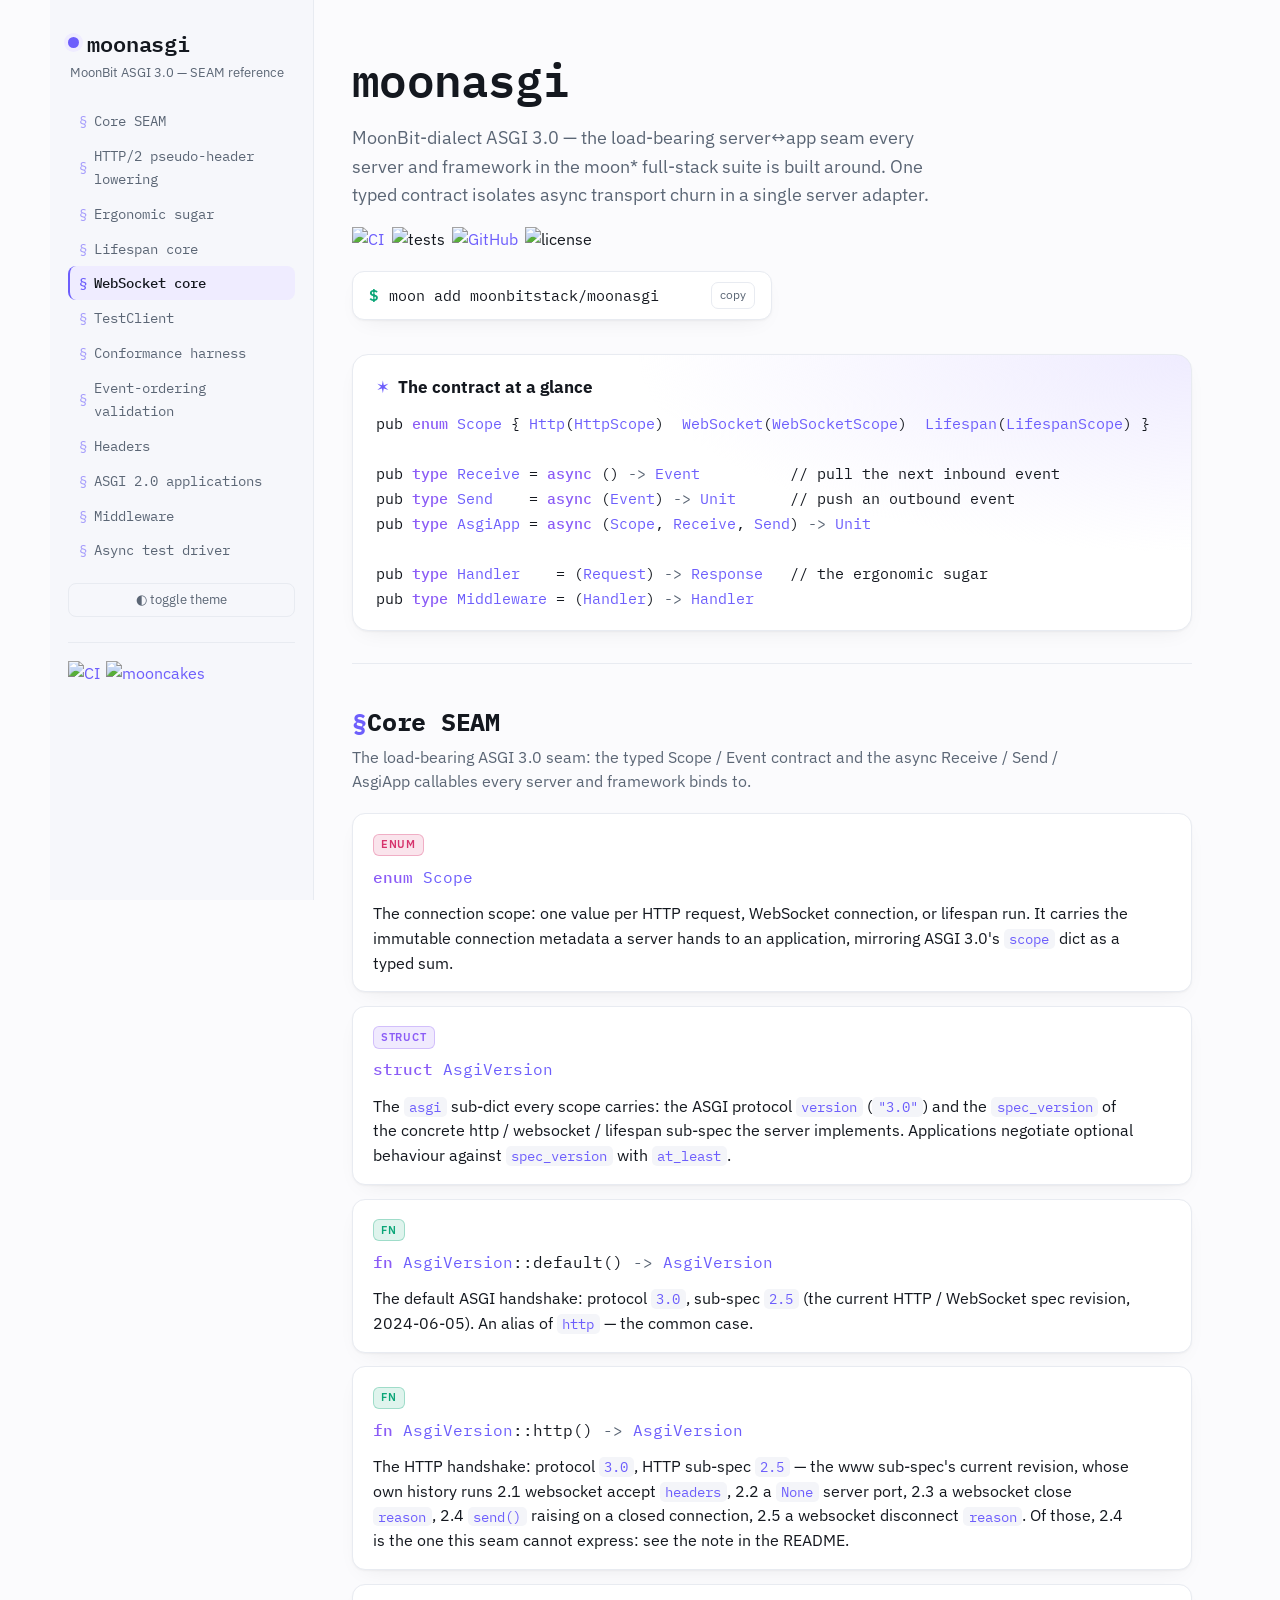
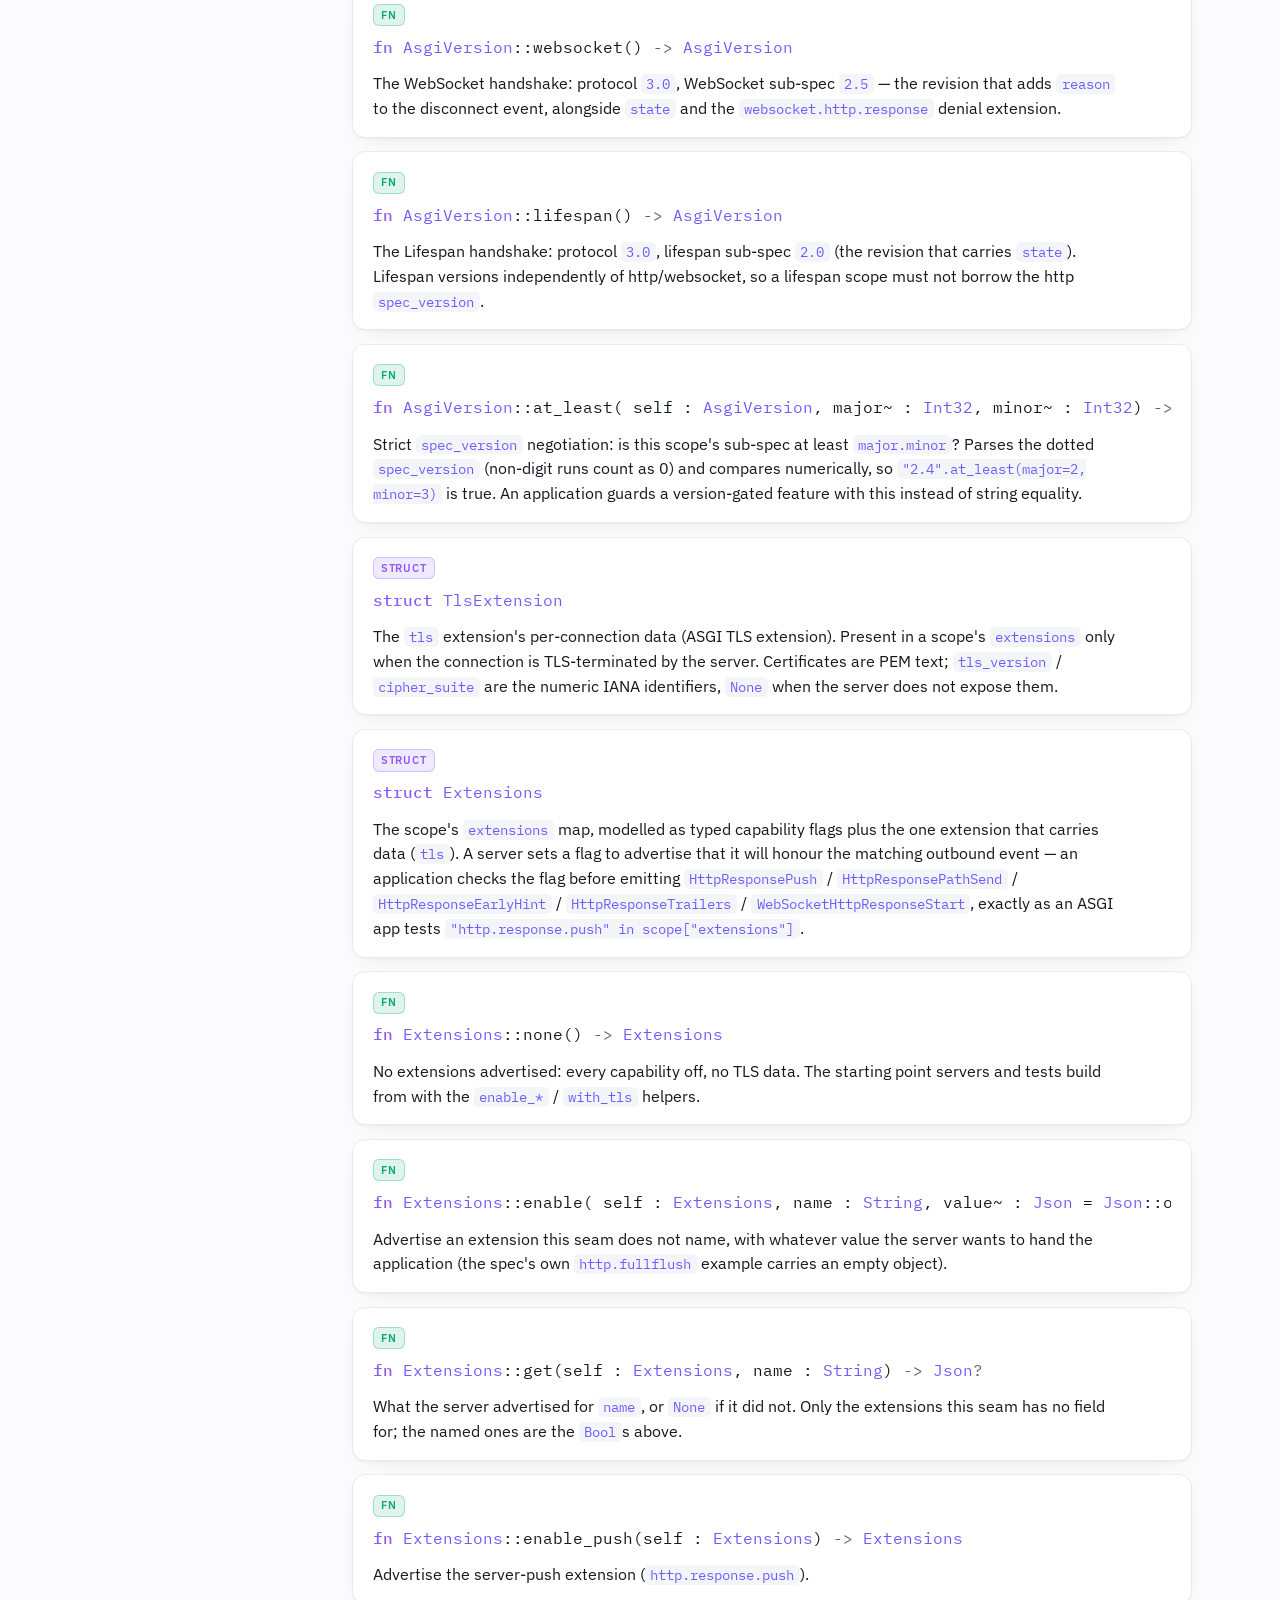
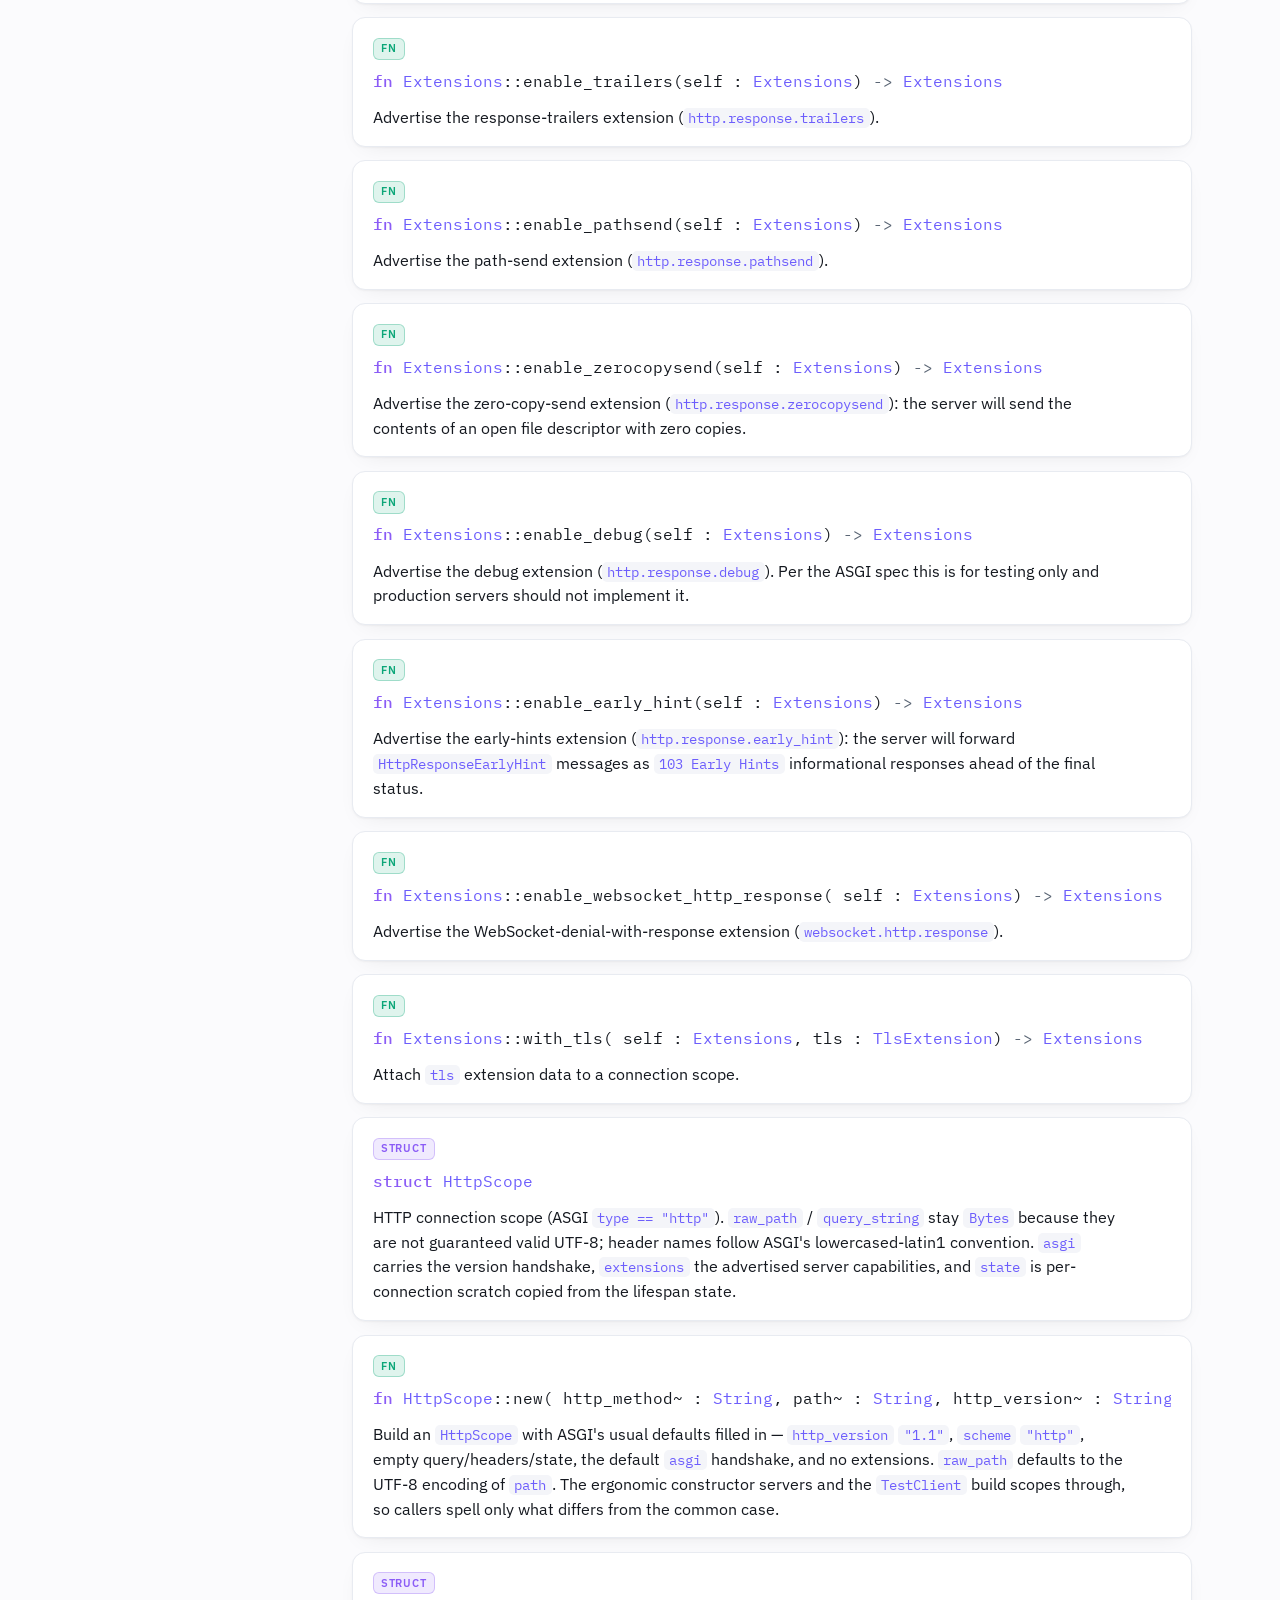
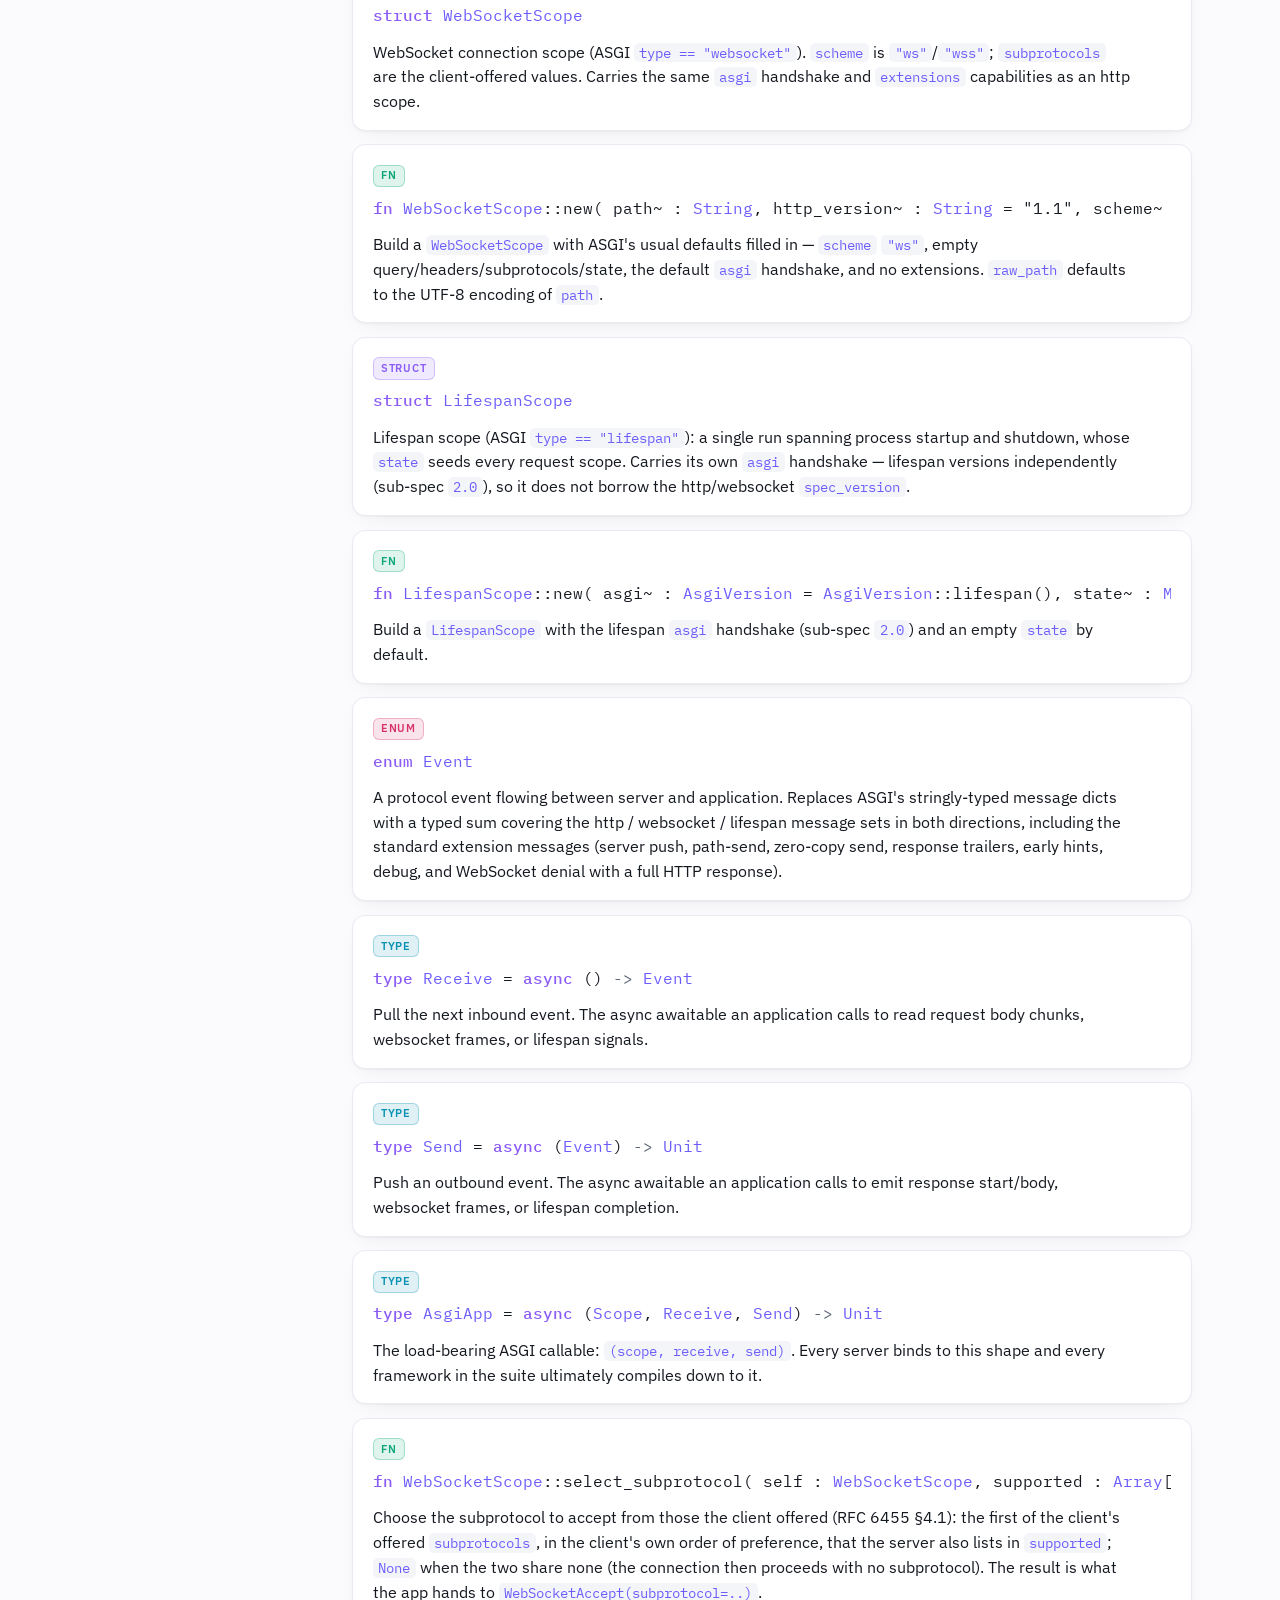
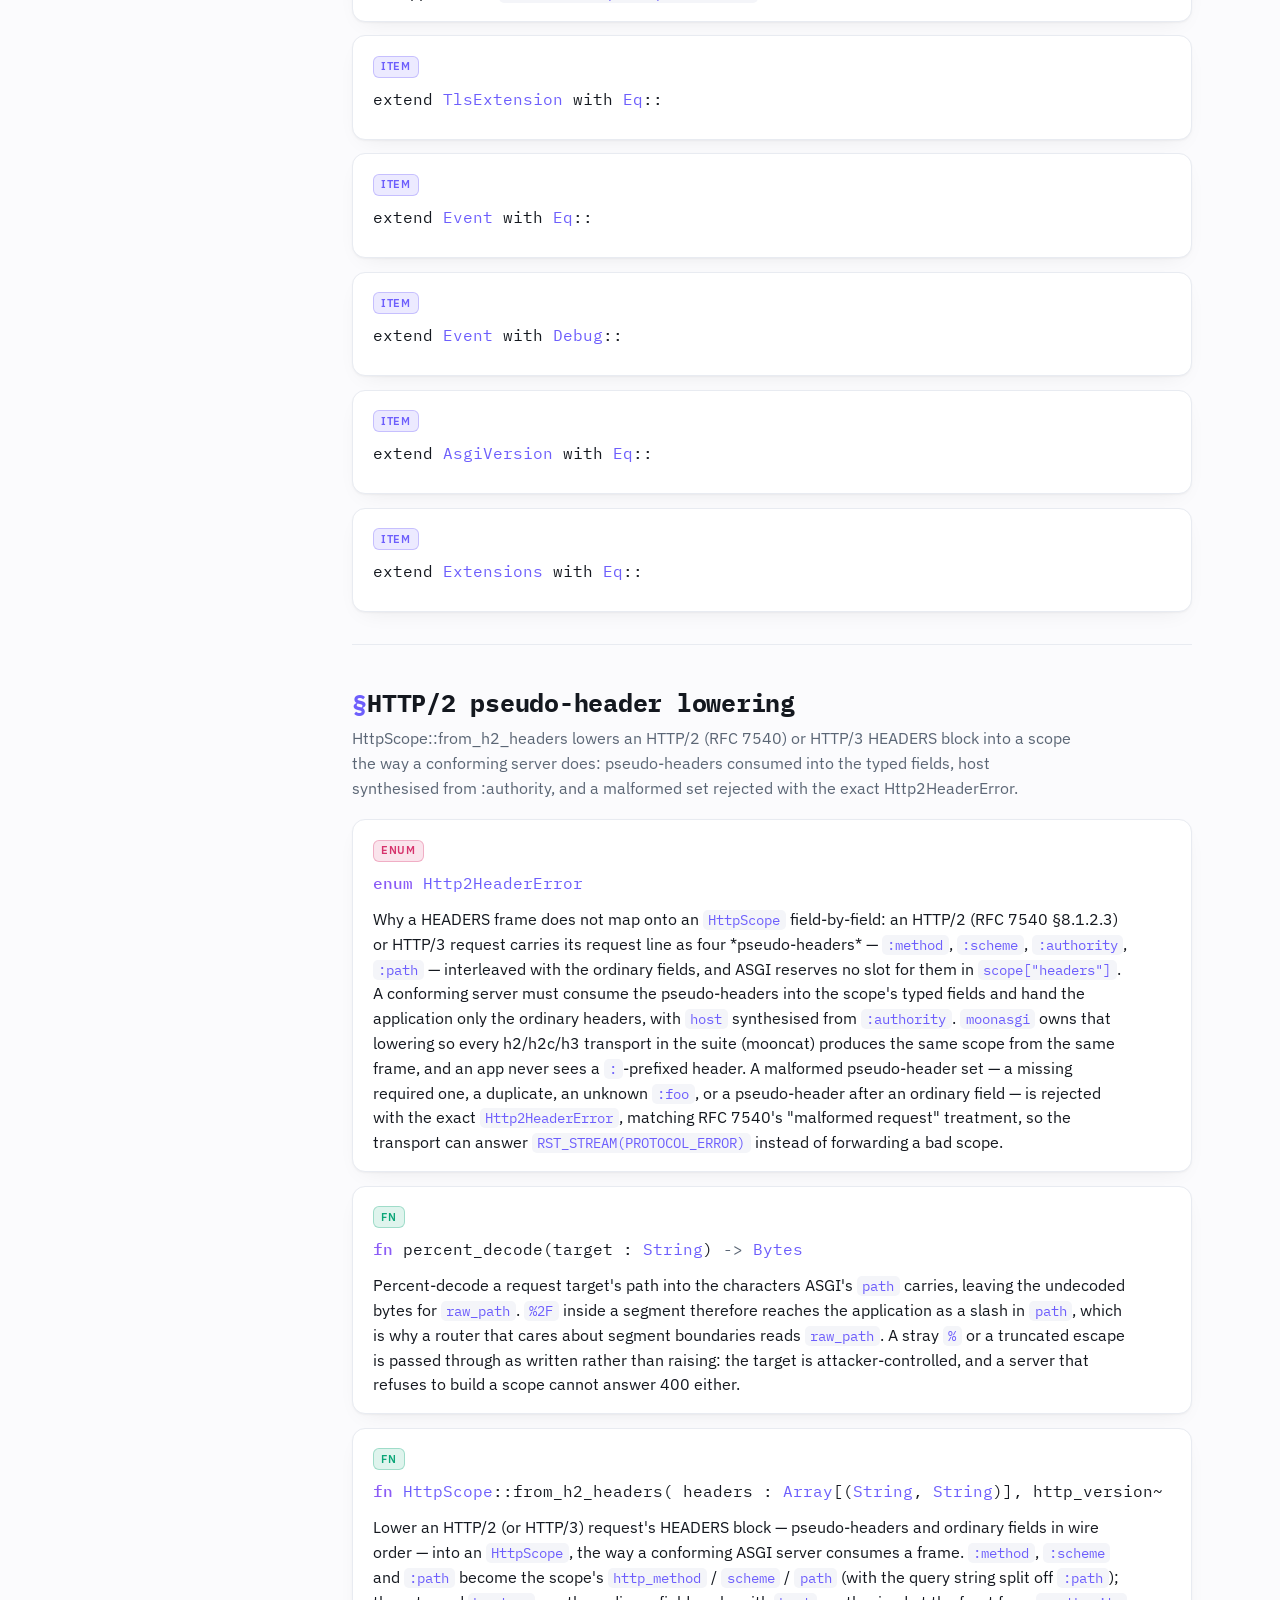
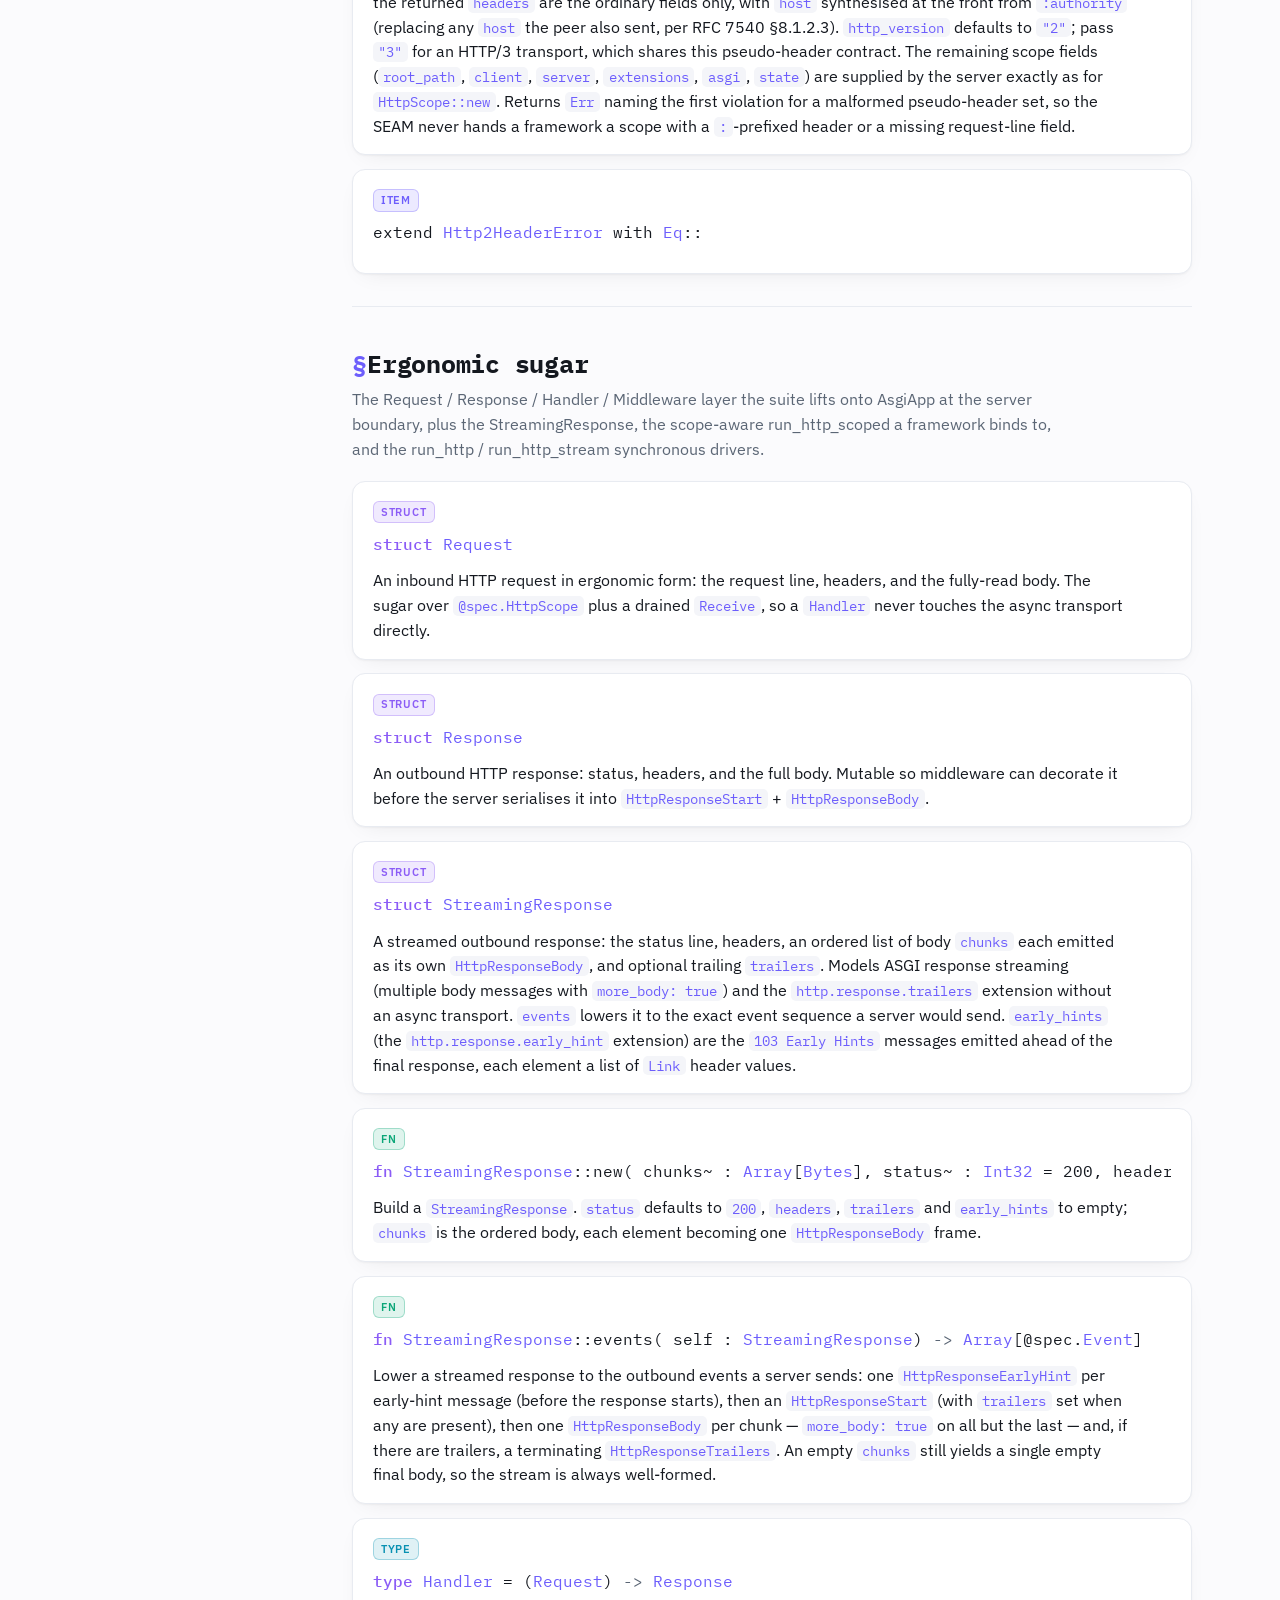
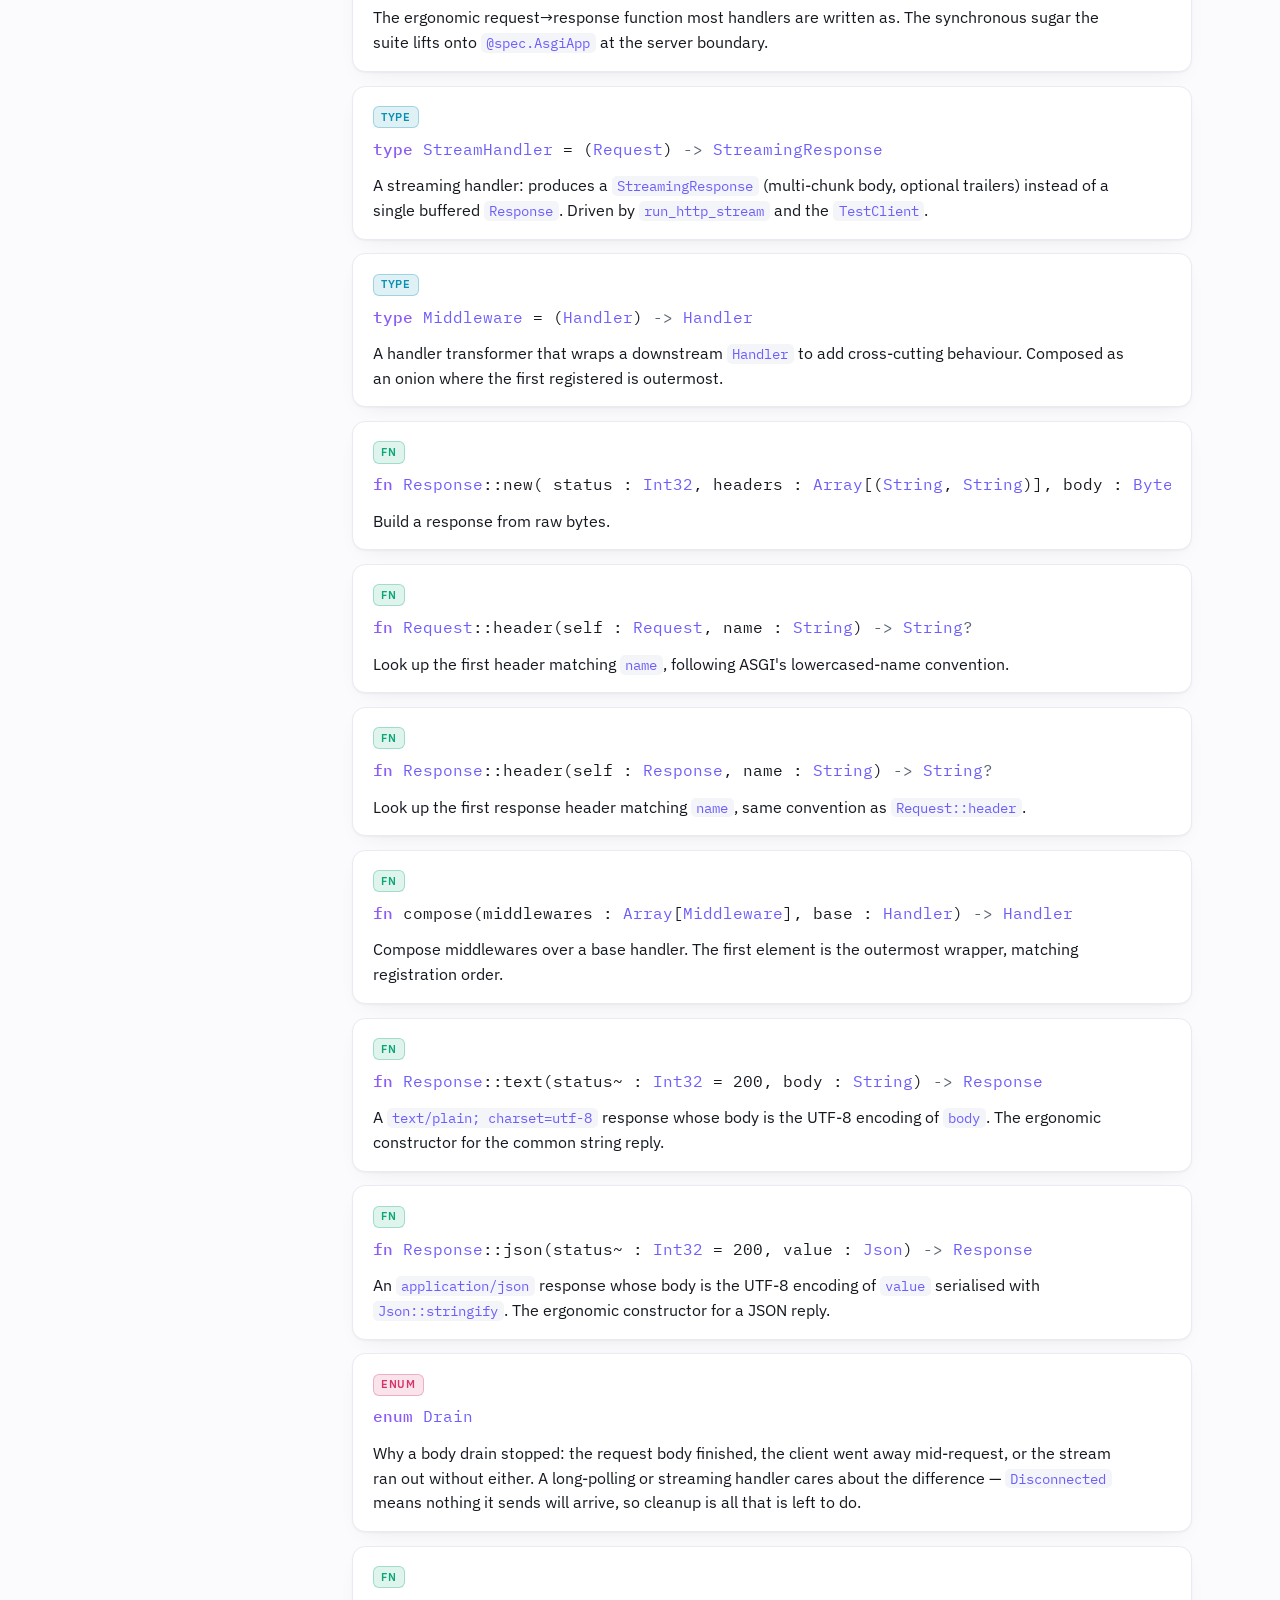
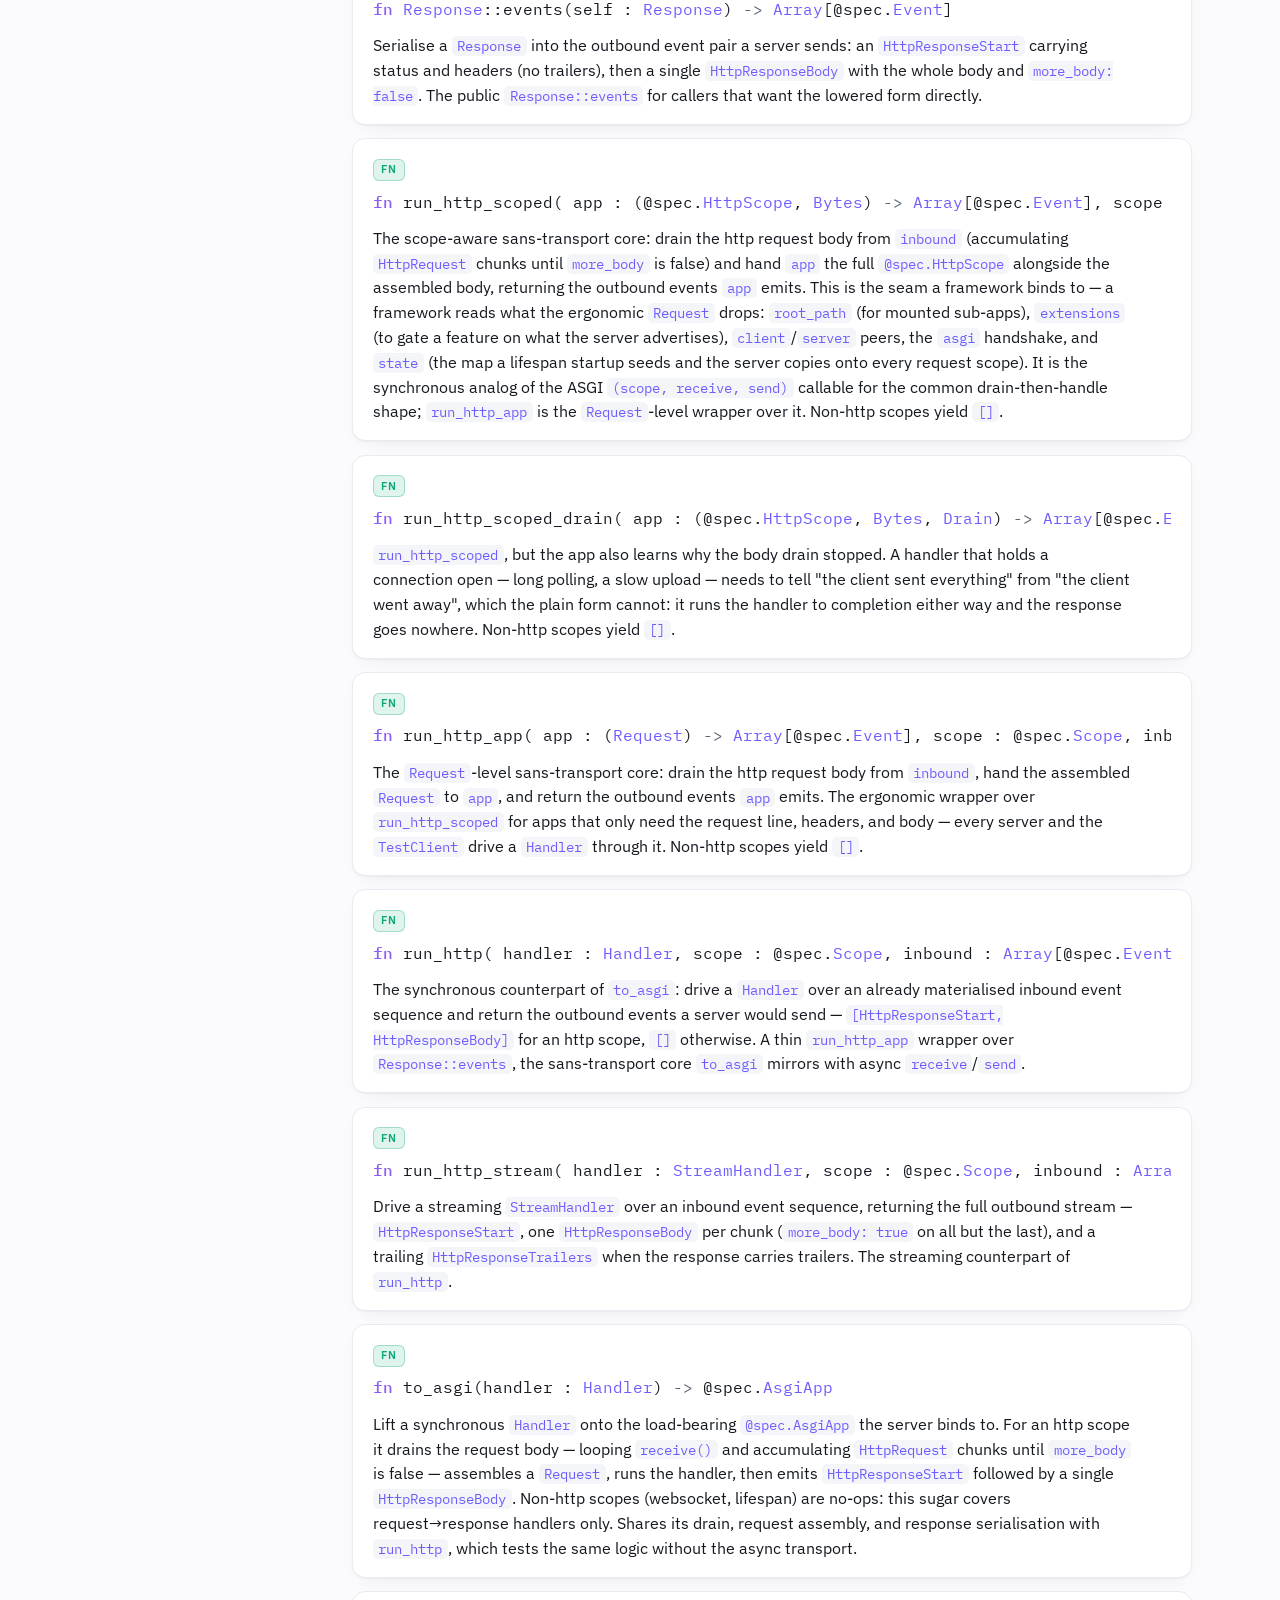
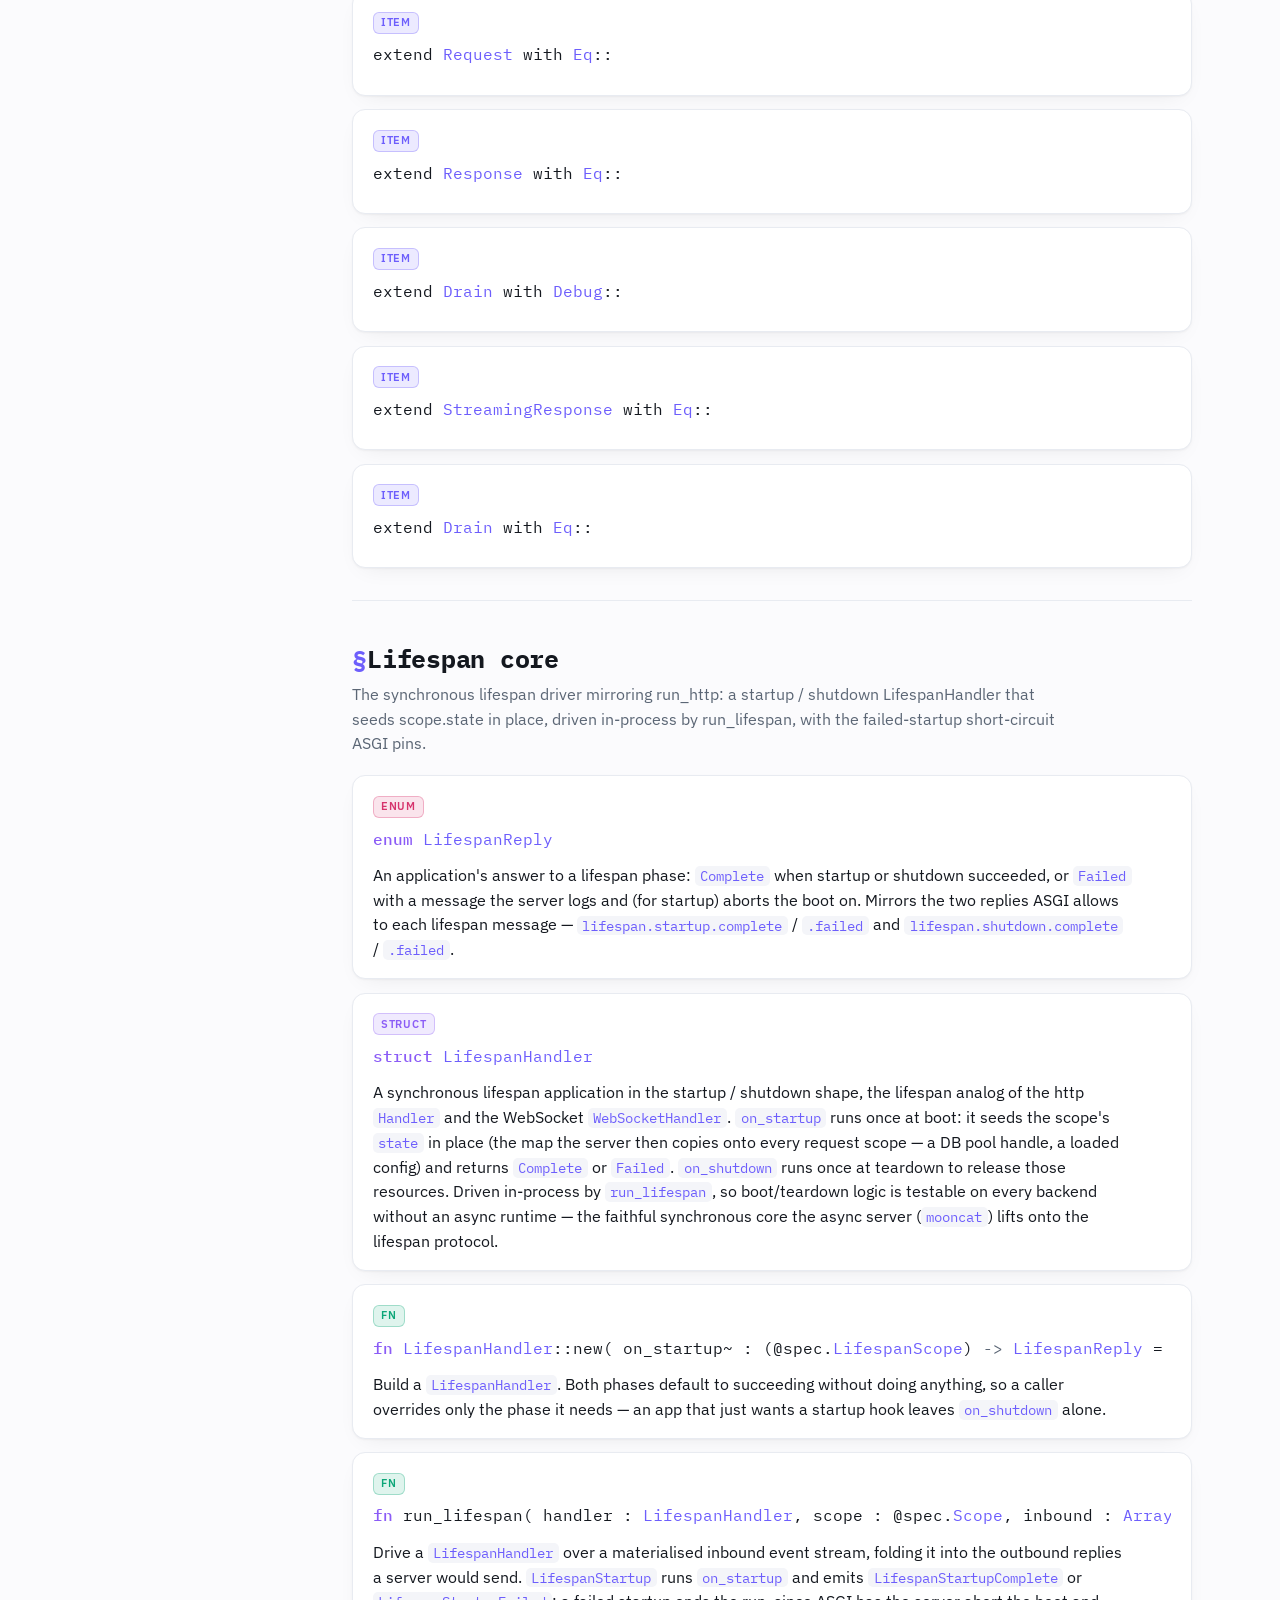
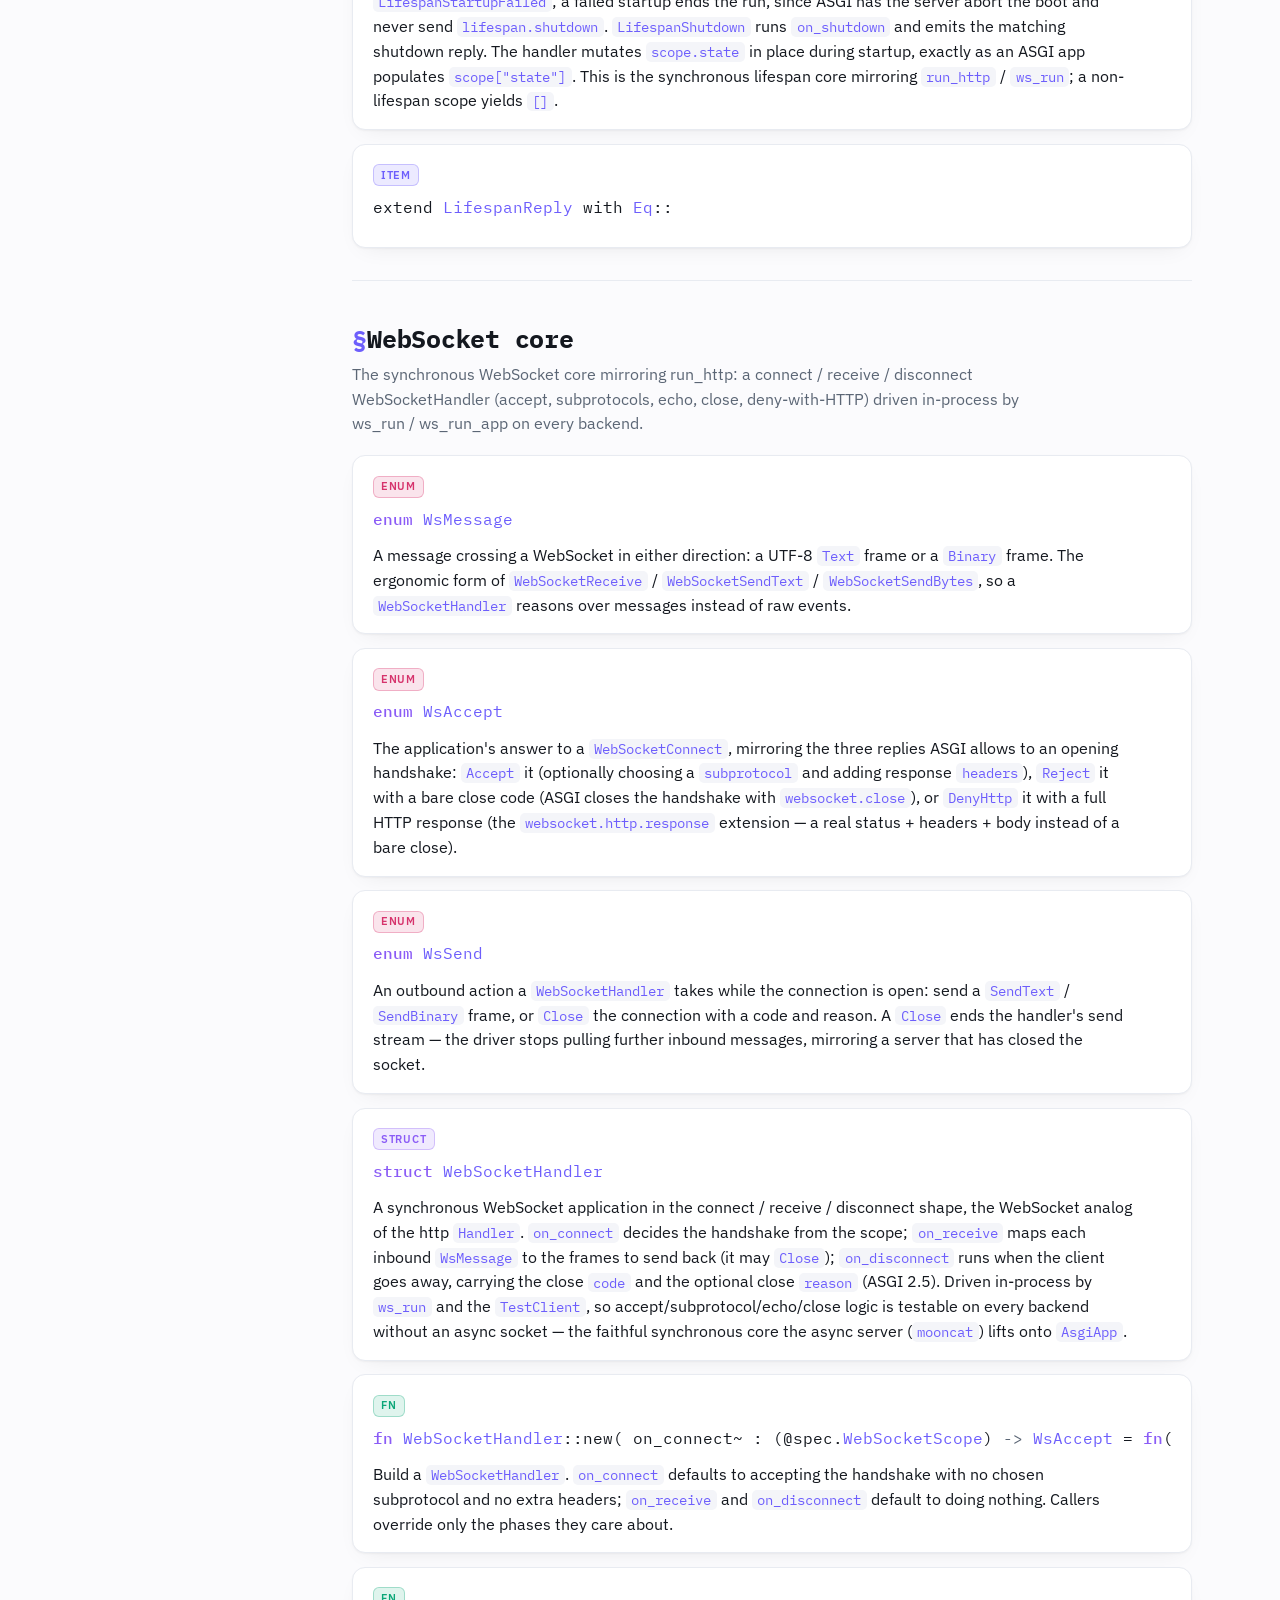
==== docs/index.html @ cf1d1ecd "feat(moonasgi): several applications behind one with a shared lifespan, synchronous WSGI application" ====
<!doctype html><html lang="en"><head><meta charset="utf-8"><meta name="viewport" content="width=device-width,initial-scale=1"><title>moonasgi — MoonBit ASGI 3.0 API</title><link rel="preconnect" href="https://fonts.googleapis.com"><link rel="preconnect" href="https://fonts.gstatic.com" crossorigin><link href="https://fonts.googleapis.com/css2?family=IBM+Plex+Mono:wght@400;500;600&family=IBM+Plex+Sans:wght@400;500;600&display=swap" rel="stylesheet"><style>
:root{
  --bg:#fbfbfd; --panel:#ffffff; --panel-2:#f6f7fb; --ink:#14181f;
  --muted:#5b6675; --line:#e8ebf1; --accent:#6d5efc; --accent-soft:#efecff; --out:#0ca678;
  --code-bg:#f4f5f9; --shadow:0 1px 2px rgba(20,24,31,.04),0 8px 24px -12px rgba(20,24,31,.10);
}
@media (prefers-color-scheme:dark){:root{
  --bg:#0b0e14; --panel:#131722; --panel-2:#0f131c; --ink:#e9edf6; --muted:#96a1b5;
  --line:#212736; --accent:#9d8bff; --accent-soft:#1c1b3a; --out:#2dd4a7;
  --code-bg:#161b26; --shadow:0 1px 2px rgba(0,0,0,.3),0 12px 30px -14px rgba(0,0,0,.5);
}}
:root[data-theme=light]{--bg:#fbfbfd;--panel:#fff;--panel-2:#f6f7fb;--ink:#14181f;--muted:#5b6675;--line:#e8ebf1;--accent:#6d5efc;--accent-soft:#efecff;--out:#0ca678;--code-bg:#f4f5f9;--shadow:0 1px 2px rgba(20,24,31,.04),0 8px 24px -12px rgba(20,24,31,.10)}
:root[data-theme=dark]{--bg:#0b0e14;--panel:#131722;--panel-2:#0f131c;--ink:#e9edf6;--muted:#96a1b5;--line:#212736;--accent:#9d8bff;--accent-soft:#1c1b3a;--out:#2dd4a7;--code-bg:#161b26;--shadow:0 1px 2px rgba(0,0,0,.3),0 12px 30px -14px rgba(0,0,0,.5)}
*{box-sizing:border-box}
html{scroll-behavior:smooth}
@media (prefers-reduced-motion:reduce){html{scroll-behavior:auto}*{animation:none!important;transition:none!important}}
body{margin:0;background:var(--bg);color:var(--ink);
  font-family:"IBM Plex Sans",system-ui,-apple-system,Segoe UI,Roboto,sans-serif;
  font-size:15.5px;line-height:1.6;-webkit-font-smoothing:antialiased}
code,pre,.mono{font-family:"IBM Plex Mono",ui-monospace,SFMono-Regular,Menlo,Consolas,monospace}
a{color:var(--accent);text-decoration:none}
a:hover{text-decoration:underline}
.layout{display:grid;grid-template-columns:264px minmax(0,1fr);max-width:1180px;margin:0 auto}
.sidebar{position:sticky;top:0;align-self:start;height:100vh;overflow-y:auto;
  border-right:1px solid var(--line);padding:1.6rem 1.1rem 2rem;background:var(--panel-2)}
.brand{display:flex;align-items:center;gap:.55rem;font-family:"IBM Plex Mono";font-weight:600;
  font-size:1.35rem;letter-spacing:-.01em;color:var(--ink);margin-bottom:.15rem}
.brand .dot{width:11px;height:11px;border-radius:50%;background:var(--accent);box-shadow:0 0 0 4px var(--accent-soft)}
.brand-sub{color:var(--muted);font-size:.8rem;margin:0 0 1.3rem;padding-left:.15rem}
.side-nav{display:flex;flex-direction:column;gap:.1rem}
.side-nav a{color:var(--muted);font-size:.9rem;padding:.32rem .6rem;border-radius:8px;
  font-family:"IBM Plex Mono";display:flex;align-items:center;gap:.4rem;border-left:2px solid transparent}
.side-nav a .at{color:var(--accent);opacity:.6}
.side-nav a:hover{background:var(--accent-soft);color:var(--ink);text-decoration:none}
.side-nav a.active{color:var(--ink);background:var(--accent-soft);border-left-color:var(--accent);font-weight:500}
.side-nav a.active .at{opacity:1}
.side-foot{margin-top:1.6rem;padding-top:1.1rem;border-top:1px solid var(--line);display:flex;flex-wrap:wrap;gap:.4rem}
.side-foot img{height:20px;display:block}
.theme-btn{margin-top:1rem;background:none;border:1px solid var(--line);color:var(--muted);
  border-radius:8px;padding:.35rem .6rem;font:inherit;font-size:.82rem;cursor:pointer;width:100%}
.theme-btn:hover{border-color:var(--accent);color:var(--ink)}
main{padding:2.6rem 2.4rem 5rem;min-width:0}
.hero h1{font-family:"IBM Plex Mono";font-weight:600;font-size:2.9rem;letter-spacing:-.02em;margin:0}
.hero .tag{color:var(--muted);font-size:1.12rem;max-width:62ch;margin:.5rem 0 1.1rem;text-wrap:balance}
.badges{display:flex;flex-wrap:wrap;gap:.45rem;margin:0 0 1.4rem}
.badges img{height:21px;display:block}
.install{display:flex;align-items:center;gap:.6rem;background:var(--panel);border:1px solid var(--line);
  border-radius:12px;padding:.65rem 1rem;box-shadow:var(--shadow);max-width:420px}
.install .prompt{color:var(--out);user-select:none;font-weight:600}
.install code{flex:1;font-size:.95rem}
.copy{background:none;border:1px solid var(--line);border-radius:7px;color:var(--muted);
  cursor:pointer;font:inherit;font-size:.72rem;padding:.2rem .5rem}
.copy:hover{border-color:var(--accent);color:var(--accent)}
.copy.ok{color:var(--out);border-color:var(--out)}
.contract{margin:2.1rem 0 .5rem;background:
   radial-gradient(120% 130% at 100% 0%, var(--accent-soft) 0%, transparent 55%), var(--panel);
  border:1px solid var(--line);border-radius:16px;padding:1.2rem 1.4rem;box-shadow:var(--shadow)}
.contract h2{margin:0 0 .6rem;font-size:1.06rem;display:flex;align-items:center;gap:.5rem}
.contract h2 .spark{color:var(--accent)}
.contract pre{margin:0;overflow-x:auto;font-size:.92rem;line-height:1.7}
.contract .k{color:#8b5cf6;font-weight:500}.contract .ty{color:var(--accent)}.contract .op{color:var(--muted)}
section.pkg{scroll-margin-top:1.2rem;padding-top:2.4rem;margin-top:2rem;border-top:1px solid var(--line)}
section.pkg > h2{font-family:"IBM Plex Mono";font-size:1.55rem;margin:0 0 .15rem;letter-spacing:-.01em}
section.pkg > h2 .at{color:var(--accent)}
.pdesc{color:var(--muted);margin:.15rem 0 1.2rem;max-width:72ch}
.item{background:var(--panel);border:1px solid var(--line);border-radius:13px;
  padding:1rem 1.2rem;margin:.85rem 0;box-shadow:var(--shadow);transition:border-color .15s,transform .15s}
.item:hover{border-color:color-mix(in oklab,var(--accent) 40%,var(--line))}
.kind{display:inline-block;font-size:.66rem;font-weight:600;text-transform:uppercase;letter-spacing:.08em;
  border-radius:6px;padding:.1rem .45rem;margin-bottom:.55rem;
  color:var(--accent);background:var(--accent-soft);border:1px solid color-mix(in oklab,var(--accent) 26%,transparent)}
.item[data-k=struct] .kind{--c:#8b5cf6}.item[data-k=fn] .kind{--c:#0ca678}.item[data-k=let] .kind{--c:#2563eb}
.item[data-k=enum] .kind{--c:#d6336c}.item[data-k=type] .kind{--c:#0891b2}
.item .kind{color:var(--c,var(--accent));background:color-mix(in oklab,var(--c,var(--accent)) 13%,transparent);
  border-color:color-mix(in oklab,var(--c,var(--accent)) 30%,transparent)}
.sig{font-size:.98rem;margin:0 0 .55rem;overflow-x:auto;white-space:pre;color:var(--ink);padding-bottom:.15rem}
.sig .k{color:#8b5cf6;font-weight:500}.sig .ty{color:var(--accent)}.sig .op{color:var(--muted)}
@media (prefers-color-scheme:dark){.sig .k,.contract .k{color:#b794ff}}
.doc{margin:0;color:var(--ink);max-width:76ch}
.doc code{background:var(--code-bg);padding:.06rem .35rem;border-radius:5px;font-size:.9em;color:var(--accent)}
footer{margin-top:3rem;padding-top:1.3rem;border-top:1px solid var(--line);color:var(--muted);font-size:.9rem}
@media (max-width:820px){
  .layout{grid-template-columns:1fr}
  .sidebar{position:static;height:auto;border-right:none;border-bottom:1px solid var(--line)}
  .side-nav{flex-flow:row wrap}.side-nav a{border-left:none}.side-nav a.active{border-left:none}
  main{padding:1.8rem 1.2rem 4rem}.hero h1{font-size:2.2rem}
}
</style></head><body>
<div class="layout">
<aside class="sidebar"><div class="brand"><span class="dot"></span>moonasgi</div><p class="brand-sub">MoonBit ASGI 3.0 — SEAM reference</p><nav class="side-nav">
<a href="#core"><span class="at">§</span>Core SEAM</a>
<a href="#http2"><span class="at">§</span>HTTP/2 pseudo-header lowering</a>
<a href="#sugar"><span class="at">§</span>Ergonomic sugar</a>
<a href="#lifespan"><span class="at">§</span>Lifespan core</a>
<a href="#websocket"><span class="at">§</span>WebSocket core</a>
<a href="#client"><span class="at">§</span>TestClient</a>
<a href="#conformance"><span class="at">§</span>Conformance harness</a>
<a href="#validate"><span class="at">§</span>Event-ordering validation</a>
<a href="#headers"><span class="at">§</span>Headers</a>
<a href="#legacy"><span class="at">§</span>ASGI 2.0 applications</a>
<a href="#middleware"><span class="at">§</span>Middleware</a>
<a href="#testing"><span class="at">§</span>Async test driver</a>
</nav><button class="theme-btn" id="theme">◐ toggle theme</button><div class="side-foot"><a href="https://github.com/moonbitstack/moonasgi/actions"><img alt="CI" src="https://img.shields.io/github/actions/workflow/status/moonbitstack/moonasgi/ci.yml?branch=master&label=CI&logo=github"></a><a href="https://mooncakes.io/docs/moonbitstack/moonasgi"><img alt="mooncakes" src="https://img.shields.io/badge/mooncakes-Lfan--ke%2Fmoonasgi-1f6feb"></a></div></aside>
<main><header class="hero"><h1>moonasgi</h1><p class="tag">MoonBit-dialect ASGI 3.0 — the load-bearing server&#8596;app seam every server and framework in the moon* full-stack suite is built around. One typed contract isolates async transport churn in a single server adapter.</p><div class="badges"><a href="https://github.com/moonbitstack/moonasgi/actions"><img alt="CI" src="https://img.shields.io/github/actions/workflow/status/moonbitstack/moonasgi/ci.yml?branch=master&label=CI&logo=github"></a><img alt="tests" src="https://img.shields.io/badge/tests-40%20passing%20%C3%974%20backends-0ca678"><a href="https://github.com/moonbitstack/moonasgi"><img alt="GitHub" src="https://img.shields.io/badge/GitHub-source-24292f?logo=github"></a><img alt="license" src="https://img.shields.io/badge/license-Apache--2.0-6d5efc"></div><div class="install"><span class="prompt">$</span><code>moon add moonbitstack/moonasgi</code><button class="copy" data-copy="moon add moonbitstack/moonasgi">copy</button></div><div class="contract"><h2><span class="spark">&#10038;</span> The contract at a glance</h2><pre>pub <span class="k">enum</span> <span class="ty">Scope</span> { <span class="ty">Http</span>(<span class="ty">HttpScope</span>)  <span class="ty">WebSocket</span>(<span class="ty">WebSocketScope</span>)  <span class="ty">Lifespan</span>(<span class="ty">LifespanScope</span>) }

pub <span class="k">type</span> <span class="ty">Receive</span> = <span class="k">async</span> () <span class="op">-&gt;</span> <span class="ty">Event</span>          // pull the next inbound event
pub <span class="k">type</span> <span class="ty">Send</span>    = <span class="k">async</span> (<span class="ty">Event</span>) <span class="op">-&gt;</span> <span class="ty">Unit</span>      // push an outbound event
pub <span class="k">type</span> <span class="ty">AsgiApp</span> = <span class="k">async</span> (<span class="ty">Scope</span>, <span class="ty">Receive</span>, <span class="ty">Send</span>) <span class="op">-&gt;</span> <span class="ty">Unit</span>

pub <span class="k">type</span> <span class="ty">Handler</span>    = (<span class="ty">Request</span>) <span class="op">-&gt;</span> <span class="ty">Response</span>   // the ergonomic sugar
pub <span class="k">type</span> <span class="ty">Middleware</span> = (<span class="ty">Handler</span>) <span class="op">-&gt;</span> <span class="ty">Handler</span></pre></div></header>
<section class="pkg" id="core"><h2><span class="at">§</span>Core SEAM</h2><p class="pdesc">The load-bearing ASGI 3.0 seam: the typed Scope / Event contract and the async Receive / Send / AsgiApp callables every server and framework binds to.</p>
<div class="item" data-k="enum"><span class="kind">enum</span><pre class="sig"><span class="k">enum</span> <span class="ty">Scope</span></pre><p class="doc">The connection scope: one value per HTTP request, WebSocket connection, or lifespan run. It carries the immutable connection metadata a server hands to an application, mirroring ASGI 3.0&#x27;s <code>scope</code> dict as a typed sum.</p></div>
<div class="item" data-k="struct"><span class="kind">struct</span><pre class="sig"><span class="k">struct</span> <span class="ty">AsgiVersion</span></pre><p class="doc">The <code>asgi</code> sub-dict every scope carries: the ASGI protocol <code>version</code> (<code>&quot;3.0&quot;</code>) and the <code>spec_version</code> of the concrete http / websocket / lifespan sub-spec the server implements. Applications negotiate optional behaviour against <code>spec_version</code> with <code>at_least</code>.</p></div>
<div class="item" data-k="fn"><span class="kind">fn</span><pre class="sig"><span class="k">fn</span> <span class="ty">AsgiVersion</span>::default() <span class="op">-&gt;</span> <span class="ty">AsgiVersion</span></pre><p class="doc">The default ASGI handshake: protocol <code>3.0</code>, sub-spec <code>2.5</code> (the current HTTP / WebSocket spec revision, 2024-06-05). An alias of <code>http</code> — the common case.</p></div>
<div class="item" data-k="fn"><span class="kind">fn</span><pre class="sig"><span class="k">fn</span> <span class="ty">AsgiVersion</span>::http() <span class="op">-&gt;</span> <span class="ty">AsgiVersion</span></pre><p class="doc">The HTTP handshake: protocol <code>3.0</code>, HTTP sub-spec <code>2.5</code> — the www sub-spec&#x27;s current revision, whose own history runs 2.1 websocket accept <code>headers</code>, 2.2 a <code>None</code> server port, 2.3 a websocket close <code>reason</code>, 2.4 <code>send()</code> raising on a closed connection, 2.5 a websocket disconnect <code>reason</code>. Of those, 2.4 is the one this seam cannot express: see the note in the README.</p></div>
<div class="item" data-k="fn"><span class="kind">fn</span><pre class="sig"><span class="k">fn</span> <span class="ty">AsgiVersion</span>::websocket() <span class="op">-&gt;</span> <span class="ty">AsgiVersion</span></pre><p class="doc">The WebSocket handshake: protocol <code>3.0</code>, WebSocket sub-spec <code>2.5</code> — the revision that adds <code>reason</code> to the disconnect event, alongside <code>state</code> and the <code>websocket.http.response</code> denial extension.</p></div>
<div class="item" data-k="fn"><span class="kind">fn</span><pre class="sig"><span class="k">fn</span> <span class="ty">AsgiVersion</span>::lifespan() <span class="op">-&gt;</span> <span class="ty">AsgiVersion</span></pre><p class="doc">The Lifespan handshake: protocol <code>3.0</code>, lifespan sub-spec <code>2.0</code> (the revision that carries <code>state</code>). Lifespan versions independently of http/websocket, so a lifespan scope must not borrow the http <code>spec_version</code>.</p></div>
<div class="item" data-k="fn"><span class="kind">fn</span><pre class="sig"><span class="k">fn</span> <span class="ty">AsgiVersion</span>::at_least( self : <span class="ty">AsgiVersion</span>, major~ : <span class="ty">Int32</span>, minor~ : <span class="ty">Int32</span>) <span class="op">-&gt;</span> <span class="ty">Bool</span></pre><p class="doc">Strict <code>spec_version</code> negotiation: is this scope&#x27;s sub-spec at least <code>major.minor</code>? Parses the dotted <code>spec_version</code> (non-digit runs count as 0) and compares numerically, so <code>&quot;2.4&quot;.at_least(major=2, minor=3)</code> is true. An application guards a version-gated feature with this instead of string equality.</p></div>
<div class="item" data-k="struct"><span class="kind">struct</span><pre class="sig"><span class="k">struct</span> <span class="ty">TlsExtension</span></pre><p class="doc">The <code>tls</code> extension&#x27;s per-connection data (ASGI TLS extension). Present in a scope&#x27;s <code>extensions</code> only when the connection is TLS-terminated by the server. Certificates are PEM text; <code>tls_version</code> / <code>cipher_suite</code> are the numeric IANA identifiers, <code>None</code> when the server does not expose them.</p></div>
<div class="item" data-k="struct"><span class="kind">struct</span><pre class="sig"><span class="k">struct</span> <span class="ty">Extensions</span></pre><p class="doc">The scope&#x27;s <code>extensions</code> map, modelled as typed capability flags plus the one extension that carries data (<code>tls</code>). A server sets a flag to advertise that it will honour the matching outbound event — an application checks the flag before emitting <code>HttpResponsePush</code> / <code>HttpResponsePathSend</code> / <code>HttpResponseEarlyHint</code> / <code>HttpResponseTrailers</code> / <code>WebSocketHttpResponseStart</code>, exactly as an ASGI app tests <code>&quot;http.response.push&quot; in scope[&quot;extensions&quot;]</code>.</p></div>
<div class="item" data-k="fn"><span class="kind">fn</span><pre class="sig"><span class="k">fn</span> <span class="ty">Extensions</span>::none() <span class="op">-&gt;</span> <span class="ty">Extensions</span></pre><p class="doc">No extensions advertised: every capability off, no TLS data. The starting point servers and tests build from with the <code>enable_*</code> / <code>with_tls</code> helpers.</p></div>
<div class="item" data-k="fn"><span class="kind">fn</span><pre class="sig"><span class="k">fn</span> <span class="ty">Extensions</span>::enable( self : <span class="ty">Extensions</span>, name : <span class="ty">String</span>, value~ : <span class="ty">Json</span> = <span class="ty">Json</span>::object(<span class="ty">Map</span>([]))) <span class="op">-&gt;</span> <span class="ty">Extensions</span></pre><p class="doc">Advertise an extension this seam does not name, with whatever value the server wants to hand the application (the spec&#x27;s own <code>http.fullflush</code> example carries an empty object).</p></div>
<div class="item" data-k="fn"><span class="kind">fn</span><pre class="sig"><span class="k">fn</span> <span class="ty">Extensions</span>::get(self : <span class="ty">Extensions</span>, name : <span class="ty">String</span>) <span class="op">-&gt;</span> <span class="ty">Json</span><span class="op">?</span></pre><p class="doc">What the server advertised for <code>name</code>, or <code>None</code> if it did not. Only the extensions this seam has no field for; the named ones are the <code>Bool</code>s above.</p></div>
<div class="item" data-k="fn"><span class="kind">fn</span><pre class="sig"><span class="k">fn</span> <span class="ty">Extensions</span>::enable_push(self : <span class="ty">Extensions</span>) <span class="op">-&gt;</span> <span class="ty">Extensions</span></pre><p class="doc">Advertise the server-push extension (<code>http.response.push</code>).</p></div>
<div class="item" data-k="fn"><span class="kind">fn</span><pre class="sig"><span class="k">fn</span> <span class="ty">Extensions</span>::enable_trailers(self : <span class="ty">Extensions</span>) <span class="op">-&gt;</span> <span class="ty">Extensions</span></pre><p class="doc">Advertise the response-trailers extension (<code>http.response.trailers</code>).</p></div>
<div class="item" data-k="fn"><span class="kind">fn</span><pre class="sig"><span class="k">fn</span> <span class="ty">Extensions</span>::enable_pathsend(self : <span class="ty">Extensions</span>) <span class="op">-&gt;</span> <span class="ty">Extensions</span></pre><p class="doc">Advertise the path-send extension (<code>http.response.pathsend</code>).</p></div>
<div class="item" data-k="fn"><span class="kind">fn</span><pre class="sig"><span class="k">fn</span> <span class="ty">Extensions</span>::enable_zerocopysend(self : <span class="ty">Extensions</span>) <span class="op">-&gt;</span> <span class="ty">Extensions</span></pre><p class="doc">Advertise the zero-copy-send extension (<code>http.response.zerocopysend</code>): the server will send the contents of an open file descriptor with zero copies.</p></div>
<div class="item" data-k="fn"><span class="kind">fn</span><pre class="sig"><span class="k">fn</span> <span class="ty">Extensions</span>::enable_debug(self : <span class="ty">Extensions</span>) <span class="op">-&gt;</span> <span class="ty">Extensions</span></pre><p class="doc">Advertise the debug extension (<code>http.response.debug</code>). Per the ASGI spec this is for testing only and production servers should not implement it.</p></div>
<div class="item" data-k="fn"><span class="kind">fn</span><pre class="sig"><span class="k">fn</span> <span class="ty">Extensions</span>::enable_early_hint(self : <span class="ty">Extensions</span>) <span class="op">-&gt;</span> <span class="ty">Extensions</span></pre><p class="doc">Advertise the early-hints extension (<code>http.response.early_hint</code>): the server will forward <code>HttpResponseEarlyHint</code> messages as <code>103 Early Hints</code> informational responses ahead of the final status.</p></div>
<div class="item" data-k="fn"><span class="kind">fn</span><pre class="sig"><span class="k">fn</span> <span class="ty">Extensions</span>::enable_websocket_http_response( self : <span class="ty">Extensions</span>) <span class="op">-&gt;</span> <span class="ty">Extensions</span></pre><p class="doc">Advertise the WebSocket-denial-with-response extension (<code>websocket.http.response</code>).</p></div>
<div class="item" data-k="fn"><span class="kind">fn</span><pre class="sig"><span class="k">fn</span> <span class="ty">Extensions</span>::with_tls( self : <span class="ty">Extensions</span>, tls : <span class="ty">TlsExtension</span>) <span class="op">-&gt;</span> <span class="ty">Extensions</span></pre><p class="doc">Attach <code>tls</code> extension data to a connection scope.</p></div>
<div class="item" data-k="struct"><span class="kind">struct</span><pre class="sig"><span class="k">struct</span> <span class="ty">HttpScope</span></pre><p class="doc">HTTP connection scope (ASGI <code>type == &quot;http&quot;</code>). <code>raw_path</code> / <code>query_string</code> stay <code>Bytes</code> because they are not guaranteed valid UTF-8; header names follow ASGI&#x27;s lowercased-latin1 convention. <code>asgi</code> carries the version handshake, <code>extensions</code> the advertised server capabilities, and <code>state</code> is per-connection scratch copied from the lifespan state.</p></div>
<div class="item" data-k="fn"><span class="kind">fn</span><pre class="sig"><span class="k">fn</span> <span class="ty">HttpScope</span>::new( http_method~ : <span class="ty">String</span>, path~ : <span class="ty">String</span>, http_version~ : <span class="ty">String</span> = &quot;1.1&quot;, scheme~ : <span class="ty">String</span> = &quot;http&quot;, raw_path<span class="op">?</span> : <span class="ty">Bytes</span>, query_string~ : <span class="ty">Bytes</span> = b&quot;&quot;, root_path~ : <span class="ty">String</span> = &quot;&quot;, headers~ : <span class="ty">Array</span>[(<span class="ty">String</span>, <span class="ty">String</span>)] = [], client<span class="op">?</span> : (<span class="ty">String</span>, <span class="ty">Int32</span>), server<span class="op">?</span> : (<span class="ty">String</span>, <span class="ty">Int32</span><span class="op">?</span>), asgi~ : <span class="ty">AsgiVersion</span> = <span class="ty">AsgiVersion</span>::default(), extensions~ : <span class="ty">Extensions</span> = <span class="ty">Extensions</span>::none(), state~ : <span class="ty">Map</span>[<span class="ty">String</span>, <span class="ty">Json</span>] = <span class="ty">Map</span>([])) <span class="op">-&gt;</span> <span class="ty">HttpScope</span></pre><p class="doc">Build an <code>HttpScope</code> with ASGI&#x27;s usual defaults filled in — <code>http_version</code> <code>&quot;1.1&quot;</code>, <code>scheme</code> <code>&quot;http&quot;</code>, empty query/headers/state, the default <code>asgi</code> handshake, and no extensions. <code>raw_path</code> defaults to the UTF-8 encoding of <code>path</code>. The ergonomic constructor servers and the <code>TestClient</code> build scopes through, so callers spell only what differs from the common case.</p></div>
<div class="item" data-k="struct"><span class="kind">struct</span><pre class="sig"><span class="k">struct</span> <span class="ty">WebSocketScope</span></pre><p class="doc">WebSocket connection scope (ASGI <code>type == &quot;websocket&quot;</code>). <code>scheme</code> is <code>&quot;ws&quot;</code>/<code>&quot;wss&quot;</code>; <code>subprotocols</code> are the client-offered values. Carries the same <code>asgi</code> handshake and <code>extensions</code> capabilities as an http scope.</p></div>
<div class="item" data-k="fn"><span class="kind">fn</span><pre class="sig"><span class="k">fn</span> <span class="ty">WebSocketScope</span>::new( path~ : <span class="ty">String</span>, http_version~ : <span class="ty">String</span> = &quot;1.1&quot;, scheme~ : <span class="ty">String</span> = &quot;ws&quot;, raw_path<span class="op">?</span> : <span class="ty">Bytes</span>, query_string~ : <span class="ty">Bytes</span> = b&quot;&quot;, root_path~ : <span class="ty">String</span> = &quot;&quot;, headers~ : <span class="ty">Array</span>[(<span class="ty">String</span>, <span class="ty">String</span>)] = [], client<span class="op">?</span> : (<span class="ty">String</span>, <span class="ty">Int32</span>), server<span class="op">?</span> : (<span class="ty">String</span>, <span class="ty">Int32</span><span class="op">?</span>), subprotocols~ : <span class="ty">Array</span>[<span class="ty">String</span>] = [], asgi~ : <span class="ty">AsgiVersion</span> = <span class="ty">AsgiVersion</span>::default(), extensions~ : <span class="ty">Extensions</span> = <span class="ty">Extensions</span>::none(), state~ : <span class="ty">Map</span>[<span class="ty">String</span>, <span class="ty">Json</span>] = <span class="ty">Map</span>([])) <span class="op">-&gt;</span> <span class="ty">WebSocketScope</span></pre><p class="doc">Build a <code>WebSocketScope</code> with ASGI&#x27;s usual defaults filled in — <code>scheme</code> <code>&quot;ws&quot;</code>, empty query/headers/subprotocols/state, the default <code>asgi</code> handshake, and no extensions. <code>raw_path</code> defaults to the UTF-8 encoding of <code>path</code>.</p></div>
<div class="item" data-k="struct"><span class="kind">struct</span><pre class="sig"><span class="k">struct</span> <span class="ty">LifespanScope</span></pre><p class="doc">Lifespan scope (ASGI <code>type == &quot;lifespan&quot;</code>): a single run spanning process startup and shutdown, whose <code>state</code> seeds every request scope. Carries its own <code>asgi</code> handshake — lifespan versions independently (sub-spec <code>2.0</code>), so it does not borrow the http/websocket <code>spec_version</code>.</p></div>
<div class="item" data-k="fn"><span class="kind">fn</span><pre class="sig"><span class="k">fn</span> <span class="ty">LifespanScope</span>::new( asgi~ : <span class="ty">AsgiVersion</span> = <span class="ty">AsgiVersion</span>::lifespan(), state~ : <span class="ty">Map</span>[<span class="ty">String</span>, <span class="ty">Json</span>] = <span class="ty">Map</span>([])) <span class="op">-&gt;</span> <span class="ty">LifespanScope</span></pre><p class="doc">Build a <code>LifespanScope</code> with the lifespan <code>asgi</code> handshake (sub-spec <code>2.0</code>) and an empty <code>state</code> by default.</p></div>
<div class="item" data-k="enum"><span class="kind">enum</span><pre class="sig"><span class="k">enum</span> <span class="ty">Event</span></pre><p class="doc">A protocol event flowing between server and application. Replaces ASGI&#x27;s stringly-typed message dicts with a typed sum covering the http / websocket / lifespan message sets in both directions, including the standard extension messages (server push, path-send, zero-copy send, response trailers, early hints, debug, and WebSocket denial with a full HTTP response).</p></div>
<div class="item" data-k="type"><span class="kind">type</span><pre class="sig"><span class="k">type</span> <span class="ty">Receive</span> = <span class="k">async</span> () <span class="op">-&gt;</span> <span class="ty">Event</span></pre><p class="doc">Pull the next inbound event. The async awaitable an application calls to read request body chunks, websocket frames, or lifespan signals.</p></div>
<div class="item" data-k="type"><span class="kind">type</span><pre class="sig"><span class="k">type</span> <span class="ty">Send</span> = <span class="k">async</span> (<span class="ty">Event</span>) <span class="op">-&gt;</span> <span class="ty">Unit</span></pre><p class="doc">Push an outbound event. The async awaitable an application calls to emit response start/body, websocket frames, or lifespan completion.</p></div>
<div class="item" data-k="type"><span class="kind">type</span><pre class="sig"><span class="k">type</span> <span class="ty">AsgiApp</span> = <span class="k">async</span> (<span class="ty">Scope</span>, <span class="ty">Receive</span>, <span class="ty">Send</span>) <span class="op">-&gt;</span> <span class="ty">Unit</span></pre><p class="doc">The load-bearing ASGI callable: <code>(scope, receive, send)</code>. Every server binds to this shape and every framework in the suite ultimately compiles down to it.</p></div>
<div class="item" data-k="fn"><span class="kind">fn</span><pre class="sig"><span class="k">fn</span> <span class="ty">WebSocketScope</span>::select_subprotocol( self : <span class="ty">WebSocketScope</span>, supported : <span class="ty">Array</span>[<span class="ty">String</span>]) <span class="op">-&gt;</span> <span class="ty">String</span><span class="op">?</span></pre><p class="doc">Choose the subprotocol to accept from those the client offered (RFC 6455 §4.1): the first of the client&#x27;s offered <code>subprotocols</code>, in the client&#x27;s own order of preference, that the server also lists in <code>supported</code>; <code>None</code> when the two share none (the connection then proceeds with no subprotocol). The result is what the app hands to <code>WebSocketAccept(subprotocol=..)</code>.</p></div>
<div class="item" data-k="item"><span class="kind">item</span><pre class="sig">extend <span class="ty">TlsExtension</span> with <span class="ty">Eq</span>::</pre></div>
<div class="item" data-k="item"><span class="kind">item</span><pre class="sig">extend <span class="ty">Event</span> with <span class="ty">Eq</span>::</pre></div>
<div class="item" data-k="item"><span class="kind">item</span><pre class="sig">extend <span class="ty">Event</span> with <span class="ty">Debug</span>::</pre></div>
<div class="item" data-k="item"><span class="kind">item</span><pre class="sig">extend <span class="ty">AsgiVersion</span> with <span class="ty">Eq</span>::</pre></div>
<div class="item" data-k="item"><span class="kind">item</span><pre class="sig">extend <span class="ty">Extensions</span> with <span class="ty">Eq</span>::</pre></div>
</section>
<section class="pkg" id="http2"><h2><span class="at">§</span>HTTP/2 pseudo-header lowering</h2><p class="pdesc">HttpScope::from_h2_headers lowers an HTTP/2 (RFC 7540) or HTTP/3 HEADERS block into a scope the way a conforming server does: pseudo-headers consumed into the typed fields, host synthesised from :authority, and a malformed set rejected with the exact Http2HeaderError.</p>
<div class="item" data-k="enum"><span class="kind">enum</span><pre class="sig"><span class="k">enum</span> <span class="ty">Http2HeaderError</span></pre><p class="doc">Why a HEADERS frame does not map onto an <code>HttpScope</code> field-by-field: an HTTP/2 (RFC 7540 §8.1.2.3) or HTTP/3 request carries its request line as four *pseudo-headers* — <code>:method</code>, <code>:scheme</code>, <code>:authority</code>, <code>:path</code> — interleaved with the ordinary fields, and ASGI reserves no slot for them in <code>scope[&quot;headers&quot;]</code>. A conforming server must consume the pseudo-headers into the scope&#x27;s typed fields and hand the application only the ordinary headers, with <code>host</code> synthesised from <code>:authority</code>. <code>moonasgi</code> owns that lowering so every h2/h2c/h3 transport in the suite (mooncat) produces the same scope from the same frame, and an app never sees a <code>:</code>-prefixed header.  A malformed pseudo-header set — a missing required one, a duplicate, an unknown <code>:foo</code>, or a pseudo-header after an ordinary field — is rejected with the exact <code>Http2HeaderError</code>, matching RFC 7540&#x27;s &quot;malformed request&quot; treatment, so the transport can answer <code>RST_STREAM(PROTOCOL_ERROR)</code> instead of forwarding a bad scope.</p></div>
<div class="item" data-k="fn"><span class="kind">fn</span><pre class="sig"><span class="k">fn</span> percent_decode(target : <span class="ty">String</span>) <span class="op">-&gt;</span> <span class="ty">Bytes</span></pre><p class="doc">Percent-decode a request target&#x27;s path into the characters ASGI&#x27;s <code>path</code> carries, leaving the undecoded bytes for <code>raw_path</code>. <code>%2F</code> inside a segment therefore reaches the application as a slash in <code>path</code>, which is why a router that cares about segment boundaries reads <code>raw_path</code>.  A stray <code>%</code> or a truncated escape is passed through as written rather than raising: the target is attacker-controlled, and a server that refuses to build a scope cannot answer 400 either.</p></div>
<div class="item" data-k="fn"><span class="kind">fn</span><pre class="sig"><span class="k">fn</span> <span class="ty">HttpScope</span>::from_h2_headers( headers : <span class="ty">Array</span>[(<span class="ty">String</span>, <span class="ty">String</span>)], http_version~ : <span class="ty">String</span> = &quot;2&quot;, root_path~ : <span class="ty">String</span> = &quot;&quot;, client<span class="op">?</span> : (<span class="ty">String</span>, <span class="ty">Int32</span>), server<span class="op">?</span> : (<span class="ty">String</span>, <span class="ty">Int32</span><span class="op">?</span>), extensions~ : <span class="ty">Extensions</span> = <span class="ty">Extensions</span>::none(), asgi~ : <span class="ty">AsgiVersion</span> = <span class="ty">AsgiVersion</span>::http(), state~ : <span class="ty">Map</span>[<span class="ty">String</span>, <span class="ty">Json</span>] = <span class="ty">Map</span>([])) <span class="op">-&gt;</span> <span class="ty">Result</span>[<span class="ty">HttpScope</span>, <span class="ty">Http2HeaderError</span>]</pre><p class="doc">Lower an HTTP/2 (or HTTP/3) request&#x27;s HEADERS block — pseudo-headers and ordinary fields in wire order — into an <code>HttpScope</code>, the way a conforming ASGI server consumes a frame. <code>:method</code>, <code>:scheme</code> and <code>:path</code> become the scope&#x27;s <code>http_method</code> / <code>scheme</code> / <code>path</code> (with the query string split off <code>:path</code>); the returned <code>headers</code> are the ordinary fields only, with <code>host</code> synthesised at the front from <code>:authority</code> (replacing any <code>host</code> the peer also sent, per RFC 7540 §8.1.2.3). <code>http_version</code> defaults to <code>&quot;2&quot;</code>; pass <code>&quot;3&quot;</code> for an HTTP/3 transport, which shares this pseudo-header contract.  The remaining scope fields (<code>root_path</code>, <code>client</code>, <code>server</code>, <code>extensions</code>, <code>asgi</code>, <code>state</code>) are supplied by the server exactly as for <code>HttpScope::new</code>. Returns <code>Err</code> naming the first violation for a malformed pseudo-header set, so the SEAM never hands a framework a scope with a <code>:</code>-prefixed header or a missing request-line field.</p></div>
<div class="item" data-k="item"><span class="kind">item</span><pre class="sig">extend <span class="ty">Http2HeaderError</span> with <span class="ty">Eq</span>::</pre></div>
</section>
<section class="pkg" id="sugar"><h2><span class="at">§</span>Ergonomic sugar</h2><p class="pdesc">The Request / Response / Handler / Middleware layer the suite lifts onto AsgiApp at the server boundary, plus the StreamingResponse, the scope-aware run_http_scoped a framework binds to, and the run_http / run_http_stream synchronous drivers.</p>
<div class="item" data-k="struct"><span class="kind">struct</span><pre class="sig"><span class="k">struct</span> <span class="ty">Request</span></pre><p class="doc">An inbound HTTP request in ergonomic form: the request line, headers, and the fully-read body. The sugar over <code>@spec.HttpScope</code> plus a drained <code>Receive</code>, so a <code>Handler</code> never touches the async transport directly.</p></div>
<div class="item" data-k="struct"><span class="kind">struct</span><pre class="sig"><span class="k">struct</span> <span class="ty">Response</span></pre><p class="doc">An outbound HTTP response: status, headers, and the full body. Mutable so middleware can decorate it before the server serialises it into <code>HttpResponseStart</code> + <code>HttpResponseBody</code>.</p></div>
<div class="item" data-k="struct"><span class="kind">struct</span><pre class="sig"><span class="k">struct</span> <span class="ty">StreamingResponse</span></pre><p class="doc">A streamed outbound response: the status line, headers, an ordered list of body <code>chunks</code> each emitted as its own <code>HttpResponseBody</code>, and optional trailing <code>trailers</code>. Models ASGI response streaming (multiple body messages with <code>more_body: true</code>) and the <code>http.response.trailers</code> extension without an async transport. <code>events</code> lowers it to the exact event sequence a server would send. <code>early_hints</code> (the <code>http.response.early_hint</code> extension) are the <code>103 Early Hints</code> messages emitted ahead of the final response, each element a list of <code>Link</code> header values.</p></div>
<div class="item" data-k="fn"><span class="kind">fn</span><pre class="sig"><span class="k">fn</span> <span class="ty">StreamingResponse</span>::new( chunks~ : <span class="ty">Array</span>[<span class="ty">Bytes</span>], status~ : <span class="ty">Int32</span> = 200, headers~ : <span class="ty">Array</span>[(<span class="ty">String</span>, <span class="ty">String</span>)] = [], trailers~ : <span class="ty">Array</span>[(<span class="ty">String</span>, <span class="ty">String</span>)] = [], early_hints~ : <span class="ty">Array</span>[<span class="ty">Array</span>[<span class="ty">String</span>]] = []) <span class="op">-&gt;</span> <span class="ty">StreamingResponse</span></pre><p class="doc">Build a <code>StreamingResponse</code>. <code>status</code> defaults to <code>200</code>, <code>headers</code>, <code>trailers</code> and <code>early_hints</code> to empty; <code>chunks</code> is the ordered body, each element becoming one <code>HttpResponseBody</code> frame.</p></div>
<div class="item" data-k="fn"><span class="kind">fn</span><pre class="sig"><span class="k">fn</span> <span class="ty">StreamingResponse</span>::events( self : <span class="ty">StreamingResponse</span>) <span class="op">-&gt;</span> <span class="ty">Array</span>[@spec.<span class="ty">Event</span>]</pre><p class="doc">Lower a streamed response to the outbound events a server sends: one <code>HttpResponseEarlyHint</code> per early-hint message (before the response starts), then an <code>HttpResponseStart</code> (with <code>trailers</code> set when any are present), then one <code>HttpResponseBody</code> per chunk — <code>more_body: true</code> on all but the last — and, if there are trailers, a terminating <code>HttpResponseTrailers</code>. An empty <code>chunks</code> still yields a single empty final body, so the stream is always well-formed.</p></div>
<div class="item" data-k="type"><span class="kind">type</span><pre class="sig"><span class="k">type</span> <span class="ty">Handler</span> = (<span class="ty">Request</span>) <span class="op">-&gt;</span> <span class="ty">Response</span></pre><p class="doc">The ergonomic request→response function most handlers are written as. The synchronous sugar the suite lifts onto <code>@spec.AsgiApp</code> at the server boundary.</p></div>
<div class="item" data-k="type"><span class="kind">type</span><pre class="sig"><span class="k">type</span> <span class="ty">StreamHandler</span> = (<span class="ty">Request</span>) <span class="op">-&gt;</span> <span class="ty">StreamingResponse</span></pre><p class="doc">A streaming handler: produces a <code>StreamingResponse</code> (multi-chunk body, optional trailers) instead of a single buffered <code>Response</code>. Driven by <code>run_http_stream</code> and the <code>TestClient</code>.</p></div>
<div class="item" data-k="type"><span class="kind">type</span><pre class="sig"><span class="k">type</span> <span class="ty">Middleware</span> = (<span class="ty">Handler</span>) <span class="op">-&gt;</span> <span class="ty">Handler</span></pre><p class="doc">A handler transformer that wraps a downstream <code>Handler</code> to add cross-cutting behaviour. Composed as an onion where the first registered is outermost.</p></div>
<div class="item" data-k="fn"><span class="kind">fn</span><pre class="sig"><span class="k">fn</span> <span class="ty">Response</span>::new( status : <span class="ty">Int32</span>, headers : <span class="ty">Array</span>[(<span class="ty">String</span>, <span class="ty">String</span>)], body : <span class="ty">Bytes</span>) <span class="op">-&gt;</span> <span class="ty">Response</span></pre><p class="doc">Build a response from raw bytes.</p></div>
<div class="item" data-k="fn"><span class="kind">fn</span><pre class="sig"><span class="k">fn</span> <span class="ty">Request</span>::header(self : <span class="ty">Request</span>, name : <span class="ty">String</span>) <span class="op">-&gt;</span> <span class="ty">String</span><span class="op">?</span></pre><p class="doc">Look up the first header matching <code>name</code>, following ASGI&#x27;s lowercased-name convention.</p></div>
<div class="item" data-k="fn"><span class="kind">fn</span><pre class="sig"><span class="k">fn</span> <span class="ty">Response</span>::header(self : <span class="ty">Response</span>, name : <span class="ty">String</span>) <span class="op">-&gt;</span> <span class="ty">String</span><span class="op">?</span></pre><p class="doc">Look up the first response header matching <code>name</code>, same convention as <code>Request::header</code>.</p></div>
<div class="item" data-k="fn"><span class="kind">fn</span><pre class="sig"><span class="k">fn</span> compose(middlewares : <span class="ty">Array</span>[<span class="ty">Middleware</span>], base : <span class="ty">Handler</span>) <span class="op">-&gt;</span> <span class="ty">Handler</span></pre><p class="doc">Compose middlewares over a base handler. The first element is the outermost wrapper, matching registration order.</p></div>
<div class="item" data-k="fn"><span class="kind">fn</span><pre class="sig"><span class="k">fn</span> <span class="ty">Response</span>::text(status~ : <span class="ty">Int32</span> = 200, body : <span class="ty">String</span>) <span class="op">-&gt;</span> <span class="ty">Response</span></pre><p class="doc">A <code>text/plain; charset=utf-8</code> response whose body is the UTF-8 encoding of <code>body</code>. The ergonomic constructor for the common string reply.</p></div>
<div class="item" data-k="fn"><span class="kind">fn</span><pre class="sig"><span class="k">fn</span> <span class="ty">Response</span>::json(status~ : <span class="ty">Int32</span> = 200, value : <span class="ty">Json</span>) <span class="op">-&gt;</span> <span class="ty">Response</span></pre><p class="doc">An <code>application/json</code> response whose body is the UTF-8 encoding of <code>value</code> serialised with <code>Json::stringify</code>. The ergonomic constructor for a JSON reply.</p></div>
<div class="item" data-k="enum"><span class="kind">enum</span><pre class="sig"><span class="k">enum</span> <span class="ty">Drain</span></pre><p class="doc">Why a body drain stopped: the request body finished, the client went away mid-request, or the stream ran out without either. A long-polling or streaming handler cares about the difference — <code>Disconnected</code> means nothing it sends will arrive, so cleanup is all that is left to do.</p></div>
<div class="item" data-k="fn"><span class="kind">fn</span><pre class="sig"><span class="k">fn</span> <span class="ty">Response</span>::events(self : <span class="ty">Response</span>) <span class="op">-&gt;</span> <span class="ty">Array</span>[@spec.<span class="ty">Event</span>]</pre><p class="doc">Serialise a <code>Response</code> into the outbound event pair a server sends: an <code>HttpResponseStart</code> carrying status and headers (no trailers), then a single <code>HttpResponseBody</code> with the whole body and <code>more_body: false</code>. The public <code>Response::events</code> for callers that want the lowered form directly.</p></div>
<div class="item" data-k="fn"><span class="kind">fn</span><pre class="sig"><span class="k">fn</span> run_http_scoped( app : (@spec.<span class="ty">HttpScope</span>, <span class="ty">Bytes</span>) <span class="op">-&gt;</span> <span class="ty">Array</span>[@spec.<span class="ty">Event</span>], scope : @spec.<span class="ty">Scope</span>, inbound : <span class="ty">Array</span>[@spec.<span class="ty">Event</span>]) <span class="op">-&gt;</span> <span class="ty">Array</span>[@spec.<span class="ty">Event</span>]</pre><p class="doc">The scope-aware sans-transport core: drain the http request body from <code>inbound</code> (accumulating <code>HttpRequest</code> chunks until <code>more_body</code> is false) and hand <code>app</code> the full <code>@spec.HttpScope</code> alongside the assembled body, returning the outbound events <code>app</code> emits. This is the seam a framework binds to — a framework reads what the ergonomic <code>Request</code> drops: <code>root_path</code> (for mounted sub-apps), <code>extensions</code> (to gate a feature on what the server advertises), <code>client</code>/<code>server</code> peers, the <code>asgi</code> handshake, and <code>state</code> (the map a lifespan startup seeds and the server copies onto every request scope). It is the synchronous analog of the ASGI <code>(scope, receive, send)</code> callable for the common drain-then-handle shape; <code>run_http_app</code> is the <code>Request</code>-level wrapper over it. Non-http scopes yield <code>[]</code>.</p></div>
<div class="item" data-k="fn"><span class="kind">fn</span><pre class="sig"><span class="k">fn</span> run_http_scoped_drain( app : (@spec.<span class="ty">HttpScope</span>, <span class="ty">Bytes</span>, <span class="ty">Drain</span>) <span class="op">-&gt;</span> <span class="ty">Array</span>[@spec.<span class="ty">Event</span>], scope : @spec.<span class="ty">Scope</span>, inbound : <span class="ty">Array</span>[@spec.<span class="ty">Event</span>]) <span class="op">-&gt;</span> <span class="ty">Array</span>[@spec.<span class="ty">Event</span>]</pre><p class="doc"><code>run_http_scoped</code>, but the app also learns why the body drain stopped. A handler that holds a connection open — long polling, a slow upload — needs to tell &quot;the client sent everything&quot; from &quot;the client went away&quot;, which the plain form cannot: it runs the handler to completion either way and the response goes nowhere. Non-http scopes yield <code>[]</code>.</p></div>
<div class="item" data-k="fn"><span class="kind">fn</span><pre class="sig"><span class="k">fn</span> run_http_app( app : (<span class="ty">Request</span>) <span class="op">-&gt;</span> <span class="ty">Array</span>[@spec.<span class="ty">Event</span>], scope : @spec.<span class="ty">Scope</span>, inbound : <span class="ty">Array</span>[@spec.<span class="ty">Event</span>]) <span class="op">-&gt;</span> <span class="ty">Array</span>[@spec.<span class="ty">Event</span>]</pre><p class="doc">The <code>Request</code>-level sans-transport core: drain the http request body from <code>inbound</code>, hand the assembled <code>Request</code> to <code>app</code>, and return the outbound events <code>app</code> emits. The ergonomic wrapper over <code>run_http_scoped</code> for apps that only need the request line, headers, and body — every server and the <code>TestClient</code> drive a <code>Handler</code> through it. Non-http scopes yield <code>[]</code>.</p></div>
<div class="item" data-k="fn"><span class="kind">fn</span><pre class="sig"><span class="k">fn</span> run_http( handler : <span class="ty">Handler</span>, scope : @spec.<span class="ty">Scope</span>, inbound : <span class="ty">Array</span>[@spec.<span class="ty">Event</span>]) <span class="op">-&gt;</span> <span class="ty">Array</span>[@spec.<span class="ty">Event</span>]</pre><p class="doc">The synchronous counterpart of <code>to_asgi</code>: drive a <code>Handler</code> over an already materialised inbound event sequence and return the outbound events a server would send — <code>[HttpResponseStart, HttpResponseBody]</code> for an http scope, <code>[]</code> otherwise. A thin <code>run_http_app</code> wrapper over <code>Response::events</code>, the sans-transport core <code>to_asgi</code> mirrors with async <code>receive</code>/<code>send</code>.</p></div>
<div class="item" data-k="fn"><span class="kind">fn</span><pre class="sig"><span class="k">fn</span> run_http_stream( handler : <span class="ty">StreamHandler</span>, scope : @spec.<span class="ty">Scope</span>, inbound : <span class="ty">Array</span>[@spec.<span class="ty">Event</span>]) <span class="op">-&gt;</span> <span class="ty">Array</span>[@spec.<span class="ty">Event</span>]</pre><p class="doc">Drive a streaming <code>StreamHandler</code> over an inbound event sequence, returning the full outbound stream — <code>HttpResponseStart</code>, one <code>HttpResponseBody</code> per chunk (<code>more_body: true</code> on all but the last), and a trailing <code>HttpResponseTrailers</code> when the response carries trailers. The streaming counterpart of <code>run_http</code>.</p></div>
<div class="item" data-k="fn"><span class="kind">fn</span><pre class="sig"><span class="k">fn</span> to_asgi(handler : <span class="ty">Handler</span>) <span class="op">-&gt;</span> @spec.<span class="ty">AsgiApp</span></pre><p class="doc">Lift a synchronous <code>Handler</code> onto the load-bearing <code>@spec.AsgiApp</code> the server binds to. For an http scope it drains the request body — looping <code>receive()</code> and accumulating <code>HttpRequest</code> chunks until <code>more_body</code> is false — assembles a <code>Request</code>, runs the handler, then emits <code>HttpResponseStart</code> followed by a single <code>HttpResponseBody</code>. Non-http scopes (websocket, lifespan) are no-ops: this sugar covers request→response handlers only. Shares its drain, request assembly, and response serialisation with <code>run_http</code>, which tests the same logic without the async transport.</p></div>
<div class="item" data-k="item"><span class="kind">item</span><pre class="sig">extend <span class="ty">Request</span> with <span class="ty">Eq</span>::</pre></div>
<div class="item" data-k="item"><span class="kind">item</span><pre class="sig">extend <span class="ty">Response</span> with <span class="ty">Eq</span>::</pre></div>
<div class="item" data-k="item"><span class="kind">item</span><pre class="sig">extend <span class="ty">Drain</span> with <span class="ty">Debug</span>::</pre></div>
<div class="item" data-k="item"><span class="kind">item</span><pre class="sig">extend <span class="ty">StreamingResponse</span> with <span class="ty">Eq</span>::</pre></div>
<div class="item" data-k="item"><span class="kind">item</span><pre class="sig">extend <span class="ty">Drain</span> with <span class="ty">Eq</span>::</pre></div>
</section>
<section class="pkg" id="lifespan"><h2><span class="at">§</span>Lifespan core</h2><p class="pdesc">The synchronous lifespan driver mirroring run_http: a startup / shutdown LifespanHandler that seeds scope.state in place, driven in-process by run_lifespan, with the failed-startup short-circuit ASGI pins.</p>
<div class="item" data-k="enum"><span class="kind">enum</span><pre class="sig"><span class="k">enum</span> <span class="ty">LifespanReply</span></pre><p class="doc">An application&#x27;s answer to a lifespan phase: <code>Complete</code> when startup or shutdown succeeded, or <code>Failed</code> with a message the server logs and (for startup) aborts the boot on. Mirrors the two replies ASGI allows to each lifespan message — <code>lifespan.startup.complete</code> / <code>.failed</code> and <code>lifespan.shutdown.complete</code> / <code>.failed</code>.</p></div>
<div class="item" data-k="struct"><span class="kind">struct</span><pre class="sig"><span class="k">struct</span> <span class="ty">LifespanHandler</span></pre><p class="doc">A synchronous lifespan application in the startup / shutdown shape, the lifespan analog of the http <code>Handler</code> and the WebSocket <code>WebSocketHandler</code>. <code>on_startup</code> runs once at boot: it seeds the scope&#x27;s <code>state</code> in place (the map the server then copies onto every request scope — a DB pool handle, a loaded config) and returns <code>Complete</code> or <code>Failed</code>. <code>on_shutdown</code> runs once at teardown to release those resources. Driven in-process by <code>run_lifespan</code>, so boot/teardown logic is testable on every backend without an async runtime — the faithful synchronous core the async server (<code>mooncat</code>) lifts onto the lifespan protocol.</p></div>
<div class="item" data-k="fn"><span class="kind">fn</span><pre class="sig"><span class="k">fn</span> <span class="ty">LifespanHandler</span>::new( on_startup~ : (@spec.<span class="ty">LifespanScope</span>) <span class="op">-&gt;</span> <span class="ty">LifespanReply</span> = <span class="k">fn</span>(_s)</pre><p class="doc">Build a <code>LifespanHandler</code>. Both phases default to succeeding without doing anything, so a caller overrides only the phase it needs — an app that just wants a startup hook leaves <code>on_shutdown</code> alone.</p></div>
<div class="item" data-k="fn"><span class="kind">fn</span><pre class="sig"><span class="k">fn</span> run_lifespan( handler : <span class="ty">LifespanHandler</span>, scope : @spec.<span class="ty">Scope</span>, inbound : <span class="ty">Array</span>[@spec.<span class="ty">Event</span>]) <span class="op">-&gt;</span> <span class="ty">Array</span>[@spec.<span class="ty">Event</span>]</pre><p class="doc">Drive a <code>LifespanHandler</code> over a materialised inbound event stream, folding it into the outbound replies a server would send. <code>LifespanStartup</code> runs <code>on_startup</code> and emits <code>LifespanStartupComplete</code> or <code>LifespanStartupFailed</code>; a failed startup ends the run, since ASGI has the server abort the boot and never send <code>lifespan.shutdown</code>. <code>LifespanShutdown</code> runs <code>on_shutdown</code> and emits the matching shutdown reply. The handler mutates <code>scope.state</code> in place during startup, exactly as an ASGI app populates <code>scope[&quot;state&quot;]</code>. This is the synchronous lifespan core mirroring <code>run_http</code> / <code>ws_run</code>; a non-lifespan scope yields <code>[]</code>.</p></div>
<div class="item" data-k="item"><span class="kind">item</span><pre class="sig">extend <span class="ty">LifespanReply</span> with <span class="ty">Eq</span>::</pre></div>
</section>
<section class="pkg" id="websocket"><h2><span class="at">§</span>WebSocket core</h2><p class="pdesc">The synchronous WebSocket core mirroring run_http: a connect / receive / disconnect WebSocketHandler (accept, subprotocols, echo, close, deny-with-HTTP) driven in-process by ws_run / ws_run_app on every backend.</p>
<div class="item" data-k="enum"><span class="kind">enum</span><pre class="sig"><span class="k">enum</span> <span class="ty">WsMessage</span></pre><p class="doc">A message crossing a WebSocket in either direction: a UTF-8 <code>Text</code> frame or a <code>Binary</code> frame. The ergonomic form of <code>WebSocketReceive</code> / <code>WebSocketSendText</code> / <code>WebSocketSendBytes</code>, so a <code>WebSocketHandler</code> reasons over messages instead of raw events.</p></div>
<div class="item" data-k="enum"><span class="kind">enum</span><pre class="sig"><span class="k">enum</span> <span class="ty">WsAccept</span></pre><p class="doc">The application&#x27;s answer to a <code>WebSocketConnect</code>, mirroring the three replies ASGI allows to an opening handshake: <code>Accept</code> it (optionally choosing a <code>subprotocol</code> and adding response <code>headers</code>), <code>Reject</code> it with a bare close code (ASGI closes the handshake with <code>websocket.close</code>), or <code>DenyHttp</code> it with a full HTTP response (the <code>websocket.http.response</code> extension — a real status + headers + body instead of a bare close).</p></div>
<div class="item" data-k="enum"><span class="kind">enum</span><pre class="sig"><span class="k">enum</span> <span class="ty">WsSend</span></pre><p class="doc">An outbound action a <code>WebSocketHandler</code> takes while the connection is open: send a <code>SendText</code> / <code>SendBinary</code> frame, or <code>Close</code> the connection with a code and reason. A <code>Close</code> ends the handler&#x27;s send stream — the driver stops pulling further inbound messages, mirroring a server that has closed the socket.</p></div>
<div class="item" data-k="struct"><span class="kind">struct</span><pre class="sig"><span class="k">struct</span> <span class="ty">WebSocketHandler</span></pre><p class="doc">A synchronous WebSocket application in the connect / receive / disconnect shape, the WebSocket analog of the http <code>Handler</code>. <code>on_connect</code> decides the handshake from the scope; <code>on_receive</code> maps each inbound <code>WsMessage</code> to the frames to send back (it may <code>Close</code>); <code>on_disconnect</code> runs when the client goes away, carrying the close <code>code</code> and the optional close <code>reason</code> (ASGI 2.5). Driven in-process by <code>ws_run</code> and the <code>TestClient</code>, so accept/subprotocol/echo/close logic is testable on every backend without an async socket — the faithful synchronous core the async server (<code>mooncat</code>) lifts onto <code>AsgiApp</code>.</p></div>
<div class="item" data-k="fn"><span class="kind">fn</span><pre class="sig"><span class="k">fn</span> <span class="ty">WebSocketHandler</span>::new( on_connect~ : (@spec.<span class="ty">WebSocketScope</span>) <span class="op">-&gt;</span> <span class="ty">WsAccept</span> = <span class="k">fn</span>(_s)</pre><p class="doc">Build a <code>WebSocketHandler</code>. <code>on_connect</code> defaults to accepting the handshake with no chosen subprotocol and no extra headers; <code>on_receive</code> and <code>on_disconnect</code> default to doing nothing. Callers override only the phases they care about.</p></div>
<div class="item" data-k="fn"><span class="kind">fn</span><pre class="sig"><span class="k">fn</span> <span class="ty">WebSocketHandler</span>::echo(subprotocol<span class="op">?</span> : <span class="ty">String</span>) <span class="op">-&gt;</span> <span class="ty">WebSocketHandler</span></pre><p class="doc">An echo handler: accept the handshake (optionally negotiating <code>subprotocol</code>), then send every received message straight back — text as text, binary as binary. The canonical WebSocket smoke test.</p></div>
<div class="item" data-k="fn"><span class="kind">fn</span><pre class="sig"><span class="k">fn</span> ws_run( handler : <span class="ty">WebSocketHandler</span>, scope : @spec.<span class="ty">Scope</span>, inbound : <span class="ty">Array</span>[@spec.<span class="ty">Event</span>]) <span class="op">-&gt;</span> <span class="ty">Array</span>[@spec.<span class="ty">Event</span>]</pre><p class="doc">Drive a <code>WebSocketHandler</code> over an inbound event sequence, returning the outbound events a server would send. The WebSocket counterpart of <code>run_http</code>: a <code>WebSocket</code> scope is driven through <code>drive_ws</code>; any other scope yields <code>[]</code>, since this sugar covers websocket connections only.</p></div>
<div class="item" data-k="fn"><span class="kind">fn</span><pre class="sig"><span class="k">fn</span> ws_run_app( app : (@spec.<span class="ty">WebSocketScope</span>, <span class="ty">Array</span>[@spec.<span class="ty">Event</span>]) <span class="op">-&gt;</span> <span class="ty">Array</span>[@spec.<span class="ty">Event</span>], scope : @spec.<span class="ty">Scope</span>, inbound : <span class="ty">Array</span>[@spec.<span class="ty">Event</span>]) <span class="op">-&gt;</span> <span class="ty">Array</span>[@spec.<span class="ty">Event</span>]</pre><p class="doc">The general sans-transport WebSocket core: hand the whole inbound event stream and the <code>@spec.WebSocketScope</code> to <code>app</code> and return the outbound events it emits. The escape hatch under <code>ws_run</code> for applications whose control flow is not the connect/receive/disconnect fold — an app is free to inspect every scope field (subprotocols, headers, extensions, state) and emit any sequence. Non-websocket scopes yield <code>[]</code>. The WebSocket analog of <code>run_http_app</code>.</p></div>
<div class="item" data-k="item"><span class="kind">item</span><pre class="sig">extend <span class="ty">WsAccept</span> with <span class="ty">Eq</span>::</pre></div>
<div class="item" data-k="item"><span class="kind">item</span><pre class="sig">extend <span class="ty">WsMessage</span> with <span class="ty">Eq</span>::</pre></div>
<div class="item" data-k="item"><span class="kind">item</span><pre class="sig">extend <span class="ty">WsMessage</span> with <span class="ty">Debug</span>::</pre></div>
<div class="item" data-k="item"><span class="kind">item</span><pre class="sig">extend <span class="ty">WsSend</span> with <span class="ty">Eq</span>::</pre></div>
</section>
<section class="pkg" id="client"><h2><span class="at">§</span>TestClient</h2><p class="pdesc">The in-process application driver built on the synchronous core: send a synthetic request (or drive a WebSocket connection), capture the reassembled response (body, trailers, pushes, pathsend, early hints) or WsTestSession — no socket, testable on every backend.</p>
<div class="item" data-k="struct"><span class="kind">struct</span><pre class="sig"><span class="k">struct</span> <span class="ty">PushPromise</span></pre><p class="doc">A server-side push promise captured by the <code>TestClient</code>: the pushed <code>path</code> and the request headers the server would send for it (<code>http.response.push</code>).</p></div>
<div class="item" data-k="fn"><span class="kind">fn</span><pre class="sig"><span class="k">fn</span> <span class="ty">PushPromise</span>::header(self : <span class="ty">PushPromise</span>, name : <span class="ty">String</span>) <span class="op">-&gt;</span> <span class="ty">String</span><span class="op">?</span></pre><p class="doc">First push-request header matching <code>name</code>.</p></div>
<div class="item" data-k="struct"><span class="kind">struct</span><pre class="sig"><span class="k">struct</span> <span class="ty">ZeroCopySend</span></pre><p class="doc">A <code>http.response.zerocopysend</code> message captured by the <code>TestClient</code>: the open file descriptor the app handed off, and the optional byte <code>offset</code> / <code>count</code>. The sans-transport analog of the server performing the zero-copy send.</p></div>
<div class="item" data-k="struct"><span class="kind">struct</span><pre class="sig"><span class="k">struct</span> <span class="ty">TestResponse</span></pre><p class="doc">The materialised result of driving an application in-process: the response status and headers, the body reassembled from every <code>HttpResponseBody</code> chunk, the trailing headers gathered from <code>HttpResponseTrailers</code>, any push promises, the <code>pathsend</code> path if the app used the path-send extension, the last <code>zerocopysend</code> handoff, every <code>debug</code> info payload, and the <code>early_hints</code> (each a <code>103</code> message&#x27;s <code>Link</code> values). The captured, sans-transport analog of what a real client would observe.</p></div>
<div class="item" data-k="fn"><span class="kind">fn</span><pre class="sig"><span class="k">fn</span> <span class="ty">TestResponse</span>::header(self : <span class="ty">TestResponse</span>, name : <span class="ty">String</span>) <span class="op">-&gt;</span> <span class="ty">String</span><span class="op">?</span></pre><p class="doc">First response header matching <code>name</code> (ASGI lowercased-name convention).</p></div>
<div class="item" data-k="fn"><span class="kind">fn</span><pre class="sig"><span class="k">fn</span> <span class="ty">TestResponse</span>::trailer(self : <span class="ty">TestResponse</span>, name : <span class="ty">String</span>) <span class="op">-&gt;</span> <span class="ty">String</span><span class="op">?</span></pre><p class="doc">First trailing header matching <code>name</code>.</p></div>
<div class="item" data-k="fn"><span class="kind">fn</span><pre class="sig"><span class="k">fn</span> <span class="ty">TestResponse</span>::text(self : <span class="ty">TestResponse</span>) <span class="op">-&gt;</span> <span class="ty">String</span></pre><p class="doc">The response body decoded as UTF-8 (lossy: invalid sequences become the replacement character), for asserting on text responses.</p></div>
<div class="item" data-k="fn"><span class="kind">fn</span><pre class="sig"><span class="k">fn</span> <span class="ty">TestResponse</span>::json(self : <span class="ty">TestResponse</span>) <span class="op">-&gt;</span> <span class="ty">Json</span> raise</pre><p class="doc">The response body parsed as JSON. Raises <code>@json.ParseError</code> if the body is not valid JSON, mirroring a real client&#x27;s <code>.json()</code>.</p></div>
<div class="item" data-k="fn"><span class="kind">fn</span><pre class="sig"><span class="k">fn</span> reassemble(events : <span class="ty">Array</span>[@spec.<span class="ty">Event</span>]) <span class="op">-&gt;</span> <span class="ty">TestResponse</span></pre><p class="doc">Fold an outbound event stream into a <code>TestResponse</code>: <code>HttpResponseStart</code> sets status/headers, every <code>HttpResponseBody</code> appends to the body, every <code>HttpResponseTrailers</code> appends to the trailers, each <code>HttpResponsePush</code> records a promise, <code>HttpResponsePathSend</code> records the served path, and every <code>HttpResponseEarlyHint</code> records one <code>103</code> message&#x27;s <code>Link</code> values. Other events (websocket, lifespan) are ignored — the http response is what a client observes. 把一串事件拼回一个响应，一致性套件与测试客户端共用。</p></div>
<div class="item" data-k="struct"><span class="kind">struct</span><pre class="sig"><span class="k">struct</span> <span class="ty">TestClient</span></pre><p class="doc">An in-process application driver — the ASGI <code>TestClient</code> — built on the synchronous <code>@http.run_http_app</code> core, so it needs no socket and runs on every backend. It builds a synthetic http scope, feeds the request body in as <code>HttpRequest</code> events, runs the application, and reassembles the outbound stream into a <code>TestResponse</code>. <code>app</code> is the event-emitting application; the <code>new</code> / <code>from_stream</code> constructors adapt a <code>@http.Handler</code> / <code>@http.StreamHandler</code>.</p></div>
<div class="item" data-k="fn"><span class="kind">fn</span><pre class="sig"><span class="k">fn</span> <span class="ty">TestClient</span>::from_app( app : (@http.<span class="ty">Request</span>) <span class="op">-&gt;</span> <span class="ty">Array</span>[@spec.<span class="ty">Event</span>], root_path~ : <span class="ty">String</span> = &quot;&quot;, base_headers~ : <span class="ty">Array</span>[(<span class="ty">String</span>, <span class="ty">String</span>)] = [], client~ : (<span class="ty">String</span>, <span class="ty">Int32</span>)<span class="op">?</span> = <span class="ty">Some</span>((&quot;testclient&quot;, 50000)), server~ : (<span class="ty">String</span>, <span class="ty">Int32</span><span class="op">?</span>)<span class="op">?</span> = <span class="ty">Some</span>((&quot;testserver&quot;, <span class="ty">Some</span>(80))), extensions~ : @spec.<span class="ty">Extensions</span> = @spec.<span class="ty">Extensions</span>::none()) <span class="op">-&gt;</span> <span class="ty">TestClient</span></pre><p class="doc">Build a <code>TestClient</code> from a raw event-emitting application (the shape <code>@http.run_http_app</code> drives). Defaults mirror a typical test harness: empty <code>root_path</code>, no base headers, a <code>(&quot;testclient&quot;, 50000)</code> client peer, a <code>(&quot;testserver&quot;, 80)</code> server, and no advertised extensions.</p></div>
<div class="item" data-k="fn"><span class="kind">fn</span><pre class="sig"><span class="k">fn</span> <span class="ty">TestClient</span>::new( handler : @http.<span class="ty">Handler</span>, root_path~ : <span class="ty">String</span> = &quot;&quot;, base_headers~ : <span class="ty">Array</span>[(<span class="ty">String</span>, <span class="ty">String</span>)] = [], client~ : (<span class="ty">String</span>, <span class="ty">Int32</span>)<span class="op">?</span> = <span class="ty">Some</span>((&quot;testclient&quot;, 50000)), server~ : (<span class="ty">String</span>, <span class="ty">Int32</span><span class="op">?</span>)<span class="op">?</span> = <span class="ty">Some</span>((&quot;testserver&quot;, <span class="ty">Some</span>(80))), extensions~ : @spec.<span class="ty">Extensions</span> = @spec.<span class="ty">Extensions</span>::none()) <span class="op">-&gt;</span> <span class="ty">TestClient</span></pre><p class="doc">Build a <code>TestClient</code> from a unary <code>@http.Handler</code>.</p></div>
<div class="item" data-k="fn"><span class="kind">fn</span><pre class="sig"><span class="k">fn</span> <span class="ty">TestClient</span>::from_stream( handler : @http.<span class="ty">StreamHandler</span>, root_path~ : <span class="ty">String</span> = &quot;&quot;, base_headers~ : <span class="ty">Array</span>[(<span class="ty">String</span>, <span class="ty">String</span>)] = [], client~ : (<span class="ty">String</span>, <span class="ty">Int32</span>)<span class="op">?</span> = <span class="ty">Some</span>((&quot;testclient&quot;, 50000)), server~ : (<span class="ty">String</span>, <span class="ty">Int32</span><span class="op">?</span>)<span class="op">?</span> = <span class="ty">Some</span>((&quot;testserver&quot;, <span class="ty">Some</span>(80))), extensions~ : @spec.<span class="ty">Extensions</span> = @spec.<span class="ty">Extensions</span>::none()) <span class="op">-&gt;</span> <span class="ty">TestClient</span></pre><p class="doc">Build a <code>TestClient</code> from a streaming <code>@http.StreamHandler</code> (multi-chunk body, optional trailers).</p></div>
<div class="item" data-k="fn"><span class="kind">fn</span><pre class="sig"><span class="k">fn</span> request_events( body : <span class="ty">Bytes</span>, chunks<span class="op">?</span> : <span class="ty">Array</span>[<span class="ty">Bytes</span>]) <span class="op">-&gt;</span> <span class="ty">Array</span>[@spec.<span class="ty">Event</span>]</pre><p class="doc">Materialise a request body into inbound <code>HttpRequest</code> events. When <code>chunks</code> is given each element becomes its own event (<code>more_body: true</code> on all but the last), exercising a streamed request; otherwise <code>body</code> is a single event.</p></div>
<div class="item" data-k="fn"><span class="kind">fn</span><pre class="sig"><span class="k">fn</span> <span class="ty">TestClient</span>::request( self : <span class="ty">TestClient</span>, http_method~ : <span class="ty">String</span>, path~ : <span class="ty">String</span>, headers~ : <span class="ty">Array</span>[(<span class="ty">String</span>, <span class="ty">String</span>)] = [], body~ : <span class="ty">Bytes</span> = b&quot;&quot;, http_version~ : <span class="ty">String</span> = &quot;1.1&quot;, chunks<span class="op">?</span> : <span class="ty">Array</span>[<span class="ty">Bytes</span>]) <span class="op">-&gt;</span> <span class="ty">TestResponse</span></pre><p class="doc">Drive one request through the application and capture the response. Splits <code>path</code> into path + query string, merges the client&#x27;s <code>base_headers</code> before the per-request <code>headers</code>, builds an http scope (carrying the client&#x27;s <code>root_path</code> / peers / advertised <code>extensions</code>), feeds the body in, runs the app, and reassembles the outbound stream. Pass <code>chunks</code> to stream the request body as several <code>HttpRequest</code> events.</p></div>
<div class="item" data-k="fn"><span class="kind">fn</span><pre class="sig"><span class="k">fn</span> <span class="ty">TestClient</span>::get( self : <span class="ty">TestClient</span>, path : <span class="ty">String</span>, headers~ : <span class="ty">Array</span>[(<span class="ty">String</span>, <span class="ty">String</span>)] = []) <span class="op">-&gt;</span> <span class="ty">TestResponse</span></pre><p class="doc"><code>GET path</code>.</p></div>
<div class="item" data-k="fn"><span class="kind">fn</span><pre class="sig"><span class="k">fn</span> <span class="ty">TestClient</span>::head( self : <span class="ty">TestClient</span>, path : <span class="ty">String</span>, headers~ : <span class="ty">Array</span>[(<span class="ty">String</span>, <span class="ty">String</span>)] = []) <span class="op">-&gt;</span> <span class="ty">TestResponse</span></pre><p class="doc"><code>HEAD path</code>.</p></div>
<div class="item" data-k="fn"><span class="kind">fn</span><pre class="sig"><span class="k">fn</span> <span class="ty">TestClient</span>::delete( self : <span class="ty">TestClient</span>, path : <span class="ty">String</span>, headers~ : <span class="ty">Array</span>[(<span class="ty">String</span>, <span class="ty">String</span>)] = []) <span class="op">-&gt;</span> <span class="ty">TestResponse</span></pre><p class="doc"><code>DELETE path</code>.</p></div>
<div class="item" data-k="fn"><span class="kind">fn</span><pre class="sig"><span class="k">fn</span> <span class="ty">TestClient</span>::post( self : <span class="ty">TestClient</span>, path : <span class="ty">String</span>, body~ : <span class="ty">Bytes</span> = b&quot;&quot;, headers~ : <span class="ty">Array</span>[(<span class="ty">String</span>, <span class="ty">String</span>)] = []) <span class="op">-&gt;</span> <span class="ty">TestResponse</span></pre><p class="doc"><code>POST path</code> with <code>body</code>.</p></div>
<div class="item" data-k="fn"><span class="kind">fn</span><pre class="sig"><span class="k">fn</span> <span class="ty">TestClient</span>::put( self : <span class="ty">TestClient</span>, path : <span class="ty">String</span>, body~ : <span class="ty">Bytes</span> = b&quot;&quot;, headers~ : <span class="ty">Array</span>[(<span class="ty">String</span>, <span class="ty">String</span>)] = []) <span class="op">-&gt;</span> <span class="ty">TestResponse</span></pre><p class="doc"><code>PUT path</code> with <code>body</code>.</p></div>
<div class="item" data-k="fn"><span class="kind">fn</span><pre class="sig"><span class="k">fn</span> <span class="ty">TestClient</span>::patch( self : <span class="ty">TestClient</span>, path : <span class="ty">String</span>, body~ : <span class="ty">Bytes</span> = b&quot;&quot;, headers~ : <span class="ty">Array</span>[(<span class="ty">String</span>, <span class="ty">String</span>)] = []) <span class="op">-&gt;</span> <span class="ty">TestResponse</span></pre><p class="doc"><code>PATCH path</code> with <code>body</code>.</p></div>
<div class="item" data-k="struct"><span class="kind">struct</span><pre class="sig"><span class="k">struct</span> <span class="ty">WsTestSession</span></pre><p class="doc">The materialised result of driving a WebSocket connection in-process: whether the handshake was <code>accepted</code>, the negotiated <code>subprotocol</code> and <code>accept_headers</code>, every server→client message (<code>messages</code>), whether the server <code>closed</code> and with what <code>close_code</code> / <code>close_reason</code>, and — when the handshake was denied with the <code>websocket.http.response</code> extension — the captured HTTP <code>denial</code> response. The WebSocket analog of <code>TestResponse</code>.</p></div>
<div class="item" data-k="fn"><span class="kind">fn</span><pre class="sig"><span class="k">fn</span> <span class="ty">WsTestSession</span>::header(self : <span class="ty">WsTestSession</span>, name : <span class="ty">String</span>) <span class="op">-&gt;</span> <span class="ty">String</span><span class="op">?</span></pre><p class="doc">First accept-response header matching <code>name</code>.</p></div>
<div class="item" data-k="fn"><span class="kind">fn</span><pre class="sig"><span class="k">fn</span> <span class="ty">WsTestSession</span>::texts(self : <span class="ty">WsTestSession</span>) <span class="op">-&gt;</span> <span class="ty">Array</span>[<span class="ty">String</span>]</pre><p class="doc">The server→client messages that were text frames, decoded to their strings (binary frames are skipped). The ergonomic assertion target for an echo/chat exchange.</p></div>
<div class="item" data-k="fn"><span class="kind">fn</span><pre class="sig"><span class="k">fn</span> <span class="ty">TestClient</span>::websocket( self : <span class="ty">TestClient</span>, path~ : <span class="ty">String</span>, handler~ : @ws.<span class="ty">WebSocketHandler</span>, send~ : <span class="ty">Array</span>[@ws.<span class="ty">WsMessage</span>] = [], headers~ : <span class="ty">Array</span>[(<span class="ty">String</span>, <span class="ty">String</span>)] = [], subprotocols~ : <span class="ty">Array</span>[<span class="ty">String</span>] = [], disconnect~ : <span class="ty">Int32</span><span class="op">?</span> = <span class="ty">Some</span>(1000)) <span class="op">-&gt;</span> <span class="ty">WsTestSession</span></pre><p class="doc">Drive a <code>@ws.WebSocketHandler</code> through a full connection in-process and capture the result. Opens a <code>WebSocketConnect</code>, feeds each <code>send</code> message in as a <code>WebSocketReceive</code>, then (unless <code>disconnect</code> is <code>None</code>) a <code>WebSocketDisconnect</code> with the given close code, runs the handler through the synchronous <code>@ws.ws_run</code> core, and reassembles the server&#x27;s outbound frames into a <code>WsTestSession</code>. No socket — testable on every backend, the WebSocket counterpart of <code>request</code>.</p></div>
<div class="item" data-k="fn"><span class="kind">fn</span><pre class="sig"><span class="k">fn</span> <span class="ty">TestClient</span>::websocket_app( self : <span class="ty">TestClient</span>, path~ : <span class="ty">String</span>, app~ : (@spec.<span class="ty">WebSocketScope</span>, <span class="ty">Array</span>[@spec.<span class="ty">Event</span>]) <span class="op">-&gt;</span> <span class="ty">Array</span>[@spec.<span class="ty">Event</span>], send~ : <span class="ty">Array</span>[@ws.<span class="ty">WsMessage</span>] = [], headers~ : <span class="ty">Array</span>[(<span class="ty">String</span>, <span class="ty">String</span>)] = [], subprotocols~ : <span class="ty">Array</span>[<span class="ty">String</span>] = [], disconnect~ : <span class="ty">Int32</span><span class="op">?</span> = <span class="ty">Some</span>(1000)) <span class="op">-&gt;</span> <span class="ty">WsTestSession</span></pre><p class="doc">Drive a general <code>(@spec.WebSocketScope, Array[@spec.Event]) -&gt; Array[@spec.Event]</code> application through a full connection in-process. Like <code>websocket</code>, but for an app that consumes the whole inbound stream directly (the <code>@ws.ws_run_app</code> escape hatch) rather than the connect/receive/disconnect fold.</p></div>
<div class="item" data-k="item"><span class="kind">item</span><pre class="sig">extend <span class="ty">PushPromise</span> with <span class="ty">Eq</span>::</pre></div>
<div class="item" data-k="item"><span class="kind">item</span><pre class="sig">extend <span class="ty">PushPromise</span> with <span class="ty">Debug</span>::</pre></div>
<div class="item" data-k="item"><span class="kind">item</span><pre class="sig">extend <span class="ty">ZeroCopySend</span> with <span class="ty">Eq</span>::</pre></div>
<div class="item" data-k="item"><span class="kind">item</span><pre class="sig">extend <span class="ty">ZeroCopySend</span> with <span class="ty">Debug</span>::</pre></div>
<div class="item" data-k="item"><span class="kind">item</span><pre class="sig">extend <span class="ty">TestResponse</span> with <span class="ty">Eq</span>::</pre></div>
<div class="item" data-k="item"><span class="kind">item</span><pre class="sig">extend <span class="ty">TestResponse</span> with <span class="ty">Debug</span>::</pre></div>
<div class="item" data-k="item"><span class="kind">item</span><pre class="sig">extend <span class="ty">WsTestSession</span> with <span class="ty">Eq</span>::</pre></div>
<div class="item" data-k="item"><span class="kind">item</span><pre class="sig">extend <span class="ty">WsTestSession</span> with <span class="ty">Debug</span>::</pre></div>
</section>
<section class="pkg" id="conformance"><h2><span class="at">§</span>Conformance harness</h2><p class="pdesc">A table-driven self-test that drives every Event variant and every Scope field through run_http / ws_run / TestClient and asserts round-trip fidelity — reusable as run_conformance() to self-verify the seam wiring.</p>
<div class="item" data-k="struct"><span class="kind">struct</span><pre class="sig"><span class="k">struct</span> <span class="ty">ConformanceReport</span></pre><p class="doc">The outcome of the ASGI 3.0 conformance harness: how many round-trip checks ran, how many <code>passed</code>, and the names of any that <code>failures</code>. A clean run has an empty <code>failures</code>. Reusable beyond the test suite — a server or framework built on the seam can call <code>run_conformance</code> to self-verify the wiring.</p></div>
<div class="item" data-k="fn"><span class="kind">fn</span><pre class="sig"><span class="k">fn</span> <span class="ty">ConformanceReport</span>::ok(self : <span class="ty">ConformanceReport</span>) <span class="op">-&gt;</span> <span class="ty">Bool</span></pre><p class="doc">Whether every conformance check passed (no failures recorded).</p></div>
<div class="item" data-k="fn"><span class="kind">fn</span><pre class="sig"><span class="k">fn</span> run_conformance() <span class="op">-&gt;</span> <span class="ty">ConformanceReport</span></pre><p class="doc">Run the ASGI 3.0 conformance harness: a table-driven battery that drives every <code>@spec.Event</code> variant and every <code>Scope</code> field through <code>@http.run_http</code>, <code>ws_run</code>, and the <code>@client.TestClient</code>, asserting round-trip fidelity — a value put in comes back unchanged, and no two distinct events or scope shapes are confused — and a negative table that asserts <code>validate_events</code> rejects every malformed ordering (a body before the response starts, a websocket frame before the handshake, a lifespan shutdown reply before startup, and the rest) with the exact violation. Returns a <code>ConformanceReport</code> naming any check that failed, so the suite (and any downstream server) can assert <code>ok()</code>.</p></div>
<div class="item" data-k="item"><span class="kind">item</span><pre class="sig">extend <span class="ty">ConformanceReport</span> with <span class="ty">Eq</span>::</pre></div>
</section>
<section class="pkg" id="validate"><h2><span class="at">§</span>Event-ordering validation</h2><p class="pdesc">The ASGI ordering rules as code: validate_events walks an outbound stream and names the first violation (a body before the response starts, a frame before the handshake, and the rest), so a server can reject a buggy app.</p>
<div class="item" data-k="enum"><span class="kind">enum</span><pre class="sig"><span class="k">enum</span> <span class="ty">EventOrderError</span></pre><p class="doc">Why an outbound event stream is malformed. ASGI pins the order an application may emit messages in — a body before the response starts, a second start, a websocket frame before the handshake is accepted, and so on are all protocol violations. <code>validate_events</code> walks a stream and names the first violation it finds; a well-formed stream returns <code>None</code>. A server can run this over its own emissions to catch a buggy app early, and the conformance harness drives a negative table through it.</p></div>
<div class="item" data-k="fn"><span class="kind">fn</span><pre class="sig"><span class="k">fn</span> <span class="ty">EventOrderError</span>::describe(self : <span class="ty">EventOrderError</span>) <span class="op">-&gt;</span> <span class="ty">String</span></pre><p class="doc">A one-line human description of the violation, used in conformance failure names and server logs.</p></div>
<div class="item" data-k="fn"><span class="kind">fn</span><pre class="sig"><span class="k">fn</span> validate_http_response(events : <span class="ty">Array</span>[@spec.<span class="ty">Event</span>]) <span class="op">-&gt;</span> <span class="ty">EventOrderError</span><span class="op">?</span></pre><p class="doc">Validate the outbound event stream an application emits for an http request, against ASGI&#x27;s http response ordering: at most one <code>HttpResponseStart</code>, no body or pathsend/zerocopysend before it, early hints only ahead of it, a body stream that terminates once (<code>more_body: false</code>), trailers only when the start promised them and only after the body completes, and nothing after the response is fully sent. <code>HttpResponseDebug</code> must come once and before the start; <code>HttpResponsePush</code> only after it; <code>HttpResponsePathSend</code> cannot be mixed with a body. Returns the first violation, or <code>None</code> for a well-formed complete response.</p></div>
<div class="item" data-k="fn"><span class="kind">fn</span><pre class="sig"><span class="k">fn</span> validate_ws_response(events : <span class="ty">Array</span>[@spec.<span class="ty">Event</span>]) <span class="op">-&gt;</span> <span class="ty">EventOrderError</span><span class="op">?</span></pre><p class="doc">Validate the outbound event stream an application emits for a websocket connection, against ASGI&#x27;s handshake ordering: the connect must be answered with an <code>WebSocketAccept</code>, a <code>WebSocketClose</code>, or a denial (<code>WebSocketHttpResponseStart</code> + body); frames are only legal once accepted; nothing follows a close or a completed denial; a denial cannot mix with an accept. Returns the first violation, or <code>None</code> for a well-formed stream.</p></div>
<div class="item" data-k="fn"><span class="kind">fn</span><pre class="sig"><span class="k">fn</span> validate_lifespan_replies( events : <span class="ty">Array</span>[@spec.<span class="ty">Event</span>]) <span class="op">-&gt;</span> <span class="ty">EventOrderError</span><span class="op">?</span></pre><p class="doc">Validate the outbound replies an application emits for a lifespan run: a startup reply (<code>LifespanStartupComplete</code> / <code>LifespanStartupFailed</code>) before a shutdown reply (<code>LifespanShutdownComplete</code> / <code>LifespanShutdownFailed</code>), each phase answered at most once. Returns the first violation, or <code>None</code>.</p></div>
<div class="item" data-k="fn"><span class="kind">fn</span><pre class="sig"><span class="k">fn</span> validate_events( scope : @spec.<span class="ty">Scope</span>, events : <span class="ty">Array</span>[@spec.<span class="ty">Event</span>]) <span class="op">-&gt;</span> <span class="ty">EventOrderError</span><span class="op">?</span></pre><p class="doc">Validate an outbound event stream against the ordering rules for its scope, dispatching to the http / websocket / lifespan validator. The public entry a server calls to check an application&#x27;s emissions before writing them to the wire.</p></div>
<div class="item" data-k="fn"><span class="kind">fn</span><pre class="sig"><span class="k">fn</span> validate_inbound(event : @spec.<span class="ty">Event</span>) <span class="op">-&gt;</span> <span class="ty">EventOrderError</span><span class="op">?</span></pre><p class="doc">Check an inbound event an application is about to act on. ASGI requires exactly one of <code>bytes</code> or <code>text</code> to be set on a <code>websocket.receive</code>, and a frame that sets neither, or both, is a server bug the application should not have to guess about. Returns <code>None</code> for a well-formed event.</p></div>
<div class="item" data-k="item"><span class="kind">item</span><pre class="sig">extend <span class="ty">EventOrderError</span> with <span class="ty">Eq</span>::</pre></div>
</section>
<section class="pkg" id="headers"><h2><span class="at">§</span>Headers</h2><p class="pdesc">The header representation both sides of the seam share: case-insensitive lookup over the raw byte pairs ASGI carries, without copying them into a map that would lose duplicates.</p>
<div class="item" data-k="fn"><span class="kind">fn</span><pre class="sig"><span class="k">fn</span> latin1_decode(bytes : <span class="ty">Bytes</span>) <span class="op">-&gt;</span> <span class="ty">String</span></pre><p class="doc">Decode a raw byte string to a latin-1 String: each byte becomes the character with that code point. Total — every byte 0x00..0xFF is a valid code point.</p></div>
<div class="item" data-k="fn"><span class="kind">fn</span><pre class="sig"><span class="k">fn</span> latin1_encode(s : <span class="ty">String</span>) <span class="op">-&gt;</span> <span class="ty">Bytes</span></pre><p class="doc">Encode a String back to a header byte string. The inverse of <code>latin1_decode</code> for anything that came from the wire, since HTTP header values are latin-1 by the protocol&#x27;s own rules.  A character above U+00FF never came off a wire — it was put there by a framework setting, say, a <code>content-disposition</code> filename — and truncating it to its low byte would silently corrupt it. Those are written as their UTF-8 bytes instead, which is what real servers emit and what RFC 6266 §4.3 expects a recipient to decode.</p></div>
<div class="item" data-k="fn"><span class="kind">fn</span><pre class="sig"><span class="k">fn</span> headers_from_wire( wire : <span class="ty">Array</span>[(<span class="ty">Bytes</span>, <span class="ty">Bytes</span>)]) <span class="op">-&gt;</span> <span class="ty">Array</span>[(<span class="ty">String</span>, <span class="ty">String</span>)]</pre><p class="doc">Decode a wire header list (raw ASGI byte-string pairs, as they arrive off an HTTP/1.1 or HPACK frame) into the <code>(String, String)</code> pairs the seam uses.</p></div>
<div class="item" data-k="fn"><span class="kind">fn</span><pre class="sig"><span class="k">fn</span> headers_to_wire( headers : <span class="ty">Array</span>[(<span class="ty">String</span>, <span class="ty">String</span>)]) <span class="op">-&gt;</span> <span class="ty">Array</span>[(<span class="ty">Bytes</span>, <span class="ty">Bytes</span>)]</pre><p class="doc">Encode the seam&#x27;s header list back to raw ASGI byte-string pairs for the wire. The exact inverse of <code>headers_from_wire</code>, byte for byte.</p></div>
<div class="item" data-k="fn"><span class="kind">fn</span><pre class="sig"><span class="k">fn</span> split_target(target : <span class="ty">String</span>) <span class="op">-&gt;</span> (<span class="ty">String</span>, <span class="ty">String</span>)</pre><p class="doc">Split a request target into its path and raw query string on the first <code>?</code>; <code>&quot;/a/b?x=1&amp;y=2&quot;</code> → <code>(&quot;/a/b&quot;, &quot;x=1&amp;y=2&quot;)</code>, <code>&quot;/a/b&quot;</code> → <code>(&quot;/a/b&quot;, &quot;&quot;)</code>.</p></div>
</section>
<section class="pkg" id="legacy"><h2><span class="at">§</span>ASGI 2.0 applications</h2><p class="pdesc">The legacy double-callable convention a 3.0 server is encouraged to keep running. MoonBit has no signature reflection, so guarantee_single_callable takes the convention as an explicit constructor, AsgiApplication, instead of detecting it.</p>
<div class="item" data-k="type"><span class="kind">type</span><pre class="sig"><span class="k">type</span> <span class="ty">AsgiAppInstance</span> = <span class="k">async</span> (<span class="ty">Receive</span>, <span class="ty">Send</span>) <span class="op">-&gt;</span> <span class="ty">Unit</span></pre><p class="doc">The asynchronous instance a legacy app&#x27;s first callable returns: already bound to the scope, it drives the connection with <code>receive</code> / <code>send</code>.</p></div>
<div class="item" data-k="type"><span class="kind">type</span><pre class="sig"><span class="k">type</span> <span class="ty">LegacyAsgiApp</span> = (<span class="ty">Scope</span>) <span class="op">-&gt;</span> <span class="ty">AsgiAppInstance</span></pre><p class="doc">A legacy ASGI 2.0 double-callable application: a synchronous <code>application(scope)</code> that returns the <code>AsgiAppInstance</code>.</p></div>
<div class="item" data-k="enum"><span class="kind">enum</span><pre class="sig"><span class="k">enum</span> <span class="ty">AsgiApplication</span></pre><p class="doc">An application in either calling convention — the current 3.0 single-callable form or the legacy 2.0 double-callable form. A server holds one of these and normalizes it with <code>guarantee_single_callable</code>; the enum is the typed, reflection-free stand-in for asgiref detecting the convention at runtime.</p></div>
<div class="item" data-k="fn"><span class="kind">fn</span><pre class="sig"><span class="k">fn</span> double_to_single_callable(app : <span class="ty">LegacyAsgiApp</span>) <span class="op">-&gt;</span> <span class="ty">AsgiApp</span></pre><p class="doc">Wrap a legacy 2.0 double-callable app as a 3.0 single-callable <code>AsgiApp</code> (asgiref&#x27;s <code>double_to_single_callable</code>): call the first callable with the scope to get the instance, then drive it with <code>receive</code> / <code>send</code>.</p></div>
<div class="item" data-k="fn"><span class="kind">fn</span><pre class="sig"><span class="k">fn</span> guarantee_single_callable(app : <span class="ty">AsgiApplication</span>) <span class="op">-&gt;</span> <span class="ty">AsgiApp</span></pre><p class="doc">Normalize any application to a single-callable <code>AsgiApp</code> (asgiref&#x27;s <code>guarantee_single_callable</code>): a 3.0 app passes straight through, a legacy 2.0 app is wrapped. A server calls this once and then only ever drives single-callables.</p></div>
<div class="item" data-k="fn"><span class="kind">fn</span><pre class="sig"><span class="k">fn</span> run_legacy( app : (<span class="ty">Scope</span>) <span class="op">-&gt;</span> (<span class="ty">Array</span>[<span class="ty">Event</span>]) <span class="op">-&gt;</span> <span class="ty">Array</span>[<span class="ty">Event</span>], scope : <span class="ty">Scope</span>, inbound : <span class="ty">Array</span>[<span class="ty">Event</span>]) <span class="op">-&gt;</span> <span class="ty">Array</span>[<span class="ty">Event</span>]</pre><p class="doc">The synchronous core of the legacy two-call convention, testable without an async runtime the way <code>run_http</code> is for <code>to_asgi</code>: the first callable takes the scope and returns an instance that folds the inbound event stream into the outbound one. <code>double_to_single_callable</code> is the async lift of exactly this two-step shape, so a green <code>run_legacy</code> covers the convention&#x27;s semantics that the async wrapper relies on.</p></div>
</section>
<section class="pkg" id="middleware"><h2><span class="at">§</span>Middleware</h2><p class="pdesc">Application-level middleware any framework&#x27;s ASGI app can be wrapped in, as Starlette&#x27;s: CORS, gzip, trusted hosts, the HTTPS redirect and the 500 for a failure. Each is a record implementing Layer; a caller&#x27;s own middleware implements it too and stacks with them.</p>
<div class="item" data-k="item"><span class="kind">item</span><pre class="sig">pub(open) trait <span class="ty">Layer</span></pre><p class="doc">Something that wraps one ASGI application in another: CORS, compression, a host check, or the caller&#x27;s own. Every middleware here is a record that implements it, so a caller&#x27;s middleware stacks with them on equal terms.</p></div>
<div class="item" data-k="struct"><span class="kind">struct</span><pre class="sig"><span class="k">struct</span> <span class="ty">Wrap</span>((@spec.<span class="ty">AsgiApp</span>) <span class="op">-&gt;</span> @spec.<span class="ty">AsgiApp</span>) ///| pub impl <span class="ty">Layer</span> for <span class="ty">Wrap</span> with <span class="k">fn</span> wrap(self, app)</pre><p class="doc">A middleware written as a plain function from application to application.</p></div>
<div class="item" data-k="fn"><span class="kind">fn</span><pre class="sig"><span class="k">fn</span> stack(layers : <span class="ty">Array</span>[&amp;<span class="ty">Layer</span>], app : @spec.<span class="ty">AsgiApp</span>) <span class="op">-&gt;</span> @spec.<span class="ty">AsgiApp</span></pre><p class="doc"><code>app</code> inside <code>layers</code>, the first outermost: it sees the request first and the response last, the order Starlette&#x27;s <code>middleware=[...]</code> gives.</p></div>
<div class="item" data-k="item"><span class="kind">item</span><pre class="sig">extend <span class="ty">Wrap</span> with <span class="ty">Layer</span>::</pre></div>
<div class="item" data-k="struct"><span class="kind">struct</span><pre class="sig"><span class="k">struct</span> <span class="ty">Cors</span></pre><p class="doc">Cross-origin resource sharing, as Starlette&#x27;s <code>CORSMiddleware</code> does it (Fetch standard §3.2).  <code>origins</code>, <code>methods</code> and <code>headers</code> are allow-lists, and <code>&quot;*&quot;</code> in one allows anything. A preflight is answered here: 200 with the negotiated headers, or 400 naming what was refused. Other cross-origin responses get <code>access-control-allow-origin</code> when the origin is allowed. With <code>credentials</code> the origin is echoed rather than <code>*</code>, as the standard requires.</p></div>
<div class="item" data-k="item"><span class="kind">item</span><pre class="sig">extend <span class="ty">Cors</span> with <span class="ty">Eq</span>::</pre></div>
<div class="item" data-k="item"><span class="kind">item</span><pre class="sig">extend <span class="ty">Cors</span> with <span class="ty">Debug</span>::</pre></div>
<div class="item" data-k="let"><span class="kind">let</span><pre class="sig"><span class="k">let</span> cors : <span class="ty">Cors</span> =</pre><p class="doc">Starlette&#x27;s defaults: no origin, <code>GET</code> only, the safelisted headers only, no credentials, preflights cached for ten minutes.</p></div>
<div class="item" data-k="fn"><span class="kind">fn</span><pre class="sig"><span class="k">fn</span> <span class="ty">Cors</span>::new( origins~ : <span class="ty">Array</span>[<span class="ty">String</span>] = cors.origins, methods~ : <span class="ty">Array</span>[<span class="ty">String</span>] = cors.methods, headers~ : <span class="ty">Array</span>[<span class="ty">String</span>] = cors.headers, credentials~ : <span class="ty">Bool</span> = cors.credentials, expose~ : <span class="ty">Array</span>[<span class="ty">String</span>] = cors.expose, max_age~ : <span class="ty">Int32</span> = cors.max_age) <span class="op">-&gt;</span> <span class="ty">Cors</span></pre></div>
<div class="item" data-k="item"><span class="kind">item</span><pre class="sig">impl <span class="ty">Layer</span> for <span class="ty">Cors</span> with <span class="k">fn</span> wrap(self, app)</pre></div>
<div class="item" data-k="item"><span class="kind">item</span><pre class="sig">extend <span class="ty">Cors</span> with <span class="ty">Layer</span>::</pre></div>
<div class="item" data-k="struct"><span class="kind">struct</span><pre class="sig"><span class="k">struct</span> <span class="ty">Gzip</span></pre><p class="doc">Gzip for responses a client accepts it for, as Starlette&#x27;s <code>GZipMiddleware</code>: a body of at least <code>minimum</code> octets, sent in one message, not already content-encoded. <code>level</code> is the zlib effort, 0 to 9.  A body sent in several messages is passed through as it comes: compressing it would hold it back until the end, and a stream is sent in pieces so that it is not held back. An event stream is never compressed, for the same reason.</p></div>
<div class="item" data-k="item"><span class="kind">item</span><pre class="sig">extend <span class="ty">Gzip</span> with <span class="ty">Eq</span>::</pre></div>
<div class="item" data-k="item"><span class="kind">item</span><pre class="sig">extend <span class="ty">Gzip</span> with <span class="ty">Debug</span>::</pre></div>
<div class="item" data-k="let"><span class="kind">let</span><pre class="sig"><span class="k">let</span> gzip : <span class="ty">Gzip</span> =</pre><p class="doc">Starlette&#x27;s defaults: 500 octets and up, the most effort.</p></div>
<div class="item" data-k="fn"><span class="kind">fn</span><pre class="sig"><span class="k">fn</span> <span class="ty">Gzip</span>::new( minimum~ : <span class="ty">Int32</span> = gzip.minimum, level~ : <span class="ty">Int32</span> = gzip.level) <span class="op">-&gt;</span> <span class="ty">Gzip</span></pre></div>
<div class="item" data-k="item"><span class="kind">item</span><pre class="sig">impl <span class="ty">Layer</span> for <span class="ty">Gzip</span> with <span class="k">fn</span> wrap(self, app)</pre></div>
<div class="item" data-k="item"><span class="kind">item</span><pre class="sig">extend <span class="ty">Gzip</span> with <span class="ty">Layer</span>::</pre></div>
<div class="item" data-k="struct"><span class="kind">struct</span><pre class="sig"><span class="k">struct</span> <span class="ty">TrustedHosts</span></pre><p class="doc">Only the hosts listed may be asked for, as Starlette&#x27;s <code>TrustedHostMiddleware</code>: a <code>host</code> header naming another answers 400. <code>*.example.com</code> allows any subdomain, <code>*</code> alone allows any host. With <code>www_redirect</code>, a request for <code>example.com</code> where only <code>www.example.com</code> is listed is sent there.</p></div>
<div class="item" data-k="item"><span class="kind">item</span><pre class="sig">extend <span class="ty">TrustedHosts</span> with <span class="ty">Eq</span>::</pre></div>
<div class="item" data-k="item"><span class="kind">item</span><pre class="sig">extend <span class="ty">TrustedHosts</span> with <span class="ty">Debug</span>::</pre></div>
<div class="item" data-k="let"><span class="kind">let</span><pre class="sig"><span class="k">let</span> trusted_hosts : <span class="ty">TrustedHosts</span> =</pre><p class="doc">Starlette&#x27;s defaults: any host, and the redirect to <code>www.</code> on.</p></div>
<div class="item" data-k="fn"><span class="kind">fn</span><pre class="sig"><span class="k">fn</span> <span class="ty">TrustedHosts</span>::new( hosts~ : <span class="ty">Array</span>[<span class="ty">String</span>] = trusted_hosts.hosts, www_redirect~ : <span class="ty">Bool</span> = trusted_hosts.www_redirect) <span class="op">-&gt;</span> <span class="ty">TrustedHosts</span></pre></div>
<div class="item" data-k="item"><span class="kind">item</span><pre class="sig">impl <span class="ty">Layer</span> for <span class="ty">TrustedHosts</span> with <span class="k">fn</span> wrap(self, app)</pre></div>
<div class="item" data-k="struct"><span class="kind">struct</span><pre class="sig"><span class="k">struct</span> <span class="ty">HttpsRedirect</span></pre><p class="doc">Send every plain request to its secure equivalent, as Starlette&#x27;s <code>HTTPSRedirectMiddleware</code>: <code>http</code> to <code>https</code> and <code>ws</code> to <code>wss</code>, with a 307 so the method and body are kept. Port 80 or 443 in the host is dropped; any other port stays.</p></div>
<div class="item" data-k="item"><span class="kind">item</span><pre class="sig">extend <span class="ty">HttpsRedirect</span> with <span class="ty">Eq</span>::</pre></div>
<div class="item" data-k="item"><span class="kind">item</span><pre class="sig">extend <span class="ty">HttpsRedirect</span> with <span class="ty">Debug</span>::</pre></div>
<div class="item" data-k="let"><span class="kind">let</span><pre class="sig"><span class="k">let</span> https_redirect : <span class="ty">HttpsRedirect</span> = <span class="ty">HttpsRedirect</span>::</pre></div>
<div class="item" data-k="fn"><span class="kind">fn</span><pre class="sig"><span class="k">fn</span> <span class="ty">HttpsRedirect</span>::new() <span class="op">-&gt;</span> <span class="ty">HttpsRedirect</span></pre></div>
<div class="item" data-k="item"><span class="kind">item</span><pre class="sig">impl <span class="ty">Layer</span> for <span class="ty">HttpsRedirect</span> with <span class="k">fn</span> wrap(_self, app)</pre></div>
<div class="item" data-k="item"><span class="kind">item</span><pre class="sig">extend <span class="ty">TrustedHosts</span> with <span class="ty">Layer</span>::</pre></div>
<div class="item" data-k="item"><span class="kind">item</span><pre class="sig">extend <span class="ty">HttpsRedirect</span> with <span class="ty">Layer</span>::</pre></div>
<div class="item" data-k="struct"><span class="kind">struct</span><pre class="sig"><span class="k">struct</span> <span class="ty">ServerErrors</span></pre><p class="doc">What an application&#x27;s failure becomes, as Starlette&#x27;s <code>ServerErrorMiddleware</code>: a 500 when the response has not started, then the error raised on to the server, which logs it. <code>debug</code> puts the error in the body. <code>handler</code> writes the answer instead: <code>(status, headers, body)</code> for the error.</p></div>
<div class="item" data-k="let"><span class="kind">let</span><pre class="sig"><span class="k">let</span> server_errors : <span class="ty">ServerErrors</span> =</pre><p class="doc">Starlette&#x27;s defaults: no detail in the body, the plain 500.</p></div>
<div class="item" data-k="fn"><span class="kind">fn</span><pre class="sig"><span class="k">fn</span> <span class="ty">ServerErrors</span>::new( debug~ : <span class="ty">Bool</span> = server_errors.debug, handler<span class="op">?</span> : (<span class="ty">Error</span>) <span class="op">-&gt;</span> (<span class="ty">Int32</span>, <span class="ty">Array</span>[(<span class="ty">String</span>, <span class="ty">String</span>)], <span class="ty">String</span>)) <span class="op">-&gt;</span> <span class="ty">ServerErrors</span></pre></div>
<div class="item" data-k="item"><span class="kind">item</span><pre class="sig">impl <span class="ty">Layer</span> for <span class="ty">ServerErrors</span> with <span class="k">fn</span> wrap(self, app)</pre></div>
<div class="item" data-k="item"><span class="kind">item</span><pre class="sig">extend <span class="ty">ServerErrors</span> with <span class="ty">Layer</span>::</pre></div>
</section>
<section class="pkg" id="testing"><h2><span class="at">§</span>Async test driver</h2><p class="pdesc">A real AsgiApp run in-process on moonbitlang/async, as asgiref&#x27;s testing and Starlette&#x27;s TestClient: communicate steps through events one at a time, Client sends requests, opens WebSocket sessions and runs the lifespan around a test, and an error the application raises reaches the test.</p>
<div class="item" data-k="let"><span class="kind">let</span><pre class="sig"><span class="k">let</span> timeout : <span class="ty">Int32</span> = 1000</pre><p class="doc">How long <code>receive</code> and <code>wait</code> wait by default, in milliseconds: asgiref&#x27;s one second.</p></div>
<div class="item" data-k="let"><span class="kind">let</span><pre class="sig"><span class="k">let</span> quiet : <span class="ty">Int32</span> = 100</pre><p class="doc">How long <code>receive_nothing</code> listens before it concludes nothing is coming, in milliseconds: asgiref&#x27;s 100 ms.</p></div>
<div class="item" data-k="item"><span class="kind">item</span><pre class="sig">suberror <span class="ty">Refused</span></pre><p class="doc">What a test driver could not get from the application under test.</p></div>
<div class="item" data-k="item"><span class="kind">item</span><pre class="sig">extend <span class="ty">Refused</span> with <span class="ty">Eq</span>::</pre></div>
<div class="item" data-k="struct"><span class="kind">struct</span><pre class="sig"><span class="k">struct</span> <span class="ty">Communicator</span></pre><p class="doc">A running application under test, as asgiref&#x27;s <code>ApplicationCommunicator</code>: events go in with <code>send</code>, come out with <code>receive</code>, and <code>wait</code> waits for the application to return. An error the application raises comes out of the next <code>send</code>, <code>receive</code> or <code>wait</code>, after the events it sent before failing. Made by <code>communicate</code>, which owns the application&#x27;s task.</p></div>
<div class="item" data-k="item"><span class="kind">item</span><pre class="sig"><span class="k">async</span> <span class="k">fn</span>[<span class="ty">X</span>] communicate( app : @spec.<span class="ty">AsgiApp</span>, scope : @spec.<span class="ty">Scope</span>, body : <span class="k">async</span> (<span class="ty">Communicator</span>) <span class="op">-&gt;</span> <span class="ty">X</span>, timeout~ : <span class="ty">Int32</span> = timeout) <span class="op">-&gt;</span> <span class="ty">X</span></pre><p class="doc">Start <code>app</code> on <code>scope</code>, hand <code>body</code> a <code>Communicator</code> to talk to it, and return what <code>body</code> returns. The application runs as a task of its own and is cancelled if it is still running when <code>body</code> returns, as asgiref cancels an application its test is done with.  <code>timeout</code> is the default wait of <code>receive</code> and <code>wait</code>; each call can override it.</p></div>
<div class="item" data-k="item"><span class="kind">item</span><pre class="sig"><span class="k">async</span> <span class="k">fn</span> <span class="ty">Communicator</span>::send( self : <span class="ty">Communicator</span>, event : @spec.<span class="ty">Event</span>) <span class="op">-&gt;</span> <span class="ty">Unit</span></pre><p class="doc">Hand <code>event</code> to the application&#x27;s <code>receive</code> (asgiref&#x27;s <code>send_input</code>). Raises the application&#x27;s error if it has already failed.</p></div>
<div class="item" data-k="item"><span class="kind">item</span><pre class="sig"><span class="k">async</span> <span class="k">fn</span> <span class="ty">Communicator</span>::receive( self : <span class="ty">Communicator</span>, timeout<span class="op">?</span> : <span class="ty">Int32</span>) <span class="op">-&gt;</span> @spec.<span class="ty">Event</span></pre><p class="doc">The next event the application sent (asgiref&#x27;s <code>receive_output</code>). Raises <code>Timeout</code> if none arrives within <code>timeout</code> milliseconds, <code>Finished</code> once the application has returned and everything it sent has been taken, and the application&#x27;s own error if it failed.</p></div>
<div class="item" data-k="item"><span class="kind">item</span><pre class="sig"><span class="k">async</span> <span class="k">fn</span> <span class="ty">Communicator</span>::receive_nothing( self : <span class="ty">Communicator</span>, timeout<span class="op">?</span> : <span class="ty">Int32</span>) <span class="op">-&gt;</span> <span class="ty">Bool</span></pre><p class="doc">Whether the application stays silent for <code>timeout</code> milliseconds (asgiref&#x27;s <code>receive_nothing</code>). An event that does arrive is left for the next <code>receive</code>. An application that returned is silent; one that failed raises its error.</p></div>
<div class="item" data-k="item"><span class="kind">item</span><pre class="sig"><span class="k">async</span> <span class="k">fn</span> <span class="ty">Communicator</span>::wait(self : <span class="ty">Communicator</span>, timeout<span class="op">?</span> : <span class="ty">Int32</span>) <span class="op">-&gt;</span> <span class="ty">Unit</span></pre><p class="doc">Wait for the application to return. Raises <code>Timeout</code> if it is still running after <code>timeout</code> milliseconds, and the application&#x27;s error if it failed.</p></div>
<div class="item" data-k="struct"><span class="kind">struct</span><pre class="sig"><span class="k">struct</span> <span class="ty">Client</span></pre><p class="doc">An in-process client for a real <code>AsgiApp</code>, as Starlette&#x27;s <code>TestClient</code>. Each request runs the application on a fresh scope, feeds it the body, sends <code>http.disconnect</code> once the response is complete, and waits for the application to return, so an error it raises fails the test. <code>@client.TestClient</code> is the synchronous counterpart for event-folding handlers.  <code>state</code> is the lifespan state: <code>lifespan</code> hands it to the application&#x27;s startup, and every request and WebSocket scope gets a shallow copy, as the lifespan sub-specification asks.</p></div>
<div class="item" data-k="fn"><span class="kind">fn</span><pre class="sig"><span class="k">fn</span> <span class="ty">Client</span>::new( app : @spec.<span class="ty">AsgiApp</span>, root_path~ : <span class="ty">String</span> = &quot;&quot;, base_headers~ : <span class="ty">Array</span>[(<span class="ty">String</span>, <span class="ty">String</span>)] = [], client~ : (<span class="ty">String</span>, <span class="ty">Int32</span>)<span class="op">?</span> = <span class="ty">Some</span>((&quot;testclient&quot;, 50000)), server~ : (<span class="ty">String</span>, <span class="ty">Int32</span><span class="op">?</span>)<span class="op">?</span> = <span class="ty">Some</span>((&quot;testserver&quot;, <span class="ty">Some</span>(80))), extensions~ : @spec.<span class="ty">Extensions</span> = @spec.<span class="ty">Extensions</span>::none(), state~ : <span class="ty">Map</span>[<span class="ty">String</span>, <span class="ty">Json</span>] =</pre><p class="doc">Build a <code>Client</code> for <code>app</code>. The peers default to Starlette&#x27;s <code>(&quot;testclient&quot;, 50000)</code> and <code>(&quot;testserver&quot;, 80)</code>; <code>timeout</code> is how long each wait for the application lasts.</p></div>
<div class="item" data-k="item"><span class="kind">item</span><pre class="sig"><span class="k">async</span> <span class="k">fn</span> <span class="ty">Client</span>::request( self : <span class="ty">Client</span>, http_method~ : <span class="ty">String</span>, path~ : <span class="ty">String</span>, headers~ : <span class="ty">Array</span>[(<span class="ty">String</span>, <span class="ty">String</span>)] = [], body~ : <span class="ty">Bytes</span> = b&quot;&quot;, http_version~ : <span class="ty">String</span> = &quot;1.1&quot;, chunks<span class="op">?</span> : <span class="ty">Array</span>[<span class="ty">Bytes</span>]) <span class="op">-&gt;</span> @client.<span class="ty">TestResponse</span></pre><p class="doc">Drive one request through the application and capture the response. <code>path</code> may carry a query string; the client&#x27;s <code>base_headers</code> go before <code>headers</code>; <code>chunks</code> streams the body as several <code>http.request</code> events. A body goes with its <code>content-length</code>, as a client sends it, unless the headers already frame it.  Raises <code>Finished</code> if the application returns before completing the response, <code>Timeout</code> if it stalls, and the application&#x27;s own error if it fails, before or after responding. An application that streams without end never completes; drive it with <code>communicate</code>.</p></div>
<div class="item" data-k="item"><span class="kind">item</span><pre class="sig"><span class="k">async</span> <span class="k">fn</span> <span class="ty">Client</span>::get( self : <span class="ty">Client</span>, path : <span class="ty">String</span>, headers~ : <span class="ty">Array</span>[(<span class="ty">String</span>, <span class="ty">String</span>)] = []) <span class="op">-&gt;</span> @client.<span class="ty">TestResponse</span></pre><p class="doc"><code>GET path</code>.</p></div>
<div class="item" data-k="item"><span class="kind">item</span><pre class="sig"><span class="k">async</span> <span class="k">fn</span> <span class="ty">Client</span>::head( self : <span class="ty">Client</span>, path : <span class="ty">String</span>, headers~ : <span class="ty">Array</span>[(<span class="ty">String</span>, <span class="ty">String</span>)] = []) <span class="op">-&gt;</span> @client.<span class="ty">TestResponse</span></pre><p class="doc"><code>HEAD path</code>.</p></div>
<div class="item" data-k="item"><span class="kind">item</span><pre class="sig"><span class="k">async</span> <span class="k">fn</span> <span class="ty">Client</span>::delete( self : <span class="ty">Client</span>, path : <span class="ty">String</span>, headers~ : <span class="ty">Array</span>[(<span class="ty">String</span>, <span class="ty">String</span>)] = []) <span class="op">-&gt;</span> @client.<span class="ty">TestResponse</span></pre><p class="doc"><code>DELETE path</code>.</p></div>
<div class="item" data-k="item"><span class="kind">item</span><pre class="sig"><span class="k">async</span> <span class="k">fn</span> <span class="ty">Client</span>::post( self : <span class="ty">Client</span>, path : <span class="ty">String</span>, body~ : <span class="ty">Bytes</span> = b&quot;&quot;, headers~ : <span class="ty">Array</span>[(<span class="ty">String</span>, <span class="ty">String</span>)] = []) <span class="op">-&gt;</span> @client.<span class="ty">TestResponse</span></pre><p class="doc"><code>POST path</code> with <code>body</code>.</p></div>
<div class="item" data-k="item"><span class="kind">item</span><pre class="sig"><span class="k">async</span> <span class="k">fn</span> <span class="ty">Client</span>::put( self : <span class="ty">Client</span>, path : <span class="ty">String</span>, body~ : <span class="ty">Bytes</span> = b&quot;&quot;, headers~ : <span class="ty">Array</span>[(<span class="ty">String</span>, <span class="ty">String</span>)] = []) <span class="op">-&gt;</span> @client.<span class="ty">TestResponse</span></pre><p class="doc"><code>PUT path</code> with <code>body</code>.</p></div>
<div class="item" data-k="item"><span class="kind">item</span><pre class="sig"><span class="k">async</span> <span class="k">fn</span> <span class="ty">Client</span>::patch( self : <span class="ty">Client</span>, path : <span class="ty">String</span>, body~ : <span class="ty">Bytes</span> = b&quot;&quot;, headers~ : <span class="ty">Array</span>[(<span class="ty">String</span>, <span class="ty">String</span>)] = []) <span class="op">-&gt;</span> @client.<span class="ty">TestResponse</span></pre><p class="doc"><code>PATCH path</code> with <code>body</code>.</p></div>
<div class="item" data-k="item"><span class="kind">item</span><pre class="sig"><span class="k">async</span> <span class="k">fn</span>[<span class="ty">X</span>] <span class="ty">Client</span>::websocket( self : <span class="ty">Client</span>, path~ : <span class="ty">String</span>, body : <span class="k">async</span> (<span class="ty">Session</span>) <span class="op">-&gt;</span> <span class="ty">X</span>, headers~ : <span class="ty">Array</span>[(<span class="ty">String</span>, <span class="ty">String</span>)] = [], subprotocols~ : <span class="ty">Array</span>[<span class="ty">String</span>] = []) <span class="op">-&gt;</span> <span class="ty">X</span></pre><p class="doc">Open a WebSocket to <code>path</code>, run <code>body</code> with the accepted <code>Session</code>, then close the connection with <code>1000</code> unless <code>body</code> already did, and wait for the application to return.  Raises <code>Closed</code> if the application closes before accepting, <code>Denied</code> with the response if it declines with <code>websocket.http.response</code>, and <code>Unexpected</code> for any other first reply.</p></div>
<div class="item" data-k="item"><span class="kind">item</span><pre class="sig"><span class="k">async</span> <span class="k">fn</span>[<span class="ty">X</span>] <span class="ty">Client</span>::lifespan(self : <span class="ty">Client</span>, body : <span class="k">async</span> () <span class="op">-&gt;</span> <span class="ty">X</span>) <span class="op">-&gt;</span> <span class="ty">X</span></pre><p class="doc">Run the application&#x27;s lifespan startup, then <code>body</code>, then its shutdown, as entering and leaving Starlette&#x27;s <code>with TestClient(app)</code>. Startup sees this client&#x27;s <code>state</code>, so what it stores there is in every scope <code>body</code> opens. Shutdown runs even if <code>body</code> fails.  Raises <code>Startup</code> or <code>Shutdown</code> with the application&#x27;s message when it reports a failure, and <code>Unexpected</code> for any other reply.</p></div>
<div class="item" data-k="struct"><span class="kind">struct</span><pre class="sig"><span class="k">struct</span> <span class="ty">Session</span></pre><p class="doc">An accepted WebSocket under test, as the session Starlette&#x27;s <code>websocket_connect</code> yields: the negotiated <code>subprotocol</code> and accept <code>headers</code>, plus methods that talk to the application.</p></div>
<div class="item" data-k="item"><span class="kind">item</span><pre class="sig"><span class="k">async</span> <span class="k">fn</span> <span class="ty">Session</span>::send(self : <span class="ty">Session</span>, message : @ws.<span class="ty">WsMessage</span>) <span class="op">-&gt;</span> <span class="ty">Unit</span></pre><p class="doc">Send <code>message</code> to the application as <code>websocket.receive</code>.</p></div>
<div class="item" data-k="item"><span class="kind">item</span><pre class="sig"><span class="k">async</span> <span class="k">fn</span> <span class="ty">Session</span>::send_text(self : <span class="ty">Session</span>, text : <span class="ty">String</span>) <span class="op">-&gt;</span> <span class="ty">Unit</span></pre><p class="doc">Send a text message.</p></div>
<div class="item" data-k="item"><span class="kind">item</span><pre class="sig"><span class="k">async</span> <span class="k">fn</span> <span class="ty">Session</span>::send_bytes(self : <span class="ty">Session</span>, bytes : <span class="ty">Bytes</span>) <span class="op">-&gt;</span> <span class="ty">Unit</span></pre><p class="doc">Send a binary message.</p></div>
<div class="item" data-k="item"><span class="kind">item</span><pre class="sig"><span class="k">async</span> <span class="k">fn</span> <span class="ty">Session</span>::send_json(self : <span class="ty">Session</span>, value : <span class="ty">Json</span>) <span class="op">-&gt;</span> <span class="ty">Unit</span></pre><p class="doc">Send <code>value</code> serialised as a text message.</p></div>
<div class="item" data-k="item"><span class="kind">item</span><pre class="sig"><span class="k">async</span> <span class="k">fn</span> <span class="ty">Session</span>::receive( self : <span class="ty">Session</span>, timeout<span class="op">?</span> : <span class="ty">Int32</span>) <span class="op">-&gt;</span> @ws.<span class="ty">WsMessage</span></pre><p class="doc">The next message the application sent. Raises <code>Closed</code> when the application closes the connection, and <code>Timeout</code>, <code>Finished</code> or the application&#x27;s error as <code>Communicator::receive</code>.</p></div>
<div class="item" data-k="item"><span class="kind">item</span><pre class="sig"><span class="k">async</span> <span class="k">fn</span> <span class="ty">Session</span>::receive_text(self : <span class="ty">Session</span>, timeout<span class="op">?</span> : <span class="ty">Int32</span>) <span class="op">-&gt;</span> <span class="ty">String</span></pre><p class="doc">The next message, which must be text.</p></div>
<div class="item" data-k="item"><span class="kind">item</span><pre class="sig"><span class="k">async</span> <span class="k">fn</span> <span class="ty">Session</span>::receive_bytes(self : <span class="ty">Session</span>, timeout<span class="op">?</span> : <span class="ty">Int32</span>) <span class="op">-&gt;</span> <span class="ty">Bytes</span></pre><p class="doc">The next message, which must be binary.</p></div>
<div class="item" data-k="item"><span class="kind">item</span><pre class="sig"><span class="k">async</span> <span class="k">fn</span> <span class="ty">Session</span>::receive_json(self : <span class="ty">Session</span>, timeout<span class="op">?</span> : <span class="ty">Int32</span>) <span class="op">-&gt;</span> <span class="ty">Json</span></pre><p class="doc">The next message parsed as JSON; text or binary, as Starlette&#x27;s <code>receive_json</code>.</p></div>
<div class="item" data-k="item"><span class="kind">item</span><pre class="sig"><span class="k">async</span> <span class="k">fn</span> <span class="ty">Session</span>::close( self : <span class="ty">Session</span>, status~ : <span class="ty">Int32</span> = 1000, reason<span class="op">?</span> : <span class="ty">String</span>) <span class="op">-&gt;</span> <span class="ty">Unit</span></pre><p class="doc">Tell the application the client went away with <code>status</code> (<code>websocket.disconnect</code>).</p></div>
</section>
<footer>Generated from source <code>///</code> doc-comments · <a href="https://mooncakes.io/docs/moonbitstack/moonasgi">mooncakes</a> · <a href="https://github.com/moonbitstack/moonasgi">GitHub</a> · Apache-2.0 &#169; Leo Cheng</footer>
</main></div><script>
document.addEventListener("DOMContentLoaded",()=>{
  document.querySelectorAll("[data-copy]").forEach(btn=>btn.addEventListener("click",()=>{
    navigator.clipboard.writeText(btn.getAttribute("data-copy")).then(()=>{
      const t=btn.textContent;btn.textContent="copied";btn.classList.add("ok");
      setTimeout(()=>{btn.textContent=t;btn.classList.remove("ok");},1100);});}));
  const links=[...document.querySelectorAll(".side-nav a")];
  const map=Object.fromEntries(links.map(a=>[a.getAttribute("href").slice(1),a]));
  const spy=new IntersectionObserver(es=>{es.forEach(e=>{if(e.isIntersecting){
    links.forEach(a=>a.classList.remove("active"));const a=map[e.target.id];if(a)a.classList.add("active");}});},
    {rootMargin:"-10% 0px -80% 0px"});
  document.querySelectorAll("section.pkg").forEach(s=>spy.observe(s));
  const tb=document.getElementById("theme");if(tb)tb.addEventListener("click",()=>{
    const cur=document.documentElement.getAttribute("data-theme")
      ||(matchMedia("(prefers-color-scheme:dark)").matches?"dark":"light");
    document.documentElement.setAttribute("data-theme",cur==="dark"?"light":"dark");});
});
</script></body></html>
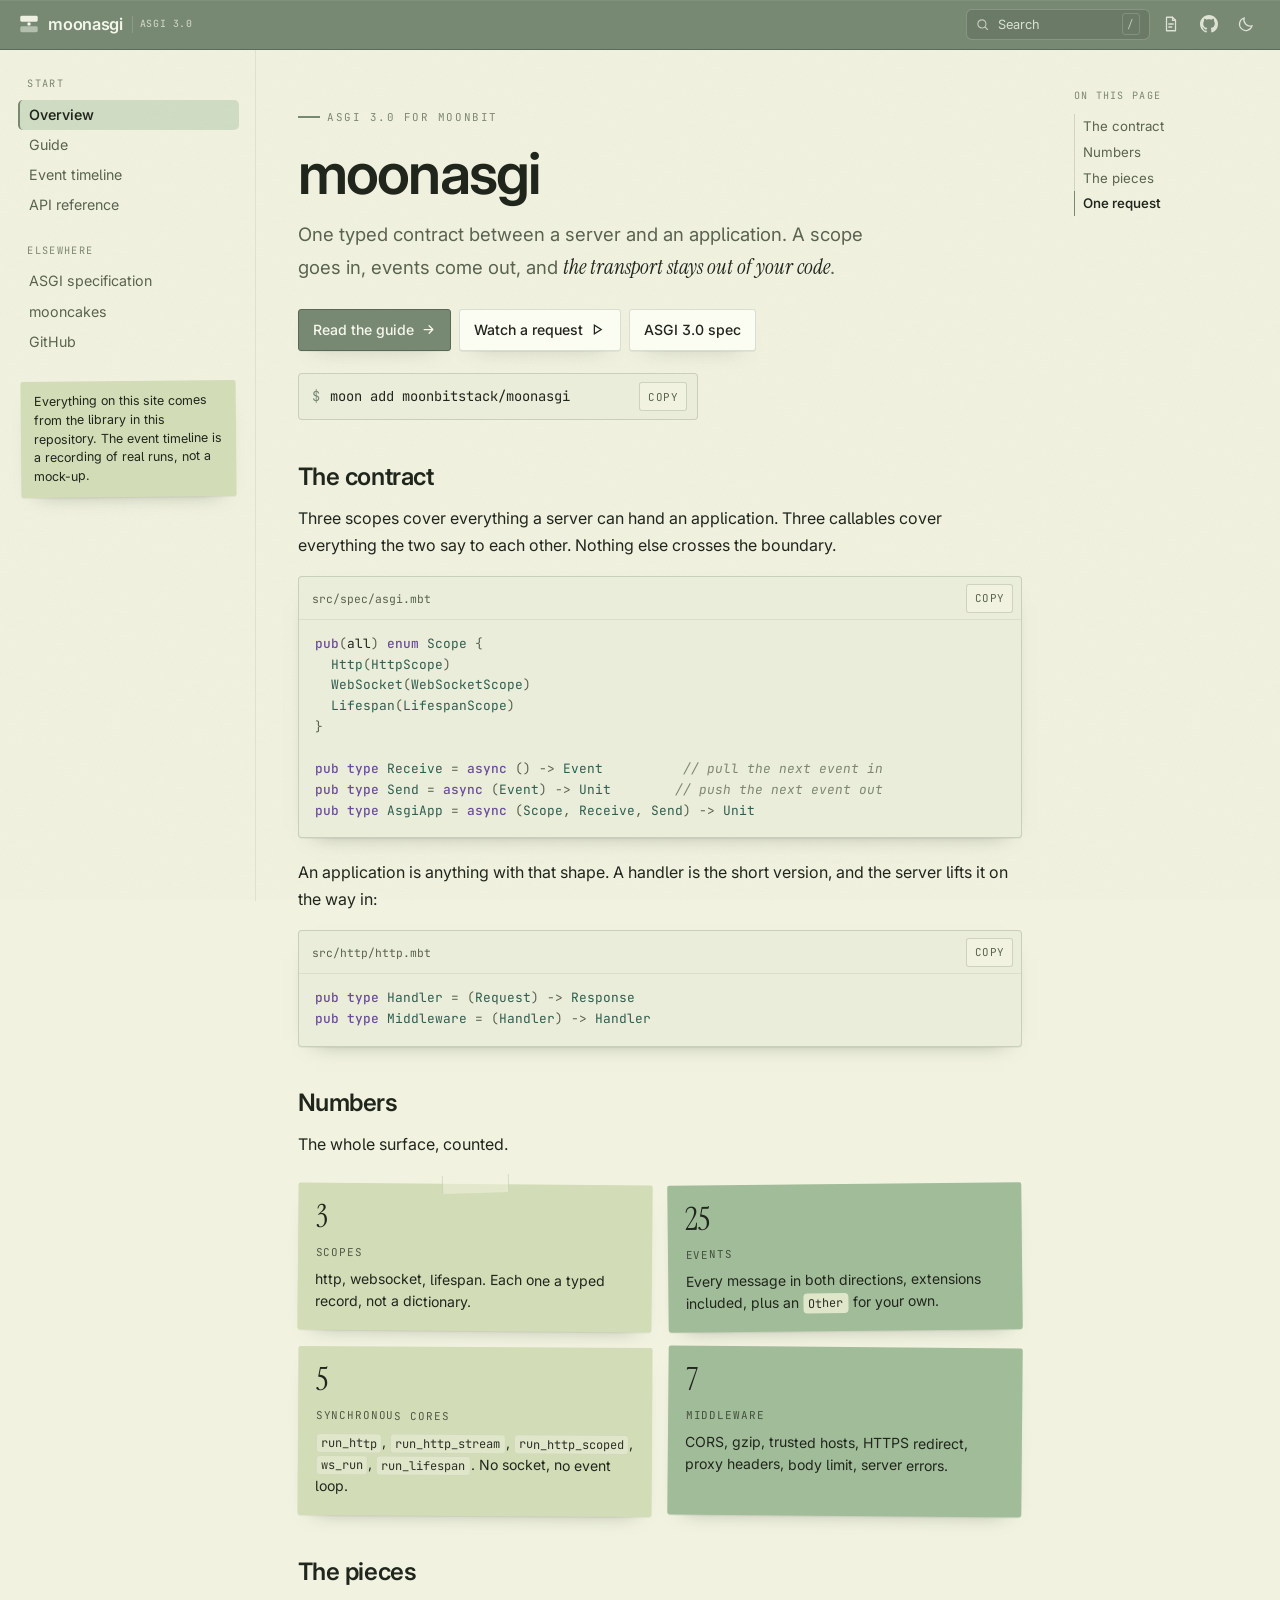
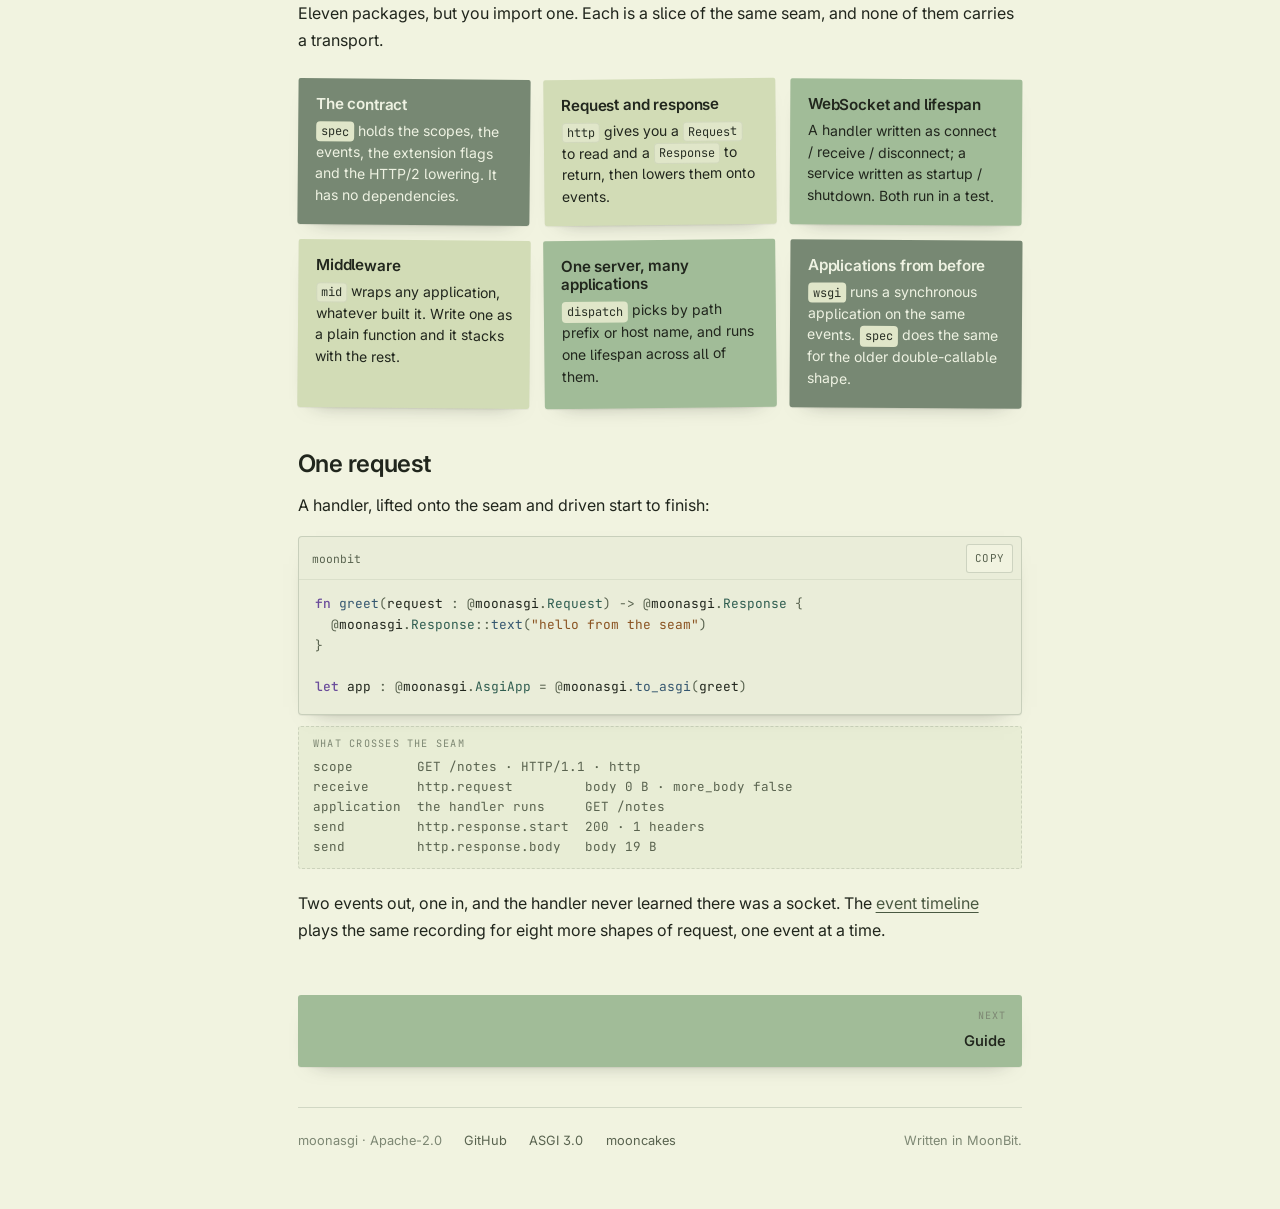
==== commit ea5bad22: "docs(moonasgi): rebuild the documentation and the site around the seam The old page was one generate" ====
--- a/docs/index.html
+++ b/docs/index.html
@@ -1,363 +1,204 @@
-<!doctype html><html lang="en"><head><meta charset="utf-8"><meta name="viewport" content="width=device-width,initial-scale=1"><title>moonasgi — MoonBit ASGI 3.0 API</title><link rel="preconnect" href="https://fonts.googleapis.com"><link rel="preconnect" href="https://fonts.gstatic.com" crossorigin><link href="https://fonts.googleapis.com/css2?family=IBM+Plex+Mono:wght@400;500;600&family=IBM+Plex+Sans:wght@400;500;600&display=swap" rel="stylesheet"><style>
-:root{
-  --bg:#fbfbfd; --panel:#ffffff; --panel-2:#f6f7fb; --ink:#14181f;
-  --muted:#5b6675; --line:#e8ebf1; --accent:#6d5efc; --accent-soft:#efecff; --out:#0ca678;
-  --code-bg:#f4f5f9; --shadow:0 1px 2px rgba(20,24,31,.04),0 8px 24px -12px rgba(20,24,31,.10);
+<!doctype html>
+<html lang="en">
+<head>
+<meta charset="utf-8">
+<meta name="viewport" content="width=device-width,initial-scale=1">
+<title>moonasgi — the seam between a server and an application</title>
+<meta name="description" content="moonasgi is ASGI 3.0 for MoonBit: three scopes, a typed event set, and the synchronous cores that run a whole request without a socket.">
+<link rel="icon" href="assets/mark.svg" type="image/svg+xml">
+<link rel="preconnect" href="https://fonts.googleapis.com">
+<link rel="preconnect" href="https://fonts.gstatic.com" crossorigin>
+<link href="https://fonts.googleapis.com/css2?family=Inter:wght@400;500;600&family=Instrument+Serif:ital@0;1&family=JetBrains+Mono:wght@400;500&display=swap" rel="stylesheet">
+<link rel="stylesheet" href="assets/style.css">
+<script>try{var t=localStorage.getItem("moonasgi-theme");if(t)document.documentElement.dataset.theme=t}catch(e){}</script>
+</head>
+<body>
+<header class="topbar">
+  <div class="topbar-inner">
+    <button class="icon-btn menu-btn" id="menu-toggle" aria-label="Sections" aria-expanded="false"><svg viewBox="0 0 24 24" fill="none" stroke="currentColor" stroke-width="1.8" stroke-linecap="round"><path d="M4 7h16M4 12h16M4 17h16"/></svg></button>
+    <a class="brand" href="index.html">
+      <svg class="brand-mark" viewBox="0 0 24 24" aria-hidden="true" fill="none"><rect x="2.5" y="3" width="19" height="6.6" rx="1.6" fill="currentColor" opacity=".95"/><rect x="2.5" y="14.4" width="19" height="6.6" rx="1.6" fill="currentColor" opacity=".5"/><circle cx="12" cy="12" r="1.9" fill="currentColor"/></svg>
+      moonasgi<small>ASGI 3.0</small>
+    </a>
+    <div class="top-actions">
+      <button class="search-open" data-open-search aria-label="Search the documentation">
+        <svg viewBox="0 0 24 24" fill="none" stroke="currentColor" stroke-width="1.8" stroke-linecap="round"><circle cx="11" cy="11" r="6.5"/><path d="m16 16 4 4"/></svg>
+        <span>Search</span><kbd>/</kbd>
+      </button>
+      <a class="icon-btn" href="https://asgi.readthedocs.io/" title="ASGI specification" aria-label="ASGI specification" target="_blank" rel="noreferrer"><svg viewBox="0 0 24 24" fill="none" stroke="currentColor" stroke-width="1.7" stroke-linecap="round" stroke-linejoin="round"><path d="M6 3h8l4 4v14H6z"/><path d="M14 3v4h4"/><path d="M9 12h6M9 16h4"/></svg></a>
+      <a class="icon-btn" href="https://github.com/moonbitstack/moonasgi" title="Source on GitHub" aria-label="Source on GitHub" target="_blank" rel="noreferrer"><svg viewBox="0 0 16 16" fill="currentColor"><path d="M8 0C3.58 0 0 3.58 0 8c0 3.54 2.29 6.53 5.47 7.59.4.07.55-.17.55-.38 0-.19-.01-.82-.01-1.49-2.01.37-2.53-.49-2.69-.94-.09-.23-.48-.94-.82-1.13-.28-.15-.68-.52-.01-.53.63-.01 1.08.58 1.23.82.72 1.21 1.87.87 2.33.66.07-.52.28-.87.51-1.07-1.78-.2-3.64-.89-3.64-3.95 0-.87.31-1.59.82-2.15-.08-.2-.36-1.02.08-2.12 0 0 .67-.21 2.2.82.64-.18 1.32-.27 2-.27s1.36.09 2 .27c1.53-1.04 2.2-.82 2.2-.82.44 1.1.16 1.92.08 2.12.51.56.82 1.27.82 2.15 0 3.07-1.87 3.75-3.65 3.95.29.25.54.73.54 1.48 0 1.07-.01 1.93-.01 2.2 0 .21.15.46.55.38A8.01 8.01 0 0 0 16 8c0-4.42-3.58-8-8-8Z"/></svg></a>
+      <button class="icon-btn" id="theme-toggle" aria-label="Switch theme"></button>
+    </div>
+  </div>
+</header>
+
+<div class="shell">
+  <aside class="sidebar">
+    <div class="side-group">
+      <span class="side-label">Start</span>
+      <a class="side-link" href="index.html" aria-current="page">Overview</a>
+      <a class="side-link" href="guide.html">Guide</a>
+      <a class="side-link" href="events.html">Event timeline</a>
+      <a class="side-link" href="api.html">API reference</a>
+    </div>
+    <div class="side-group">
+      <span class="side-label">Elsewhere</span>
+      <a class="side-link" href="https://asgi.readthedocs.io/" target="_blank" rel="noreferrer">ASGI specification</a>
+      <a class="side-link" href="https://mooncakes.io/docs/moonbitstack/moonasgi" target="_blank" rel="noreferrer">mooncakes</a>
+      <a class="side-link" href="https://github.com/moonbitstack/moonasgi" target="_blank" rel="noreferrer">GitHub</a>
+    </div>
+    <p class="side-note">Everything on this site comes from the library in this repository. The event timeline is a recording of real runs, not a mock-up.</p>
+  </aside>
+
+  <main class="content">
+    <article class="page">
+      <section class="hero">
+        <p class="eyebrow">ASGI 3.0 for MoonBit</p>
+        <h1>moonasgi</h1>
+        <p class="tagline">One typed contract between a server and an application. A scope goes in, events come out, and <em>the transport stays out of your code</em>.</p>
+
+        <div class="hero-actions">
+          <a class="btn primary" href="guide.html">Read the guide
+            <svg viewBox="0 0 24 24" fill="none" stroke="currentColor" stroke-width="2" stroke-linecap="round" stroke-linejoin="round"><path d="M5 12h13M13 6l6 6-6 6"/></svg></a>
+          <a class="btn" href="events.html">Watch a request
+            <svg viewBox="0 0 24 24" fill="none" stroke="currentColor" stroke-width="2" stroke-linecap="round"><path d="M7 5v14l11-7z"/></svg></a>
+          <a class="btn" href="https://asgi.readthedocs.io/" target="_blank" rel="noreferrer">ASGI 3.0 spec</a>
+        </div>
+
+        <div class="install">
+          <span class="prompt">$</span>
+          <code>moon add moonbitstack/moonasgi</code>
+          <button class="copy" data-copy="moon add moonbitstack/moonasgi">copy</button>
+        </div>
+      </section>
+
+      <h2 id="contract">The contract</h2>
+      <p>Three scopes cover everything a server can hand an application. Three callables cover everything the two say to each other. Nothing else crosses the boundary.</p>
+
+      <div class="code">
+        <div class="code-head"><span class="file">src/spec/asgi.mbt</span><button class="copy" data-copy="">copy</button></div>
+        <pre data-lang="moonbit"><code>pub(all) enum Scope {
+  Http(HttpScope)
+  WebSocket(WebSocketScope)
+  Lifespan(LifespanScope)
 }
-@media (prefers-color-scheme:dark){:root{
-  --bg:#0b0e14; --panel:#131722; --panel-2:#0f131c; --ink:#e9edf6; --muted:#96a1b5;
-  --line:#212736; --accent:#9d8bff; --accent-soft:#1c1b3a; --out:#2dd4a7;
-  --code-bg:#161b26; --shadow:0 1px 2px rgba(0,0,0,.3),0 12px 30px -14px rgba(0,0,0,.5);
-}}
-:root[data-theme=light]{--bg:#fbfbfd;--panel:#fff;--panel-2:#f6f7fb;--ink:#14181f;--muted:#5b6675;--line:#e8ebf1;--accent:#6d5efc;--accent-soft:#efecff;--out:#0ca678;--code-bg:#f4f5f9;--shadow:0 1px 2px rgba(20,24,31,.04),0 8px 24px -12px rgba(20,24,31,.10)}
-:root[data-theme=dark]{--bg:#0b0e14;--panel:#131722;--panel-2:#0f131c;--ink:#e9edf6;--muted:#96a1b5;--line:#212736;--accent:#9d8bff;--accent-soft:#1c1b3a;--out:#2dd4a7;--code-bg:#161b26;--shadow:0 1px 2px rgba(0,0,0,.3),0 12px 30px -14px rgba(0,0,0,.5)}
-*{box-sizing:border-box}
-html{scroll-behavior:smooth}
-@media (prefers-reduced-motion:reduce){html{scroll-behavior:auto}*{animation:none!important;transition:none!important}}
-body{margin:0;background:var(--bg);color:var(--ink);
-  font-family:"IBM Plex Sans",system-ui,-apple-system,Segoe UI,Roboto,sans-serif;
-  font-size:15.5px;line-height:1.6;-webkit-font-smoothing:antialiased}
-code,pre,.mono{font-family:"IBM Plex Mono",ui-monospace,SFMono-Regular,Menlo,Consolas,monospace}
-a{color:var(--accent);text-decoration:none}
-a:hover{text-decoration:underline}
-.layout{display:grid;grid-template-columns:264px minmax(0,1fr);max-width:1180px;margin:0 auto}
-.sidebar{position:sticky;top:0;align-self:start;height:100vh;overflow-y:auto;
-  border-right:1px solid var(--line);padding:1.6rem 1.1rem 2rem;background:var(--panel-2)}
-.brand{display:flex;align-items:center;gap:.55rem;font-family:"IBM Plex Mono";font-weight:600;
-  font-size:1.35rem;letter-spacing:-.01em;color:var(--ink);margin-bottom:.15rem}
-.brand .dot{width:11px;height:11px;border-radius:50%;background:var(--accent);box-shadow:0 0 0 4px var(--accent-soft)}
-.brand-sub{color:var(--muted);font-size:.8rem;margin:0 0 1.3rem;padding-left:.15rem}
-.side-nav{display:flex;flex-direction:column;gap:.1rem}
-.side-nav a{color:var(--muted);font-size:.9rem;padding:.32rem .6rem;border-radius:8px;
-  font-family:"IBM Plex Mono";display:flex;align-items:center;gap:.4rem;border-left:2px solid transparent}
-.side-nav a .at{color:var(--accent);opacity:.6}
-.side-nav a:hover{background:var(--accent-soft);color:var(--ink);text-decoration:none}
-.side-nav a.active{color:var(--ink);background:var(--accent-soft);border-left-color:var(--accent);font-weight:500}
-.side-nav a.active .at{opacity:1}
-.side-foot{margin-top:1.6rem;padding-top:1.1rem;border-top:1px solid var(--line);display:flex;flex-wrap:wrap;gap:.4rem}
-.side-foot img{height:20px;display:block}
-.theme-btn{margin-top:1rem;background:none;border:1px solid var(--line);color:var(--muted);
-  border-radius:8px;padding:.35rem .6rem;font:inherit;font-size:.82rem;cursor:pointer;width:100%}
-.theme-btn:hover{border-color:var(--accent);color:var(--ink)}
-main{padding:2.6rem 2.4rem 5rem;min-width:0}
-.hero h1{font-family:"IBM Plex Mono";font-weight:600;font-size:2.9rem;letter-spacing:-.02em;margin:0}
-.hero .tag{color:var(--muted);font-size:1.12rem;max-width:62ch;margin:.5rem 0 1.1rem;text-wrap:balance}
-.badges{display:flex;flex-wrap:wrap;gap:.45rem;margin:0 0 1.4rem}
-.badges img{height:21px;display:block}
-.install{display:flex;align-items:center;gap:.6rem;background:var(--panel);border:1px solid var(--line);
-  border-radius:12px;padding:.65rem 1rem;box-shadow:var(--shadow);max-width:420px}
-.install .prompt{color:var(--out);user-select:none;font-weight:600}
-.install code{flex:1;font-size:.95rem}
-.copy{background:none;border:1px solid var(--line);border-radius:7px;color:var(--muted);
-  cursor:pointer;font:inherit;font-size:.72rem;padding:.2rem .5rem}
-.copy:hover{border-color:var(--accent);color:var(--accent)}
-.copy.ok{color:var(--out);border-color:var(--out)}
-.contract{margin:2.1rem 0 .5rem;background:
-   radial-gradient(120% 130% at 100% 0%, var(--accent-soft) 0%, transparent 55%), var(--panel);
-  border:1px solid var(--line);border-radius:16px;padding:1.2rem 1.4rem;box-shadow:var(--shadow)}
-.contract h2{margin:0 0 .6rem;font-size:1.06rem;display:flex;align-items:center;gap:.5rem}
-.contract h2 .spark{color:var(--accent)}
-.contract pre{margin:0;overflow-x:auto;font-size:.92rem;line-height:1.7}
-.contract .k{color:#8b5cf6;font-weight:500}.contract .ty{color:var(--accent)}.contract .op{color:var(--muted)}
-section.pkg{scroll-margin-top:1.2rem;padding-top:2.4rem;margin-top:2rem;border-top:1px solid var(--line)}
-section.pkg > h2{font-family:"IBM Plex Mono";font-size:1.55rem;margin:0 0 .15rem;letter-spacing:-.01em}
-section.pkg > h2 .at{color:var(--accent)}
-.pdesc{color:var(--muted);margin:.15rem 0 1.2rem;max-width:72ch}
-.item{background:var(--panel);border:1px solid var(--line);border-radius:13px;
-  padding:1rem 1.2rem;margin:.85rem 0;box-shadow:var(--shadow);transition:border-color .15s,transform .15s}
-.item:hover{border-color:color-mix(in oklab,var(--accent) 40%,var(--line))}
-.kind{display:inline-block;font-size:.66rem;font-weight:600;text-transform:uppercase;letter-spacing:.08em;
-  border-radius:6px;padding:.1rem .45rem;margin-bottom:.55rem;
-  color:var(--accent);background:var(--accent-soft);border:1px solid color-mix(in oklab,var(--accent) 26%,transparent)}
-.item[data-k=struct] .kind{--c:#8b5cf6}.item[data-k=fn] .kind{--c:#0ca678}.item[data-k=let] .kind{--c:#2563eb}
-.item[data-k=enum] .kind{--c:#d6336c}.item[data-k=type] .kind{--c:#0891b2}
-.item .kind{color:var(--c,var(--accent));background:color-mix(in oklab,var(--c,var(--accent)) 13%,transparent);
-  border-color:color-mix(in oklab,var(--c,var(--accent)) 30%,transparent)}
-.sig{font-size:.98rem;margin:0 0 .55rem;overflow-x:auto;white-space:pre;color:var(--ink);padding-bottom:.15rem}
-.sig .k{color:#8b5cf6;font-weight:500}.sig .ty{color:var(--accent)}.sig .op{color:var(--muted)}
-@media (prefers-color-scheme:dark){.sig .k,.contract .k{color:#b794ff}}
-.doc{margin:0;color:var(--ink);max-width:76ch}
-.doc code{background:var(--code-bg);padding:.06rem .35rem;border-radius:5px;font-size:.9em;color:var(--accent)}
-footer{margin-top:3rem;padding-top:1.3rem;border-top:1px solid var(--line);color:var(--muted);font-size:.9rem}
-@media (max-width:820px){
-  .layout{grid-template-columns:1fr}
-  .sidebar{position:static;height:auto;border-right:none;border-bottom:1px solid var(--line)}
-  .side-nav{flex-flow:row wrap}.side-nav a{border-left:none}.side-nav a.active{border-left:none}
-  main{padding:1.8rem 1.2rem 4rem}.hero h1{font-size:2.2rem}
+
+pub type Receive = async () -&gt; Event          // pull the next event in
+pub type Send = async (Event) -&gt; Unit        // push the next event out
+pub type AsgiApp = async (Scope, Receive, Send) -&gt; Unit</code></pre>
+      </div>
+
+      <p>An application is anything with that shape. A handler is the short version, and the server lifts it on the way in:</p>
+
+      <div class="code">
+        <div class="code-head"><span class="file">src/http/http.mbt</span><button class="copy" data-copy="">copy</button></div>
+        <pre data-lang="moonbit"><code>pub type Handler = (Request) -&gt; Response
+pub type Middleware = (Handler) -&gt; Handler</code></pre>
+      </div>
+
+      <h2 id="numbers">Numbers</h2>
+      <p>The whole surface, counted.</p>
+
+      <div class="notes two">
+        <div class="note taped">
+          <span class="num">3</span>
+          <span class="cap">scopes</span>
+          <p>http, websocket, lifespan. Each one a typed record, not a dictionary.</p>
+        </div>
+        <div class="note tint-2">
+          <span class="num">25</span>
+          <span class="cap">events</span>
+          <p>Every message in both directions, extensions included, plus an <code>Other</code> for your own.</p>
+        </div>
+        <div class="note">
+          <span class="num">5</span>
+          <span class="cap">synchronous cores</span>
+          <p><code>run_http</code>, <code>run_http_stream</code>, <code>run_http_scoped</code>, <code>ws_run</code>, <code>run_lifespan</code>. No socket, no event loop.</p>
+        </div>
+        <div class="note tint-2">
+          <span class="num">7</span>
+          <span class="cap">middleware</span>
+          <p>CORS, gzip, trusted hosts, HTTPS redirect, proxy headers, body limit, server errors.</p>
+        </div>
+      </div>
+
+      <h2 id="pieces">The pieces</h2>
+      <p>Eleven packages, but you import one. Each is a slice of the same seam, and none of them carries a transport.</p>
+
+      <div class="notes">
+        <div class="note tint-3">
+          <h3>The contract</h3>
+          <p><code>spec</code> holds the scopes, the events, the extension flags and the HTTP/2 lowering. It has no dependencies.</p>
+        </div>
+        <div class="note">
+          <h3>Request and response</h3>
+          <p><code>http</code> gives you a <code>Request</code> to read and a <code>Response</code> to return, then lowers them onto events.</p>
+        </div>
+        <div class="note tint-2">
+          <h3>WebSocket and lifespan</h3>
+          <p>A handler written as connect / receive / disconnect; a service written as startup / shutdown. Both run in a test.</p>
+        </div>
+        <div class="note">
+          <h3>Middleware</h3>
+          <p><code>mid</code> wraps any application, whatever built it. Write one as a plain function and it stacks with the rest.</p>
+        </div>
+        <div class="note tint-2">
+          <h3>One server, many applications</h3>
+          <p><code>dispatch</code> picks by path prefix or host name, and runs one lifespan across all of them.</p>
+        </div>
+        <div class="note tint-3">
+          <h3>Applications from before</h3>
+          <p><code>wsgi</code> runs a synchronous application on the same events. <code>spec</code> does the same for the older double-callable shape.</p>
+        </div>
+      </div>
+
+      <h2 id="request">One request</h2>
+      <p>A handler, lifted onto the seam and driven start to finish:</p>
+
+      <div class="code">
+        <div class="code-head"><span class="file">moonbit</span><button class="copy" data-copy="">copy</button></div>
+        <pre data-lang="moonbit"><code>fn greet(request : @moonasgi.Request) -&gt; @moonasgi.Response {
+  @moonasgi.Response::text("hello from the seam")
 }
-</style></head><body>
-<div class="layout">
-<aside class="sidebar"><div class="brand"><span class="dot"></span>moonasgi</div><p class="brand-sub">MoonBit ASGI 3.0 — SEAM reference</p><nav class="side-nav">
-<a href="#core"><span class="at">§</span>Core SEAM</a>
-<a href="#http2"><span class="at">§</span>HTTP/2 pseudo-header lowering</a>
-<a href="#sugar"><span class="at">§</span>Ergonomic sugar</a>
-<a href="#lifespan"><span class="at">§</span>Lifespan core</a>
-<a href="#websocket"><span class="at">§</span>WebSocket core</a>
-<a href="#client"><span class="at">§</span>TestClient</a>
-<a href="#conformance"><span class="at">§</span>Conformance harness</a>
-<a href="#validate"><span class="at">§</span>Event-ordering validation</a>
-<a href="#headers"><span class="at">§</span>Headers</a>
-<a href="#legacy"><span class="at">§</span>ASGI 2.0 applications</a>
-<a href="#middleware"><span class="at">§</span>Middleware</a>
-<a href="#testing"><span class="at">§</span>Async test driver</a>
-</nav><button class="theme-btn" id="theme">◐ toggle theme</button><div class="side-foot"><a href="https://github.com/moonbitstack/moonasgi/actions"><img alt="CI" src="https://img.shields.io/github/actions/workflow/status/moonbitstack/moonasgi/ci.yml?branch=master&label=CI&logo=github"></a><a href="https://mooncakes.io/docs/moonbitstack/moonasgi"><img alt="mooncakes" src="https://img.shields.io/badge/mooncakes-Lfan--ke%2Fmoonasgi-1f6feb"></a></div></aside>
-<main><header class="hero"><h1>moonasgi</h1><p class="tag">MoonBit-dialect ASGI 3.0 — the load-bearing server&#8596;app seam every server and framework in the moon* full-stack suite is built around. One typed contract isolates async transport churn in a single server adapter.</p><div class="badges"><a href="https://github.com/moonbitstack/moonasgi/actions"><img alt="CI" src="https://img.shields.io/github/actions/workflow/status/moonbitstack/moonasgi/ci.yml?branch=master&label=CI&logo=github"></a><img alt="tests" src="https://img.shields.io/badge/tests-40%20passing%20%C3%974%20backends-0ca678"><a href="https://github.com/moonbitstack/moonasgi"><img alt="GitHub" src="https://img.shields.io/badge/GitHub-source-24292f?logo=github"></a><img alt="license" src="https://img.shields.io/badge/license-Apache--2.0-6d5efc"></div><div class="install"><span class="prompt">$</span><code>moon add moonbitstack/moonasgi</code><button class="copy" data-copy="moon add moonbitstack/moonasgi">copy</button></div><div class="contract"><h2><span class="spark">&#10038;</span> The contract at a glance</h2><pre>pub <span class="k">enum</span> <span class="ty">Scope</span> { <span class="ty">Http</span>(<span class="ty">HttpScope</span>)  <span class="ty">WebSocket</span>(<span class="ty">WebSocketScope</span>)  <span class="ty">Lifespan</span>(<span class="ty">LifespanScope</span>) }
-
-pub <span class="k">type</span> <span class="ty">Receive</span> = <span class="k">async</span> () <span class="op">-&gt;</span> <span class="ty">Event</span>          // pull the next inbound event
-pub <span class="k">type</span> <span class="ty">Send</span>    = <span class="k">async</span> (<span class="ty">Event</span>) <span class="op">-&gt;</span> <span class="ty">Unit</span>      // push an outbound event
-pub <span class="k">type</span> <span class="ty">AsgiApp</span> = <span class="k">async</span> (<span class="ty">Scope</span>, <span class="ty">Receive</span>, <span class="ty">Send</span>) <span class="op">-&gt;</span> <span class="ty">Unit</span>
-
-pub <span class="k">type</span> <span class="ty">Handler</span>    = (<span class="ty">Request</span>) <span class="op">-&gt;</span> <span class="ty">Response</span>   // the ergonomic sugar
-pub <span class="k">type</span> <span class="ty">Middleware</span> = (<span class="ty">Handler</span>) <span class="op">-&gt;</span> <span class="ty">Handler</span></pre></div></header>
-<section class="pkg" id="core"><h2><span class="at">§</span>Core SEAM</h2><p class="pdesc">The load-bearing ASGI 3.0 seam: the typed Scope / Event contract and the async Receive / Send / AsgiApp callables every server and framework binds to.</p>
-<div class="item" data-k="enum"><span class="kind">enum</span><pre class="sig"><span class="k">enum</span> <span class="ty">Scope</span></pre><p class="doc">The connection scope: one value per HTTP request, WebSocket connection, or lifespan run. It carries the immutable connection metadata a server hands to an application, mirroring ASGI 3.0&#x27;s <code>scope</code> dict as a typed sum.</p></div>
-<div class="item" data-k="struct"><span class="kind">struct</span><pre class="sig"><span class="k">struct</span> <span class="ty">AsgiVersion</span></pre><p class="doc">The <code>asgi</code> sub-dict every scope carries: the ASGI protocol <code>version</code> (<code>&quot;3.0&quot;</code>) and the <code>spec_version</code> of the concrete http / websocket / lifespan sub-spec the server implements. Applications negotiate optional behaviour against <code>spec_version</code> with <code>at_least</code>.</p></div>
-<div class="item" data-k="fn"><span class="kind">fn</span><pre class="sig"><span class="k">fn</span> <span class="ty">AsgiVersion</span>::default() <span class="op">-&gt;</span> <span class="ty">AsgiVersion</span></pre><p class="doc">The default ASGI handshake: protocol <code>3.0</code>, sub-spec <code>2.5</code> (the current HTTP / WebSocket spec revision, 2024-06-05). An alias of <code>http</code> — the common case.</p></div>
-<div class="item" data-k="fn"><span class="kind">fn</span><pre class="sig"><span class="k">fn</span> <span class="ty">AsgiVersion</span>::http() <span class="op">-&gt;</span> <span class="ty">AsgiVersion</span></pre><p class="doc">The HTTP handshake: protocol <code>3.0</code>, HTTP sub-spec <code>2.5</code> — the www sub-spec&#x27;s current revision, whose own history runs 2.1 websocket accept <code>headers</code>, 2.2 a <code>None</code> server port, 2.3 a websocket close <code>reason</code>, 2.4 <code>send()</code> raising on a closed connection, 2.5 a websocket disconnect <code>reason</code>. Of those, 2.4 is the one this seam cannot express: see the note in the README.</p></div>
-<div class="item" data-k="fn"><span class="kind">fn</span><pre class="sig"><span class="k">fn</span> <span class="ty">AsgiVersion</span>::websocket() <span class="op">-&gt;</span> <span class="ty">AsgiVersion</span></pre><p class="doc">The WebSocket handshake: protocol <code>3.0</code>, WebSocket sub-spec <code>2.5</code> — the revision that adds <code>reason</code> to the disconnect event, alongside <code>state</code> and the <code>websocket.http.response</code> denial extension.</p></div>
-<div class="item" data-k="fn"><span class="kind">fn</span><pre class="sig"><span class="k">fn</span> <span class="ty">AsgiVersion</span>::lifespan() <span class="op">-&gt;</span> <span class="ty">AsgiVersion</span></pre><p class="doc">The Lifespan handshake: protocol <code>3.0</code>, lifespan sub-spec <code>2.0</code> (the revision that carries <code>state</code>). Lifespan versions independently of http/websocket, so a lifespan scope must not borrow the http <code>spec_version</code>.</p></div>
-<div class="item" data-k="fn"><span class="kind">fn</span><pre class="sig"><span class="k">fn</span> <span class="ty">AsgiVersion</span>::at_least( self : <span class="ty">AsgiVersion</span>, major~ : <span class="ty">Int32</span>, minor~ : <span class="ty">Int32</span>) <span class="op">-&gt;</span> <span class="ty">Bool</span></pre><p class="doc">Strict <code>spec_version</code> negotiation: is this scope&#x27;s sub-spec at least <code>major.minor</code>? Parses the dotted <code>spec_version</code> (non-digit runs count as 0) and compares numerically, so <code>&quot;2.4&quot;.at_least(major=2, minor=3)</code> is true. An application guards a version-gated feature with this instead of string equality.</p></div>
-<div class="item" data-k="struct"><span class="kind">struct</span><pre class="sig"><span class="k">struct</span> <span class="ty">TlsExtension</span></pre><p class="doc">The <code>tls</code> extension&#x27;s per-connection data (ASGI TLS extension). Present in a scope&#x27;s <code>extensions</code> only when the connection is TLS-terminated by the server. Certificates are PEM text; <code>tls_version</code> / <code>cipher_suite</code> are the numeric IANA identifiers, <code>None</code> when the server does not expose them.</p></div>
-<div class="item" data-k="struct"><span class="kind">struct</span><pre class="sig"><span class="k">struct</span> <span class="ty">Extensions</span></pre><p class="doc">The scope&#x27;s <code>extensions</code> map, modelled as typed capability flags plus the one extension that carries data (<code>tls</code>). A server sets a flag to advertise that it will honour the matching outbound event — an application checks the flag before emitting <code>HttpResponsePush</code> / <code>HttpResponsePathSend</code> / <code>HttpResponseEarlyHint</code> / <code>HttpResponseTrailers</code> / <code>WebSocketHttpResponseStart</code>, exactly as an ASGI app tests <code>&quot;http.response.push&quot; in scope[&quot;extensions&quot;]</code>.</p></div>
-<div class="item" data-k="fn"><span class="kind">fn</span><pre class="sig"><span class="k">fn</span> <span class="ty">Extensions</span>::none() <span class="op">-&gt;</span> <span class="ty">Extensions</span></pre><p class="doc">No extensions advertised: every capability off, no TLS data. The starting point servers and tests build from with the <code>enable_*</code> / <code>with_tls</code> helpers.</p></div>
-<div class="item" data-k="fn"><span class="kind">fn</span><pre class="sig"><span class="k">fn</span> <span class="ty">Extensions</span>::enable( self : <span class="ty">Extensions</span>, name : <span class="ty">String</span>, value~ : <span class="ty">Json</span> = <span class="ty">Json</span>::object(<span class="ty">Map</span>([]))) <span class="op">-&gt;</span> <span class="ty">Extensions</span></pre><p class="doc">Advertise an extension this seam does not name, with whatever value the server wants to hand the application (the spec&#x27;s own <code>http.fullflush</code> example carries an empty object).</p></div>
-<div class="item" data-k="fn"><span class="kind">fn</span><pre class="sig"><span class="k">fn</span> <span class="ty">Extensions</span>::get(self : <span class="ty">Extensions</span>, name : <span class="ty">String</span>) <span class="op">-&gt;</span> <span class="ty">Json</span><span class="op">?</span></pre><p class="doc">What the server advertised for <code>name</code>, or <code>None</code> if it did not. Only the extensions this seam has no field for; the named ones are the <code>Bool</code>s above.</p></div>
-<div class="item" data-k="fn"><span class="kind">fn</span><pre class="sig"><span class="k">fn</span> <span class="ty">Extensions</span>::enable_push(self : <span class="ty">Extensions</span>) <span class="op">-&gt;</span> <span class="ty">Extensions</span></pre><p class="doc">Advertise the server-push extension (<code>http.response.push</code>).</p></div>
-<div class="item" data-k="fn"><span class="kind">fn</span><pre class="sig"><span class="k">fn</span> <span class="ty">Extensions</span>::enable_trailers(self : <span class="ty">Extensions</span>) <span class="op">-&gt;</span> <span class="ty">Extensions</span></pre><p class="doc">Advertise the response-trailers extension (<code>http.response.trailers</code>).</p></div>
-<div class="item" data-k="fn"><span class="kind">fn</span><pre class="sig"><span class="k">fn</span> <span class="ty">Extensions</span>::enable_pathsend(self : <span class="ty">Extensions</span>) <span class="op">-&gt;</span> <span class="ty">Extensions</span></pre><p class="doc">Advertise the path-send extension (<code>http.response.pathsend</code>).</p></div>
-<div class="item" data-k="fn"><span class="kind">fn</span><pre class="sig"><span class="k">fn</span> <span class="ty">Extensions</span>::enable_zerocopysend(self : <span class="ty">Extensions</span>) <span class="op">-&gt;</span> <span class="ty">Extensions</span></pre><p class="doc">Advertise the zero-copy-send extension (<code>http.response.zerocopysend</code>): the server will send the contents of an open file descriptor with zero copies.</p></div>
-<div class="item" data-k="fn"><span class="kind">fn</span><pre class="sig"><span class="k">fn</span> <span class="ty">Extensions</span>::enable_debug(self : <span class="ty">Extensions</span>) <span class="op">-&gt;</span> <span class="ty">Extensions</span></pre><p class="doc">Advertise the debug extension (<code>http.response.debug</code>). Per the ASGI spec this is for testing only and production servers should not implement it.</p></div>
-<div class="item" data-k="fn"><span class="kind">fn</span><pre class="sig"><span class="k">fn</span> <span class="ty">Extensions</span>::enable_early_hint(self : <span class="ty">Extensions</span>) <span class="op">-&gt;</span> <span class="ty">Extensions</span></pre><p class="doc">Advertise the early-hints extension (<code>http.response.early_hint</code>): the server will forward <code>HttpResponseEarlyHint</code> messages as <code>103 Early Hints</code> informational responses ahead of the final status.</p></div>
-<div class="item" data-k="fn"><span class="kind">fn</span><pre class="sig"><span class="k">fn</span> <span class="ty">Extensions</span>::enable_websocket_http_response( self : <span class="ty">Extensions</span>) <span class="op">-&gt;</span> <span class="ty">Extensions</span></pre><p class="doc">Advertise the WebSocket-denial-with-response extension (<code>websocket.http.response</code>).</p></div>
-<div class="item" data-k="fn"><span class="kind">fn</span><pre class="sig"><span class="k">fn</span> <span class="ty">Extensions</span>::with_tls( self : <span class="ty">Extensions</span>, tls : <span class="ty">TlsExtension</span>) <span class="op">-&gt;</span> <span class="ty">Extensions</span></pre><p class="doc">Attach <code>tls</code> extension data to a connection scope.</p></div>
-<div class="item" data-k="struct"><span class="kind">struct</span><pre class="sig"><span class="k">struct</span> <span class="ty">HttpScope</span></pre><p class="doc">HTTP connection scope (ASGI <code>type == &quot;http&quot;</code>). <code>raw_path</code> / <code>query_string</code> stay <code>Bytes</code> because they are not guaranteed valid UTF-8; header names follow ASGI&#x27;s lowercased-latin1 convention. <code>asgi</code> carries the version handshake, <code>extensions</code> the advertised server capabilities, and <code>state</code> is per-connection scratch copied from the lifespan state.</p></div>
-<div class="item" data-k="fn"><span class="kind">fn</span><pre class="sig"><span class="k">fn</span> <span class="ty">HttpScope</span>::new( http_method~ : <span class="ty">String</span>, path~ : <span class="ty">String</span>, http_version~ : <span class="ty">String</span> = &quot;1.1&quot;, scheme~ : <span class="ty">String</span> = &quot;http&quot;, raw_path<span class="op">?</span> : <span class="ty">Bytes</span>, query_string~ : <span class="ty">Bytes</span> = b&quot;&quot;, root_path~ : <span class="ty">String</span> = &quot;&quot;, headers~ : <span class="ty">Array</span>[(<span class="ty">String</span>, <span class="ty">String</span>)] = [], client<span class="op">?</span> : (<span class="ty">String</span>, <span class="ty">Int32</span>), server<span class="op">?</span> : (<span class="ty">String</span>, <span class="ty">Int32</span><span class="op">?</span>), asgi~ : <span class="ty">AsgiVersion</span> = <span class="ty">AsgiVersion</span>::default(), extensions~ : <span class="ty">Extensions</span> = <span class="ty">Extensions</span>::none(), state~ : <span class="ty">Map</span>[<span class="ty">String</span>, <span class="ty">Json</span>] = <span class="ty">Map</span>([])) <span class="op">-&gt;</span> <span class="ty">HttpScope</span></pre><p class="doc">Build an <code>HttpScope</code> with ASGI&#x27;s usual defaults filled in — <code>http_version</code> <code>&quot;1.1&quot;</code>, <code>scheme</code> <code>&quot;http&quot;</code>, empty query/headers/state, the default <code>asgi</code> handshake, and no extensions. <code>raw_path</code> defaults to the UTF-8 encoding of <code>path</code>. The ergonomic constructor servers and the <code>TestClient</code> build scopes through, so callers spell only what differs from the common case.</p></div>
-<div class="item" data-k="struct"><span class="kind">struct</span><pre class="sig"><span class="k">struct</span> <span class="ty">WebSocketScope</span></pre><p class="doc">WebSocket connection scope (ASGI <code>type == &quot;websocket&quot;</code>). <code>scheme</code> is <code>&quot;ws&quot;</code>/<code>&quot;wss&quot;</code>; <code>subprotocols</code> are the client-offered values. Carries the same <code>asgi</code> handshake and <code>extensions</code> capabilities as an http scope.</p></div>
-<div class="item" data-k="fn"><span class="kind">fn</span><pre class="sig"><span class="k">fn</span> <span class="ty">WebSocketScope</span>::new( path~ : <span class="ty">String</span>, http_version~ : <span class="ty">String</span> = &quot;1.1&quot;, scheme~ : <span class="ty">String</span> = &quot;ws&quot;, raw_path<span class="op">?</span> : <span class="ty">Bytes</span>, query_string~ : <span class="ty">Bytes</span> = b&quot;&quot;, root_path~ : <span class="ty">String</span> = &quot;&quot;, headers~ : <span class="ty">Array</span>[(<span class="ty">String</span>, <span class="ty">String</span>)] = [], client<span class="op">?</span> : (<span class="ty">String</span>, <span class="ty">Int32</span>), server<span class="op">?</span> : (<span class="ty">String</span>, <span class="ty">Int32</span><span class="op">?</span>), subprotocols~ : <span class="ty">Array</span>[<span class="ty">String</span>] = [], asgi~ : <span class="ty">AsgiVersion</span> = <span class="ty">AsgiVersion</span>::default(), extensions~ : <span class="ty">Extensions</span> = <span class="ty">Extensions</span>::none(), state~ : <span class="ty">Map</span>[<span class="ty">String</span>, <span class="ty">Json</span>] = <span class="ty">Map</span>([])) <span class="op">-&gt;</span> <span class="ty">WebSocketScope</span></pre><p class="doc">Build a <code>WebSocketScope</code> with ASGI&#x27;s usual defaults filled in — <code>scheme</code> <code>&quot;ws&quot;</code>, empty query/headers/subprotocols/state, the default <code>asgi</code> handshake, and no extensions. <code>raw_path</code> defaults to the UTF-8 encoding of <code>path</code>.</p></div>
-<div class="item" data-k="struct"><span class="kind">struct</span><pre class="sig"><span class="k">struct</span> <span class="ty">LifespanScope</span></pre><p class="doc">Lifespan scope (ASGI <code>type == &quot;lifespan&quot;</code>): a single run spanning process startup and shutdown, whose <code>state</code> seeds every request scope. Carries its own <code>asgi</code> handshake — lifespan versions independently (sub-spec <code>2.0</code>), so it does not borrow the http/websocket <code>spec_version</code>.</p></div>
-<div class="item" data-k="fn"><span class="kind">fn</span><pre class="sig"><span class="k">fn</span> <span class="ty">LifespanScope</span>::new( asgi~ : <span class="ty">AsgiVersion</span> = <span class="ty">AsgiVersion</span>::lifespan(), state~ : <span class="ty">Map</span>[<span class="ty">String</span>, <span class="ty">Json</span>] = <span class="ty">Map</span>([])) <span class="op">-&gt;</span> <span class="ty">LifespanScope</span></pre><p class="doc">Build a <code>LifespanScope</code> with the lifespan <code>asgi</code> handshake (sub-spec <code>2.0</code>) and an empty <code>state</code> by default.</p></div>
-<div class="item" data-k="enum"><span class="kind">enum</span><pre class="sig"><span class="k">enum</span> <span class="ty">Event</span></pre><p class="doc">A protocol event flowing between server and application. Replaces ASGI&#x27;s stringly-typed message dicts with a typed sum covering the http / websocket / lifespan message sets in both directions, including the standard extension messages (server push, path-send, zero-copy send, response trailers, early hints, debug, and WebSocket denial with a full HTTP response).</p></div>
-<div class="item" data-k="type"><span class="kind">type</span><pre class="sig"><span class="k">type</span> <span class="ty">Receive</span> = <span class="k">async</span> () <span class="op">-&gt;</span> <span class="ty">Event</span></pre><p class="doc">Pull the next inbound event. The async awaitable an application calls to read request body chunks, websocket frames, or lifespan signals.</p></div>
-<div class="item" data-k="type"><span class="kind">type</span><pre class="sig"><span class="k">type</span> <span class="ty">Send</span> = <span class="k">async</span> (<span class="ty">Event</span>) <span class="op">-&gt;</span> <span class="ty">Unit</span></pre><p class="doc">Push an outbound event. The async awaitable an application calls to emit response start/body, websocket frames, or lifespan completion.</p></div>
-<div class="item" data-k="type"><span class="kind">type</span><pre class="sig"><span class="k">type</span> <span class="ty">AsgiApp</span> = <span class="k">async</span> (<span class="ty">Scope</span>, <span class="ty">Receive</span>, <span class="ty">Send</span>) <span class="op">-&gt;</span> <span class="ty">Unit</span></pre><p class="doc">The load-bearing ASGI callable: <code>(scope, receive, send)</code>. Every server binds to this shape and every framework in the suite ultimately compiles down to it.</p></div>
-<div class="item" data-k="fn"><span class="kind">fn</span><pre class="sig"><span class="k">fn</span> <span class="ty">WebSocketScope</span>::select_subprotocol( self : <span class="ty">WebSocketScope</span>, supported : <span class="ty">Array</span>[<span class="ty">String</span>]) <span class="op">-&gt;</span> <span class="ty">String</span><span class="op">?</span></pre><p class="doc">Choose the subprotocol to accept from those the client offered (RFC 6455 §4.1): the first of the client&#x27;s offered <code>subprotocols</code>, in the client&#x27;s own order of preference, that the server also lists in <code>supported</code>; <code>None</code> when the two share none (the connection then proceeds with no subprotocol). The result is what the app hands to <code>WebSocketAccept(subprotocol=..)</code>.</p></div>
-<div class="item" data-k="item"><span class="kind">item</span><pre class="sig">extend <span class="ty">TlsExtension</span> with <span class="ty">Eq</span>::</pre></div>
-<div class="item" data-k="item"><span class="kind">item</span><pre class="sig">extend <span class="ty">Event</span> with <span class="ty">Eq</span>::</pre></div>
-<div class="item" data-k="item"><span class="kind">item</span><pre class="sig">extend <span class="ty">Event</span> with <span class="ty">Debug</span>::</pre></div>
-<div class="item" data-k="item"><span class="kind">item</span><pre class="sig">extend <span class="ty">AsgiVersion</span> with <span class="ty">Eq</span>::</pre></div>
-<div class="item" data-k="item"><span class="kind">item</span><pre class="sig">extend <span class="ty">Extensions</span> with <span class="ty">Eq</span>::</pre></div>
-</section>
-<section class="pkg" id="http2"><h2><span class="at">§</span>HTTP/2 pseudo-header lowering</h2><p class="pdesc">HttpScope::from_h2_headers lowers an HTTP/2 (RFC 7540) or HTTP/3 HEADERS block into a scope the way a conforming server does: pseudo-headers consumed into the typed fields, host synthesised from :authority, and a malformed set rejected with the exact Http2HeaderError.</p>
-<div class="item" data-k="enum"><span class="kind">enum</span><pre class="sig"><span class="k">enum</span> <span class="ty">Http2HeaderError</span></pre><p class="doc">Why a HEADERS frame does not map onto an <code>HttpScope</code> field-by-field: an HTTP/2 (RFC 7540 §8.1.2.3) or HTTP/3 request carries its request line as four *pseudo-headers* — <code>:method</code>, <code>:scheme</code>, <code>:authority</code>, <code>:path</code> — interleaved with the ordinary fields, and ASGI reserves no slot for them in <code>scope[&quot;headers&quot;]</code>. A conforming server must consume the pseudo-headers into the scope&#x27;s typed fields and hand the application only the ordinary headers, with <code>host</code> synthesised from <code>:authority</code>. <code>moonasgi</code> owns that lowering so every h2/h2c/h3 transport in the suite (mooncat) produces the same scope from the same frame, and an app never sees a <code>:</code>-prefixed header.  A malformed pseudo-header set — a missing required one, a duplicate, an unknown <code>:foo</code>, or a pseudo-header after an ordinary field — is rejected with the exact <code>Http2HeaderError</code>, matching RFC 7540&#x27;s &quot;malformed request&quot; treatment, so the transport can answer <code>RST_STREAM(PROTOCOL_ERROR)</code> instead of forwarding a bad scope.</p></div>
-<div class="item" data-k="fn"><span class="kind">fn</span><pre class="sig"><span class="k">fn</span> percent_decode(target : <span class="ty">String</span>) <span class="op">-&gt;</span> <span class="ty">Bytes</span></pre><p class="doc">Percent-decode a request target&#x27;s path into the characters ASGI&#x27;s <code>path</code> carries, leaving the undecoded bytes for <code>raw_path</code>. <code>%2F</code> inside a segment therefore reaches the application as a slash in <code>path</code>, which is why a router that cares about segment boundaries reads <code>raw_path</code>.  A stray <code>%</code> or a truncated escape is passed through as written rather than raising: the target is attacker-controlled, and a server that refuses to build a scope cannot answer 400 either.</p></div>
-<div class="item" data-k="fn"><span class="kind">fn</span><pre class="sig"><span class="k">fn</span> <span class="ty">HttpScope</span>::from_h2_headers( headers : <span class="ty">Array</span>[(<span class="ty">String</span>, <span class="ty">String</span>)], http_version~ : <span class="ty">String</span> = &quot;2&quot;, root_path~ : <span class="ty">String</span> = &quot;&quot;, client<span class="op">?</span> : (<span class="ty">String</span>, <span class="ty">Int32</span>), server<span class="op">?</span> : (<span class="ty">String</span>, <span class="ty">Int32</span><span class="op">?</span>), extensions~ : <span class="ty">Extensions</span> = <span class="ty">Extensions</span>::none(), asgi~ : <span class="ty">AsgiVersion</span> = <span class="ty">AsgiVersion</span>::http(), state~ : <span class="ty">Map</span>[<span class="ty">String</span>, <span class="ty">Json</span>] = <span class="ty">Map</span>([])) <span class="op">-&gt;</span> <span class="ty">Result</span>[<span class="ty">HttpScope</span>, <span class="ty">Http2HeaderError</span>]</pre><p class="doc">Lower an HTTP/2 (or HTTP/3) request&#x27;s HEADERS block — pseudo-headers and ordinary fields in wire order — into an <code>HttpScope</code>, the way a conforming ASGI server consumes a frame. <code>:method</code>, <code>:scheme</code> and <code>:path</code> become the scope&#x27;s <code>http_method</code> / <code>scheme</code> / <code>path</code> (with the query string split off <code>:path</code>); the returned <code>headers</code> are the ordinary fields only, with <code>host</code> synthesised at the front from <code>:authority</code> (replacing any <code>host</code> the peer also sent, per RFC 7540 §8.1.2.3). <code>http_version</code> defaults to <code>&quot;2&quot;</code>; pass <code>&quot;3&quot;</code> for an HTTP/3 transport, which shares this pseudo-header contract.  The remaining scope fields (<code>root_path</code>, <code>client</code>, <code>server</code>, <code>extensions</code>, <code>asgi</code>, <code>state</code>) are supplied by the server exactly as for <code>HttpScope::new</code>. Returns <code>Err</code> naming the first violation for a malformed pseudo-header set, so the SEAM never hands a framework a scope with a <code>:</code>-prefixed header or a missing request-line field.</p></div>
-<div class="item" data-k="item"><span class="kind">item</span><pre class="sig">extend <span class="ty">Http2HeaderError</span> with <span class="ty">Eq</span>::</pre></div>
-</section>
-<section class="pkg" id="sugar"><h2><span class="at">§</span>Ergonomic sugar</h2><p class="pdesc">The Request / Response / Handler / Middleware layer the suite lifts onto AsgiApp at the server boundary, plus the StreamingResponse, the scope-aware run_http_scoped a framework binds to, and the run_http / run_http_stream synchronous drivers.</p>
-<div class="item" data-k="struct"><span class="kind">struct</span><pre class="sig"><span class="k">struct</span> <span class="ty">Request</span></pre><p class="doc">An inbound HTTP request in ergonomic form: the request line, headers, and the fully-read body. The sugar over <code>@spec.HttpScope</code> plus a drained <code>Receive</code>, so a <code>Handler</code> never touches the async transport directly.</p></div>
-<div class="item" data-k="struct"><span class="kind">struct</span><pre class="sig"><span class="k">struct</span> <span class="ty">Response</span></pre><p class="doc">An outbound HTTP response: status, headers, and the full body. Mutable so middleware can decorate it before the server serialises it into <code>HttpResponseStart</code> + <code>HttpResponseBody</code>.</p></div>
-<div class="item" data-k="struct"><span class="kind">struct</span><pre class="sig"><span class="k">struct</span> <span class="ty">StreamingResponse</span></pre><p class="doc">A streamed outbound response: the status line, headers, an ordered list of body <code>chunks</code> each emitted as its own <code>HttpResponseBody</code>, and optional trailing <code>trailers</code>. Models ASGI response streaming (multiple body messages with <code>more_body: true</code>) and the <code>http.response.trailers</code> extension without an async transport. <code>events</code> lowers it to the exact event sequence a server would send. <code>early_hints</code> (the <code>http.response.early_hint</code> extension) are the <code>103 Early Hints</code> messages emitted ahead of the final response, each element a list of <code>Link</code> header values.</p></div>
-<div class="item" data-k="fn"><span class="kind">fn</span><pre class="sig"><span class="k">fn</span> <span class="ty">StreamingResponse</span>::new( chunks~ : <span class="ty">Array</span>[<span class="ty">Bytes</span>], status~ : <span class="ty">Int32</span> = 200, headers~ : <span class="ty">Array</span>[(<span class="ty">String</span>, <span class="ty">String</span>)] = [], trailers~ : <span class="ty">Array</span>[(<span class="ty">String</span>, <span class="ty">String</span>)] = [], early_hints~ : <span class="ty">Array</span>[<span class="ty">Array</span>[<span class="ty">String</span>]] = []) <span class="op">-&gt;</span> <span class="ty">StreamingResponse</span></pre><p class="doc">Build a <code>StreamingResponse</code>. <code>status</code> defaults to <code>200</code>, <code>headers</code>, <code>trailers</code> and <code>early_hints</code> to empty; <code>chunks</code> is the ordered body, each element becoming one <code>HttpResponseBody</code> frame.</p></div>
-<div class="item" data-k="fn"><span class="kind">fn</span><pre class="sig"><span class="k">fn</span> <span class="ty">StreamingResponse</span>::events( self : <span class="ty">StreamingResponse</span>) <span class="op">-&gt;</span> <span class="ty">Array</span>[@spec.<span class="ty">Event</span>]</pre><p class="doc">Lower a streamed response to the outbound events a server sends: one <code>HttpResponseEarlyHint</code> per early-hint message (before the response starts), then an <code>HttpResponseStart</code> (with <code>trailers</code> set when any are present), then one <code>HttpResponseBody</code> per chunk — <code>more_body: true</code> on all but the last — and, if there are trailers, a terminating <code>HttpResponseTrailers</code>. An empty <code>chunks</code> still yields a single empty final body, so the stream is always well-formed.</p></div>
-<div class="item" data-k="type"><span class="kind">type</span><pre class="sig"><span class="k">type</span> <span class="ty">Handler</span> = (<span class="ty">Request</span>) <span class="op">-&gt;</span> <span class="ty">Response</span></pre><p class="doc">The ergonomic request→response function most handlers are written as. The synchronous sugar the suite lifts onto <code>@spec.AsgiApp</code> at the server boundary.</p></div>
-<div class="item" data-k="type"><span class="kind">type</span><pre class="sig"><span class="k">type</span> <span class="ty">StreamHandler</span> = (<span class="ty">Request</span>) <span class="op">-&gt;</span> <span class="ty">StreamingResponse</span></pre><p class="doc">A streaming handler: produces a <code>StreamingResponse</code> (multi-chunk body, optional trailers) instead of a single buffered <code>Response</code>. Driven by <code>run_http_stream</code> and the <code>TestClient</code>.</p></div>
-<div class="item" data-k="type"><span class="kind">type</span><pre class="sig"><span class="k">type</span> <span class="ty">Middleware</span> = (<span class="ty">Handler</span>) <span class="op">-&gt;</span> <span class="ty">Handler</span></pre><p class="doc">A handler transformer that wraps a downstream <code>Handler</code> to add cross-cutting behaviour. Composed as an onion where the first registered is outermost.</p></div>
-<div class="item" data-k="fn"><span class="kind">fn</span><pre class="sig"><span class="k">fn</span> <span class="ty">Response</span>::new( status : <span class="ty">Int32</span>, headers : <span class="ty">Array</span>[(<span class="ty">String</span>, <span class="ty">String</span>)], body : <span class="ty">Bytes</span>) <span class="op">-&gt;</span> <span class="ty">Response</span></pre><p class="doc">Build a response from raw bytes.</p></div>
-<div class="item" data-k="fn"><span class="kind">fn</span><pre class="sig"><span class="k">fn</span> <span class="ty">Request</span>::header(self : <span class="ty">Request</span>, name : <span class="ty">String</span>) <span class="op">-&gt;</span> <span class="ty">String</span><span class="op">?</span></pre><p class="doc">Look up the first header matching <code>name</code>, following ASGI&#x27;s lowercased-name convention.</p></div>
-<div class="item" data-k="fn"><span class="kind">fn</span><pre class="sig"><span class="k">fn</span> <span class="ty">Response</span>::header(self : <span class="ty">Response</span>, name : <span class="ty">String</span>) <span class="op">-&gt;</span> <span class="ty">String</span><span class="op">?</span></pre><p class="doc">Look up the first response header matching <code>name</code>, same convention as <code>Request::header</code>.</p></div>
-<div class="item" data-k="fn"><span class="kind">fn</span><pre class="sig"><span class="k">fn</span> compose(middlewares : <span class="ty">Array</span>[<span class="ty">Middleware</span>], base : <span class="ty">Handler</span>) <span class="op">-&gt;</span> <span class="ty">Handler</span></pre><p class="doc">Compose middlewares over a base handler. The first element is the outermost wrapper, matching registration order.</p></div>
-<div class="item" data-k="fn"><span class="kind">fn</span><pre class="sig"><span class="k">fn</span> <span class="ty">Response</span>::text(status~ : <span class="ty">Int32</span> = 200, body : <span class="ty">String</span>) <span class="op">-&gt;</span> <span class="ty">Response</span></pre><p class="doc">A <code>text/plain; charset=utf-8</code> response whose body is the UTF-8 encoding of <code>body</code>. The ergonomic constructor for the common string reply.</p></div>
-<div class="item" data-k="fn"><span class="kind">fn</span><pre class="sig"><span class="k">fn</span> <span class="ty">Response</span>::json(status~ : <span class="ty">Int32</span> = 200, value : <span class="ty">Json</span>) <span class="op">-&gt;</span> <span class="ty">Response</span></pre><p class="doc">An <code>application/json</code> response whose body is the UTF-8 encoding of <code>value</code> serialised with <code>Json::stringify</code>. The ergonomic constructor for a JSON reply.</p></div>
-<div class="item" data-k="enum"><span class="kind">enum</span><pre class="sig"><span class="k">enum</span> <span class="ty">Drain</span></pre><p class="doc">Why a body drain stopped: the request body finished, the client went away mid-request, or the stream ran out without either. A long-polling or streaming handler cares about the difference — <code>Disconnected</code> means nothing it sends will arrive, so cleanup is all that is left to do.</p></div>
-<div class="item" data-k="fn"><span class="kind">fn</span><pre class="sig"><span class="k">fn</span> <span class="ty">Response</span>::events(self : <span class="ty">Response</span>) <span class="op">-&gt;</span> <span class="ty">Array</span>[@spec.<span class="ty">Event</span>]</pre><p class="doc">Serialise a <code>Response</code> into the outbound event pair a server sends: an <code>HttpResponseStart</code> carrying status and headers (no trailers), then a single <code>HttpResponseBody</code> with the whole body and <code>more_body: false</code>. The public <code>Response::events</code> for callers that want the lowered form directly.</p></div>
-<div class="item" data-k="fn"><span class="kind">fn</span><pre class="sig"><span class="k">fn</span> run_http_scoped( app : (@spec.<span class="ty">HttpScope</span>, <span class="ty">Bytes</span>) <span class="op">-&gt;</span> <span class="ty">Array</span>[@spec.<span class="ty">Event</span>], scope : @spec.<span class="ty">Scope</span>, inbound : <span class="ty">Array</span>[@spec.<span class="ty">Event</span>]) <span class="op">-&gt;</span> <span class="ty">Array</span>[@spec.<span class="ty">Event</span>]</pre><p class="doc">The scope-aware sans-transport core: drain the http request body from <code>inbound</code> (accumulating <code>HttpRequest</code> chunks until <code>more_body</code> is false) and hand <code>app</code> the full <code>@spec.HttpScope</code> alongside the assembled body, returning the outbound events <code>app</code> emits. This is the seam a framework binds to — a framework reads what the ergonomic <code>Request</code> drops: <code>root_path</code> (for mounted sub-apps), <code>extensions</code> (to gate a feature on what the server advertises), <code>client</code>/<code>server</code> peers, the <code>asgi</code> handshake, and <code>state</code> (the map a lifespan startup seeds and the server copies onto every request scope). It is the synchronous analog of the ASGI <code>(scope, receive, send)</code> callable for the common drain-then-handle shape; <code>run_http_app</code> is the <code>Request</code>-level wrapper over it. Non-http scopes yield <code>[]</code>.</p></div>
-<div class="item" data-k="fn"><span class="kind">fn</span><pre class="sig"><span class="k">fn</span> run_http_scoped_drain( app : (@spec.<span class="ty">HttpScope</span>, <span class="ty">Bytes</span>, <span class="ty">Drain</span>) <span class="op">-&gt;</span> <span class="ty">Array</span>[@spec.<span class="ty">Event</span>], scope : @spec.<span class="ty">Scope</span>, inbound : <span class="ty">Array</span>[@spec.<span class="ty">Event</span>]) <span class="op">-&gt;</span> <span class="ty">Array</span>[@spec.<span class="ty">Event</span>]</pre><p class="doc"><code>run_http_scoped</code>, but the app also learns why the body drain stopped. A handler that holds a connection open — long polling, a slow upload — needs to tell &quot;the client sent everything&quot; from &quot;the client went away&quot;, which the plain form cannot: it runs the handler to completion either way and the response goes nowhere. Non-http scopes yield <code>[]</code>.</p></div>
-<div class="item" data-k="fn"><span class="kind">fn</span><pre class="sig"><span class="k">fn</span> run_http_app( app : (<span class="ty">Request</span>) <span class="op">-&gt;</span> <span class="ty">Array</span>[@spec.<span class="ty">Event</span>], scope : @spec.<span class="ty">Scope</span>, inbound : <span class="ty">Array</span>[@spec.<span class="ty">Event</span>]) <span class="op">-&gt;</span> <span class="ty">Array</span>[@spec.<span class="ty">Event</span>]</pre><p class="doc">The <code>Request</code>-level sans-transport core: drain the http request body from <code>inbound</code>, hand the assembled <code>Request</code> to <code>app</code>, and return the outbound events <code>app</code> emits. The ergonomic wrapper over <code>run_http_scoped</code> for apps that only need the request line, headers, and body — every server and the <code>TestClient</code> drive a <code>Handler</code> through it. Non-http scopes yield <code>[]</code>.</p></div>
-<div class="item" data-k="fn"><span class="kind">fn</span><pre class="sig"><span class="k">fn</span> run_http( handler : <span class="ty">Handler</span>, scope : @spec.<span class="ty">Scope</span>, inbound : <span class="ty">Array</span>[@spec.<span class="ty">Event</span>]) <span class="op">-&gt;</span> <span class="ty">Array</span>[@spec.<span class="ty">Event</span>]</pre><p class="doc">The synchronous counterpart of <code>to_asgi</code>: drive a <code>Handler</code> over an already materialised inbound event sequence and return the outbound events a server would send — <code>[HttpResponseStart, HttpResponseBody]</code> for an http scope, <code>[]</code> otherwise. A thin <code>run_http_app</code> wrapper over <code>Response::events</code>, the sans-transport core <code>to_asgi</code> mirrors with async <code>receive</code>/<code>send</code>.</p></div>
-<div class="item" data-k="fn"><span class="kind">fn</span><pre class="sig"><span class="k">fn</span> run_http_stream( handler : <span class="ty">StreamHandler</span>, scope : @spec.<span class="ty">Scope</span>, inbound : <span class="ty">Array</span>[@spec.<span class="ty">Event</span>]) <span class="op">-&gt;</span> <span class="ty">Array</span>[@spec.<span class="ty">Event</span>]</pre><p class="doc">Drive a streaming <code>StreamHandler</code> over an inbound event sequence, returning the full outbound stream — <code>HttpResponseStart</code>, one <code>HttpResponseBody</code> per chunk (<code>more_body: true</code> on all but the last), and a trailing <code>HttpResponseTrailers</code> when the response carries trailers. The streaming counterpart of <code>run_http</code>.</p></div>
-<div class="item" data-k="fn"><span class="kind">fn</span><pre class="sig"><span class="k">fn</span> to_asgi(handler : <span class="ty">Handler</span>) <span class="op">-&gt;</span> @spec.<span class="ty">AsgiApp</span></pre><p class="doc">Lift a synchronous <code>Handler</code> onto the load-bearing <code>@spec.AsgiApp</code> the server binds to. For an http scope it drains the request body — looping <code>receive()</code> and accumulating <code>HttpRequest</code> chunks until <code>more_body</code> is false — assembles a <code>Request</code>, runs the handler, then emits <code>HttpResponseStart</code> followed by a single <code>HttpResponseBody</code>. Non-http scopes (websocket, lifespan) are no-ops: this sugar covers request→response handlers only. Shares its drain, request assembly, and response serialisation with <code>run_http</code>, which tests the same logic without the async transport.</p></div>
-<div class="item" data-k="item"><span class="kind">item</span><pre class="sig">extend <span class="ty">Request</span> with <span class="ty">Eq</span>::</pre></div>
-<div class="item" data-k="item"><span class="kind">item</span><pre class="sig">extend <span class="ty">Response</span> with <span class="ty">Eq</span>::</pre></div>
-<div class="item" data-k="item"><span class="kind">item</span><pre class="sig">extend <span class="ty">Drain</span> with <span class="ty">Debug</span>::</pre></div>
-<div class="item" data-k="item"><span class="kind">item</span><pre class="sig">extend <span class="ty">StreamingResponse</span> with <span class="ty">Eq</span>::</pre></div>
-<div class="item" data-k="item"><span class="kind">item</span><pre class="sig">extend <span class="ty">Drain</span> with <span class="ty">Eq</span>::</pre></div>
-</section>
-<section class="pkg" id="lifespan"><h2><span class="at">§</span>Lifespan core</h2><p class="pdesc">The synchronous lifespan driver mirroring run_http: a startup / shutdown LifespanHandler that seeds scope.state in place, driven in-process by run_lifespan, with the failed-startup short-circuit ASGI pins.</p>
-<div class="item" data-k="enum"><span class="kind">enum</span><pre class="sig"><span class="k">enum</span> <span class="ty">LifespanReply</span></pre><p class="doc">An application&#x27;s answer to a lifespan phase: <code>Complete</code> when startup or shutdown succeeded, or <code>Failed</code> with a message the server logs and (for startup) aborts the boot on. Mirrors the two replies ASGI allows to each lifespan message — <code>lifespan.startup.complete</code> / <code>.failed</code> and <code>lifespan.shutdown.complete</code> / <code>.failed</code>.</p></div>
-<div class="item" data-k="struct"><span class="kind">struct</span><pre class="sig"><span class="k">struct</span> <span class="ty">LifespanHandler</span></pre><p class="doc">A synchronous lifespan application in the startup / shutdown shape, the lifespan analog of the http <code>Handler</code> and the WebSocket <code>WebSocketHandler</code>. <code>on_startup</code> runs once at boot: it seeds the scope&#x27;s <code>state</code> in place (the map the server then copies onto every request scope — a DB pool handle, a loaded config) and returns <code>Complete</code> or <code>Failed</code>. <code>on_shutdown</code> runs once at teardown to release those resources. Driven in-process by <code>run_lifespan</code>, so boot/teardown logic is testable on every backend without an async runtime — the faithful synchronous core the async server (<code>mooncat</code>) lifts onto the lifespan protocol.</p></div>
-<div class="item" data-k="fn"><span class="kind">fn</span><pre class="sig"><span class="k">fn</span> <span class="ty">LifespanHandler</span>::new( on_startup~ : (@spec.<span class="ty">LifespanScope</span>) <span class="op">-&gt;</span> <span class="ty">LifespanReply</span> = <span class="k">fn</span>(_s)</pre><p class="doc">Build a <code>LifespanHandler</code>. Both phases default to succeeding without doing anything, so a caller overrides only the phase it needs — an app that just wants a startup hook leaves <code>on_shutdown</code> alone.</p></div>
-<div class="item" data-k="fn"><span class="kind">fn</span><pre class="sig"><span class="k">fn</span> run_lifespan( handler : <span class="ty">LifespanHandler</span>, scope : @spec.<span class="ty">Scope</span>, inbound : <span class="ty">Array</span>[@spec.<span class="ty">Event</span>]) <span class="op">-&gt;</span> <span class="ty">Array</span>[@spec.<span class="ty">Event</span>]</pre><p class="doc">Drive a <code>LifespanHandler</code> over a materialised inbound event stream, folding it into the outbound replies a server would send. <code>LifespanStartup</code> runs <code>on_startup</code> and emits <code>LifespanStartupComplete</code> or <code>LifespanStartupFailed</code>; a failed startup ends the run, since ASGI has the server abort the boot and never send <code>lifespan.shutdown</code>. <code>LifespanShutdown</code> runs <code>on_shutdown</code> and emits the matching shutdown reply. The handler mutates <code>scope.state</code> in place during startup, exactly as an ASGI app populates <code>scope[&quot;state&quot;]</code>. This is the synchronous lifespan core mirroring <code>run_http</code> / <code>ws_run</code>; a non-lifespan scope yields <code>[]</code>.</p></div>
-<div class="item" data-k="item"><span class="kind">item</span><pre class="sig">extend <span class="ty">LifespanReply</span> with <span class="ty">Eq</span>::</pre></div>
-</section>
-<section class="pkg" id="websocket"><h2><span class="at">§</span>WebSocket core</h2><p class="pdesc">The synchronous WebSocket core mirroring run_http: a connect / receive / disconnect WebSocketHandler (accept, subprotocols, echo, close, deny-with-HTTP) driven in-process by ws_run / ws_run_app on every backend.</p>
-<div class="item" data-k="enum"><span class="kind">enum</span><pre class="sig"><span class="k">enum</span> <span class="ty">WsMessage</span></pre><p class="doc">A message crossing a WebSocket in either direction: a UTF-8 <code>Text</code> frame or a <code>Binary</code> frame. The ergonomic form of <code>WebSocketReceive</code> / <code>WebSocketSendText</code> / <code>WebSocketSendBytes</code>, so a <code>WebSocketHandler</code> reasons over messages instead of raw events.</p></div>
-<div class="item" data-k="enum"><span class="kind">enum</span><pre class="sig"><span class="k">enum</span> <span class="ty">WsAccept</span></pre><p class="doc">The application&#x27;s answer to a <code>WebSocketConnect</code>, mirroring the three replies ASGI allows to an opening handshake: <code>Accept</code> it (optionally choosing a <code>subprotocol</code> and adding response <code>headers</code>), <code>Reject</code> it with a bare close code (ASGI closes the handshake with <code>websocket.close</code>), or <code>DenyHttp</code> it with a full HTTP response (the <code>websocket.http.response</code> extension — a real status + headers + body instead of a bare close).</p></div>
-<div class="item" data-k="enum"><span class="kind">enum</span><pre class="sig"><span class="k">enum</span> <span class="ty">WsSend</span></pre><p class="doc">An outbound action a <code>WebSocketHandler</code> takes while the connection is open: send a <code>SendText</code> / <code>SendBinary</code> frame, or <code>Close</code> the connection with a code and reason. A <code>Close</code> ends the handler&#x27;s send stream — the driver stops pulling further inbound messages, mirroring a server that has closed the socket.</p></div>
-<div class="item" data-k="struct"><span class="kind">struct</span><pre class="sig"><span class="k">struct</span> <span class="ty">WebSocketHandler</span></pre><p class="doc">A synchronous WebSocket application in the connect / receive / disconnect shape, the WebSocket analog of the http <code>Handler</code>. <code>on_connect</code> decides the handshake from the scope; <code>on_receive</code> maps each inbound <code>WsMessage</code> to the frames to send back (it may <code>Close</code>); <code>on_disconnect</code> runs when the client goes away, carrying the close <code>code</code> and the optional close <code>reason</code> (ASGI 2.5). Driven in-process by <code>ws_run</code> and the <code>TestClient</code>, so accept/subprotocol/echo/close logic is testable on every backend without an async socket — the faithful synchronous core the async server (<code>mooncat</code>) lifts onto <code>AsgiApp</code>.</p></div>
-<div class="item" data-k="fn"><span class="kind">fn</span><pre class="sig"><span class="k">fn</span> <span class="ty">WebSocketHandler</span>::new( on_connect~ : (@spec.<span class="ty">WebSocketScope</span>) <span class="op">-&gt;</span> <span class="ty">WsAccept</span> = <span class="k">fn</span>(_s)</pre><p class="doc">Build a <code>WebSocketHandler</code>. <code>on_connect</code> defaults to accepting the handshake with no chosen subprotocol and no extra headers; <code>on_receive</code> and <code>on_disconnect</code> default to doing nothing. Callers override only the phases they care about.</p></div>
-<div class="item" data-k="fn"><span class="kind">fn</span><pre class="sig"><span class="k">fn</span> <span class="ty">WebSocketHandler</span>::echo(subprotocol<span class="op">?</span> : <span class="ty">String</span>) <span class="op">-&gt;</span> <span class="ty">WebSocketHandler</span></pre><p class="doc">An echo handler: accept the handshake (optionally negotiating <code>subprotocol</code>), then send every received message straight back — text as text, binary as binary. The canonical WebSocket smoke test.</p></div>
-<div class="item" data-k="fn"><span class="kind">fn</span><pre class="sig"><span class="k">fn</span> ws_run( handler : <span class="ty">WebSocketHandler</span>, scope : @spec.<span class="ty">Scope</span>, inbound : <span class="ty">Array</span>[@spec.<span class="ty">Event</span>]) <span class="op">-&gt;</span> <span class="ty">Array</span>[@spec.<span class="ty">Event</span>]</pre><p class="doc">Drive a <code>WebSocketHandler</code> over an inbound event sequence, returning the outbound events a server would send. The WebSocket counterpart of <code>run_http</code>: a <code>WebSocket</code> scope is driven through <code>drive_ws</code>; any other scope yields <code>[]</code>, since this sugar covers websocket connections only.</p></div>
-<div class="item" data-k="fn"><span class="kind">fn</span><pre class="sig"><span class="k">fn</span> ws_run_app( app : (@spec.<span class="ty">WebSocketScope</span>, <span class="ty">Array</span>[@spec.<span class="ty">Event</span>]) <span class="op">-&gt;</span> <span class="ty">Array</span>[@spec.<span class="ty">Event</span>], scope : @spec.<span class="ty">Scope</span>, inbound : <span class="ty">Array</span>[@spec.<span class="ty">Event</span>]) <span class="op">-&gt;</span> <span class="ty">Array</span>[@spec.<span class="ty">Event</span>]</pre><p class="doc">The general sans-transport WebSocket core: hand the whole inbound event stream and the <code>@spec.WebSocketScope</code> to <code>app</code> and return the outbound events it emits. The escape hatch under <code>ws_run</code> for applications whose control flow is not the connect/receive/disconnect fold — an app is free to inspect every scope field (subprotocols, headers, extensions, state) and emit any sequence. Non-websocket scopes yield <code>[]</code>. The WebSocket analog of <code>run_http_app</code>.</p></div>
-<div class="item" data-k="item"><span class="kind">item</span><pre class="sig">extend <span class="ty">WsAccept</span> with <span class="ty">Eq</span>::</pre></div>
-<div class="item" data-k="item"><span class="kind">item</span><pre class="sig">extend <span class="ty">WsMessage</span> with <span class="ty">Eq</span>::</pre></div>
-<div class="item" data-k="item"><span class="kind">item</span><pre class="sig">extend <span class="ty">WsMessage</span> with <span class="ty">Debug</span>::</pre></div>
-<div class="item" data-k="item"><span class="kind">item</span><pre class="sig">extend <span class="ty">WsSend</span> with <span class="ty">Eq</span>::</pre></div>
-</section>
-<section class="pkg" id="client"><h2><span class="at">§</span>TestClient</h2><p class="pdesc">The in-process application driver built on the synchronous core: send a synthetic request (or drive a WebSocket connection), capture the reassembled response (body, trailers, pushes, pathsend, early hints) or WsTestSession — no socket, testable on every backend.</p>
-<div class="item" data-k="struct"><span class="kind">struct</span><pre class="sig"><span class="k">struct</span> <span class="ty">PushPromise</span></pre><p class="doc">A server-side push promise captured by the <code>TestClient</code>: the pushed <code>path</code> and the request headers the server would send for it (<code>http.response.push</code>).</p></div>
-<div class="item" data-k="fn"><span class="kind">fn</span><pre class="sig"><span class="k">fn</span> <span class="ty">PushPromise</span>::header(self : <span class="ty">PushPromise</span>, name : <span class="ty">String</span>) <span class="op">-&gt;</span> <span class="ty">String</span><span class="op">?</span></pre><p class="doc">First push-request header matching <code>name</code>.</p></div>
-<div class="item" data-k="struct"><span class="kind">struct</span><pre class="sig"><span class="k">struct</span> <span class="ty">ZeroCopySend</span></pre><p class="doc">A <code>http.response.zerocopysend</code> message captured by the <code>TestClient</code>: the open file descriptor the app handed off, and the optional byte <code>offset</code> / <code>count</code>. The sans-transport analog of the server performing the zero-copy send.</p></div>
-<div class="item" data-k="struct"><span class="kind">struct</span><pre class="sig"><span class="k">struct</span> <span class="ty">TestResponse</span></pre><p class="doc">The materialised result of driving an application in-process: the response status and headers, the body reassembled from every <code>HttpResponseBody</code> chunk, the trailing headers gathered from <code>HttpResponseTrailers</code>, any push promises, the <code>pathsend</code> path if the app used the path-send extension, the last <code>zerocopysend</code> handoff, every <code>debug</code> info payload, and the <code>early_hints</code> (each a <code>103</code> message&#x27;s <code>Link</code> values). The captured, sans-transport analog of what a real client would observe.</p></div>
-<div class="item" data-k="fn"><span class="kind">fn</span><pre class="sig"><span class="k">fn</span> <span class="ty">TestResponse</span>::header(self : <span class="ty">TestResponse</span>, name : <span class="ty">String</span>) <span class="op">-&gt;</span> <span class="ty">String</span><span class="op">?</span></pre><p class="doc">First response header matching <code>name</code> (ASGI lowercased-name convention).</p></div>
-<div class="item" data-k="fn"><span class="kind">fn</span><pre class="sig"><span class="k">fn</span> <span class="ty">TestResponse</span>::trailer(self : <span class="ty">TestResponse</span>, name : <span class="ty">String</span>) <span class="op">-&gt;</span> <span class="ty">String</span><span class="op">?</span></pre><p class="doc">First trailing header matching <code>name</code>.</p></div>
-<div class="item" data-k="fn"><span class="kind">fn</span><pre class="sig"><span class="k">fn</span> <span class="ty">TestResponse</span>::text(self : <span class="ty">TestResponse</span>) <span class="op">-&gt;</span> <span class="ty">String</span></pre><p class="doc">The response body decoded as UTF-8 (lossy: invalid sequences become the replacement character), for asserting on text responses.</p></div>
-<div class="item" data-k="fn"><span class="kind">fn</span><pre class="sig"><span class="k">fn</span> <span class="ty">TestResponse</span>::json(self : <span class="ty">TestResponse</span>) <span class="op">-&gt;</span> <span class="ty">Json</span> raise</pre><p class="doc">The response body parsed as JSON. Raises <code>@json.ParseError</code> if the body is not valid JSON, mirroring a real client&#x27;s <code>.json()</code>.</p></div>
-<div class="item" data-k="fn"><span class="kind">fn</span><pre class="sig"><span class="k">fn</span> reassemble(events : <span class="ty">Array</span>[@spec.<span class="ty">Event</span>]) <span class="op">-&gt;</span> <span class="ty">TestResponse</span></pre><p class="doc">Fold an outbound event stream into a <code>TestResponse</code>: <code>HttpResponseStart</code> sets status/headers, every <code>HttpResponseBody</code> appends to the body, every <code>HttpResponseTrailers</code> appends to the trailers, each <code>HttpResponsePush</code> records a promise, <code>HttpResponsePathSend</code> records the served path, and every <code>HttpResponseEarlyHint</code> records one <code>103</code> message&#x27;s <code>Link</code> values. Other events (websocket, lifespan) are ignored — the http response is what a client observes. 把一串事件拼回一个响应，一致性套件与测试客户端共用。</p></div>
-<div class="item" data-k="struct"><span class="kind">struct</span><pre class="sig"><span class="k">struct</span> <span class="ty">TestClient</span></pre><p class="doc">An in-process application driver — the ASGI <code>TestClient</code> — built on the synchronous <code>@http.run_http_app</code> core, so it needs no socket and runs on every backend. It builds a synthetic http scope, feeds the request body in as <code>HttpRequest</code> events, runs the application, and reassembles the outbound stream into a <code>TestResponse</code>. <code>app</code> is the event-emitting application; the <code>new</code> / <code>from_stream</code> constructors adapt a <code>@http.Handler</code> / <code>@http.StreamHandler</code>.</p></div>
-<div class="item" data-k="fn"><span class="kind">fn</span><pre class="sig"><span class="k">fn</span> <span class="ty">TestClient</span>::from_app( app : (@http.<span class="ty">Request</span>) <span class="op">-&gt;</span> <span class="ty">Array</span>[@spec.<span class="ty">Event</span>], root_path~ : <span class="ty">String</span> = &quot;&quot;, base_headers~ : <span class="ty">Array</span>[(<span class="ty">String</span>, <span class="ty">String</span>)] = [], client~ : (<span class="ty">String</span>, <span class="ty">Int32</span>)<span class="op">?</span> = <span class="ty">Some</span>((&quot;testclient&quot;, 50000)), server~ : (<span class="ty">String</span>, <span class="ty">Int32</span><span class="op">?</span>)<span class="op">?</span> = <span class="ty">Some</span>((&quot;testserver&quot;, <span class="ty">Some</span>(80))), extensions~ : @spec.<span class="ty">Extensions</span> = @spec.<span class="ty">Extensions</span>::none()) <span class="op">-&gt;</span> <span class="ty">TestClient</span></pre><p class="doc">Build a <code>TestClient</code> from a raw event-emitting application (the shape <code>@http.run_http_app</code> drives). Defaults mirror a typical test harness: empty <code>root_path</code>, no base headers, a <code>(&quot;testclient&quot;, 50000)</code> client peer, a <code>(&quot;testserver&quot;, 80)</code> server, and no advertised extensions.</p></div>
-<div class="item" data-k="fn"><span class="kind">fn</span><pre class="sig"><span class="k">fn</span> <span class="ty">TestClient</span>::new( handler : @http.<span class="ty">Handler</span>, root_path~ : <span class="ty">String</span> = &quot;&quot;, base_headers~ : <span class="ty">Array</span>[(<span class="ty">String</span>, <span class="ty">String</span>)] = [], client~ : (<span class="ty">String</span>, <span class="ty">Int32</span>)<span class="op">?</span> = <span class="ty">Some</span>((&quot;testclient&quot;, 50000)), server~ : (<span class="ty">String</span>, <span class="ty">Int32</span><span class="op">?</span>)<span class="op">?</span> = <span class="ty">Some</span>((&quot;testserver&quot;, <span class="ty">Some</span>(80))), extensions~ : @spec.<span class="ty">Extensions</span> = @spec.<span class="ty">Extensions</span>::none()) <span class="op">-&gt;</span> <span class="ty">TestClient</span></pre><p class="doc">Build a <code>TestClient</code> from a unary <code>@http.Handler</code>.</p></div>
-<div class="item" data-k="fn"><span class="kind">fn</span><pre class="sig"><span class="k">fn</span> <span class="ty">TestClient</span>::from_stream( handler : @http.<span class="ty">StreamHandler</span>, root_path~ : <span class="ty">String</span> = &quot;&quot;, base_headers~ : <span class="ty">Array</span>[(<span class="ty">String</span>, <span class="ty">String</span>)] = [], client~ : (<span class="ty">String</span>, <span class="ty">Int32</span>)<span class="op">?</span> = <span class="ty">Some</span>((&quot;testclient&quot;, 50000)), server~ : (<span class="ty">String</span>, <span class="ty">Int32</span><span class="op">?</span>)<span class="op">?</span> = <span class="ty">Some</span>((&quot;testserver&quot;, <span class="ty">Some</span>(80))), extensions~ : @spec.<span class="ty">Extensions</span> = @spec.<span class="ty">Extensions</span>::none()) <span class="op">-&gt;</span> <span class="ty">TestClient</span></pre><p class="doc">Build a <code>TestClient</code> from a streaming <code>@http.StreamHandler</code> (multi-chunk body, optional trailers).</p></div>
-<div class="item" data-k="fn"><span class="kind">fn</span><pre class="sig"><span class="k">fn</span> request_events( body : <span class="ty">Bytes</span>, chunks<span class="op">?</span> : <span class="ty">Array</span>[<span class="ty">Bytes</span>]) <span class="op">-&gt;</span> <span class="ty">Array</span>[@spec.<span class="ty">Event</span>]</pre><p class="doc">Materialise a request body into inbound <code>HttpRequest</code> events. When <code>chunks</code> is given each element becomes its own event (<code>more_body: true</code> on all but the last), exercising a streamed request; otherwise <code>body</code> is a single event.</p></div>
-<div class="item" data-k="fn"><span class="kind">fn</span><pre class="sig"><span class="k">fn</span> <span class="ty">TestClient</span>::request( self : <span class="ty">TestClient</span>, http_method~ : <span class="ty">String</span>, path~ : <span class="ty">String</span>, headers~ : <span class="ty">Array</span>[(<span class="ty">String</span>, <span class="ty">String</span>)] = [], body~ : <span class="ty">Bytes</span> = b&quot;&quot;, http_version~ : <span class="ty">String</span> = &quot;1.1&quot;, chunks<span class="op">?</span> : <span class="ty">Array</span>[<span class="ty">Bytes</span>]) <span class="op">-&gt;</span> <span class="ty">TestResponse</span></pre><p class="doc">Drive one request through the application and capture the response. Splits <code>path</code> into path + query string, merges the client&#x27;s <code>base_headers</code> before the per-request <code>headers</code>, builds an http scope (carrying the client&#x27;s <code>root_path</code> / peers / advertised <code>extensions</code>), feeds the body in, runs the app, and reassembles the outbound stream. Pass <code>chunks</code> to stream the request body as several <code>HttpRequest</code> events.</p></div>
-<div class="item" data-k="fn"><span class="kind">fn</span><pre class="sig"><span class="k">fn</span> <span class="ty">TestClient</span>::get( self : <span class="ty">TestClient</span>, path : <span class="ty">String</span>, headers~ : <span class="ty">Array</span>[(<span class="ty">String</span>, <span class="ty">String</span>)] = []) <span class="op">-&gt;</span> <span class="ty">TestResponse</span></pre><p class="doc"><code>GET path</code>.</p></div>
-<div class="item" data-k="fn"><span class="kind">fn</span><pre class="sig"><span class="k">fn</span> <span class="ty">TestClient</span>::head( self : <span class="ty">TestClient</span>, path : <span class="ty">String</span>, headers~ : <span class="ty">Array</span>[(<span class="ty">String</span>, <span class="ty">String</span>)] = []) <span class="op">-&gt;</span> <span class="ty">TestResponse</span></pre><p class="doc"><code>HEAD path</code>.</p></div>
-<div class="item" data-k="fn"><span class="kind">fn</span><pre class="sig"><span class="k">fn</span> <span class="ty">TestClient</span>::delete( self : <span class="ty">TestClient</span>, path : <span class="ty">String</span>, headers~ : <span class="ty">Array</span>[(<span class="ty">String</span>, <span class="ty">String</span>)] = []) <span class="op">-&gt;</span> <span class="ty">TestResponse</span></pre><p class="doc"><code>DELETE path</code>.</p></div>
-<div class="item" data-k="fn"><span class="kind">fn</span><pre class="sig"><span class="k">fn</span> <span class="ty">TestClient</span>::post( self : <span class="ty">TestClient</span>, path : <span class="ty">String</span>, body~ : <span class="ty">Bytes</span> = b&quot;&quot;, headers~ : <span class="ty">Array</span>[(<span class="ty">String</span>, <span class="ty">String</span>)] = []) <span class="op">-&gt;</span> <span class="ty">TestResponse</span></pre><p class="doc"><code>POST path</code> with <code>body</code>.</p></div>
-<div class="item" data-k="fn"><span class="kind">fn</span><pre class="sig"><span class="k">fn</span> <span class="ty">TestClient</span>::put( self : <span class="ty">TestClient</span>, path : <span class="ty">String</span>, body~ : <span class="ty">Bytes</span> = b&quot;&quot;, headers~ : <span class="ty">Array</span>[(<span class="ty">String</span>, <span class="ty">String</span>)] = []) <span class="op">-&gt;</span> <span class="ty">TestResponse</span></pre><p class="doc"><code>PUT path</code> with <code>body</code>.</p></div>
-<div class="item" data-k="fn"><span class="kind">fn</span><pre class="sig"><span class="k">fn</span> <span class="ty">TestClient</span>::patch( self : <span class="ty">TestClient</span>, path : <span class="ty">String</span>, body~ : <span class="ty">Bytes</span> = b&quot;&quot;, headers~ : <span class="ty">Array</span>[(<span class="ty">String</span>, <span class="ty">String</span>)] = []) <span class="op">-&gt;</span> <span class="ty">TestResponse</span></pre><p class="doc"><code>PATCH path</code> with <code>body</code>.</p></div>
-<div class="item" data-k="struct"><span class="kind">struct</span><pre class="sig"><span class="k">struct</span> <span class="ty">WsTestSession</span></pre><p class="doc">The materialised result of driving a WebSocket connection in-process: whether the handshake was <code>accepted</code>, the negotiated <code>subprotocol</code> and <code>accept_headers</code>, every server→client message (<code>messages</code>), whether the server <code>closed</code> and with what <code>close_code</code> / <code>close_reason</code>, and — when the handshake was denied with the <code>websocket.http.response</code> extension — the captured HTTP <code>denial</code> response. The WebSocket analog of <code>TestResponse</code>.</p></div>
-<div class="item" data-k="fn"><span class="kind">fn</span><pre class="sig"><span class="k">fn</span> <span class="ty">WsTestSession</span>::header(self : <span class="ty">WsTestSession</span>, name : <span class="ty">String</span>) <span class="op">-&gt;</span> <span class="ty">String</span><span class="op">?</span></pre><p class="doc">First accept-response header matching <code>name</code>.</p></div>
-<div class="item" data-k="fn"><span class="kind">fn</span><pre class="sig"><span class="k">fn</span> <span class="ty">WsTestSession</span>::texts(self : <span class="ty">WsTestSession</span>) <span class="op">-&gt;</span> <span class="ty">Array</span>[<span class="ty">String</span>]</pre><p class="doc">The server→client messages that were text frames, decoded to their strings (binary frames are skipped). The ergonomic assertion target for an echo/chat exchange.</p></div>
-<div class="item" data-k="fn"><span class="kind">fn</span><pre class="sig"><span class="k">fn</span> <span class="ty">TestClient</span>::websocket( self : <span class="ty">TestClient</span>, path~ : <span class="ty">String</span>, handler~ : @ws.<span class="ty">WebSocketHandler</span>, send~ : <span class="ty">Array</span>[@ws.<span class="ty">WsMessage</span>] = [], headers~ : <span class="ty">Array</span>[(<span class="ty">String</span>, <span class="ty">String</span>)] = [], subprotocols~ : <span class="ty">Array</span>[<span class="ty">String</span>] = [], disconnect~ : <span class="ty">Int32</span><span class="op">?</span> = <span class="ty">Some</span>(1000)) <span class="op">-&gt;</span> <span class="ty">WsTestSession</span></pre><p class="doc">Drive a <code>@ws.WebSocketHandler</code> through a full connection in-process and capture the result. Opens a <code>WebSocketConnect</code>, feeds each <code>send</code> message in as a <code>WebSocketReceive</code>, then (unless <code>disconnect</code> is <code>None</code>) a <code>WebSocketDisconnect</code> with the given close code, runs the handler through the synchronous <code>@ws.ws_run</code> core, and reassembles the server&#x27;s outbound frames into a <code>WsTestSession</code>. No socket — testable on every backend, the WebSocket counterpart of <code>request</code>.</p></div>
-<div class="item" data-k="fn"><span class="kind">fn</span><pre class="sig"><span class="k">fn</span> <span class="ty">TestClient</span>::websocket_app( self : <span class="ty">TestClient</span>, path~ : <span class="ty">String</span>, app~ : (@spec.<span class="ty">WebSocketScope</span>, <span class="ty">Array</span>[@spec.<span class="ty">Event</span>]) <span class="op">-&gt;</span> <span class="ty">Array</span>[@spec.<span class="ty">Event</span>], send~ : <span class="ty">Array</span>[@ws.<span class="ty">WsMessage</span>] = [], headers~ : <span class="ty">Array</span>[(<span class="ty">String</span>, <span class="ty">String</span>)] = [], subprotocols~ : <span class="ty">Array</span>[<span class="ty">String</span>] = [], disconnect~ : <span class="ty">Int32</span><span class="op">?</span> = <span class="ty">Some</span>(1000)) <span class="op">-&gt;</span> <span class="ty">WsTestSession</span></pre><p class="doc">Drive a general <code>(@spec.WebSocketScope, Array[@spec.Event]) -&gt; Array[@spec.Event]</code> application through a full connection in-process. Like <code>websocket</code>, but for an app that consumes the whole inbound stream directly (the <code>@ws.ws_run_app</code> escape hatch) rather than the connect/receive/disconnect fold.</p></div>
-<div class="item" data-k="item"><span class="kind">item</span><pre class="sig">extend <span class="ty">PushPromise</span> with <span class="ty">Eq</span>::</pre></div>
-<div class="item" data-k="item"><span class="kind">item</span><pre class="sig">extend <span class="ty">PushPromise</span> with <span class="ty">Debug</span>::</pre></div>
-<div class="item" data-k="item"><span class="kind">item</span><pre class="sig">extend <span class="ty">ZeroCopySend</span> with <span class="ty">Eq</span>::</pre></div>
-<div class="item" data-k="item"><span class="kind">item</span><pre class="sig">extend <span class="ty">ZeroCopySend</span> with <span class="ty">Debug</span>::</pre></div>
-<div class="item" data-k="item"><span class="kind">item</span><pre class="sig">extend <span class="ty">TestResponse</span> with <span class="ty">Eq</span>::</pre></div>
-<div class="item" data-k="item"><span class="kind">item</span><pre class="sig">extend <span class="ty">TestResponse</span> with <span class="ty">Debug</span>::</pre></div>
-<div class="item" data-k="item"><span class="kind">item</span><pre class="sig">extend <span class="ty">WsTestSession</span> with <span class="ty">Eq</span>::</pre></div>
-<div class="item" data-k="item"><span class="kind">item</span><pre class="sig">extend <span class="ty">WsTestSession</span> with <span class="ty">Debug</span>::</pre></div>
-</section>
-<section class="pkg" id="conformance"><h2><span class="at">§</span>Conformance harness</h2><p class="pdesc">A table-driven self-test that drives every Event variant and every Scope field through run_http / ws_run / TestClient and asserts round-trip fidelity — reusable as run_conformance() to self-verify the seam wiring.</p>
-<div class="item" data-k="struct"><span class="kind">struct</span><pre class="sig"><span class="k">struct</span> <span class="ty">ConformanceReport</span></pre><p class="doc">The outcome of the ASGI 3.0 conformance harness: how many round-trip checks ran, how many <code>passed</code>, and the names of any that <code>failures</code>. A clean run has an empty <code>failures</code>. Reusable beyond the test suite — a server or framework built on the seam can call <code>run_conformance</code> to self-verify the wiring.</p></div>
-<div class="item" data-k="fn"><span class="kind">fn</span><pre class="sig"><span class="k">fn</span> <span class="ty">ConformanceReport</span>::ok(self : <span class="ty">ConformanceReport</span>) <span class="op">-&gt;</span> <span class="ty">Bool</span></pre><p class="doc">Whether every conformance check passed (no failures recorded).</p></div>
-<div class="item" data-k="fn"><span class="kind">fn</span><pre class="sig"><span class="k">fn</span> run_conformance() <span class="op">-&gt;</span> <span class="ty">ConformanceReport</span></pre><p class="doc">Run the ASGI 3.0 conformance harness: a table-driven battery that drives every <code>@spec.Event</code> variant and every <code>Scope</code> field through <code>@http.run_http</code>, <code>ws_run</code>, and the <code>@client.TestClient</code>, asserting round-trip fidelity — a value put in comes back unchanged, and no two distinct events or scope shapes are confused — and a negative table that asserts <code>validate_events</code> rejects every malformed ordering (a body before the response starts, a websocket frame before the handshake, a lifespan shutdown reply before startup, and the rest) with the exact violation. Returns a <code>ConformanceReport</code> naming any check that failed, so the suite (and any downstream server) can assert <code>ok()</code>.</p></div>
-<div class="item" data-k="item"><span class="kind">item</span><pre class="sig">extend <span class="ty">ConformanceReport</span> with <span class="ty">Eq</span>::</pre></div>
-</section>
-<section class="pkg" id="validate"><h2><span class="at">§</span>Event-ordering validation</h2><p class="pdesc">The ASGI ordering rules as code: validate_events walks an outbound stream and names the first violation (a body before the response starts, a frame before the handshake, and the rest), so a server can reject a buggy app.</p>
-<div class="item" data-k="enum"><span class="kind">enum</span><pre class="sig"><span class="k">enum</span> <span class="ty">EventOrderError</span></pre><p class="doc">Why an outbound event stream is malformed. ASGI pins the order an application may emit messages in — a body before the response starts, a second start, a websocket frame before the handshake is accepted, and so on are all protocol violations. <code>validate_events</code> walks a stream and names the first violation it finds; a well-formed stream returns <code>None</code>. A server can run this over its own emissions to catch a buggy app early, and the conformance harness drives a negative table through it.</p></div>
-<div class="item" data-k="fn"><span class="kind">fn</span><pre class="sig"><span class="k">fn</span> <span class="ty">EventOrderError</span>::describe(self : <span class="ty">EventOrderError</span>) <span class="op">-&gt;</span> <span class="ty">String</span></pre><p class="doc">A one-line human description of the violation, used in conformance failure names and server logs.</p></div>
-<div class="item" data-k="fn"><span class="kind">fn</span><pre class="sig"><span class="k">fn</span> validate_http_response(events : <span class="ty">Array</span>[@spec.<span class="ty">Event</span>]) <span class="op">-&gt;</span> <span class="ty">EventOrderError</span><span class="op">?</span></pre><p class="doc">Validate the outbound event stream an application emits for an http request, against ASGI&#x27;s http response ordering: at most one <code>HttpResponseStart</code>, no body or pathsend/zerocopysend before it, early hints only ahead of it, a body stream that terminates once (<code>more_body: false</code>), trailers only when the start promised them and only after the body completes, and nothing after the response is fully sent. <code>HttpResponseDebug</code> must come once and before the start; <code>HttpResponsePush</code> only after it; <code>HttpResponsePathSend</code> cannot be mixed with a body. Returns the first violation, or <code>None</code> for a well-formed complete response.</p></div>
-<div class="item" data-k="fn"><span class="kind">fn</span><pre class="sig"><span class="k">fn</span> validate_ws_response(events : <span class="ty">Array</span>[@spec.<span class="ty">Event</span>]) <span class="op">-&gt;</span> <span class="ty">EventOrderError</span><span class="op">?</span></pre><p class="doc">Validate the outbound event stream an application emits for a websocket connection, against ASGI&#x27;s handshake ordering: the connect must be answered with an <code>WebSocketAccept</code>, a <code>WebSocketClose</code>, or a denial (<code>WebSocketHttpResponseStart</code> + body); frames are only legal once accepted; nothing follows a close or a completed denial; a denial cannot mix with an accept. Returns the first violation, or <code>None</code> for a well-formed stream.</p></div>
-<div class="item" data-k="fn"><span class="kind">fn</span><pre class="sig"><span class="k">fn</span> validate_lifespan_replies( events : <span class="ty">Array</span>[@spec.<span class="ty">Event</span>]) <span class="op">-&gt;</span> <span class="ty">EventOrderError</span><span class="op">?</span></pre><p class="doc">Validate the outbound replies an application emits for a lifespan run: a startup reply (<code>LifespanStartupComplete</code> / <code>LifespanStartupFailed</code>) before a shutdown reply (<code>LifespanShutdownComplete</code> / <code>LifespanShutdownFailed</code>), each phase answered at most once. Returns the first violation, or <code>None</code>.</p></div>
-<div class="item" data-k="fn"><span class="kind">fn</span><pre class="sig"><span class="k">fn</span> validate_events( scope : @spec.<span class="ty">Scope</span>, events : <span class="ty">Array</span>[@spec.<span class="ty">Event</span>]) <span class="op">-&gt;</span> <span class="ty">EventOrderError</span><span class="op">?</span></pre><p class="doc">Validate an outbound event stream against the ordering rules for its scope, dispatching to the http / websocket / lifespan validator. The public entry a server calls to check an application&#x27;s emissions before writing them to the wire.</p></div>
-<div class="item" data-k="fn"><span class="kind">fn</span><pre class="sig"><span class="k">fn</span> validate_inbound(event : @spec.<span class="ty">Event</span>) <span class="op">-&gt;</span> <span class="ty">EventOrderError</span><span class="op">?</span></pre><p class="doc">Check an inbound event an application is about to act on. ASGI requires exactly one of <code>bytes</code> or <code>text</code> to be set on a <code>websocket.receive</code>, and a frame that sets neither, or both, is a server bug the application should not have to guess about. Returns <code>None</code> for a well-formed event.</p></div>
-<div class="item" data-k="item"><span class="kind">item</span><pre class="sig">extend <span class="ty">EventOrderError</span> with <span class="ty">Eq</span>::</pre></div>
-</section>
-<section class="pkg" id="headers"><h2><span class="at">§</span>Headers</h2><p class="pdesc">The header representation both sides of the seam share: case-insensitive lookup over the raw byte pairs ASGI carries, without copying them into a map that would lose duplicates.</p>
-<div class="item" data-k="fn"><span class="kind">fn</span><pre class="sig"><span class="k">fn</span> latin1_decode(bytes : <span class="ty">Bytes</span>) <span class="op">-&gt;</span> <span class="ty">String</span></pre><p class="doc">Decode a raw byte string to a latin-1 String: each byte becomes the character with that code point. Total — every byte 0x00..0xFF is a valid code point.</p></div>
-<div class="item" data-k="fn"><span class="kind">fn</span><pre class="sig"><span class="k">fn</span> latin1_encode(s : <span class="ty">String</span>) <span class="op">-&gt;</span> <span class="ty">Bytes</span></pre><p class="doc">Encode a String back to a header byte string. The inverse of <code>latin1_decode</code> for anything that came from the wire, since HTTP header values are latin-1 by the protocol&#x27;s own rules.  A character above U+00FF never came off a wire — it was put there by a framework setting, say, a <code>content-disposition</code> filename — and truncating it to its low byte would silently corrupt it. Those are written as their UTF-8 bytes instead, which is what real servers emit and what RFC 6266 §4.3 expects a recipient to decode.</p></div>
-<div class="item" data-k="fn"><span class="kind">fn</span><pre class="sig"><span class="k">fn</span> headers_from_wire( wire : <span class="ty">Array</span>[(<span class="ty">Bytes</span>, <span class="ty">Bytes</span>)]) <span class="op">-&gt;</span> <span class="ty">Array</span>[(<span class="ty">String</span>, <span class="ty">String</span>)]</pre><p class="doc">Decode a wire header list (raw ASGI byte-string pairs, as they arrive off an HTTP/1.1 or HPACK frame) into the <code>(String, String)</code> pairs the seam uses.</p></div>
-<div class="item" data-k="fn"><span class="kind">fn</span><pre class="sig"><span class="k">fn</span> headers_to_wire( headers : <span class="ty">Array</span>[(<span class="ty">String</span>, <span class="ty">String</span>)]) <span class="op">-&gt;</span> <span class="ty">Array</span>[(<span class="ty">Bytes</span>, <span class="ty">Bytes</span>)]</pre><p class="doc">Encode the seam&#x27;s header list back to raw ASGI byte-string pairs for the wire. The exact inverse of <code>headers_from_wire</code>, byte for byte.</p></div>
-<div class="item" data-k="fn"><span class="kind">fn</span><pre class="sig"><span class="k">fn</span> split_target(target : <span class="ty">String</span>) <span class="op">-&gt;</span> (<span class="ty">String</span>, <span class="ty">String</span>)</pre><p class="doc">Split a request target into its path and raw query string on the first <code>?</code>; <code>&quot;/a/b?x=1&amp;y=2&quot;</code> → <code>(&quot;/a/b&quot;, &quot;x=1&amp;y=2&quot;)</code>, <code>&quot;/a/b&quot;</code> → <code>(&quot;/a/b&quot;, &quot;&quot;)</code>.</p></div>
-</section>
-<section class="pkg" id="legacy"><h2><span class="at">§</span>ASGI 2.0 applications</h2><p class="pdesc">The legacy double-callable convention a 3.0 server is encouraged to keep running. MoonBit has no signature reflection, so guarantee_single_callable takes the convention as an explicit constructor, AsgiApplication, instead of detecting it.</p>
-<div class="item" data-k="type"><span class="kind">type</span><pre class="sig"><span class="k">type</span> <span class="ty">AsgiAppInstance</span> = <span class="k">async</span> (<span class="ty">Receive</span>, <span class="ty">Send</span>) <span class="op">-&gt;</span> <span class="ty">Unit</span></pre><p class="doc">The asynchronous instance a legacy app&#x27;s first callable returns: already bound to the scope, it drives the connection with <code>receive</code> / <code>send</code>.</p></div>
-<div class="item" data-k="type"><span class="kind">type</span><pre class="sig"><span class="k">type</span> <span class="ty">LegacyAsgiApp</span> = (<span class="ty">Scope</span>) <span class="op">-&gt;</span> <span class="ty">AsgiAppInstance</span></pre><p class="doc">A legacy ASGI 2.0 double-callable application: a synchronous <code>application(scope)</code> that returns the <code>AsgiAppInstance</code>.</p></div>
-<div class="item" data-k="enum"><span class="kind">enum</span><pre class="sig"><span class="k">enum</span> <span class="ty">AsgiApplication</span></pre><p class="doc">An application in either calling convention — the current 3.0 single-callable form or the legacy 2.0 double-callable form. A server holds one of these and normalizes it with <code>guarantee_single_callable</code>; the enum is the typed, reflection-free stand-in for asgiref detecting the convention at runtime.</p></div>
-<div class="item" data-k="fn"><span class="kind">fn</span><pre class="sig"><span class="k">fn</span> double_to_single_callable(app : <span class="ty">LegacyAsgiApp</span>) <span class="op">-&gt;</span> <span class="ty">AsgiApp</span></pre><p class="doc">Wrap a legacy 2.0 double-callable app as a 3.0 single-callable <code>AsgiApp</code> (asgiref&#x27;s <code>double_to_single_callable</code>): call the first callable with the scope to get the instance, then drive it with <code>receive</code> / <code>send</code>.</p></div>
-<div class="item" data-k="fn"><span class="kind">fn</span><pre class="sig"><span class="k">fn</span> guarantee_single_callable(app : <span class="ty">AsgiApplication</span>) <span class="op">-&gt;</span> <span class="ty">AsgiApp</span></pre><p class="doc">Normalize any application to a single-callable <code>AsgiApp</code> (asgiref&#x27;s <code>guarantee_single_callable</code>): a 3.0 app passes straight through, a legacy 2.0 app is wrapped. A server calls this once and then only ever drives single-callables.</p></div>
-<div class="item" data-k="fn"><span class="kind">fn</span><pre class="sig"><span class="k">fn</span> run_legacy( app : (<span class="ty">Scope</span>) <span class="op">-&gt;</span> (<span class="ty">Array</span>[<span class="ty">Event</span>]) <span class="op">-&gt;</span> <span class="ty">Array</span>[<span class="ty">Event</span>], scope : <span class="ty">Scope</span>, inbound : <span class="ty">Array</span>[<span class="ty">Event</span>]) <span class="op">-&gt;</span> <span class="ty">Array</span>[<span class="ty">Event</span>]</pre><p class="doc">The synchronous core of the legacy two-call convention, testable without an async runtime the way <code>run_http</code> is for <code>to_asgi</code>: the first callable takes the scope and returns an instance that folds the inbound event stream into the outbound one. <code>double_to_single_callable</code> is the async lift of exactly this two-step shape, so a green <code>run_legacy</code> covers the convention&#x27;s semantics that the async wrapper relies on.</p></div>
-</section>
-<section class="pkg" id="middleware"><h2><span class="at">§</span>Middleware</h2><p class="pdesc">Application-level middleware any framework&#x27;s ASGI app can be wrapped in, as Starlette&#x27;s: CORS, gzip, trusted hosts, the HTTPS redirect and the 500 for a failure. Each is a record implementing Layer; a caller&#x27;s own middleware implements it too and stacks with them.</p>
-<div class="item" data-k="item"><span class="kind">item</span><pre class="sig">pub(open) trait <span class="ty">Layer</span></pre><p class="doc">Something that wraps one ASGI application in another: CORS, compression, a host check, or the caller&#x27;s own. Every middleware here is a record that implements it, so a caller&#x27;s middleware stacks with them on equal terms.</p></div>
-<div class="item" data-k="struct"><span class="kind">struct</span><pre class="sig"><span class="k">struct</span> <span class="ty">Wrap</span>((@spec.<span class="ty">AsgiApp</span>) <span class="op">-&gt;</span> @spec.<span class="ty">AsgiApp</span>) ///| pub impl <span class="ty">Layer</span> for <span class="ty">Wrap</span> with <span class="k">fn</span> wrap(self, app)</pre><p class="doc">A middleware written as a plain function from application to application.</p></div>
-<div class="item" data-k="fn"><span class="kind">fn</span><pre class="sig"><span class="k">fn</span> stack(layers : <span class="ty">Array</span>[&amp;<span class="ty">Layer</span>], app : @spec.<span class="ty">AsgiApp</span>) <span class="op">-&gt;</span> @spec.<span class="ty">AsgiApp</span></pre><p class="doc"><code>app</code> inside <code>layers</code>, the first outermost: it sees the request first and the response last, the order Starlette&#x27;s <code>middleware=[...]</code> gives.</p></div>
-<div class="item" data-k="item"><span class="kind">item</span><pre class="sig">extend <span class="ty">Wrap</span> with <span class="ty">Layer</span>::</pre></div>
-<div class="item" data-k="struct"><span class="kind">struct</span><pre class="sig"><span class="k">struct</span> <span class="ty">Cors</span></pre><p class="doc">Cross-origin resource sharing, as Starlette&#x27;s <code>CORSMiddleware</code> does it (Fetch standard §3.2).  <code>origins</code>, <code>methods</code> and <code>headers</code> are allow-lists, and <code>&quot;*&quot;</code> in one allows anything. A preflight is answered here: 200 with the negotiated headers, or 400 naming what was refused. Other cross-origin responses get <code>access-control-allow-origin</code> when the origin is allowed. With <code>credentials</code> the origin is echoed rather than <code>*</code>, as the standard requires.</p></div>
-<div class="item" data-k="item"><span class="kind">item</span><pre class="sig">extend <span class="ty">Cors</span> with <span class="ty">Eq</span>::</pre></div>
-<div class="item" data-k="item"><span class="kind">item</span><pre class="sig">extend <span class="ty">Cors</span> with <span class="ty">Debug</span>::</pre></div>
-<div class="item" data-k="let"><span class="kind">let</span><pre class="sig"><span class="k">let</span> cors : <span class="ty">Cors</span> =</pre><p class="doc">Starlette&#x27;s defaults: no origin, <code>GET</code> only, the safelisted headers only, no credentials, preflights cached for ten minutes.</p></div>
-<div class="item" data-k="fn"><span class="kind">fn</span><pre class="sig"><span class="k">fn</span> <span class="ty">Cors</span>::new( origins~ : <span class="ty">Array</span>[<span class="ty">String</span>] = cors.origins, methods~ : <span class="ty">Array</span>[<span class="ty">String</span>] = cors.methods, headers~ : <span class="ty">Array</span>[<span class="ty">String</span>] = cors.headers, credentials~ : <span class="ty">Bool</span> = cors.credentials, expose~ : <span class="ty">Array</span>[<span class="ty">String</span>] = cors.expose, max_age~ : <span class="ty">Int32</span> = cors.max_age) <span class="op">-&gt;</span> <span class="ty">Cors</span></pre></div>
-<div class="item" data-k="item"><span class="kind">item</span><pre class="sig">impl <span class="ty">Layer</span> for <span class="ty">Cors</span> with <span class="k">fn</span> wrap(self, app)</pre></div>
-<div class="item" data-k="item"><span class="kind">item</span><pre class="sig">extend <span class="ty">Cors</span> with <span class="ty">Layer</span>::</pre></div>
-<div class="item" data-k="struct"><span class="kind">struct</span><pre class="sig"><span class="k">struct</span> <span class="ty">Gzip</span></pre><p class="doc">Gzip for responses a client accepts it for, as Starlette&#x27;s <code>GZipMiddleware</code>: a body of at least <code>minimum</code> octets, sent in one message, not already content-encoded. <code>level</code> is the zlib effort, 0 to 9.  A body sent in several messages is passed through as it comes: compressing it would hold it back until the end, and a stream is sent in pieces so that it is not held back. An event stream is never compressed, for the same reason.</p></div>
-<div class="item" data-k="item"><span class="kind">item</span><pre class="sig">extend <span class="ty">Gzip</span> with <span class="ty">Eq</span>::</pre></div>
-<div class="item" data-k="item"><span class="kind">item</span><pre class="sig">extend <span class="ty">Gzip</span> with <span class="ty">Debug</span>::</pre></div>
-<div class="item" data-k="let"><span class="kind">let</span><pre class="sig"><span class="k">let</span> gzip : <span class="ty">Gzip</span> =</pre><p class="doc">Starlette&#x27;s defaults: 500 octets and up, the most effort.</p></div>
-<div class="item" data-k="fn"><span class="kind">fn</span><pre class="sig"><span class="k">fn</span> <span class="ty">Gzip</span>::new( minimum~ : <span class="ty">Int32</span> = gzip.minimum, level~ : <span class="ty">Int32</span> = gzip.level) <span class="op">-&gt;</span> <span class="ty">Gzip</span></pre></div>
-<div class="item" data-k="item"><span class="kind">item</span><pre class="sig">impl <span class="ty">Layer</span> for <span class="ty">Gzip</span> with <span class="k">fn</span> wrap(self, app)</pre></div>
-<div class="item" data-k="item"><span class="kind">item</span><pre class="sig">extend <span class="ty">Gzip</span> with <span class="ty">Layer</span>::</pre></div>
-<div class="item" data-k="struct"><span class="kind">struct</span><pre class="sig"><span class="k">struct</span> <span class="ty">TrustedHosts</span></pre><p class="doc">Only the hosts listed may be asked for, as Starlette&#x27;s <code>TrustedHostMiddleware</code>: a <code>host</code> header naming another answers 400. <code>*.example.com</code> allows any subdomain, <code>*</code> alone allows any host. With <code>www_redirect</code>, a request for <code>example.com</code> where only <code>www.example.com</code> is listed is sent there.</p></div>
-<div class="item" data-k="item"><span class="kind">item</span><pre class="sig">extend <span class="ty">TrustedHosts</span> with <span class="ty">Eq</span>::</pre></div>
-<div class="item" data-k="item"><span class="kind">item</span><pre class="sig">extend <span class="ty">TrustedHosts</span> with <span class="ty">Debug</span>::</pre></div>
-<div class="item" data-k="let"><span class="kind">let</span><pre class="sig"><span class="k">let</span> trusted_hosts : <span class="ty">TrustedHosts</span> =</pre><p class="doc">Starlette&#x27;s defaults: any host, and the redirect to <code>www.</code> on.</p></div>
-<div class="item" data-k="fn"><span class="kind">fn</span><pre class="sig"><span class="k">fn</span> <span class="ty">TrustedHosts</span>::new( hosts~ : <span class="ty">Array</span>[<span class="ty">String</span>] = trusted_hosts.hosts, www_redirect~ : <span class="ty">Bool</span> = trusted_hosts.www_redirect) <span class="op">-&gt;</span> <span class="ty">TrustedHosts</span></pre></div>
-<div class="item" data-k="item"><span class="kind">item</span><pre class="sig">impl <span class="ty">Layer</span> for <span class="ty">TrustedHosts</span> with <span class="k">fn</span> wrap(self, app)</pre></div>
-<div class="item" data-k="struct"><span class="kind">struct</span><pre class="sig"><span class="k">struct</span> <span class="ty">HttpsRedirect</span></pre><p class="doc">Send every plain request to its secure equivalent, as Starlette&#x27;s <code>HTTPSRedirectMiddleware</code>: <code>http</code> to <code>https</code> and <code>ws</code> to <code>wss</code>, with a 307 so the method and body are kept. Port 80 or 443 in the host is dropped; any other port stays.</p></div>
-<div class="item" data-k="item"><span class="kind">item</span><pre class="sig">extend <span class="ty">HttpsRedirect</span> with <span class="ty">Eq</span>::</pre></div>
-<div class="item" data-k="item"><span class="kind">item</span><pre class="sig">extend <span class="ty">HttpsRedirect</span> with <span class="ty">Debug</span>::</pre></div>
-<div class="item" data-k="let"><span class="kind">let</span><pre class="sig"><span class="k">let</span> https_redirect : <span class="ty">HttpsRedirect</span> = <span class="ty">HttpsRedirect</span>::</pre></div>
-<div class="item" data-k="fn"><span class="kind">fn</span><pre class="sig"><span class="k">fn</span> <span class="ty">HttpsRedirect</span>::new() <span class="op">-&gt;</span> <span class="ty">HttpsRedirect</span></pre></div>
-<div class="item" data-k="item"><span class="kind">item</span><pre class="sig">impl <span class="ty">Layer</span> for <span class="ty">HttpsRedirect</span> with <span class="k">fn</span> wrap(_self, app)</pre></div>
-<div class="item" data-k="item"><span class="kind">item</span><pre class="sig">extend <span class="ty">TrustedHosts</span> with <span class="ty">Layer</span>::</pre></div>
-<div class="item" data-k="item"><span class="kind">item</span><pre class="sig">extend <span class="ty">HttpsRedirect</span> with <span class="ty">Layer</span>::</pre></div>
-<div class="item" data-k="struct"><span class="kind">struct</span><pre class="sig"><span class="k">struct</span> <span class="ty">ServerErrors</span></pre><p class="doc">What an application&#x27;s failure becomes, as Starlette&#x27;s <code>ServerErrorMiddleware</code>: a 500 when the response has not started, then the error raised on to the server, which logs it. <code>debug</code> puts the error in the body. <code>handler</code> writes the answer instead: <code>(status, headers, body)</code> for the error.</p></div>
-<div class="item" data-k="let"><span class="kind">let</span><pre class="sig"><span class="k">let</span> server_errors : <span class="ty">ServerErrors</span> =</pre><p class="doc">Starlette&#x27;s defaults: no detail in the body, the plain 500.</p></div>
-<div class="item" data-k="fn"><span class="kind">fn</span><pre class="sig"><span class="k">fn</span> <span class="ty">ServerErrors</span>::new( debug~ : <span class="ty">Bool</span> = server_errors.debug, handler<span class="op">?</span> : (<span class="ty">Error</span>) <span class="op">-&gt;</span> (<span class="ty">Int32</span>, <span class="ty">Array</span>[(<span class="ty">String</span>, <span class="ty">String</span>)], <span class="ty">String</span>)) <span class="op">-&gt;</span> <span class="ty">ServerErrors</span></pre></div>
-<div class="item" data-k="item"><span class="kind">item</span><pre class="sig">impl <span class="ty">Layer</span> for <span class="ty">ServerErrors</span> with <span class="k">fn</span> wrap(self, app)</pre></div>
-<div class="item" data-k="item"><span class="kind">item</span><pre class="sig">extend <span class="ty">ServerErrors</span> with <span class="ty">Layer</span>::</pre></div>
-</section>
-<section class="pkg" id="testing"><h2><span class="at">§</span>Async test driver</h2><p class="pdesc">A real AsgiApp run in-process on moonbitlang/async, as asgiref&#x27;s testing and Starlette&#x27;s TestClient: communicate steps through events one at a time, Client sends requests, opens WebSocket sessions and runs the lifespan around a test, and an error the application raises reaches the test.</p>
-<div class="item" data-k="let"><span class="kind">let</span><pre class="sig"><span class="k">let</span> timeout : <span class="ty">Int32</span> = 1000</pre><p class="doc">How long <code>receive</code> and <code>wait</code> wait by default, in milliseconds: asgiref&#x27;s one second.</p></div>
-<div class="item" data-k="let"><span class="kind">let</span><pre class="sig"><span class="k">let</span> quiet : <span class="ty">Int32</span> = 100</pre><p class="doc">How long <code>receive_nothing</code> listens before it concludes nothing is coming, in milliseconds: asgiref&#x27;s 100 ms.</p></div>
-<div class="item" data-k="item"><span class="kind">item</span><pre class="sig">suberror <span class="ty">Refused</span></pre><p class="doc">What a test driver could not get from the application under test.</p></div>
-<div class="item" data-k="item"><span class="kind">item</span><pre class="sig">extend <span class="ty">Refused</span> with <span class="ty">Eq</span>::</pre></div>
-<div class="item" data-k="struct"><span class="kind">struct</span><pre class="sig"><span class="k">struct</span> <span class="ty">Communicator</span></pre><p class="doc">A running application under test, as asgiref&#x27;s <code>ApplicationCommunicator</code>: events go in with <code>send</code>, come out with <code>receive</code>, and <code>wait</code> waits for the application to return. An error the application raises comes out of the next <code>send</code>, <code>receive</code> or <code>wait</code>, after the events it sent before failing. Made by <code>communicate</code>, which owns the application&#x27;s task.</p></div>
-<div class="item" data-k="item"><span class="kind">item</span><pre class="sig"><span class="k">async</span> <span class="k">fn</span>[<span class="ty">X</span>] communicate( app : @spec.<span class="ty">AsgiApp</span>, scope : @spec.<span class="ty">Scope</span>, body : <span class="k">async</span> (<span class="ty">Communicator</span>) <span class="op">-&gt;</span> <span class="ty">X</span>, timeout~ : <span class="ty">Int32</span> = timeout) <span class="op">-&gt;</span> <span class="ty">X</span></pre><p class="doc">Start <code>app</code> on <code>scope</code>, hand <code>body</code> a <code>Communicator</code> to talk to it, and return what <code>body</code> returns. The application runs as a task of its own and is cancelled if it is still running when <code>body</code> returns, as asgiref cancels an application its test is done with.  <code>timeout</code> is the default wait of <code>receive</code> and <code>wait</code>; each call can override it.</p></div>
-<div class="item" data-k="item"><span class="kind">item</span><pre class="sig"><span class="k">async</span> <span class="k">fn</span> <span class="ty">Communicator</span>::send( self : <span class="ty">Communicator</span>, event : @spec.<span class="ty">Event</span>) <span class="op">-&gt;</span> <span class="ty">Unit</span></pre><p class="doc">Hand <code>event</code> to the application&#x27;s <code>receive</code> (asgiref&#x27;s <code>send_input</code>). Raises the application&#x27;s error if it has already failed.</p></div>
-<div class="item" data-k="item"><span class="kind">item</span><pre class="sig"><span class="k">async</span> <span class="k">fn</span> <span class="ty">Communicator</span>::receive( self : <span class="ty">Communicator</span>, timeout<span class="op">?</span> : <span class="ty">Int32</span>) <span class="op">-&gt;</span> @spec.<span class="ty">Event</span></pre><p class="doc">The next event the application sent (asgiref&#x27;s <code>receive_output</code>). Raises <code>Timeout</code> if none arrives within <code>timeout</code> milliseconds, <code>Finished</code> once the application has returned and everything it sent has been taken, and the application&#x27;s own error if it failed.</p></div>
-<div class="item" data-k="item"><span class="kind">item</span><pre class="sig"><span class="k">async</span> <span class="k">fn</span> <span class="ty">Communicator</span>::receive_nothing( self : <span class="ty">Communicator</span>, timeout<span class="op">?</span> : <span class="ty">Int32</span>) <span class="op">-&gt;</span> <span class="ty">Bool</span></pre><p class="doc">Whether the application stays silent for <code>timeout</code> milliseconds (asgiref&#x27;s <code>receive_nothing</code>). An event that does arrive is left for the next <code>receive</code>. An application that returned is silent; one that failed raises its error.</p></div>
-<div class="item" data-k="item"><span class="kind">item</span><pre class="sig"><span class="k">async</span> <span class="k">fn</span> <span class="ty">Communicator</span>::wait(self : <span class="ty">Communicator</span>, timeout<span class="op">?</span> : <span class="ty">Int32</span>) <span class="op">-&gt;</span> <span class="ty">Unit</span></pre><p class="doc">Wait for the application to return. Raises <code>Timeout</code> if it is still running after <code>timeout</code> milliseconds, and the application&#x27;s error if it failed.</p></div>
-<div class="item" data-k="struct"><span class="kind">struct</span><pre class="sig"><span class="k">struct</span> <span class="ty">Client</span></pre><p class="doc">An in-process client for a real <code>AsgiApp</code>, as Starlette&#x27;s <code>TestClient</code>. Each request runs the application on a fresh scope, feeds it the body, sends <code>http.disconnect</code> once the response is complete, and waits for the application to return, so an error it raises fails the test. <code>@client.TestClient</code> is the synchronous counterpart for event-folding handlers.  <code>state</code> is the lifespan state: <code>lifespan</code> hands it to the application&#x27;s startup, and every request and WebSocket scope gets a shallow copy, as the lifespan sub-specification asks.</p></div>
-<div class="item" data-k="fn"><span class="kind">fn</span><pre class="sig"><span class="k">fn</span> <span class="ty">Client</span>::new( app : @spec.<span class="ty">AsgiApp</span>, root_path~ : <span class="ty">String</span> = &quot;&quot;, base_headers~ : <span class="ty">Array</span>[(<span class="ty">String</span>, <span class="ty">String</span>)] = [], client~ : (<span class="ty">String</span>, <span class="ty">Int32</span>)<span class="op">?</span> = <span class="ty">Some</span>((&quot;testclient&quot;, 50000)), server~ : (<span class="ty">String</span>, <span class="ty">Int32</span><span class="op">?</span>)<span class="op">?</span> = <span class="ty">Some</span>((&quot;testserver&quot;, <span class="ty">Some</span>(80))), extensions~ : @spec.<span class="ty">Extensions</span> = @spec.<span class="ty">Extensions</span>::none(), state~ : <span class="ty">Map</span>[<span class="ty">String</span>, <span class="ty">Json</span>] =</pre><p class="doc">Build a <code>Client</code> for <code>app</code>. The peers default to Starlette&#x27;s <code>(&quot;testclient&quot;, 50000)</code> and <code>(&quot;testserver&quot;, 80)</code>; <code>timeout</code> is how long each wait for the application lasts.</p></div>
-<div class="item" data-k="item"><span class="kind">item</span><pre class="sig"><span class="k">async</span> <span class="k">fn</span> <span class="ty">Client</span>::request( self : <span class="ty">Client</span>, http_method~ : <span class="ty">String</span>, path~ : <span class="ty">String</span>, headers~ : <span class="ty">Array</span>[(<span class="ty">String</span>, <span class="ty">String</span>)] = [], body~ : <span class="ty">Bytes</span> = b&quot;&quot;, http_version~ : <span class="ty">String</span> = &quot;1.1&quot;, chunks<span class="op">?</span> : <span class="ty">Array</span>[<span class="ty">Bytes</span>]) <span class="op">-&gt;</span> @client.<span class="ty">TestResponse</span></pre><p class="doc">Drive one request through the application and capture the response. <code>path</code> may carry a query string; the client&#x27;s <code>base_headers</code> go before <code>headers</code>; <code>chunks</code> streams the body as several <code>http.request</code> events. A body goes with its <code>content-length</code>, as a client sends it, unless the headers already frame it.  Raises <code>Finished</code> if the application returns before completing the response, <code>Timeout</code> if it stalls, and the application&#x27;s own error if it fails, before or after responding. An application that streams without end never completes; drive it with <code>communicate</code>.</p></div>
-<div class="item" data-k="item"><span class="kind">item</span><pre class="sig"><span class="k">async</span> <span class="k">fn</span> <span class="ty">Client</span>::get( self : <span class="ty">Client</span>, path : <span class="ty">String</span>, headers~ : <span class="ty">Array</span>[(<span class="ty">String</span>, <span class="ty">String</span>)] = []) <span class="op">-&gt;</span> @client.<span class="ty">TestResponse</span></pre><p class="doc"><code>GET path</code>.</p></div>
-<div class="item" data-k="item"><span class="kind">item</span><pre class="sig"><span class="k">async</span> <span class="k">fn</span> <span class="ty">Client</span>::head( self : <span class="ty">Client</span>, path : <span class="ty">String</span>, headers~ : <span class="ty">Array</span>[(<span class="ty">String</span>, <span class="ty">String</span>)] = []) <span class="op">-&gt;</span> @client.<span class="ty">TestResponse</span></pre><p class="doc"><code>HEAD path</code>.</p></div>
-<div class="item" data-k="item"><span class="kind">item</span><pre class="sig"><span class="k">async</span> <span class="k">fn</span> <span class="ty">Client</span>::delete( self : <span class="ty">Client</span>, path : <span class="ty">String</span>, headers~ : <span class="ty">Array</span>[(<span class="ty">String</span>, <span class="ty">String</span>)] = []) <span class="op">-&gt;</span> @client.<span class="ty">TestResponse</span></pre><p class="doc"><code>DELETE path</code>.</p></div>
-<div class="item" data-k="item"><span class="kind">item</span><pre class="sig"><span class="k">async</span> <span class="k">fn</span> <span class="ty">Client</span>::post( self : <span class="ty">Client</span>, path : <span class="ty">String</span>, body~ : <span class="ty">Bytes</span> = b&quot;&quot;, headers~ : <span class="ty">Array</span>[(<span class="ty">String</span>, <span class="ty">String</span>)] = []) <span class="op">-&gt;</span> @client.<span class="ty">TestResponse</span></pre><p class="doc"><code>POST path</code> with <code>body</code>.</p></div>
-<div class="item" data-k="item"><span class="kind">item</span><pre class="sig"><span class="k">async</span> <span class="k">fn</span> <span class="ty">Client</span>::put( self : <span class="ty">Client</span>, path : <span class="ty">String</span>, body~ : <span class="ty">Bytes</span> = b&quot;&quot;, headers~ : <span class="ty">Array</span>[(<span class="ty">String</span>, <span class="ty">String</span>)] = []) <span class="op">-&gt;</span> @client.<span class="ty">TestResponse</span></pre><p class="doc"><code>PUT path</code> with <code>body</code>.</p></div>
-<div class="item" data-k="item"><span class="kind">item</span><pre class="sig"><span class="k">async</span> <span class="k">fn</span> <span class="ty">Client</span>::patch( self : <span class="ty">Client</span>, path : <span class="ty">String</span>, body~ : <span class="ty">Bytes</span> = b&quot;&quot;, headers~ : <span class="ty">Array</span>[(<span class="ty">String</span>, <span class="ty">String</span>)] = []) <span class="op">-&gt;</span> @client.<span class="ty">TestResponse</span></pre><p class="doc"><code>PATCH path</code> with <code>body</code>.</p></div>
-<div class="item" data-k="item"><span class="kind">item</span><pre class="sig"><span class="k">async</span> <span class="k">fn</span>[<span class="ty">X</span>] <span class="ty">Client</span>::websocket( self : <span class="ty">Client</span>, path~ : <span class="ty">String</span>, body : <span class="k">async</span> (<span class="ty">Session</span>) <span class="op">-&gt;</span> <span class="ty">X</span>, headers~ : <span class="ty">Array</span>[(<span class="ty">String</span>, <span class="ty">String</span>)] = [], subprotocols~ : <span class="ty">Array</span>[<span class="ty">String</span>] = []) <span class="op">-&gt;</span> <span class="ty">X</span></pre><p class="doc">Open a WebSocket to <code>path</code>, run <code>body</code> with the accepted <code>Session</code>, then close the connection with <code>1000</code> unless <code>body</code> already did, and wait for the application to return.  Raises <code>Closed</code> if the application closes before accepting, <code>Denied</code> with the response if it declines with <code>websocket.http.response</code>, and <code>Unexpected</code> for any other first reply.</p></div>
-<div class="item" data-k="item"><span class="kind">item</span><pre class="sig"><span class="k">async</span> <span class="k">fn</span>[<span class="ty">X</span>] <span class="ty">Client</span>::lifespan(self : <span class="ty">Client</span>, body : <span class="k">async</span> () <span class="op">-&gt;</span> <span class="ty">X</span>) <span class="op">-&gt;</span> <span class="ty">X</span></pre><p class="doc">Run the application&#x27;s lifespan startup, then <code>body</code>, then its shutdown, as entering and leaving Starlette&#x27;s <code>with TestClient(app)</code>. Startup sees this client&#x27;s <code>state</code>, so what it stores there is in every scope <code>body</code> opens. Shutdown runs even if <code>body</code> fails.  Raises <code>Startup</code> or <code>Shutdown</code> with the application&#x27;s message when it reports a failure, and <code>Unexpected</code> for any other reply.</p></div>
-<div class="item" data-k="struct"><span class="kind">struct</span><pre class="sig"><span class="k">struct</span> <span class="ty">Session</span></pre><p class="doc">An accepted WebSocket under test, as the session Starlette&#x27;s <code>websocket_connect</code> yields: the negotiated <code>subprotocol</code> and accept <code>headers</code>, plus methods that talk to the application.</p></div>
-<div class="item" data-k="item"><span class="kind">item</span><pre class="sig"><span class="k">async</span> <span class="k">fn</span> <span class="ty">Session</span>::send(self : <span class="ty">Session</span>, message : @ws.<span class="ty">WsMessage</span>) <span class="op">-&gt;</span> <span class="ty">Unit</span></pre><p class="doc">Send <code>message</code> to the application as <code>websocket.receive</code>.</p></div>
-<div class="item" data-k="item"><span class="kind">item</span><pre class="sig"><span class="k">async</span> <span class="k">fn</span> <span class="ty">Session</span>::send_text(self : <span class="ty">Session</span>, text : <span class="ty">String</span>) <span class="op">-&gt;</span> <span class="ty">Unit</span></pre><p class="doc">Send a text message.</p></div>
-<div class="item" data-k="item"><span class="kind">item</span><pre class="sig"><span class="k">async</span> <span class="k">fn</span> <span class="ty">Session</span>::send_bytes(self : <span class="ty">Session</span>, bytes : <span class="ty">Bytes</span>) <span class="op">-&gt;</span> <span class="ty">Unit</span></pre><p class="doc">Send a binary message.</p></div>
-<div class="item" data-k="item"><span class="kind">item</span><pre class="sig"><span class="k">async</span> <span class="k">fn</span> <span class="ty">Session</span>::send_json(self : <span class="ty">Session</span>, value : <span class="ty">Json</span>) <span class="op">-&gt;</span> <span class="ty">Unit</span></pre><p class="doc">Send <code>value</code> serialised as a text message.</p></div>
-<div class="item" data-k="item"><span class="kind">item</span><pre class="sig"><span class="k">async</span> <span class="k">fn</span> <span class="ty">Session</span>::receive( self : <span class="ty">Session</span>, timeout<span class="op">?</span> : <span class="ty">Int32</span>) <span class="op">-&gt;</span> @ws.<span class="ty">WsMessage</span></pre><p class="doc">The next message the application sent. Raises <code>Closed</code> when the application closes the connection, and <code>Timeout</code>, <code>Finished</code> or the application&#x27;s error as <code>Communicator::receive</code>.</p></div>
-<div class="item" data-k="item"><span class="kind">item</span><pre class="sig"><span class="k">async</span> <span class="k">fn</span> <span class="ty">Session</span>::receive_text(self : <span class="ty">Session</span>, timeout<span class="op">?</span> : <span class="ty">Int32</span>) <span class="op">-&gt;</span> <span class="ty">String</span></pre><p class="doc">The next message, which must be text.</p></div>
-<div class="item" data-k="item"><span class="kind">item</span><pre class="sig"><span class="k">async</span> <span class="k">fn</span> <span class="ty">Session</span>::receive_bytes(self : <span class="ty">Session</span>, timeout<span class="op">?</span> : <span class="ty">Int32</span>) <span class="op">-&gt;</span> <span class="ty">Bytes</span></pre><p class="doc">The next message, which must be binary.</p></div>
-<div class="item" data-k="item"><span class="kind">item</span><pre class="sig"><span class="k">async</span> <span class="k">fn</span> <span class="ty">Session</span>::receive_json(self : <span class="ty">Session</span>, timeout<span class="op">?</span> : <span class="ty">Int32</span>) <span class="op">-&gt;</span> <span class="ty">Json</span></pre><p class="doc">The next message parsed as JSON; text or binary, as Starlette&#x27;s <code>receive_json</code>.</p></div>
-<div class="item" data-k="item"><span class="kind">item</span><pre class="sig"><span class="k">async</span> <span class="k">fn</span> <span class="ty">Session</span>::close( self : <span class="ty">Session</span>, status~ : <span class="ty">Int32</span> = 1000, reason<span class="op">?</span> : <span class="ty">String</span>) <span class="op">-&gt;</span> <span class="ty">Unit</span></pre><p class="doc">Tell the application the client went away with <code>status</code> (<code>websocket.disconnect</code>).</p></div>
-</section>
-<footer>Generated from source <code>///</code> doc-comments · <a href="https://mooncakes.io/docs/moonbitstack/moonasgi">mooncakes</a> · <a href="https://github.com/moonbitstack/moonasgi">GitHub</a> · Apache-2.0 &#169; Leo Cheng</footer>
-</main></div><script>
-document.addEventListener("DOMContentLoaded",()=>{
-  document.querySelectorAll("[data-copy]").forEach(btn=>btn.addEventListener("click",()=>{
-    navigator.clipboard.writeText(btn.getAttribute("data-copy")).then(()=>{
-      const t=btn.textContent;btn.textContent="copied";btn.classList.add("ok");
-      setTimeout(()=>{btn.textContent=t;btn.classList.remove("ok");},1100);});}));
-  const links=[...document.querySelectorAll(".side-nav a")];
-  const map=Object.fromEntries(links.map(a=>[a.getAttribute("href").slice(1),a]));
-  const spy=new IntersectionObserver(es=>{es.forEach(e=>{if(e.isIntersecting){
-    links.forEach(a=>a.classList.remove("active"));const a=map[e.target.id];if(a)a.classList.add("active");}});},
-    {rootMargin:"-10% 0px -80% 0px"});
-  document.querySelectorAll("section.pkg").forEach(s=>spy.observe(s));
-  const tb=document.getElementById("theme");if(tb)tb.addEventListener("click",()=>{
-    const cur=document.documentElement.getAttribute("data-theme")
-      ||(matchMedia("(prefers-color-scheme:dark)").matches?"dark":"light");
-    document.documentElement.setAttribute("data-theme",cur==="dark"?"light":"dark");});
-});
-</script></body></html>+
+let app : @moonasgi.AsgiApp = @moonasgi.to_asgi(greet)</code></pre>
+      </div>
+
+      <div class="out-block"><span class="out-label">what crosses the seam</span>scope        GET /notes · HTTP/1.1 · http
+receive      http.request         body 0 B · more_body false
+application  the handler runs     GET /notes
+send         http.response.start  200 · 1 headers
+send         http.response.body   body 19 B</div>
+
+      <p>Two events out, one in, and the handler never learned there was a socket. The <a href="events.html">event timeline</a> plays the same recording for eight more shapes of request, one event at a time.</p>
+
+      <nav class="prevnext">
+        <a class="next" href="guide.html"><span class="dir">Next</span><span class="what">Guide</span></a>
+      </nav>
+    </article>
+
+    <footer class="site-foot">
+      <span>moonasgi · Apache-2.0</span>
+      <a href="https://github.com/moonbitstack/moonasgi">GitHub</a>
+      <a href="https://asgi.readthedocs.io/">ASGI 3.0</a>
+      <a href="https://mooncakes.io/docs/moonbitstack/moonasgi">mooncakes</a>
+      <span class="spacer">Written in MoonBit.</span>
+    </footer>
+  </main>
+
+  <aside class="toc" id="toc"></aside>
+</div>
+
+<div class="search-dialog" id="search" hidden>
+  <div class="search-panel" role="dialog" aria-modal="true" aria-label="Search">
+    <div class="search-field">
+      <svg viewBox="0 0 24 24" width="16" height="16" fill="none" stroke="currentColor" stroke-width="1.8" stroke-linecap="round"><circle cx="11" cy="11" r="6.5"/><path d="m16 16 4 4"/></svg>
+      <input id="search-input" type="search" placeholder="Search types, functions, sections" autocomplete="off" spellcheck="false">
+    </div>
+    <ul class="search-list" id="search-results"></ul>
+  </div>
+</div>
+
+<script src="assets/site.js" defer></script>
+</body>
+</html>
--- a/docs/assets/style.css
+++ b/docs/assets/style.css
@@ -0,0 +1,1262 @@
+/* moonasgi — sticky-note paper.
+   Solid fills only: #F1F3E0, #D2DCB6, #A1BC98, #778873 and their dark-theme
+   counterparts. No gradient fills; depth comes from hairline rules, a matte
+   grain, and soft shadows. */
+
+:root {
+  --paper: #f1f3e0;
+  --card: #fbfcf2;
+  --note-1: #d2dcb6;
+  --note-2: #a1bc98;
+  --note-3: #778873;
+  --ink: #21261d;
+  --ink-soft: #59634f;
+  --ink-faint: #7d8773;
+  --rule: color-mix(in oklab, #778873 26%, transparent);
+  --rule-soft: color-mix(in oklab, #778873 14%, transparent);
+  --accent: #4a5942;
+  --accent-quiet: color-mix(in oklab, #a1bc98 34%, #f1f3e0);
+  --bar: #778873;
+  --bar-ink: #f4f6e8;
+  --code-bg: #eaedd9;
+  --code-rule: color-mix(in oklab, #778873 30%, transparent);
+  --shadow-card: 0 1px 1px rgb(33 38 29 / 6%), 0 10px 22px -18px rgb(33 38 29 / 55%);
+  --shadow-lift: 0 2px 3px rgb(33 38 29 / 7%), 0 18px 30px -22px rgb(33 38 29 / 60%);
+  --grain: 0.055;
+  --grain-blend: multiply;
+  --mark-1: #778873;
+  --mark-2: #d2dcb6;
+  --sel: color-mix(in oklab, #a1bc98 55%, transparent);
+  --ok: #4f6b3f;
+  --warn: #8a6a2f;
+}
+
+@media (prefers-color-scheme: dark) {
+  :root:not([data-theme="light"]) {
+    --paper: #171b15;
+    --card: #1f241d;
+    --note-1: #2b3226;
+    --note-2: #39432f;
+    --note-3: #55624b;
+    --ink: #e9ecdb;
+    --ink-soft: #a9b49c;
+    --ink-faint: #8a9580;
+    --rule: color-mix(in oklab, #a1bc98 22%, transparent);
+    --rule-soft: color-mix(in oklab, #a1bc98 12%, transparent);
+    --accent: #c3d5ae;
+    --accent-quiet: color-mix(in oklab, #55624b 40%, #171b15);
+    --bar: #10130f;
+    --bar-ink: #dfe6cc;
+    --code-bg: #131711;
+    --code-rule: color-mix(in oklab, #a1bc98 20%, transparent);
+    --shadow-card: 0 1px 1px rgb(0 0 0 / 30%), 0 12px 24px -20px rgb(0 0 0 / 80%);
+    --shadow-lift: 0 2px 4px rgb(0 0 0 / 35%), 0 20px 34px -24px rgb(0 0 0 / 85%);
+    --grain: 0.035;
+    --grain-blend: screen;
+    --mark-1: #a1bc98;
+    --mark-2: #55624b;
+    --sel: color-mix(in oklab, #55624b 70%, transparent);
+    --ok: #a7c68b;
+    --warn: #d8b978;
+  }
+}
+
+:root[data-theme="dark"] {
+  --paper: #171b15;
+  --card: #1f241d;
+  --note-1: #2b3226;
+  --note-2: #39432f;
+  --note-3: #55624b;
+  --ink: #e9ecdb;
+  --ink-soft: #a9b49c;
+  --ink-faint: #8a9580;
+  --rule: color-mix(in oklab, #a1bc98 22%, transparent);
+  --rule-soft: color-mix(in oklab, #a1bc98 12%, transparent);
+  --accent: #c3d5ae;
+  --accent-quiet: color-mix(in oklab, #55624b 40%, #171b15);
+  --bar: #10130f;
+  --bar-ink: #dfe6cc;
+  --code-bg: #131711;
+  --code-rule: color-mix(in oklab, #a1bc98 20%, transparent);
+  --shadow-card: 0 1px 1px rgb(0 0 0 / 30%), 0 12px 24px -20px rgb(0 0 0 / 80%);
+  --shadow-lift: 0 2px 4px rgb(0 0 0 / 35%), 0 20px 34px -24px rgb(0 0 0 / 85%);
+  --grain: 0.035;
+  --grain-blend: screen;
+  --mark-1: #a1bc98;
+  --mark-2: #55624b;
+  --sel: color-mix(in oklab, #55624b 70%, transparent);
+  --ok: #a7c68b;
+  --warn: #d8b978;
+}
+
+*, *::before, *::after { box-sizing: border-box; }
+
+html {
+  scroll-behavior: smooth;
+  scroll-padding-top: 5rem;
+  -webkit-text-size-adjust: 100%;
+}
+
+body {
+  margin: 0;
+  background: var(--paper);
+  color: var(--ink);
+  font: 400 16px/1.68 "Inter", "Segoe UI", Roboto, "Helvetica Neue", Arial, system-ui, sans-serif;
+  font-feature-settings: "cv05" 1, "ss01" 1;
+  -webkit-font-smoothing: antialiased;
+  text-rendering: optimizeLegibility;
+  overflow-wrap: break-word;
+}
+
+/* the matte paper grain */
+body::before {
+  content: "";
+  position: fixed;
+  inset: 0;
+  z-index: 0;
+  pointer-events: none;
+  opacity: var(--grain);
+  mix-blend-mode: var(--grain-blend);
+  background-image: url("data:image/svg+xml;utf8,<svg xmlns='http://www.w3.org/2000/svg' width='180' height='180'><filter id='n'><feTurbulence type='fractalNoise' baseFrequency='0.9' numOctaves='3' stitchTiles='stitch'/><feColorMatrix type='saturate' values='0'/></filter><rect width='180' height='180' filter='url(%23n)'/></svg>");
+}
+
+::selection { background: var(--sel); color: var(--ink); }
+
+/* scrollbars: the standard properties only where the vendor pseudo-elements
+   are absent, so Chrome does not ignore the rest. */
+@supports not selector(::-webkit-scrollbar) {
+  * {
+    scrollbar-width: thin;
+    scrollbar-color: color-mix(in oklab, var(--note-3) 62%, transparent) transparent;
+  }
+}
+
+::-webkit-scrollbar { width: 10px; height: 10px; }
+::-webkit-scrollbar-track { background: transparent; }
+::-webkit-scrollbar-thumb {
+  background: color-mix(in oklab, var(--note-3) 55%, transparent);
+  border: 3px solid transparent;
+  border-radius: 999px;
+  background-clip: padding-box;
+}
+::-webkit-scrollbar-thumb:hover {
+  background: color-mix(in oklab, var(--note-3) 85%, transparent);
+  background-clip: padding-box;
+}
+::-webkit-scrollbar-corner { background: transparent; }
+::-webkit-scrollbar-button { display: none; width: 0; height: 0; }
+
+a { color: var(--accent); text-underline-offset: 0.18em; text-decoration-thickness: 1px; }
+a:hover { text-decoration-color: var(--note-3); }
+:focus-visible {
+  outline: 2px solid var(--note-3);
+  outline-offset: 2px;
+  border-radius: 3px;
+}
+
+h1, h2, h3, h4 { margin: 0; font-weight: 600; letter-spacing: -0.022em; line-height: 1.22; }
+h1 { font-size: clamp(2.1rem, 4.6vw, 2.9rem); }
+h2 { font-size: 1.5rem; margin-top: 2.6rem; letter-spacing: -0.018em; }
+h3 { font-size: 1.12rem; margin-top: 1.9rem; }
+p { margin: 0.85rem 0; }
+ul, ol { margin: 0.8rem 0; padding-inline-start: 1.15rem; }
+li { margin: 0.32rem 0; }
+li::marker { color: var(--note-3); }
+strong { font-weight: 600; }
+hr { border: 0; border-top: 1px solid var(--rule); margin: 2.4rem 0; }
+small { font-size: 0.82rem; }
+
+code, kbd, pre, .mono {
+  font-family: "JetBrains Mono", "Cascadia Mono", ui-monospace, SFMono-Regular, Menlo, Consolas, monospace;
+  font-variant-ligatures: none;
+}
+
+:where(p, li, td, dd) code {
+  font-size: 0.855em;
+  padding: 0.1em 0.36em;
+  border-radius: 4px;
+  background: color-mix(in oklab, var(--note-1) 55%, var(--paper));
+  border: 1px solid var(--rule-soft);
+  color: color-mix(in oklab, var(--ink) 88%, var(--note-3));
+  white-space: nowrap;
+}
+
+/* ---------- top bar ---------- */
+
+.topbar {
+  position: sticky;
+  top: 0;
+  z-index: 40;
+  background: var(--bar);
+  color: var(--bar-ink);
+  border-bottom: 1px solid color-mix(in oklab, #000 22%, transparent);
+  box-shadow: 0 1px 0 color-mix(in oklab, #fff 8%, transparent) inset;
+}
+
+.topbar-inner {
+  display: flex;
+  align-items: center;
+  gap: 0.9rem;
+  height: 3.05rem;
+  max-width: 82rem;
+  margin: 0 auto;
+  padding: 0 1.1rem;
+}
+
+.brand {
+  display: inline-flex;
+  align-items: center;
+  gap: 0.55rem;
+  color: var(--bar-ink);
+  text-decoration: none;
+  font-weight: 600;
+  letter-spacing: -0.02em;
+  font-size: 1.02rem;
+  white-space: nowrap;
+}
+
+.brand:hover { text-decoration: none; }
+
+.brand-mark {
+  width: 22px;
+  height: 22px;
+  display: block;
+  flex: none;
+}
+
+.brand small {
+  font-family: "JetBrains Mono", monospace;
+  font-size: 0.62rem;
+  font-weight: 500;
+  letter-spacing: 0.06em;
+  text-transform: uppercase;
+  opacity: 0.66;
+  padding-inline-start: 0.45rem;
+  border-inline-start: 1px solid color-mix(in oklab, var(--bar-ink) 26%, transparent);
+}
+
+.top-actions {
+  margin-inline-start: auto;
+  display: flex;
+  align-items: center;
+  gap: 0.35rem;
+}
+
+.icon-btn {
+  display: inline-grid;
+  place-items: center;
+  width: 2rem;
+  height: 2rem;
+  padding: 0;
+  border: 1px solid transparent;
+  border-radius: 6px;
+  background: transparent;
+  color: var(--bar-ink);
+  cursor: pointer;
+  opacity: 0.82;
+}
+
+.icon-btn:hover {
+  opacity: 1;
+  background: color-mix(in oklab, #000 14%, transparent);
+  border-color: color-mix(in oklab, var(--bar-ink) 18%, transparent);
+}
+
+.icon-btn svg { width: 18px; height: 18px; display: block; }
+.icon-btn.wide { width: auto; padding: 0 0.5rem; gap: 0.35rem; font-size: 0.78rem; font-family: "JetBrains Mono", monospace; }
+
+.search-open {
+  display: flex;
+  align-items: center;
+  gap: 0.45rem;
+  min-width: 11.5rem;
+  height: 1.95rem;
+  padding: 0 0.55rem;
+  border-radius: 6px;
+  border: 1px solid color-mix(in oklab, var(--bar-ink) 22%, transparent);
+  background: color-mix(in oklab, #000 10%, transparent);
+  color: color-mix(in oklab, var(--bar-ink) 82%, transparent);
+  font: inherit;
+  font-size: 0.8rem;
+  cursor: pointer;
+}
+
+.search-open:hover { background: color-mix(in oklab, #000 18%, transparent); }
+.search-open svg { width: 15px; height: 15px; opacity: 0.8; }
+.search-open kbd {
+  margin-inline-start: auto;
+  font-size: 0.68rem;
+  padding: 0.05rem 0.28rem;
+  border-radius: 3px;
+  border: 1px solid color-mix(in oklab, var(--bar-ink) 24%, transparent);
+  opacity: 0.75;
+}
+
+.menu-btn { display: none; }
+
+/* ---------- shell ---------- */
+
+.shell {
+  position: relative;
+  z-index: 1;
+  max-width: 82rem;
+  margin: 0 auto;
+  display: grid;
+  grid-template-columns: 16rem minmax(0, 1fr) 13.5rem;
+  gap: 0;
+  align-items: start;
+}
+
+.sidebar {
+  position: sticky;
+  top: 3.05rem;
+  align-self: start;
+  height: calc(100vh - 3.05rem);
+  overflow-y: auto;
+  padding: 1.6rem 1rem 3rem 1.1rem;
+  border-inline-end: 1px solid var(--rule-soft);
+  font-size: 0.89rem;
+}
+
+.side-group + .side-group { margin-top: 1.35rem; }
+
+.side-label {
+  display: block;
+  font-family: "JetBrains Mono", monospace;
+  font-size: 0.64rem;
+  letter-spacing: 0.13em;
+  text-transform: uppercase;
+  color: var(--ink-faint);
+  margin: 0 0 0.45rem 0.6rem;
+}
+
+.side-link {
+  display: block;
+  padding: 0.3rem 0.6rem;
+  border-radius: 5px;
+  color: var(--ink-soft);
+  text-decoration: none;
+  border-inline-start: 2px solid transparent;
+  line-height: 1.45;
+}
+
+.side-link:hover {
+  color: var(--ink);
+  background: color-mix(in oklab, var(--note-1) 42%, transparent);
+  text-decoration: none;
+}
+
+.side-link[aria-current="page"],
+.side-link.active {
+  color: var(--ink);
+  font-weight: 550;
+  background: color-mix(in oklab, var(--note-2) 40%, transparent);
+  border-inline-start-color: var(--note-3);
+}
+
+.side-link .n {
+  font-family: "JetBrains Mono", monospace;
+  font-size: 0.7rem;
+  color: var(--ink-faint);
+  margin-inline-end: 0.42rem;
+}
+
+.side-note {
+  margin: 1.5rem 0.2rem 0;
+  padding: 0.7rem 0.8rem;
+  background: var(--note-1);
+  color: color-mix(in oklab, var(--ink) 88%, #000);
+  border-radius: 2px;
+  font-size: 0.78rem;
+  line-height: 1.5;
+  box-shadow: var(--shadow-card);
+  rotate: -0.5deg;
+}
+
+:root[data-theme="dark"] .side-note,
+:root:not([data-theme="light"]) .side-note {
+  color: var(--ink);
+}
+
+.content {
+  min-width: 0;
+  padding: 2.4rem 2.6rem 1rem;
+}
+
+.page { max-width: 47rem; }
+
+/* a page that carries the timeline gets a wider column: the events need room */
+.content:has(.stage) .page { max-width: 56rem; }
+
+.toc {
+  position: sticky;
+  top: 3.05rem;
+  align-self: start;
+  max-height: calc(100vh - 3.05rem);
+  overflow-y: auto;
+  padding: 2.4rem 1.2rem 2rem 0.6rem;
+  font-size: 0.83rem;
+}
+
+.toc-title {
+  font-family: "JetBrains Mono", monospace;
+  font-size: 0.63rem;
+  letter-spacing: 0.13em;
+  text-transform: uppercase;
+  color: var(--ink-faint);
+  margin-bottom: 0.55rem;
+}
+
+.toc a {
+  display: block;
+  padding: 0.22rem 0.5rem;
+  color: var(--ink-soft);
+  text-decoration: none;
+  border-inline-start: 1px solid var(--rule);
+  line-height: 1.4;
+}
+
+.toc a:hover { color: var(--ink); border-inline-start-color: var(--note-3); }
+.toc a.lvl3 { padding-inline-start: 1.1rem; font-size: 0.79rem; }
+.toc a.active { color: var(--ink); font-weight: 550; border-inline-start-color: var(--note-3); }
+
+/* ---------- page furniture ---------- */
+
+.eyebrow {
+  font-family: "JetBrains Mono", monospace;
+  font-size: 0.68rem;
+  letter-spacing: 0.14em;
+  text-transform: uppercase;
+  color: var(--ink-faint);
+  margin-bottom: 0.7rem;
+  display: flex;
+  align-items: center;
+  gap: 0.45rem;
+}
+
+.eyebrow::before {
+  content: "";
+  width: 1.4rem;
+  height: 2px;
+  background: var(--note-3);
+  display: inline-block;
+}
+
+.lede {
+  font-size: 1.12rem;
+  color: var(--ink-soft);
+  max-width: 40rem;
+  margin-top: 0.7rem;
+  text-wrap: pretty;
+}
+
+h2 .anchor {
+  opacity: 0;
+  margin-inline-start: 0.35rem;
+  color: var(--ink-faint);
+  text-decoration: none;
+  font-weight: 400;
+}
+
+h2:hover .anchor, h3:hover .anchor { opacity: 1; }
+
+/* ---------- sticky notes ---------- */
+
+.notes {
+  display: grid;
+  gap: 0.9rem;
+  margin: 1.6rem 0 0.4rem;
+  grid-template-columns: repeat(auto-fit, minmax(13.5rem, 1fr));
+}
+
+.notes.two { grid-template-columns: repeat(2, minmax(0, 1fr)); gap: 1rem; }
+
+.note {
+  position: relative;
+  padding: 1.05rem 1.1rem 1.15rem;
+  background: var(--note-1);
+  color: color-mix(in oklab, var(--ink) 92%, #000);
+  border-radius: 2px 2px 3px 3px;
+  box-shadow: var(--shadow-card);
+  rotate: -0.45deg;
+  transition: rotate 0.18s ease, box-shadow 0.18s ease, translate 0.18s ease;
+}
+
+.note:nth-child(3n + 1) { rotate: 0.5deg; }
+.note:nth-child(3n + 2) { rotate: -0.6deg; }
+.note:nth-child(3n) { rotate: 0.35deg; }
+
+.note:hover { rotate: 0deg; translate: 0 -2px; box-shadow: var(--shadow-lift); }
+
+.note.tint-2 { background: var(--note-2); color: #1e2419; }
+.note.tint-3 {
+  background: var(--note-3);
+  color: #f4f6e8;
+}
+.note.tint-2 code, .note.tint-3 code { border-color: transparent; }
+
+.note.taped::before {
+  content: "";
+  position: absolute;
+  top: -0.55rem;
+  left: 50%;
+  translate: -50% 0;
+  width: 4.2rem;
+  height: 1.15rem;
+  background: color-mix(in oklab, var(--paper) 62%, transparent);
+  border-inline: 1px solid color-mix(in oklab, var(--note-3) 24%, transparent);
+  rotate: -2.2deg;
+  opacity: 0.9;
+}
+
+:root[data-theme="dark"] .note.tint-2,
+:root:not([data-theme="light"]) .note.tint-2 { color: var(--ink); }
+:root[data-theme="dark"] .note,
+:root:not([data-theme="light"]) .note { color: var(--ink); }
+:root[data-theme="dark"] .note.tint-3,
+:root:not([data-theme="light"]) .note.tint-3 { color: #eef2e2; }
+
+.note h3, .note .note-title {
+  font-size: 0.95rem;
+  font-weight: 600;
+  margin: 0 0 0.35rem;
+  letter-spacing: -0.01em;
+  color: inherit;
+}
+
+.note p { margin: 0.3rem 0 0; font-size: 0.875rem; line-height: 1.55; }
+
+.note .num {
+  font-family: "Instrument Serif", Georgia, serif;
+  font-size: 2rem;
+  line-height: 1;
+  letter-spacing: 0;
+  display: block;
+  margin-bottom: 0.3rem;
+}
+
+.note .cap {
+  font-family: "JetBrains Mono", monospace;
+  font-size: 0.68rem;
+  letter-spacing: 0.08em;
+  text-transform: uppercase;
+  opacity: 0.72;
+}
+
+/* ---------- install ---------- */
+
+.install {
+  display: flex;
+  align-items: center;
+  gap: 0.6rem;
+  margin: 1.4rem 0 0.2rem;
+  padding: 0.5rem 0.6rem 0.5rem 0.85rem;
+  background: var(--code-bg);
+  border: 1px solid var(--code-rule);
+  border-radius: 4px;
+  max-width: 25rem;
+  font-family: "JetBrains Mono", monospace;
+  font-size: 0.86rem;
+}
+
+.install .prompt { color: var(--note-3); user-select: none; }
+.install code { flex: 1; background: none; border: 0; padding: 0; white-space: nowrap; overflow-x: auto; }
+
+.copy {
+  flex: none;
+  font: inherit;
+  font-size: 0.68rem;
+  letter-spacing: 0.04em;
+  text-transform: uppercase;
+  padding: 0.28rem 0.5rem;
+  border-radius: 3px;
+  border: 1px solid var(--code-rule);
+  background: var(--paper);
+  color: var(--ink-soft);
+  cursor: pointer;
+}
+
+.copy:hover { color: var(--ink); border-color: var(--note-3); }
+.copy.ok { color: var(--ok); border-color: var(--ok); }
+
+/* ---------- code ---------- */
+
+.code {
+  position: relative;
+  margin: 1.1rem 0 1.3rem;
+  background: var(--code-bg);
+  border: 1px solid var(--code-rule);
+  border-radius: 4px;
+  box-shadow: var(--shadow-card);
+}
+
+.code-head {
+  display: flex;
+  align-items: center;
+  gap: 0.5rem;
+  padding: 0.4rem 0.5rem 0.4rem 0.85rem;
+  border-bottom: 1px solid var(--rule-soft);
+  font-family: "JetBrains Mono", monospace;
+  font-size: 0.71rem;
+  color: var(--ink-faint);
+}
+
+.code-head .file { color: var(--ink-soft); }
+.code-head .copy { margin-inline-start: auto; }
+
+.code pre {
+  margin: 0;
+  padding: 0.85rem 1rem 1rem;
+  overflow-x: auto;
+  font-size: 0.805rem;
+  line-height: 1.62;
+  tab-size: 2;
+}
+
+.code pre code { white-space: pre; background: none; border: 0; padding: 0; font-size: inherit; }
+
+/* tokens painted by assets/site.js */
+.t-k { color: #6b4d9b; font-weight: 500; }
+.t-t { color: #2f5d50; }
+.t-s { color: #8a5321; }
+.t-c { color: #7d8773; font-style: italic; }
+.t-n { color: #8a5321; }
+.t-f { color: #34566f; }
+.t-p { color: #59634f; }
+
+@media (prefers-color-scheme: dark) {
+  :root:not([data-theme="light"]) .t-k { color: #c3a6f0; }
+  :root:not([data-theme="light"]) .t-t { color: #9fd7c2; }
+  :root:not([data-theme="light"]) .t-s { color: #e0b184; }
+  :root:not([data-theme="light"]) .t-c { color: #7f8c76; }
+  :root:not([data-theme="light"]) .t-n { color: #e0b184; }
+  :root:not([data-theme="light"]) .t-f { color: #a3c4dc; }
+  :root:not([data-theme="light"]) .t-p { color: #a9b49c; }
+}
+:root[data-theme="dark"] .t-k { color: #c3a6f0; }
+:root[data-theme="dark"] .t-t { color: #9fd7c2; }
+:root[data-theme="dark"] .t-s { color: #e0b184; }
+:root[data-theme="dark"] .t-c { color: #7f8c76; }
+:root[data-theme="dark"] .t-n { color: #e0b184; }
+:root[data-theme="dark"] .t-f { color: #a3c4dc; }
+:root[data-theme="dark"] .t-p { color: #a9b49c; }
+
+/* output block: what the code above really printed */
+.out-block {
+  margin: -0.6rem 0 1.3rem;
+  border: 1px dashed var(--rule);
+  border-radius: 3px;
+  padding: 0.55rem 0.9rem 0.65rem;
+  background: color-mix(in oklab, var(--note-1) 26%, transparent);
+  font-family: "JetBrains Mono", monospace;
+  font-size: 0.79rem;
+  line-height: 1.6;
+  color: var(--ink-soft);
+  white-space: pre-wrap;
+  overflow-x: auto;
+}
+
+.out-block .out-label {
+  display: block;
+  font-size: 0.64rem;
+  letter-spacing: 0.12em;
+  text-transform: uppercase;
+  color: var(--ink-faint);
+  margin-bottom: 0.25rem;
+}
+
+/* ---------- admonition ---------- */
+
+.calm {
+  margin: 1.4rem 0;
+  padding: 0.85rem 1rem 0.9rem;
+  border-inline-start: 3px solid var(--note-3);
+  background: color-mix(in oklab, var(--note-1) 32%, transparent);
+  border-radius: 0 3px 3px 0;
+  font-size: 0.92rem;
+}
+
+.calm p:first-child { margin-top: 0; }
+.calm p:last-child { margin-bottom: 0; }
+.calm .calm-label {
+  font-family: "JetBrains Mono", monospace;
+  font-size: 0.66rem;
+  letter-spacing: 0.1em;
+  text-transform: uppercase;
+  color: var(--note-3);
+  display: block;
+  margin-bottom: 0.25rem;
+}
+
+/* ---------- tables ---------- */
+
+.table-wrap { overflow-x: auto; margin: 1.2rem 0; }
+
+table {
+  border-collapse: collapse;
+  width: 100%;
+  font-size: 0.875rem;
+}
+
+th, td {
+  text-align: start;
+  vertical-align: top;
+  padding: 0.5rem 0.7rem;
+  border-bottom: 1px solid var(--rule-soft);
+}
+
+th {
+  font-family: "JetBrains Mono", monospace;
+  font-size: 0.7rem;
+  letter-spacing: 0.06em;
+  text-transform: uppercase;
+  color: var(--ink-faint);
+  font-weight: 500;
+  border-bottom: 1px solid var(--rule);
+}
+
+tbody tr:hover { background: color-mix(in oklab, var(--note-1) 22%, transparent); }
+
+/* ---------- hero ---------- */
+
+.hero { padding-top: 0.4rem; }
+
+.hero h1 { font-size: clamp(2.6rem, 6vw, 3.6rem); letter-spacing: -0.03em; }
+
+.hero .wordmark { display: inline-flex; align-items: baseline; gap: 0.6rem; }
+
+.tagline {
+  font-size: 1.16rem;
+  color: var(--ink-soft);
+  max-width: 38rem;
+  margin: 0.7rem 0 0;
+  text-wrap: pretty;
+}
+
+.tagline em {
+  font-family: "Instrument Serif", Georgia, serif;
+  font-style: italic;
+  font-size: 1.12em;
+  color: var(--ink);
+}
+
+.hero-actions { display: flex; flex-wrap: wrap; gap: 0.5rem; margin: 1.5rem 0 0.3rem; }
+
+.btn {
+  display: inline-flex;
+  align-items: center;
+  gap: 0.42rem;
+  padding: 0.5rem 0.9rem;
+  border-radius: 3px;
+  border: 1px solid var(--rule);
+  background: var(--card);
+  color: var(--ink);
+  text-decoration: none;
+  font-size: 0.88rem;
+  font-weight: 500;
+  box-shadow: var(--shadow-card);
+}
+
+.btn:hover { translate: 0 -1px; text-decoration: none; border-color: var(--note-3); }
+.btn.primary {
+  background: var(--note-3);
+  color: #f6f8ea;
+  border-color: color-mix(in oklab, #000 18%, var(--note-3));
+}
+.btn.primary:hover { background: color-mix(in oklab, #000 10%, var(--note-3)); }
+.btn svg { width: 15px; height: 15px; }
+
+/* ---------- prev / next ---------- */
+
+.prevnext {
+  display: grid;
+  gap: 0.8rem;
+  grid-template-columns: 1fr 1fr;
+  margin: 3.2rem 0 1rem;
+}
+
+.prevnext a {
+  display: block;
+  padding: 0.75rem 0.95rem;
+  border-radius: 3px;
+  background: var(--note-1);
+  color: var(--ink);
+  text-decoration: none;
+  box-shadow: var(--shadow-card);
+  border: 1px solid transparent;
+}
+
+.prevnext a:hover { border-color: var(--note-3); text-decoration: none; }
+.prevnext a.next { text-align: end; background: var(--note-2); }
+.prevnext > :only-child { grid-column: 1 / -1; }
+.prevnext .dir {
+  display: block;
+  font-family: "JetBrains Mono", monospace;
+  font-size: 0.63rem;
+  letter-spacing: 0.1em;
+  text-transform: uppercase;
+  color: var(--ink-faint);
+  margin-bottom: 0.15rem;
+}
+.prevnext .what { font-weight: 550; font-size: 0.92rem; }
+
+/* ---------- footer ---------- */
+
+.site-foot {
+  border-top: 1px solid var(--rule);
+  margin-top: 2.5rem;
+  padding: 1.4rem 0 2.6rem;
+  color: var(--ink-faint);
+  font-size: 0.8rem;
+  display: flex;
+  flex-wrap: wrap;
+  gap: 0.8rem 1.4rem;
+  align-items: baseline;
+}
+
+.site-foot a { color: var(--ink-soft); text-decoration: none; }
+.site-foot a:hover { color: var(--ink); text-decoration: underline; }
+.site-foot .spacer { margin-inline-start: auto; }
+
+/* ---------- API page ---------- */
+
+.pkg {
+  margin-top: 2.6rem;
+  padding-top: 1.4rem;
+  border-top: 1px solid var(--rule);
+  scroll-margin-top: 4.5rem;
+}
+
+.pkg-head { display: flex; align-items: baseline; gap: 0.6rem; flex-wrap: wrap; }
+.pkg-head h2 { margin: 0; font-family: "JetBrains Mono", monospace; font-size: 1.14rem; letter-spacing: -0.01em; }
+.pkg-head .count { font-size: 0.72rem; color: var(--ink-faint); font-family: "JetBrains Mono", monospace; }
+.pkg-intro { color: var(--ink-soft); font-size: 0.92rem; margin: 0.35rem 0 0.6rem; max-width: 42rem; }
+
+.item {
+  margin: 0.75rem 0;
+  padding: 0.8rem 0.95rem 0.9rem;
+  background: var(--card);
+  border: 1px solid var(--rule-soft);
+  border-radius: 3px;
+  box-shadow: var(--shadow-card);
+  scroll-margin-top: 4.5rem;
+}
+
+.item:target { border-color: var(--note-3); box-shadow: var(--shadow-lift); }
+
+.kind {
+  display: inline-block;
+  font-family: "JetBrains Mono", monospace;
+  font-size: 0.6rem;
+  letter-spacing: 0.09em;
+  text-transform: uppercase;
+  padding: 0.08rem 0.34rem;
+  border-radius: 2px;
+  background: color-mix(in oklab, var(--note-2) 55%, var(--paper));
+  color: var(--ink-soft);
+  border: 1px solid var(--rule-soft);
+}
+
+.kind.k-struct, .kind.k-enum, .kind.k-trait { background: color-mix(in oklab, var(--note-1) 80%, var(--paper)); }
+.kind.k-fn { background: color-mix(in oklab, var(--note-3) 30%, var(--paper)); }
+.kind.k-type { background: color-mix(in oklab, var(--note-2) 38%, var(--paper)); }
+
+.sig {
+  margin: 0.45rem 0 0;
+  font-family: "JetBrains Mono", monospace;
+  font-size: 0.775rem;
+  line-height: 1.55;
+  white-space: pre;
+  overflow-x: auto;
+  padding-bottom: 0.2rem;
+  color: var(--ink);
+}
+
+.item h3 {
+  margin: 0.15rem 0 0;
+  font-family: "JetBrains Mono", monospace;
+  font-size: 0.93rem;
+  font-weight: 600;
+  display: flex;
+  align-items: center;
+  gap: 0.45rem;
+  flex-wrap: wrap;
+}
+
+.item .doc { margin: 0.45rem 0 0; font-size: 0.875rem; color: var(--ink-soft); max-width: 44rem; }
+.item .doc code { white-space: normal; }
+
+.member { margin-top: 0.7rem; padding-top: 0.6rem; border-top: 1px dashed var(--rule-soft); scroll-margin-top: 4.5rem; }
+.member:target .sig { color: var(--accent); }
+
+.fields { margin: 0.55rem 0 0; font-size: 0.85rem; }
+.fields dt {
+  font-family: "JetBrains Mono", monospace;
+  font-size: 0.78rem;
+  color: var(--ink);
+  margin-top: 0.3rem;
+}
+.fields dd { margin: 0.05rem 0 0 0; color: var(--ink-soft); }
+
+.jump {
+  display: flex;
+  flex-wrap: wrap;
+  gap: 0.3rem;
+  margin: 1rem 0 0;
+}
+
+.jump a {
+  font-family: "JetBrains Mono", monospace;
+  font-size: 0.72rem;
+  padding: 0.16rem 0.42rem;
+  border-radius: 3px;
+  border: 1px solid var(--rule-soft);
+  background: color-mix(in oklab, var(--note-1) 30%, transparent);
+  color: var(--ink-soft);
+  text-decoration: none;
+}
+
+.jump a:hover { border-color: var(--note-3); color: var(--ink); }
+
+/* ---------- search dialog ---------- */
+
+.search-dialog {
+  position: fixed;
+  inset: 0;
+  z-index: 90;
+  display: grid;
+  align-items: start;
+  justify-items: center;
+  padding: 8vh 1rem 1rem;
+  background: color-mix(in oklab, #10130f 42%, transparent);
+  backdrop-filter: blur(3px);
+}
+
+.search-dialog[hidden] { display: none; }
+
+.search-panel {
+  width: min(38rem, 100%);
+  background: var(--paper);
+  border: 1px solid var(--rule);
+  border-radius: 5px;
+  box-shadow: 0 30px 60px -30px rgb(0 0 0 / 55%);
+  overflow: hidden;
+}
+
+.search-field {
+  display: flex;
+  align-items: center;
+  gap: 0.55rem;
+  padding: 0.7rem 0.9rem;
+  border-bottom: 1px solid var(--rule-soft);
+}
+
+.search-field input {
+  flex: 1;
+  border: 0;
+  background: none;
+  font: inherit;
+  font-size: 1rem;
+  color: var(--ink);
+  outline: none;
+}
+
+.search-field input::placeholder { color: var(--ink-faint); }
+
+.search-list {
+  list-style: none;
+  margin: 0;
+  padding: 0.4rem;
+  max-height: 46vh;
+  overflow-y: auto;
+}
+
+.search-list li a {
+  display: flex;
+  align-items: baseline;
+  gap: 0.6rem;
+  padding: 0.45rem 0.55rem;
+  border-radius: 3px;
+  text-decoration: none;
+  color: var(--ink);
+  font-size: 0.9rem;
+}
+
+.search-list li a .where {
+  margin-inline-start: auto;
+  font-family: "JetBrains Mono", monospace;
+  font-size: 0.68rem;
+  color: var(--ink-faint);
+  white-space: nowrap;
+}
+
+.search-list li a[aria-selected="true"], .search-list li a:hover {
+  background: color-mix(in oklab, var(--note-2) 45%, transparent);
+  text-decoration: none;
+}
+
+.search-list .empty { padding: 0.8rem 0.6rem; color: var(--ink-faint); font-size: 0.88rem; }
+
+/* ---------- timeline (events page) ---------- */
+
+.stage {
+  display: grid;
+  min-width: 0;
+  gap: 1rem;
+  grid-template-columns: 13.5rem minmax(0, 1fr);
+  margin: 1.4rem 0 0;
+  align-items: start;
+}
+
+.picker { display: flex; flex-direction: column; gap: 0.35rem; min-width: 0; max-width: 100%; }
+
+.picker button {
+  text-align: start;
+  font: inherit;
+  font-size: 0.86rem;
+  padding: 0.45rem 0.6rem;
+  border-radius: 3px;
+  border: 1px solid transparent;
+  background: transparent;
+  color: var(--ink-soft);
+  cursor: pointer;
+  border-inline-start: 2px solid transparent;
+}
+
+.picker button:hover { background: color-mix(in oklab, var(--note-1) 40%, transparent); color: var(--ink); }
+
+.picker button[aria-pressed="true"] {
+  background: var(--note-1);
+  color: var(--ink);
+  border-color: var(--rule-soft);
+  border-inline-start-color: var(--note-3);
+  font-weight: 550;
+  box-shadow: var(--shadow-card);
+}
+
+.picker .req {
+  display: block;
+  font-family: "JetBrains Mono", monospace;
+  font-size: 0.68rem;
+  color: var(--ink-faint);
+  margin-top: 0.1rem;
+}
+
+.player {
+  min-width: 0;
+  background: var(--card);
+  border: 1px solid var(--rule);
+  border-radius: 4px;
+  padding: 0.9rem 1rem 1rem;
+  box-shadow: var(--shadow-card);
+}
+
+.player-head { display: flex; align-items: baseline; gap: 0.7rem; flex-wrap: wrap; }
+.player-head h3 { margin: 0; font-size: 1.02rem; }
+.player-head .req { font-family: "JetBrains Mono", monospace; font-size: 0.75rem; color: var(--ink-faint); }
+
+.player-blurb { color: var(--ink-soft); font-size: 0.88rem; margin: 0.35rem 0 0.7rem; max-width: 40rem; }
+
+.controls { display: flex; align-items: center; gap: 0.4rem; flex-wrap: wrap; margin-bottom: 0.8rem; }
+
+.ctl {
+  font: inherit;
+  font-size: 0.8rem;
+  padding: 0.3rem 0.6rem;
+  border-radius: 3px;
+  border: 1px solid var(--rule);
+  background: var(--paper);
+  color: var(--ink);
+  cursor: pointer;
+  display: inline-flex;
+  align-items: center;
+  gap: 0.3rem;
+}
+
+.ctl:hover { border-color: var(--note-3); }
+.ctl[disabled] { opacity: 0.45; cursor: default; }
+.ctl svg { width: 13px; height: 13px; }
+
+.counter {
+  font-family: "JetBrains Mono", monospace;
+  font-size: 0.74rem;
+  color: var(--ink-faint);
+  margin-inline-start: auto;
+}
+
+.timeline {
+  position: relative;
+  padding-inline-start: 4.9rem;
+  min-height: 13rem;
+}
+
+.timeline::before {
+  content: "";
+  position: absolute;
+  inset-block: 0.3rem;
+  inset-inline-start: 4.35rem;
+  width: 1px;
+  background: var(--rule);
+}
+
+.ev {
+  position: relative;
+  margin-bottom: 0.55rem;
+  animation: ev-in 0.28s ease both;
+}
+
+@keyframes ev-in {
+  from { opacity: 0; translate: 0 6px; }
+  to { opacity: 1; translate: 0 0; }
+}
+
+.ev::before {
+  content: "";
+  position: absolute;
+  inset-inline-start: -0.95rem;
+  top: 0.75rem;
+  width: 7px;
+  height: 7px;
+  border-radius: 50%;
+  background: var(--note-3);
+  box-shadow: 0 0 0 3px var(--paper);
+}
+
+.ev .when {
+  position: absolute;
+  inset-inline-start: -4.9rem;
+  top: 0.42rem;
+  width: 3.4rem;
+  text-align: end;
+  font-family: "JetBrains Mono", monospace;
+  font-size: 0.63rem;
+  color: var(--ink-faint);
+  letter-spacing: 0.04em;
+}
+
+.ev .what {
+  background: var(--note-1);
+  border-radius: 2px;
+  padding: 0.42rem 0.6rem 0.5rem;
+  box-shadow: var(--shadow-card);
+  rotate: -0.3deg;
+}
+
+.ev:nth-child(even) .what { rotate: 0.35deg; }
+.ev[data-lane="in"] .what { background: var(--note-2); }
+.ev[data-lane="out"] .what { background: color-mix(in oklab, var(--note-3) 82%, var(--paper)); color: #f6f8ea; }
+.ev[data-lane="mw"] .what { background: color-mix(in oklab, var(--note-2) 55%, var(--paper)); }
+.ev[data-lane="app"] .what { background: var(--card); border: 1px solid var(--rule); }
+
+.ev .name {
+  font-family: "JetBrains Mono", monospace;
+  font-size: 0.76rem;
+  font-weight: 500;
+  display: block;
+}
+
+.ev .detail { font-size: 0.79rem; color: inherit; opacity: 0.82; margin-top: 0.1rem; display: block; }
+.ev .why { font-size: 0.78rem; color: var(--ink-soft); margin-top: 0.15rem; display: block; }
+
+.ev[data-lane="out"] .why { color: color-mix(in oklab, #f6f8ea 82%, transparent); }
+
+.lane-badge {
+  font-family: "JetBrains Mono", monospace;
+  font-size: 0.62rem;
+  text-transform: uppercase;
+  letter-spacing: 0.09em;
+  opacity: 0.85;
+  margin-inline-end: 0.45rem;
+  padding: 0.05rem 0.28rem;
+  border-radius: 2px;
+  background: color-mix(in oklab, #000 8%, transparent);
+}
+
+.result-line {
+  margin-top: 0.9rem;
+  padding-top: 0.7rem;
+  border-top: 1px dashed var(--rule);
+  font-family: "JetBrains Mono", monospace;
+  font-size: 0.78rem;
+  color: var(--ink-soft);
+  display: flex;
+  gap: 0.5rem;
+  align-items: baseline;
+  flex-wrap: wrap;
+}
+
+.result-line .ok { color: var(--ok); }
+.result-line[hidden] { display: none; }
+
+.timeline-legend {
+  display: flex;
+  gap: 0.9rem;
+  flex-wrap: wrap;
+  font-size: 0.74rem;
+  color: var(--ink-faint);
+  margin-top: 0.9rem;
+}
+
+.legend-key { display: inline-flex; align-items: center; gap: 0.35rem; }
+.legend-key i { width: 10px; height: 10px; border-radius: 2px; display: inline-block; background: var(--note-1); }
+.legend-key.in i { background: var(--note-2); }
+.legend-key.out i { background: color-mix(in oklab, var(--note-3) 82%, var(--paper)); }
+.legend-key.app i { background: var(--card); border: 1px solid var(--rule); }
+
+/* ---------- responsive ---------- */
+
+@media (width <= 1180px) {
+  .shell { grid-template-columns: 15rem minmax(0, 1fr); }
+  .toc { display: none; }
+}
+
+@media (width <= 860px) {
+  .shell { grid-template-columns: minmax(0, 1fr); }
+  :where(p, li, td, dd, .calm) code { white-space: normal; overflow-wrap: anywhere; }
+  .sidebar {
+    position: fixed;
+    inset-block: 3.05rem 0;
+    inset-inline-start: 0;
+    width: min(19rem, 86vw);
+    height: auto;
+    background: var(--paper);
+    z-index: 60;
+    box-shadow: 0 20px 40px -30px rgb(0 0 0 / 60%);
+    translate: -102% 0;
+    transition: translate 0.22s ease;
+    border-inline-end: 1px solid var(--rule);
+  }
+  .sidebar.open { translate: 0 0; }
+  .content { padding: 1.4rem 1.05rem 0.5rem; }
+  .menu-btn { display: inline-grid; }
+  .search-open { min-width: 0; width: 2rem; padding: 0; justify-content: center; }
+  .search-open span, .search-open kbd { display: none; }
+  .brand small { display: none; }
+  .stage { grid-template-columns: minmax(0, 1fr); }
+  .picker { flex-direction: row; overflow-x: auto; padding-bottom: 0.3rem; }
+  .picker button { white-space: nowrap; border-inline-start: 0; border-bottom: 2px solid transparent; }
+  .picker button[aria-pressed="true"] { border-inline-start-color: transparent; border-bottom-color: var(--note-3); }
+  .timeline { padding-inline-start: 3.4rem; }
+  .timeline::before { inset-inline-start: 2.95rem; }
+  .ev .when { inset-inline-start: -3.35rem; width: 2.4rem; }
+  .prevnext { grid-template-columns: 1fr; }
+  .hero h1 { font-size: 2.4rem; }
+}
+
+@media (width <= 560px) {
+  .notes, .notes.two { grid-template-columns: 1fr; }
+  .topbar-inner { gap: 0.5rem; padding: 0 0.7rem; }
+  .content { padding-inline: 0.9rem; }
+}
+
+@media (prefers-reduced-motion: reduce) {
+  html { scroll-behavior: auto; }
+  *, *::before, *::after { animation: none !important; transition: none !important; }
+  .note, .ev .what { rotate: 0deg !important; }
+}
+
+@media print {
+  .topbar, .sidebar, .toc, .prevnext, .controls, .picker { display: none !important; }
+  .shell { display: block; }
+  body::before { display: none; }
+}
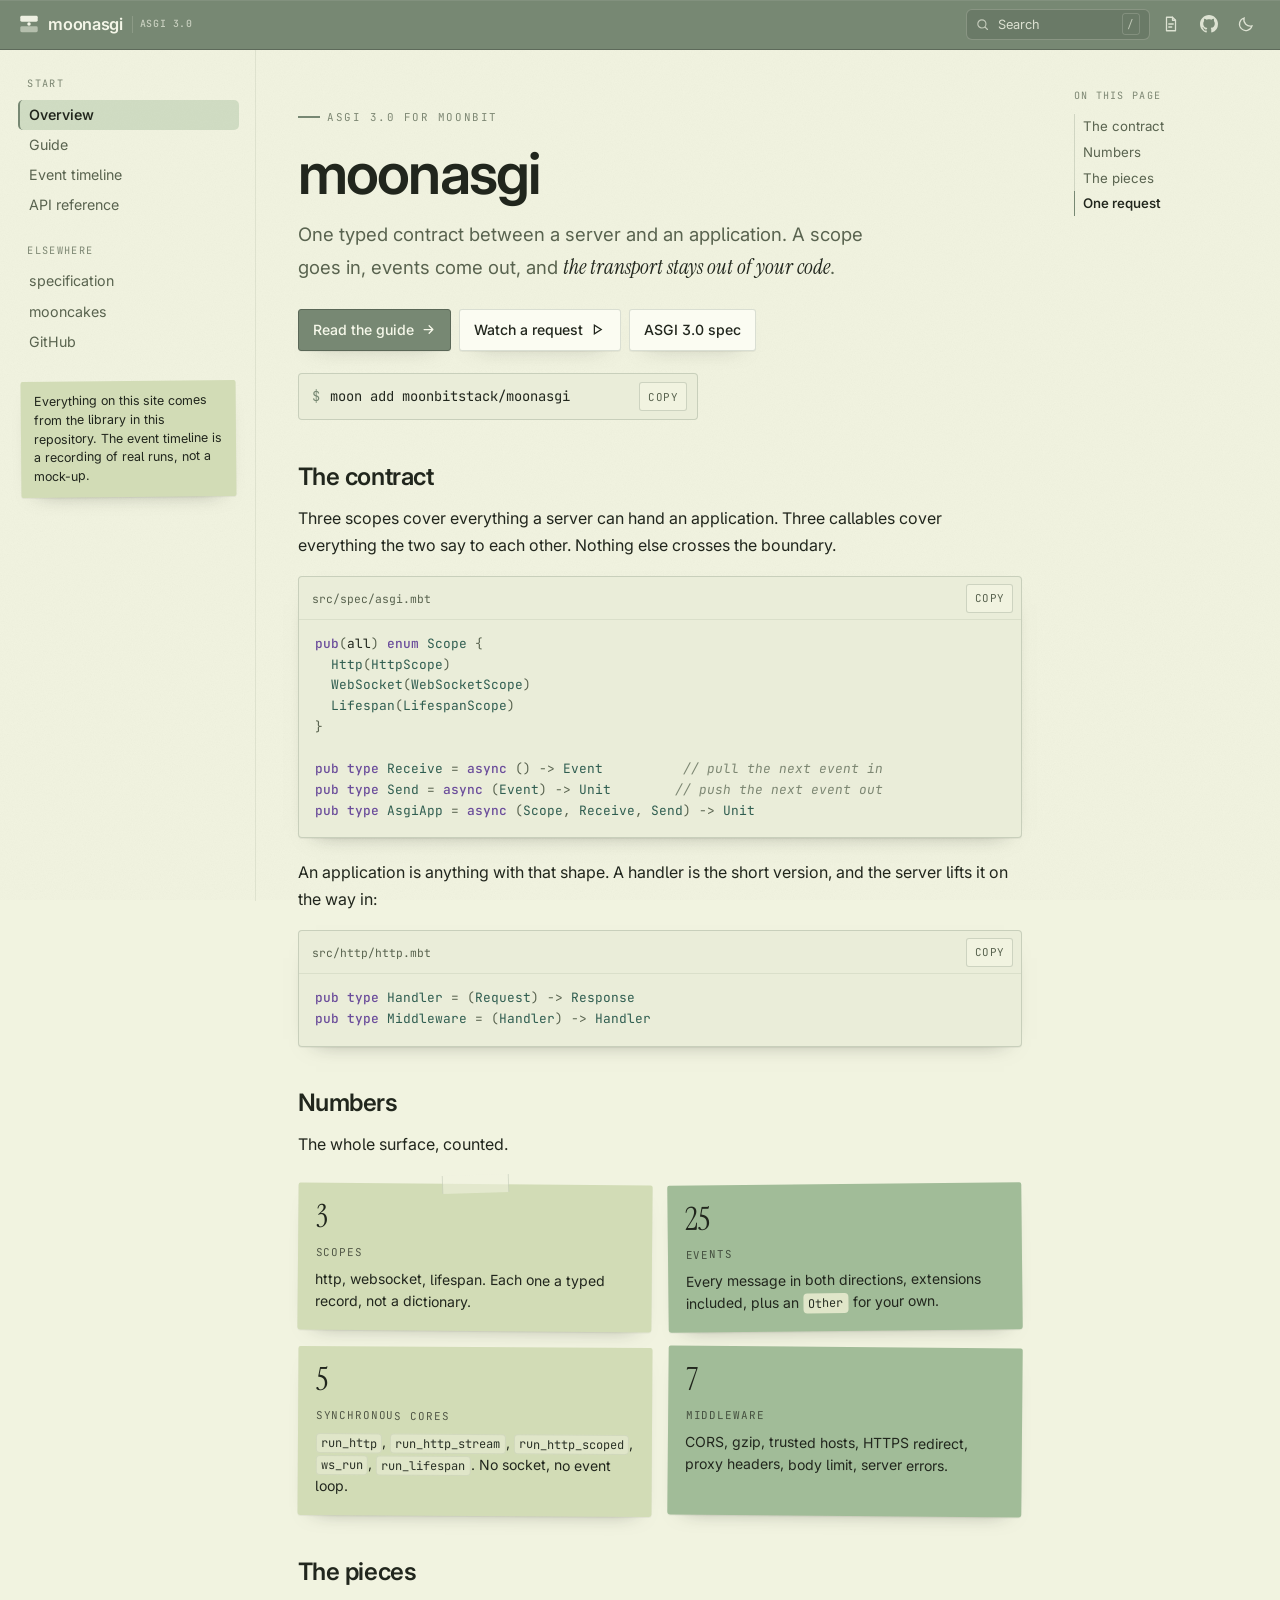
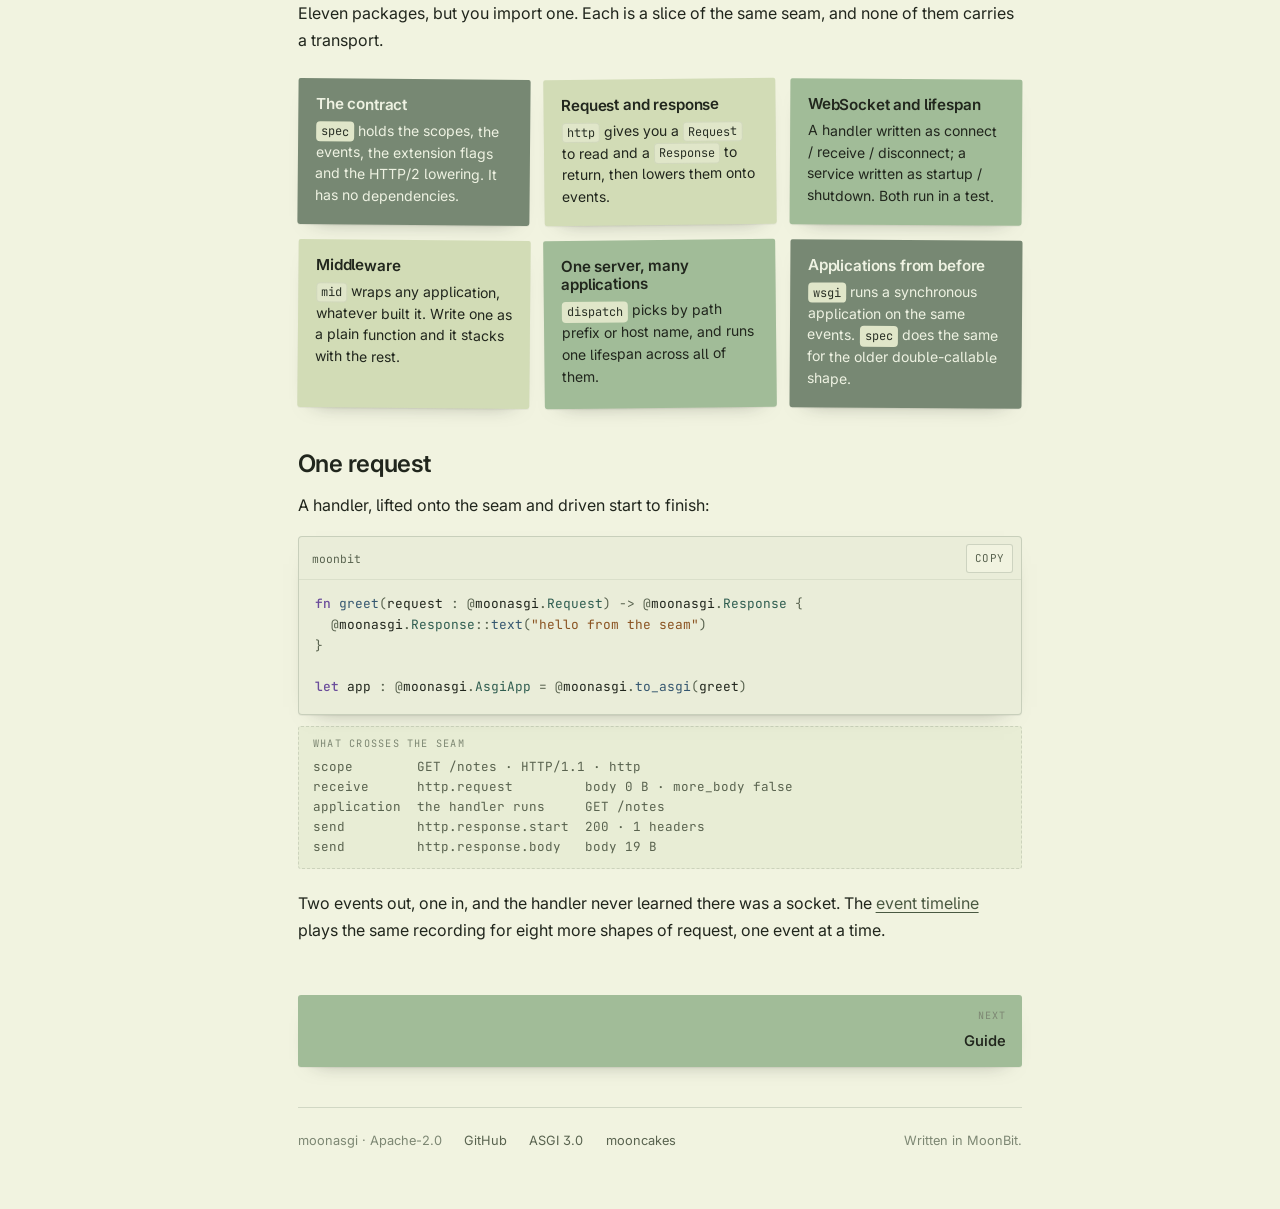
==== commit ebf3dc0f: "docs(moonasgi): call the sidebar link what it is: specification Signed-off-by: Leo Cheng (heke1228) " ====
--- a/docs/index.html
+++ b/docs/index.html
@@ -43,7 +43,7 @@
     </div>
     <div class="side-group">
       <span class="side-label">Elsewhere</span>
-      <a class="side-link" href="https://asgi.readthedocs.io/" target="_blank" rel="noreferrer">ASGI specification</a>
+      <a class="side-link" href="https://asgi.readthedocs.io/" target="_blank" rel="noreferrer">specification</a>
       <a class="side-link" href="https://mooncakes.io/docs/moonbitstack/moonasgi" target="_blank" rel="noreferrer">mooncakes</a>
       <a class="side-link" href="https://github.com/moonbitstack/moonasgi" target="_blank" rel="noreferrer">GitHub</a>
     </div>
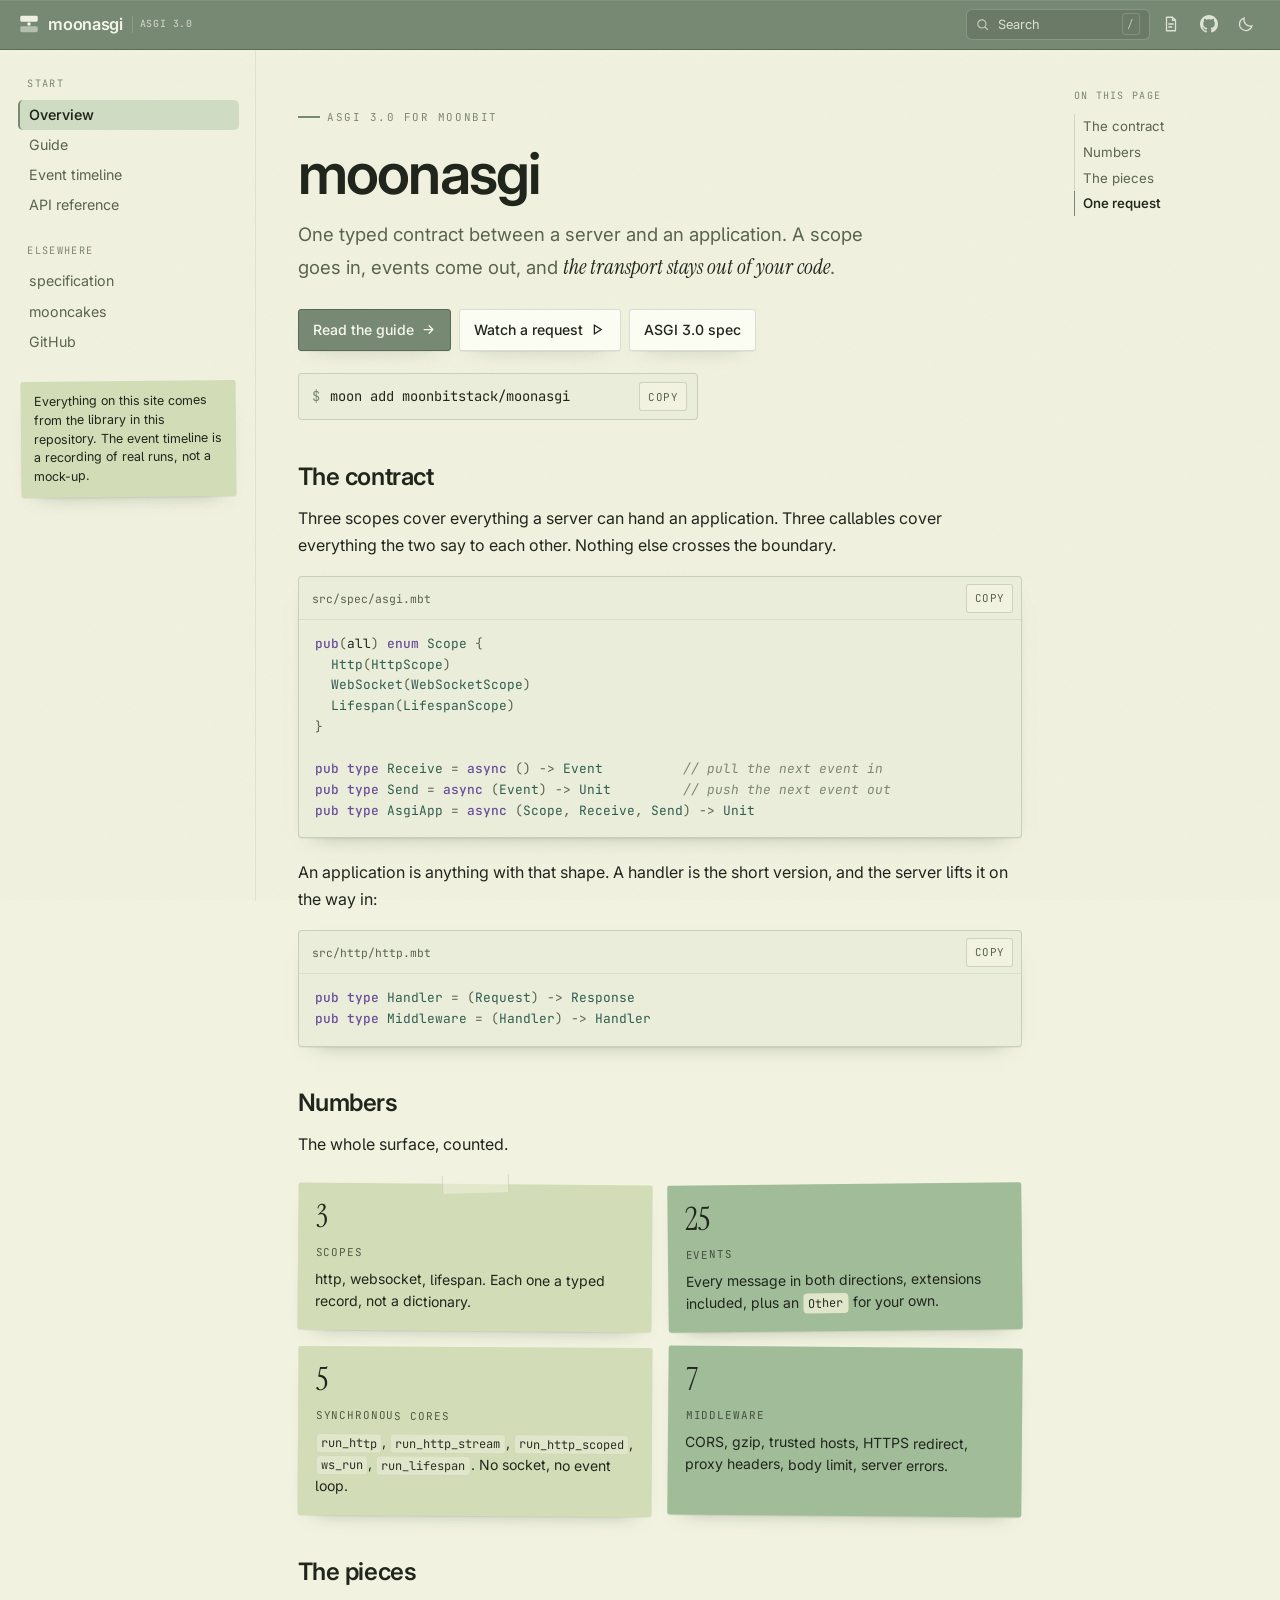
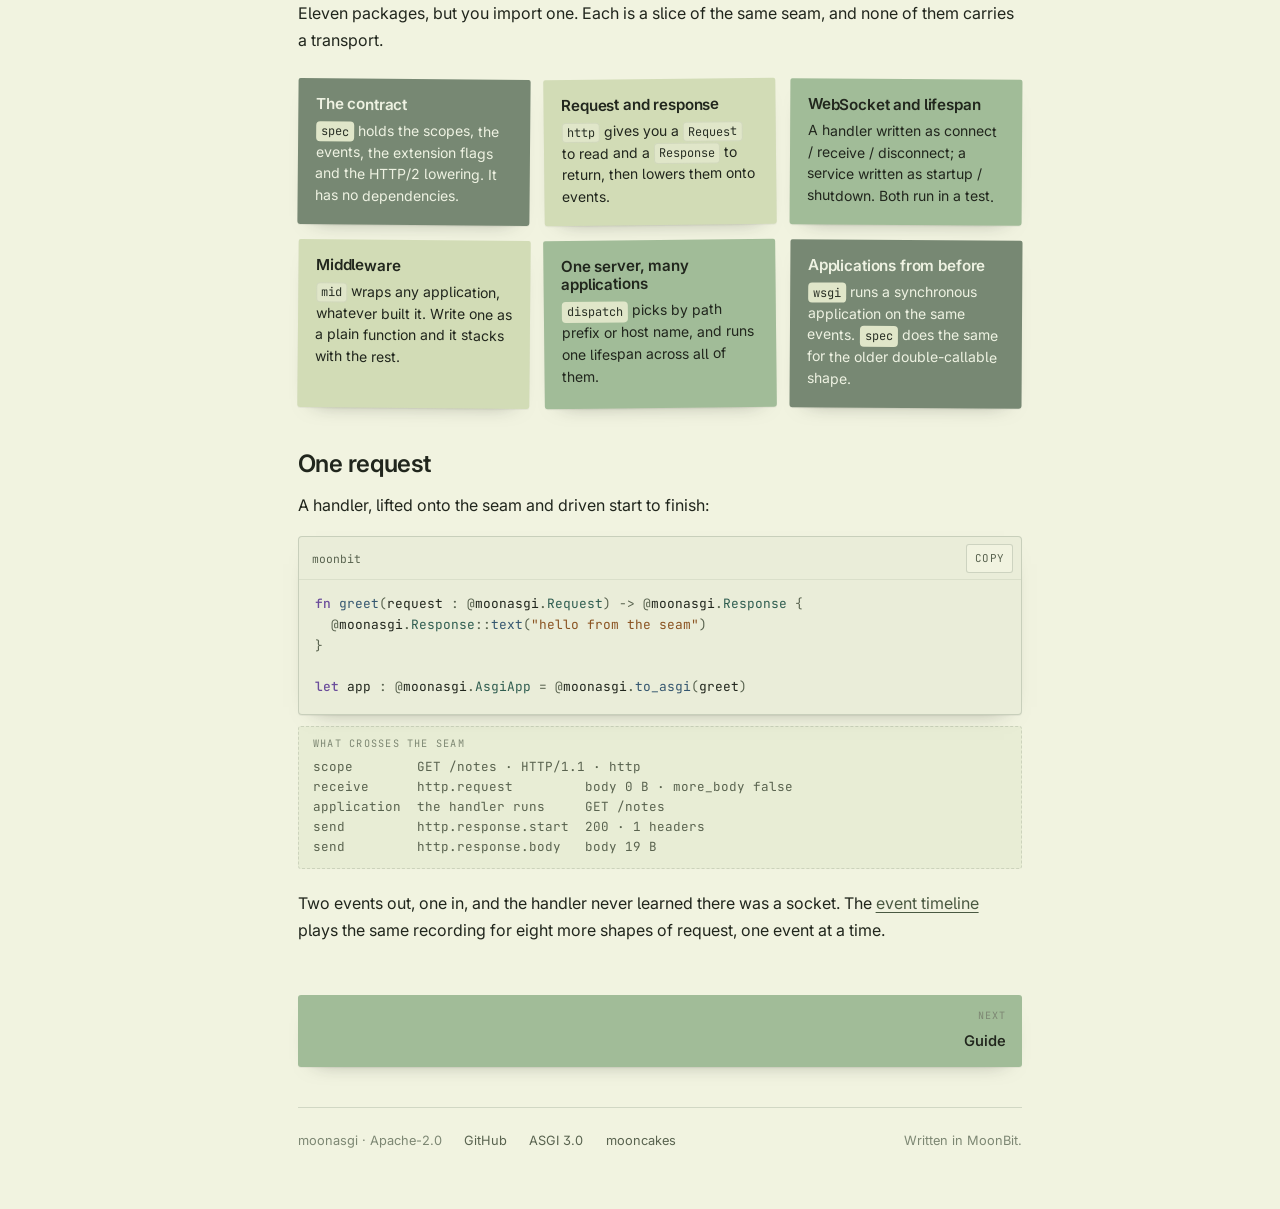
==== commit 3444f4b9: "chore(moonasgi): Actions deploy, examples in CI, aligned comments on the homepage. Signed-off-by: Le" ====
--- a/docs/index.html
+++ b/docs/index.html
@@ -84,7 +84,7 @@
 }
 
 pub type Receive = async () -&gt; Event          // pull the next event in
-pub type Send = async (Event) -&gt; Unit        // push the next event out
+pub type Send = async (Event) -&gt; Unit         // push the next event out
 pub type AsgiApp = async (Scope, Receive, Send) -&gt; Unit</code></pre>
       </div>
 
--- a/docs/assets/style.css
+++ b/docs/assets/style.css
@@ -1260,3 +1260,5 @@
   .shell { display: block; }
   body::before { display: none; }
 }
+
+html, button, input, textarea, select { font-variant-ligatures: no-contextual; }
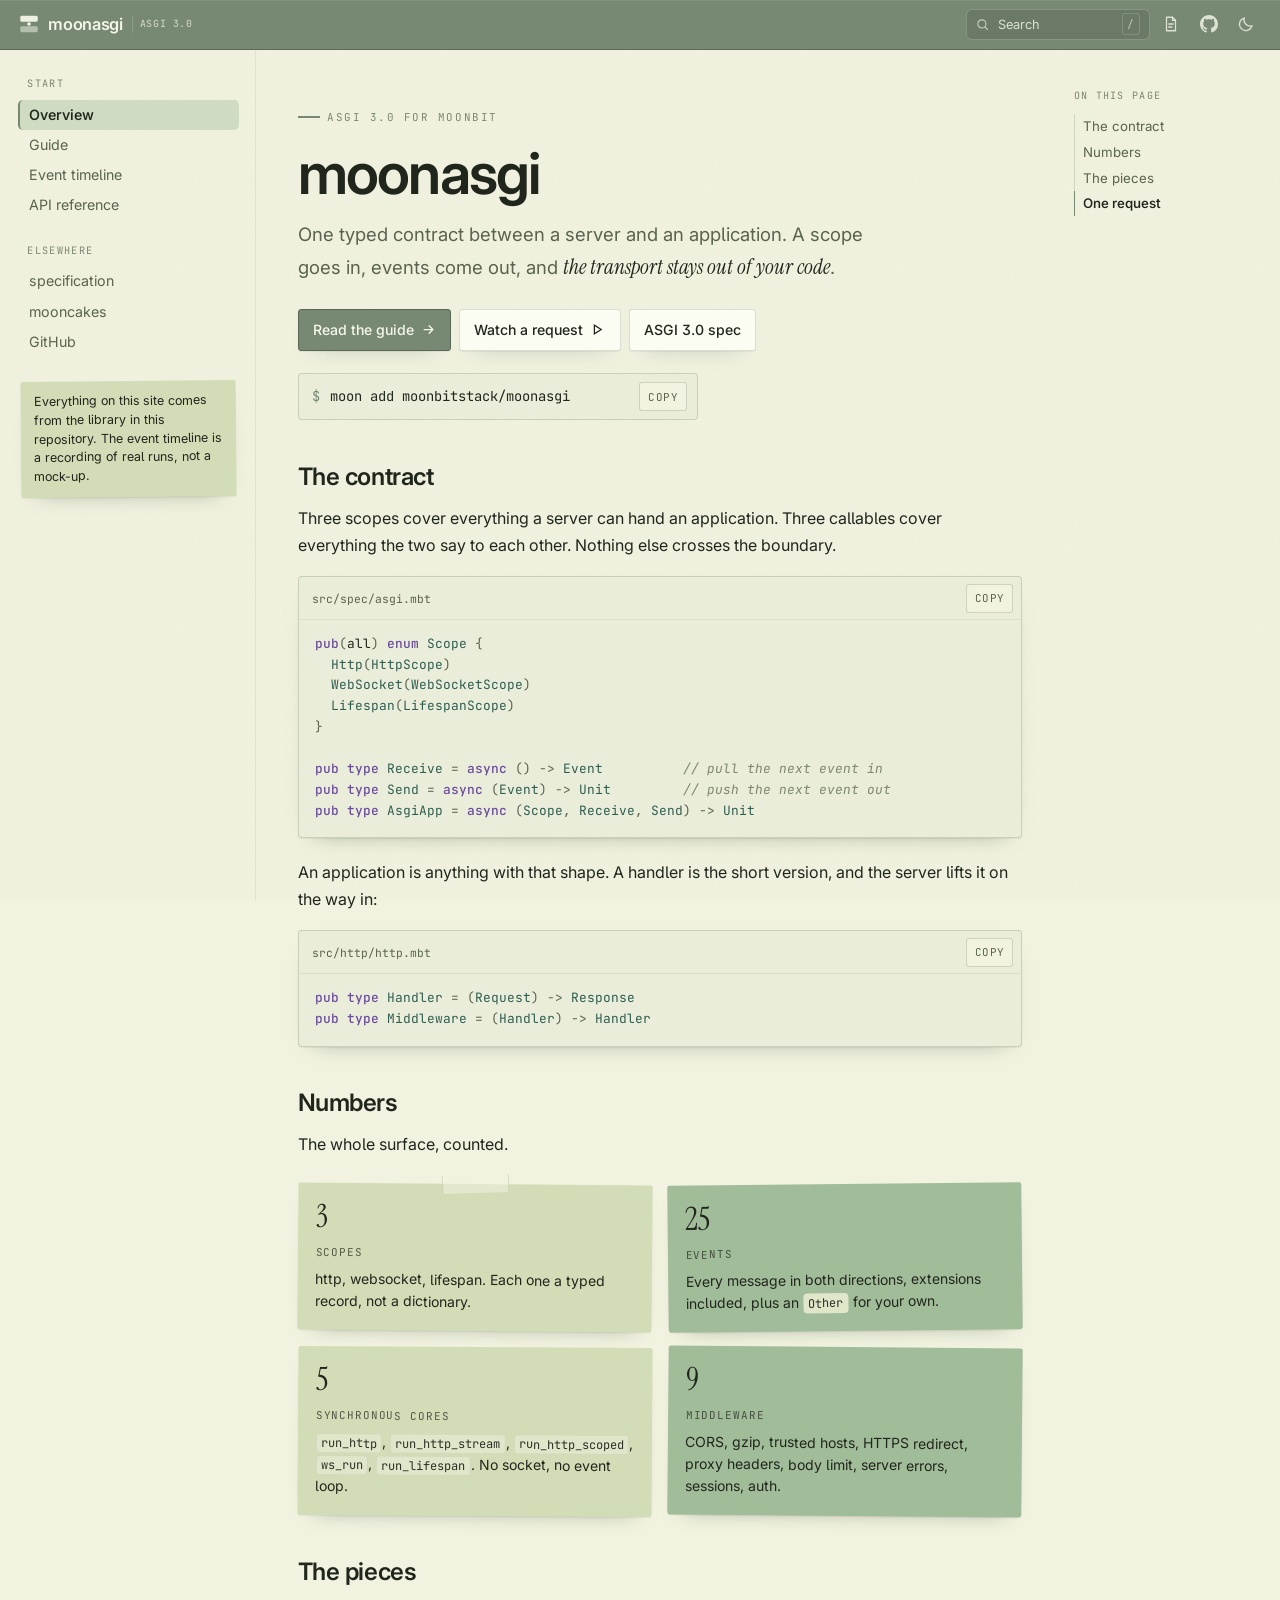
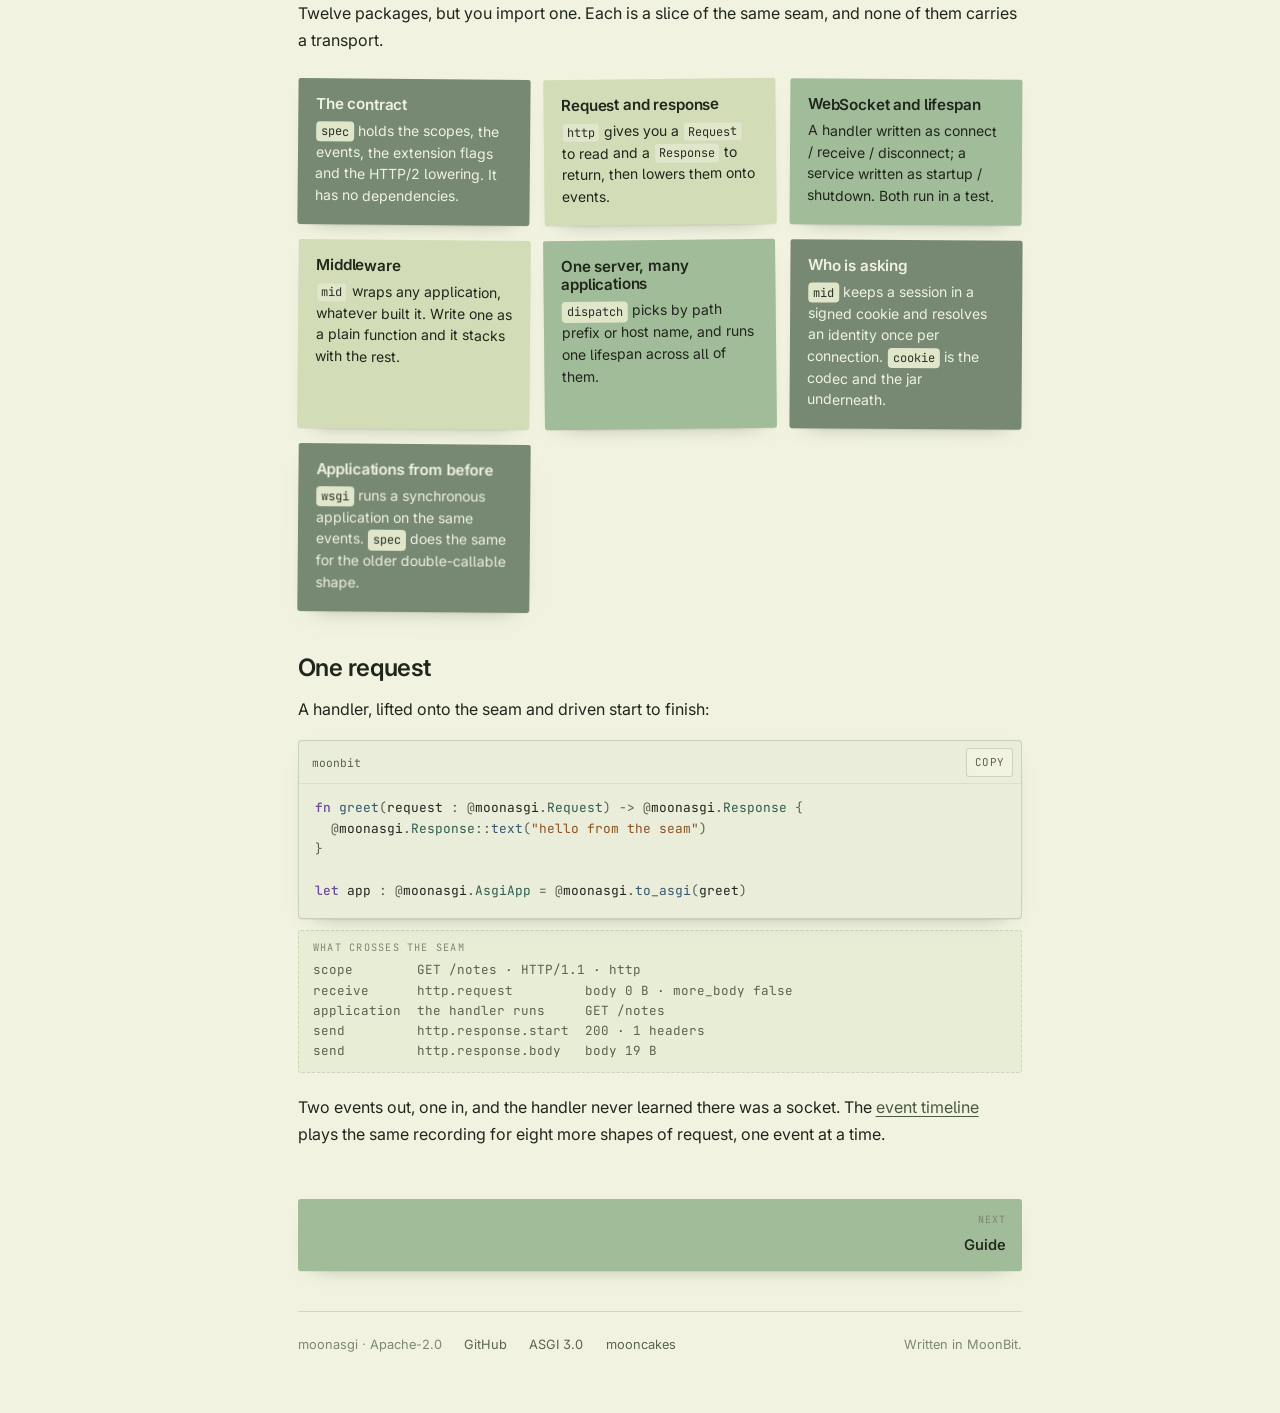
==== commit 055ee39c: "docs(moonasgi): sessions and identity in the README and the guide. Both describe the nine middleware" ====
--- a/docs/index.html
+++ b/docs/index.html
@@ -10,6 +10,7 @@
 <link rel="preconnect" href="https://fonts.gstatic.com" crossorigin>
 <link href="https://fonts.googleapis.com/css2?family=Inter:wght@400;500;600&family=Instrument+Serif:ital@0;1&family=JetBrains+Mono:wght@400;500&display=swap" rel="stylesheet">
 <link rel="stylesheet" href="assets/style.css">
+<script type="module" src="assets/scrollbar.js"></script>
 <script>try{var t=localStorage.getItem("moonasgi-theme");if(t)document.documentElement.dataset.theme=t}catch(e){}</script>
 </head>
 <body>
@@ -116,14 +117,14 @@
           <p><code>run_http</code>, <code>run_http_stream</code>, <code>run_http_scoped</code>, <code>ws_run</code>, <code>run_lifespan</code>. No socket, no event loop.</p>
         </div>
         <div class="note tint-2">
-          <span class="num">7</span>
+          <span class="num">9</span>
           <span class="cap">middleware</span>
-          <p>CORS, gzip, trusted hosts, HTTPS redirect, proxy headers, body limit, server errors.</p>
+          <p>CORS, gzip, trusted hosts, HTTPS redirect, proxy headers, body limit, server errors, sessions, auth.</p>
         </div>
       </div>
 
       <h2 id="pieces">The pieces</h2>
-      <p>Eleven packages, but you import one. Each is a slice of the same seam, and none of them carries a transport.</p>
+      <p>Twelve packages, but you import one. Each is a slice of the same seam, and none of them carries a transport.</p>
 
       <div class="notes">
         <div class="note tint-3">
@@ -145,6 +146,10 @@
         <div class="note tint-2">
           <h3>One server, many applications</h3>
           <p><code>dispatch</code> picks by path prefix or host name, and runs one lifespan across all of them.</p>
+        </div>
+        <div class="note tint-3">
+          <h3>Who is asking</h3>
+          <p><code>mid</code> keeps a session in a signed cookie and resolves an identity once per connection. <code>cookie</code> is the codec and the jar underneath.</p>
         </div>
         <div class="note tint-3">
           <h3>Applications from before</h3>
--- a/docs/assets/style.css
+++ b/docs/assets/style.css
@@ -1262,3 +1262,12 @@
 }
 
 html, button, input, textarea, select { font-variant-ligatures: no-contextual; }
+
+/* The page scroll bar shows while the page moves or under the pointer and
+   hides a moment after; it keeps its place, so nothing shifts. */
+@supports selector(::-webkit-scrollbar) {
+  html:not(.scrolling)::-webkit-scrollbar-thumb { background: transparent; border-color: transparent; box-shadow: none; }
+}
+@supports not selector(::-webkit-scrollbar) {
+  html:not(.scrolling) { scrollbar-color: transparent transparent; }
+}
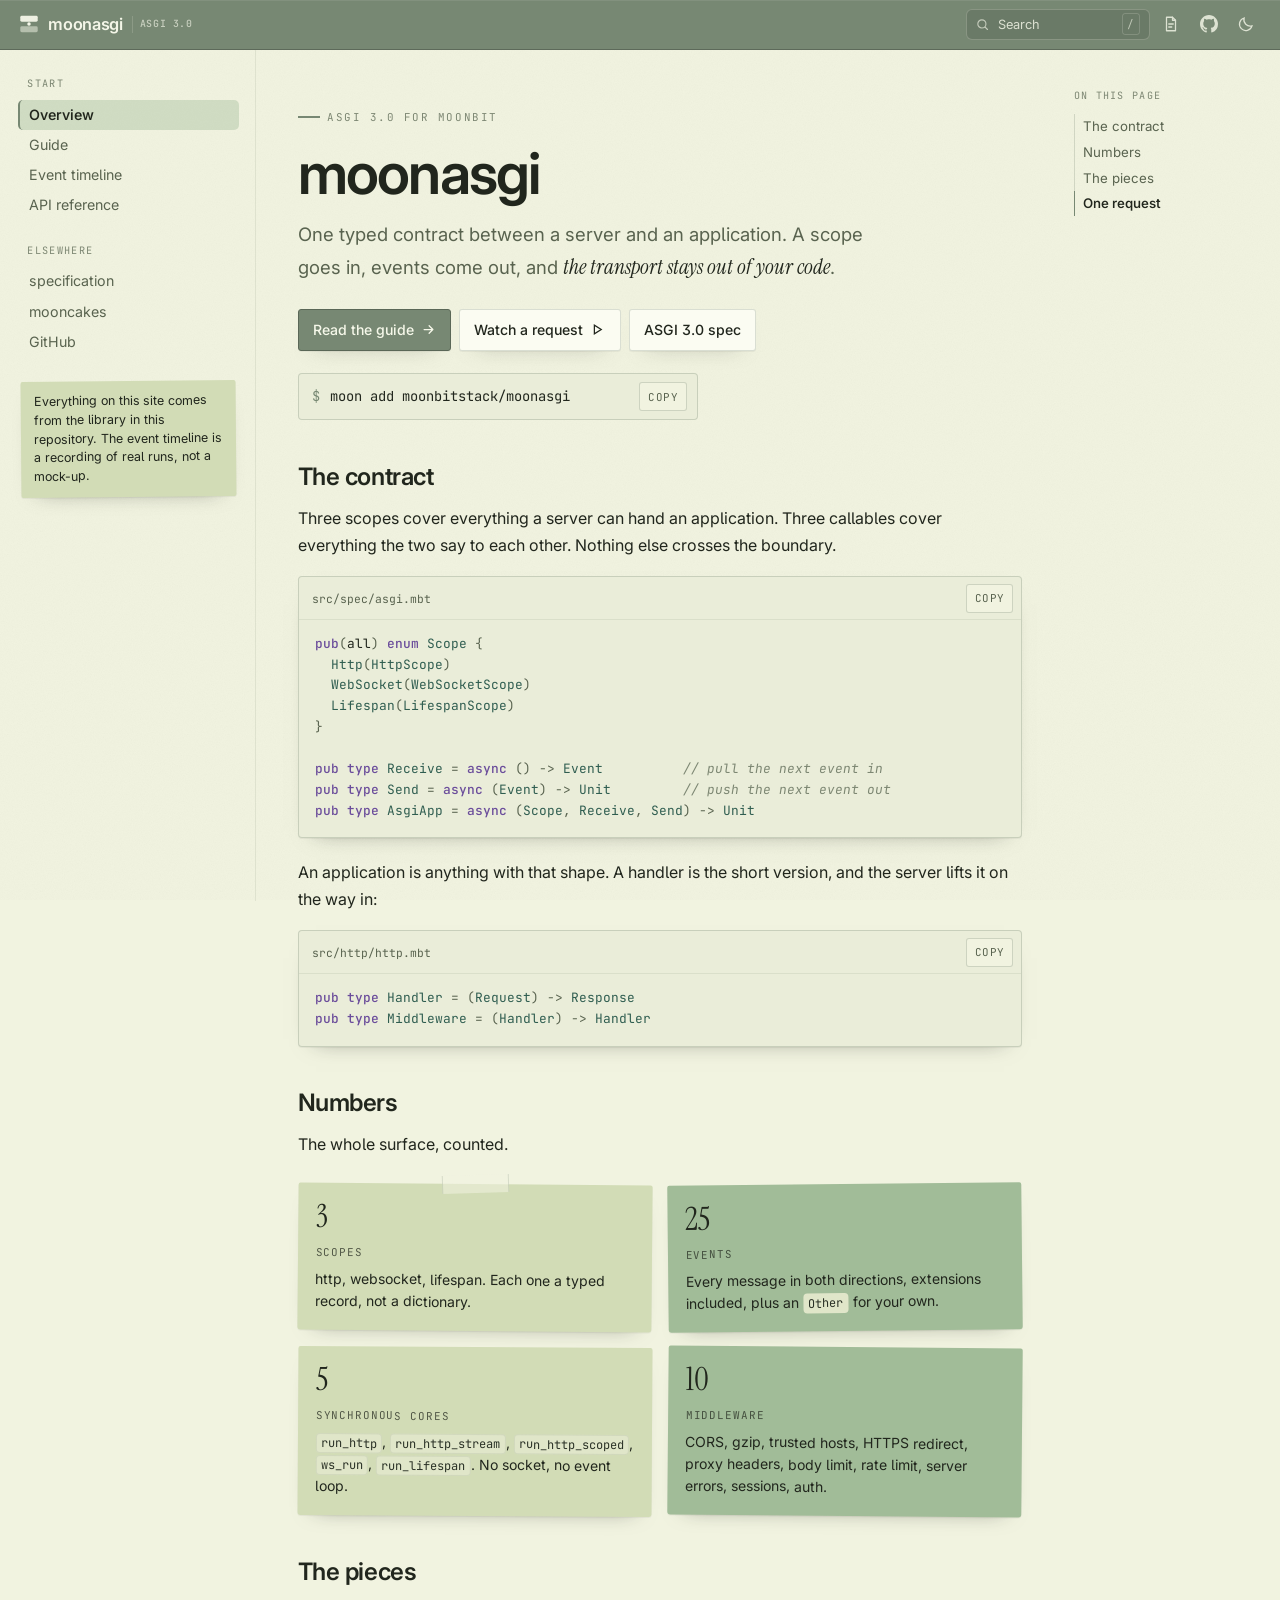
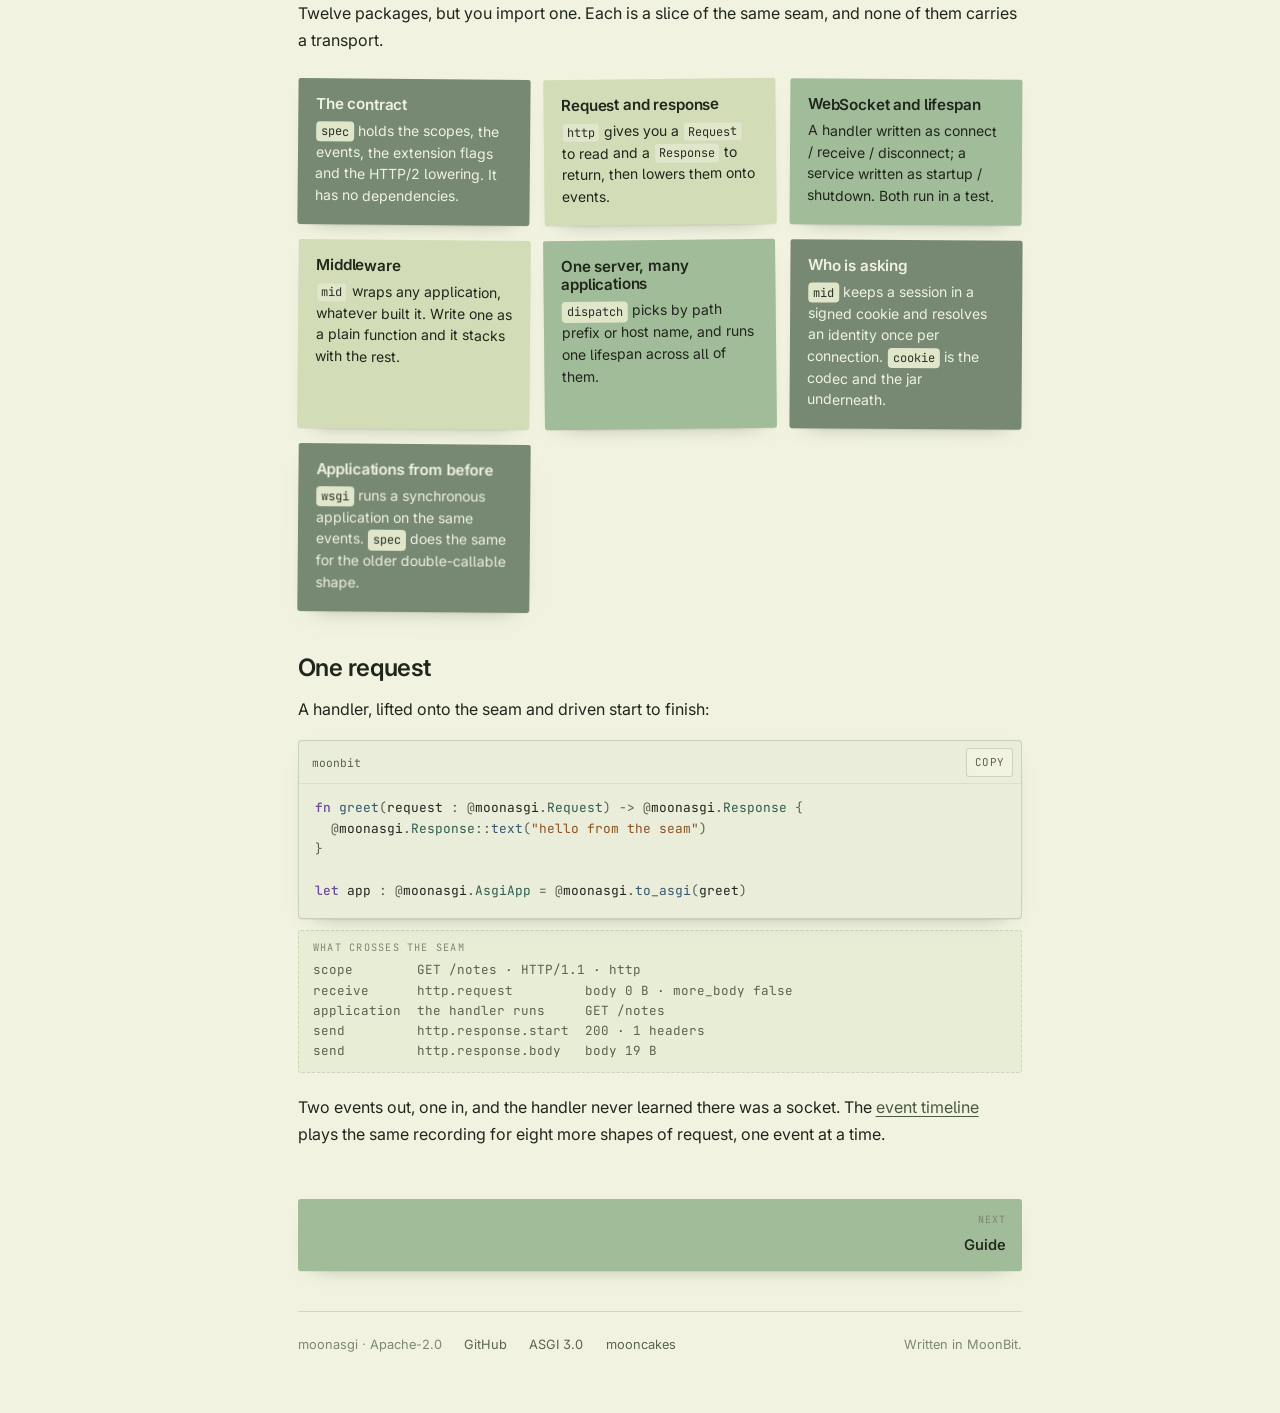
==== commit 75eef1d5: "docs(moonasgi): the guide and the home page agree with the README. The streaming and lifespan chapte" ====
--- a/docs/index.html
+++ b/docs/index.html
@@ -117,9 +117,9 @@
           <p><code>run_http</code>, <code>run_http_stream</code>, <code>run_http_scoped</code>, <code>ws_run</code>, <code>run_lifespan</code>. No socket, no event loop.</p>
         </div>
         <div class="note tint-2">
-          <span class="num">9</span>
+          <span class="num">10</span>
           <span class="cap">middleware</span>
-          <p>CORS, gzip, trusted hosts, HTTPS redirect, proxy headers, body limit, server errors, sessions, auth.</p>
+          <p>CORS, gzip, trusted hosts, HTTPS redirect, proxy headers, body limit, rate limit, server errors, sessions, auth.</p>
         </div>
       </div>
 
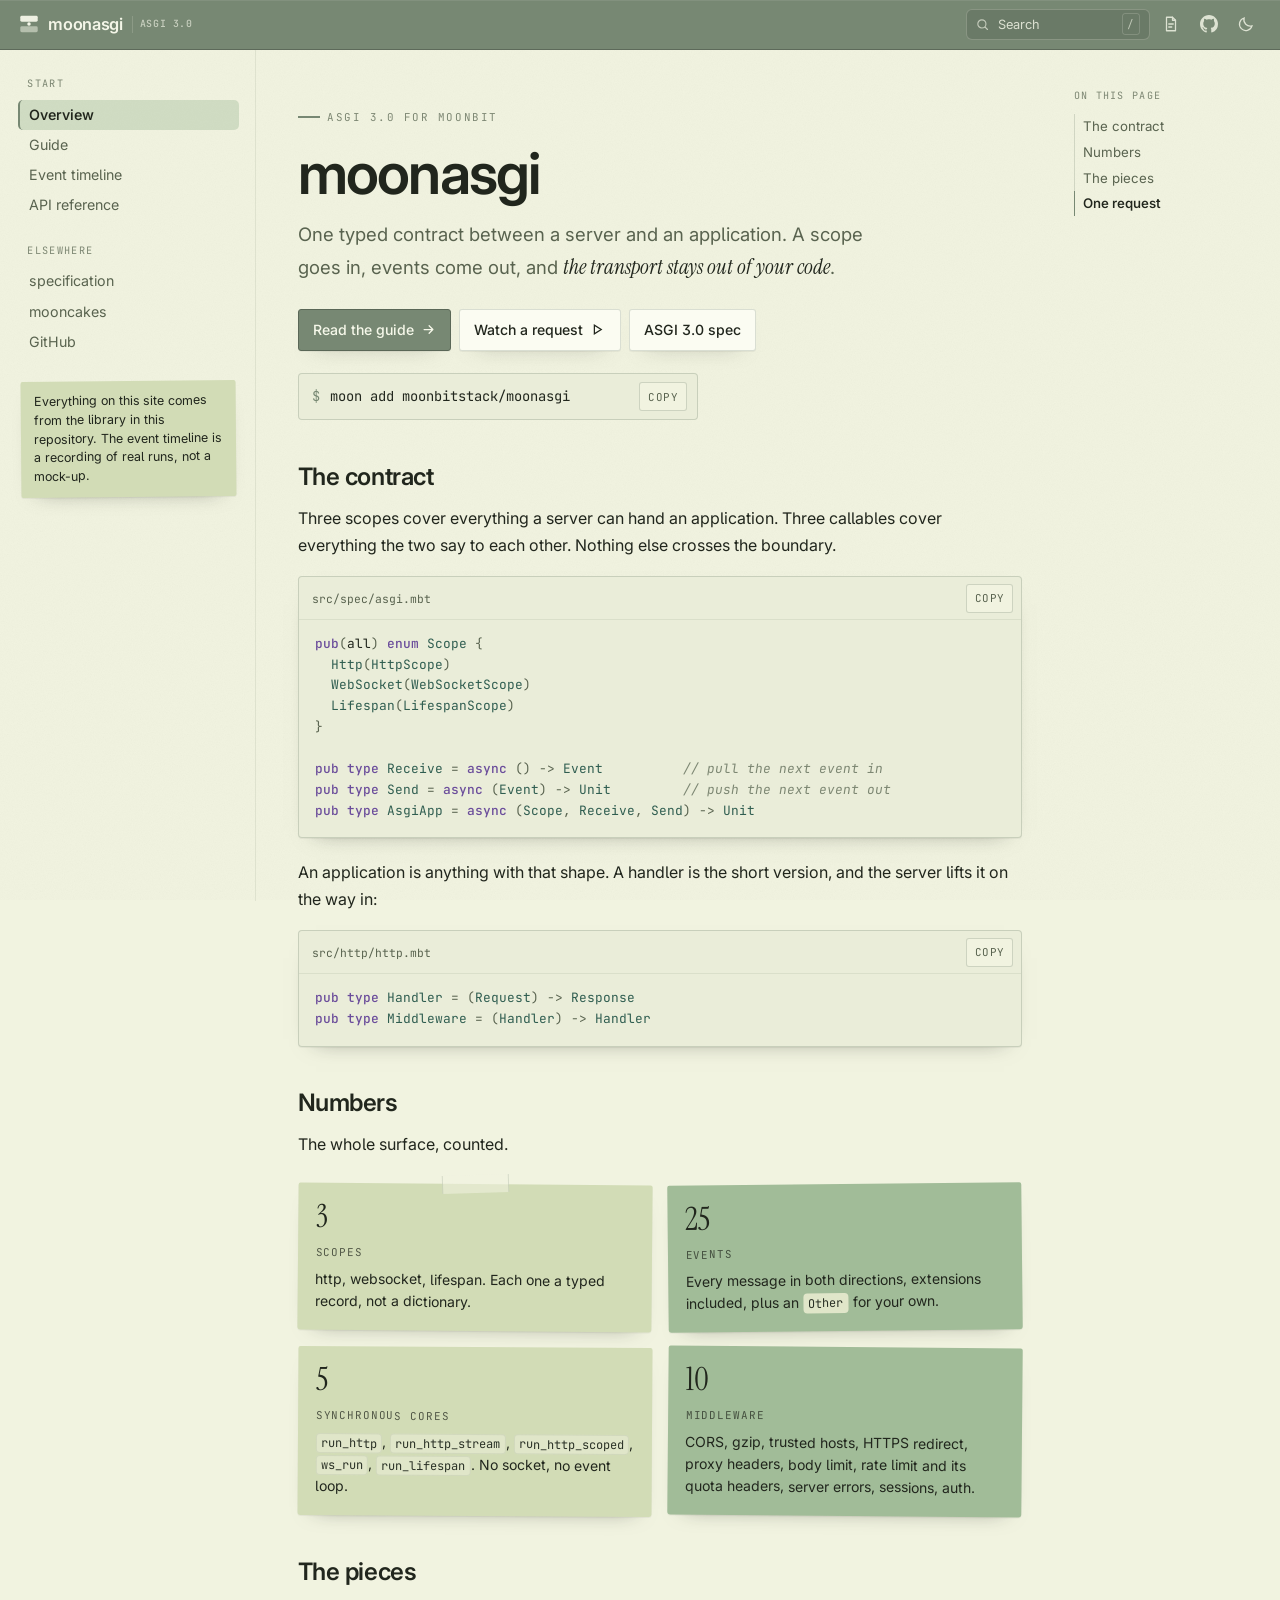
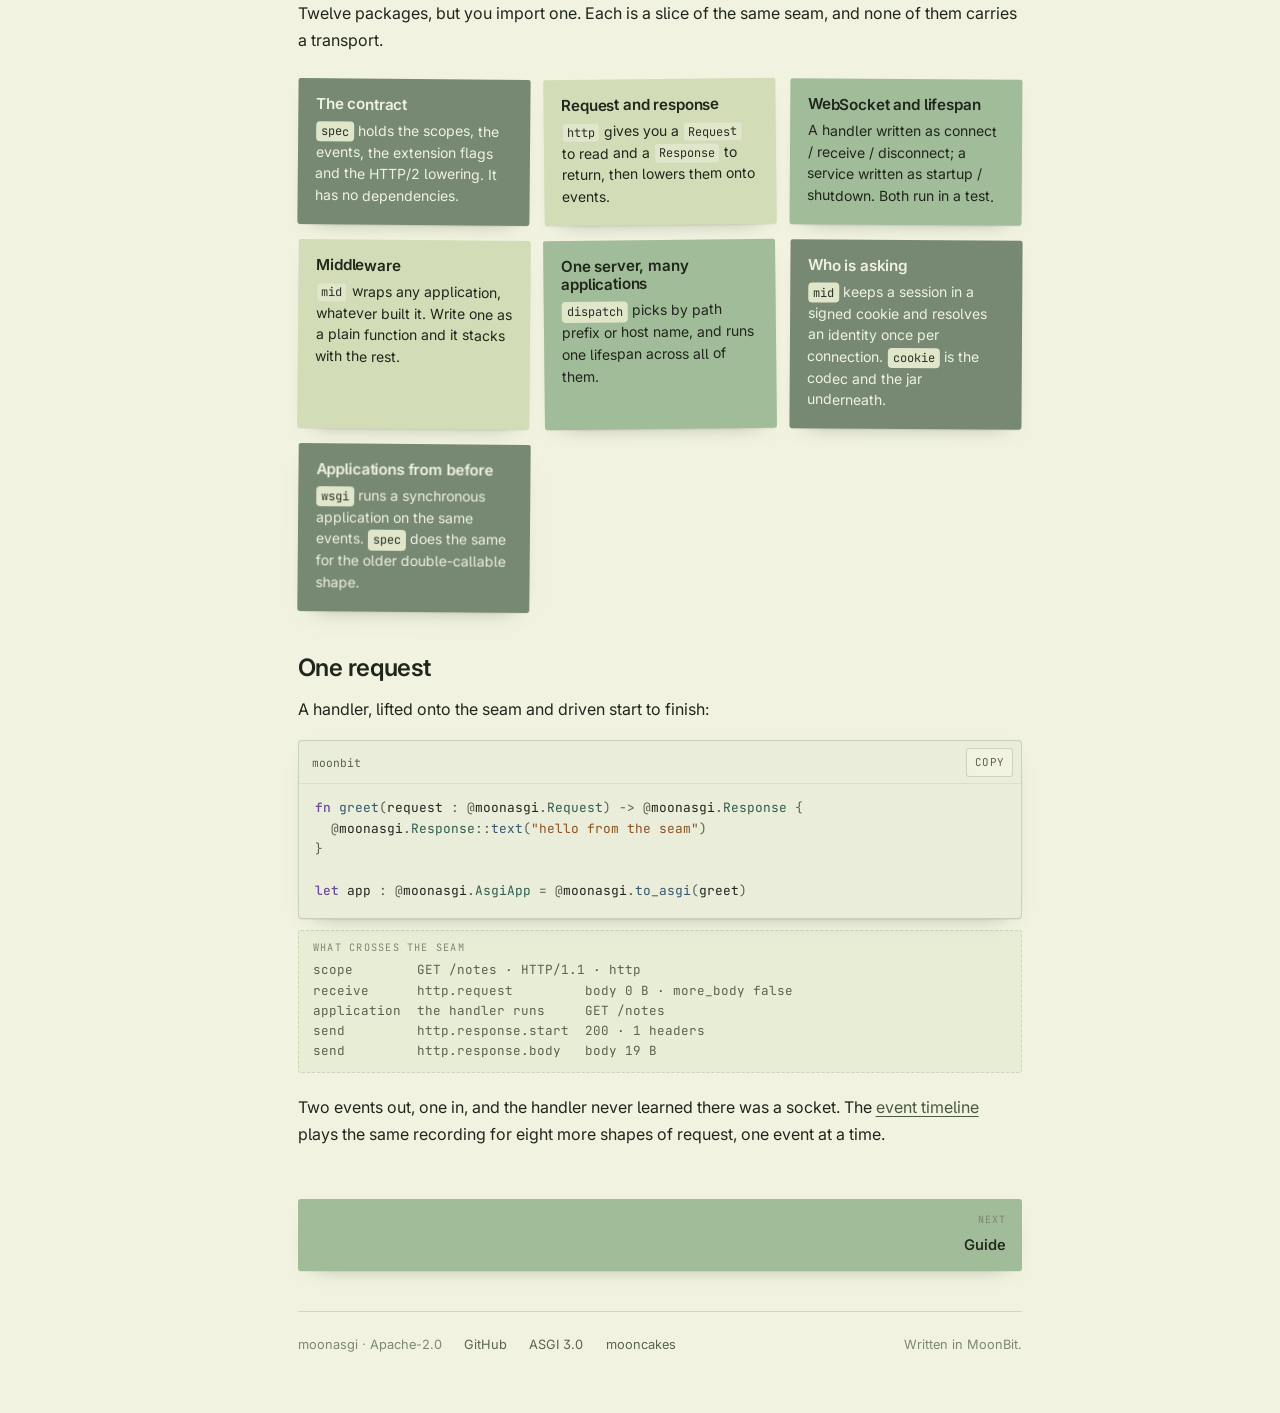
==== commit 81e6d024: "feat(moonasgi): the quota a rate limit grants and what is left of it, in RateLimit and RateLimit-Pol" ====
--- a/docs/index.html
+++ b/docs/index.html
@@ -119,7 +119,7 @@
         <div class="note tint-2">
           <span class="num">10</span>
           <span class="cap">middleware</span>
-          <p>CORS, gzip, trusted hosts, HTTPS redirect, proxy headers, body limit, rate limit, server errors, sessions, auth.</p>
+          <p>CORS, gzip, trusted hosts, HTTPS redirect, proxy headers, body limit, rate limit and its quota headers, server errors, sessions, auth.</p>
         </div>
       </div>
 
